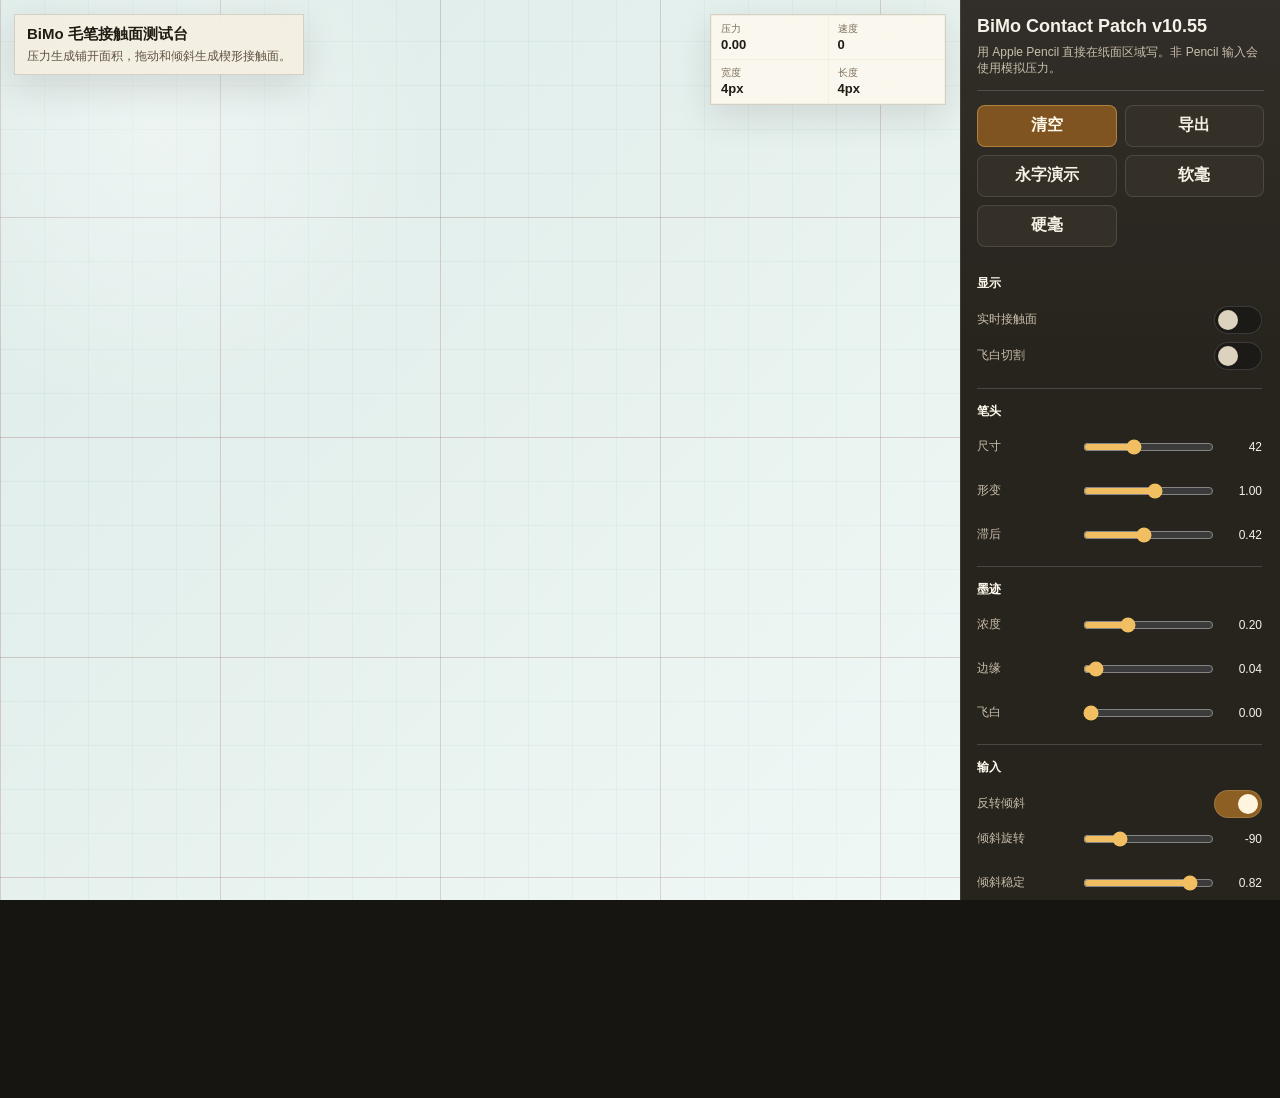
==== index.html @ 1f40b0a3 "Tune swept right nai writer" ====
<!doctype html>
<html lang="zh-CN">
  <head>
    <meta charset="utf-8" />
    <meta
      name="viewport"
      content="width=device-width, initial-scale=1, maximum-scale=1, user-scalable=no, viewport-fit=cover"
    />
    <meta name="apple-mobile-web-app-capable" content="yes" />
    <meta name="mobile-web-app-capable" content="yes" />
    <meta name="apple-mobile-web-app-title" content="BiMo" />
    <title>BiMo - 毛笔接触面测试台</title>
    <style>
      :root {
        color-scheme: light;
        --ink: #151715;
        --paper: #edf7f4;
        --paper-deep: #d8e7e0;
        --panel: #27231d;
        --panel-2: #343027;
        --line: rgba(255, 255, 255, 0.16);
        --text: #f7f2e8;
        --muted: #c9bfab;
        --accent: #d7963c;
        --accent-2: #f1bf62;
      }

      * {
        box-sizing: border-box;
      }

      html,
      body {
        width: 100%;
        height: 100%;
        margin: 0;
        overflow: hidden;
        overscroll-behavior: none;
        -webkit-user-select: none;
        user-select: none;
        touch-action: none;
        background: #171511;
        font-family:
          ui-sans-serif,
          -apple-system,
          BlinkMacSystemFont,
          "Segoe UI",
          sans-serif;
      }

      button,
      input {
        font: inherit;
      }

      .app {
        display: grid;
        grid-template-columns: minmax(0, 1fr) 320px;
        height: 100dvh;
        min-height: 100vh;
        background: #171511;
      }

      .stage {
        position: relative;
        min-width: 0;
        overflow: hidden;
        background:
          radial-gradient(circle at 16% 12%, rgba(255, 255, 255, 0.42), transparent 23%),
          linear-gradient(135deg, rgba(40, 98, 92, 0.08), rgba(255, 255, 255, 0.24)),
          repeating-linear-gradient(0deg, rgba(160, 56, 58, 0.22) 0 1.4px, transparent 1.4px 220px),
          repeating-linear-gradient(90deg, rgba(160, 56, 58, 0.2) 0 1.4px, transparent 1.4px 220px),
          repeating-linear-gradient(0deg, rgba(55, 112, 105, 0.06) 0 1px, transparent 1px 44px),
          repeating-linear-gradient(90deg, rgba(55, 112, 105, 0.05) 0 1px, transparent 1px 44px),
          var(--paper);
      }

      canvas {
        position: absolute;
        inset: 0;
        display: block;
        width: 100%;
        height: 100%;
        touch-action: none;
      }

      #overlay {
        cursor: crosshair;
      }

      .topbar {
        position: absolute;
        top: max(14px, env(safe-area-inset-top));
        left: max(14px, env(safe-area-inset-left));
        right: 14px;
        z-index: 4;
        display: flex;
        align-items: flex-start;
        justify-content: space-between;
        gap: 12px;
        pointer-events: none;
      }

      .brand,
      .readout {
        border: 1px solid rgba(60, 47, 28, 0.16);
        background: rgba(246, 239, 223, 0.78);
        box-shadow: 0 12px 36px rgba(37, 28, 15, 0.12);
        -webkit-backdrop-filter: blur(18px);
        backdrop-filter: blur(18px);
        color: #211b14;
      }

      .brand {
        padding: 10px 12px;
        max-width: 380px;
      }

      .brand h1 {
        margin: 0;
        font-size: 15px;
        line-height: 1.25;
        font-weight: 720;
        letter-spacing: 0;
      }

      .brand p {
        margin: 4px 0 0;
        color: #5f5140;
        font-size: 12px;
        line-height: 1.35;
      }

      .readout {
        display: grid;
        grid-template-columns: repeat(2, minmax(78px, 1fr));
        gap: 1px;
        overflow: hidden;
        min-width: 236px;
        padding: 1px;
      }

      .metric {
        padding: 8px 9px;
        background: rgba(255, 252, 244, 0.58);
      }

      .metric span {
        display: block;
        color: #7c6d59;
        font-size: 10px;
        line-height: 1;
      }

      .metric strong {
        display: block;
        margin-top: 4px;
        font-variant-numeric: tabular-nums;
        font-size: 13px;
        line-height: 1;
      }

      .panel {
        position: relative;
        z-index: 5;
        display: flex;
        flex-direction: column;
        min-width: 0;
        height: 100%;
        padding: max(16px, env(safe-area-inset-top)) 16px max(16px, env(safe-area-inset-bottom));
        border-left: 1px solid rgba(255, 255, 255, 0.1);
        background:
          linear-gradient(180deg, rgba(255, 255, 255, 0.05), transparent 32%),
          var(--panel);
        color: var(--text);
      }

      .panel header {
        padding-bottom: 14px;
        border-bottom: 1px solid var(--line);
      }

      .panel h2 {
        margin: 0;
        font-size: 18px;
        line-height: 1.2;
        font-weight: 740;
        letter-spacing: 0;
      }

      .panel .sub {
        margin: 6px 0 0;
        color: var(--muted);
        font-size: 12px;
        line-height: 1.35;
      }

      .actions {
        display: grid;
        grid-template-columns: repeat(2, minmax(0, 1fr));
        gap: 8px;
        padding: 14px 0;
      }

      .button {
        min-height: 42px;
        border: 1px solid rgba(255, 255, 255, 0.12);
        border-radius: 8px;
        background: var(--panel-2);
        color: var(--text);
        font-weight: 680;
        letter-spacing: 0;
      }

      .button.primary {
        border-color: rgba(241, 191, 98, 0.42);
        background: #7f5420;
        color: #fff8eb;
      }

      .button:active {
        transform: translateY(1px);
        filter: brightness(1.08);
      }

      .sections {
        overflow: auto;
        min-height: 0;
        padding-right: 2px;
        -webkit-overflow-scrolling: touch;
      }

      .section {
        padding: 14px 0;
        border-top: 1px solid var(--line);
      }

      .section:first-child {
        border-top: 0;
      }

      .section-title {
        display: flex;
        align-items: center;
        justify-content: space-between;
        gap: 8px;
        margin-bottom: 10px;
        color: #fff9ed;
        font-size: 12px;
        font-weight: 760;
        text-transform: uppercase;
        letter-spacing: 0.04em;
      }

      .control {
        display: grid;
        grid-template-columns: 94px minmax(0, 1fr) 40px;
        align-items: center;
        gap: 10px;
        min-height: 34px;
        color: var(--muted);
        font-size: 12px;
      }

      .control + .control {
        margin-top: 10px;
      }

      .control output {
        color: var(--text);
        font-variant-numeric: tabular-nums;
        text-align: right;
      }

      input[type="range"] {
        width: 100%;
        accent-color: var(--accent-2);
      }

      .toggle-row {
        display: flex;
        align-items: center;
        justify-content: space-between;
        gap: 10px;
        min-height: 36px;
        color: var(--muted);
        font-size: 12px;
      }

      .switch {
        position: relative;
        display: inline-block;
        width: 48px;
        height: 28px;
      }

      .switch input {
        position: absolute;
        opacity: 0;
        inset: 0;
      }

      .slider {
        position: absolute;
        inset: 0;
        border: 1px solid rgba(255, 255, 255, 0.14);
        border-radius: 999px;
        background: #1c1a16;
      }

      .slider::after {
        content: "";
        position: absolute;
        top: 3px;
        left: 3px;
        width: 20px;
        height: 20px;
        border-radius: 50%;
        background: #ddd2be;
        transition: transform 140ms ease;
      }

      .switch input:checked + .slider {
        background: #8e5f22;
      }

      .switch input:checked + .slider::after {
        transform: translateX(20px);
        background: #fff5df;
      }

      .mini-log {
        display: grid;
        gap: 8px;
        color: var(--muted);
        font-size: 12px;
      }

      .log-row {
        display: flex;
        justify-content: space-between;
        gap: 12px;
        min-width: 0;
      }

      .log-row strong {
        color: var(--text);
        font-variant-numeric: tabular-nums;
        font-weight: 650;
      }

      @media (max-width: 980px) {
        .app {
          grid-template-columns: 1fr;
          grid-template-rows: minmax(0, 1fr) 248px;
        }

        .panel {
          border-left: 0;
          border-top: 1px solid rgba(255, 255, 255, 0.12);
          padding: 12px max(14px, env(safe-area-inset-right)) max(12px, env(safe-area-inset-bottom))
            max(14px, env(safe-area-inset-left));
        }

        .panel header,
        .panel .sub,
        .readout {
          display: none;
        }

        .actions {
          grid-template-columns: repeat(4, minmax(0, 1fr));
          padding: 0 0 10px;
        }

        .sections {
          display: grid;
          grid-template-columns: repeat(2, minmax(0, 1fr));
          gap: 0 16px;
        }

        .section {
          padding: 8px 0;
        }

        .brand {
          max-width: 320px;
        }
      }

      @media (max-width: 560px) {
        .app {
          grid-template-rows: minmax(0, 1fr) 310px;
        }

        .sections {
          grid-template-columns: 1fr;
        }

        .actions {
          grid-template-columns: repeat(2, minmax(0, 1fr));
        }

        .brand p {
          display: none;
        }
      }
    </style>
  </head>
  <body>
    <div class="app">
      <main class="stage" id="stage">
        <canvas id="inkCanvas" aria-label="ink canvas"></canvas>
        <canvas id="overlayCanvas" aria-label="brush contact overlay"></canvas>
        <div class="topbar">
          <section class="brand">
            <h1>BiMo 毛笔接触面测试台</h1>
            <p>压力生成铺开面积，拖动和倾斜生成楔形接触面。</p>
          </section>
          <section class="readout" aria-live="polite">
            <div class="metric"><span>压力</span><strong id="hudPressure">0.00</strong></div>
            <div class="metric"><span>速度</span><strong id="hudSpeed">0</strong></div>
            <div class="metric"><span>宽度</span><strong id="hudWidth">0</strong></div>
            <div class="metric"><span>长度</span><strong id="hudLength">0</strong></div>
          </section>
        </div>
      </main>

      <aside class="panel">
        <header>
          <h2>BiMo Contact Patch v10.55</h2>
          <p class="sub">用 Apple Pencil 直接在纸面区域写。非 Pencil 输入会使用模拟压力。</p>
        </header>

        <div class="actions">
          <button class="button primary" id="clearButton" type="button">清空</button>
          <button class="button" id="saveButton" type="button">导出</button>
          <button class="button" id="demoButton" type="button">永字演示</button>
          <button class="button" id="softPreset" type="button">软毫</button>
          <button class="button" id="firmPreset" type="button">硬毫</button>
        </div>

        <div class="sections">
          <section class="section">
            <div class="section-title">显示</div>
            <label class="toggle-row">
              <span>实时接触面</span>
              <span class="switch">
                <input id="showPatch" type="checkbox" />
                <span class="slider"></span>
              </span>
            </label>
            <label class="toggle-row">
              <span>飞白切割</span>
              <span class="switch">
                <input id="dryCut" type="checkbox" />
                <span class="slider"></span>
              </span>
            </label>
          </section>

          <section class="section">
            <div class="section-title">笔头</div>
            <label class="control">
              <span>尺寸</span>
              <input id="size" type="range" min="18" max="82" step="1" value="42" />
              <output id="sizeOut">42</output>
            </label>
            <label class="control">
              <span>形变</span>
              <input id="deform" type="range" min="0" max="1.8" step="0.01" value="1.00" />
              <output id="deformOut">1.00</output>
            </label>
            <label class="control">
              <span>滞后</span>
              <input id="lag" type="range" min="0" max="0.92" step="0.01" value="0.42" />
              <output id="lagOut">0.42</output>
            </label>
          </section>

          <section class="section">
            <div class="section-title">墨迹</div>
            <label class="control">
              <span>浓度</span>
              <input id="density" type="range" min="0.06" max="0.5" step="0.01" value="0.20" />
              <output id="densityOut">0.20</output>
            </label>
            <label class="control">
              <span>边缘</span>
              <input id="roughness" type="range" min="0" max="0.9" step="0.01" value="0.04" />
              <output id="roughnessOut">0.04</output>
            </label>
            <label class="control">
              <span>飞白</span>
              <input id="dryness" type="range" min="0" max="0.85" step="0.01" value="0" />
              <output id="drynessOut">0</output>
            </label>
          </section>

          <section class="section">
            <div class="section-title">输入</div>
            <label class="toggle-row">
              <span>反转倾斜</span>
              <span class="switch">
                <input id="invertTilt" type="checkbox" checked />
                <span class="slider"></span>
              </span>
            </label>
            <label class="control">
              <span>倾斜旋转</span>
              <input id="tiltRotation" type="range" min="-180" max="180" step="90" value="-90" />
              <output id="tiltRotationOut">-90</output>
            </label>
            <label class="control">
              <span>倾斜稳定</span>
              <input id="tiltStability" type="range" min="0" max="0.95" step="0.01" value="0.82" />
              <output id="tiltStabilityOut">0.82</output>
            </label>
            <label class="control">
              <span>倾斜影响</span>
              <input id="tiltInfluence" type="range" min="0" max="1" step="0.01" value="0.42" />
              <output id="tiltInfluenceOut">0.42</output>
            </label>
            <label class="control">
              <span>鼠标压力</span>
              <input id="mousePressure" type="range" min="0.04" max="1" step="0.01" value="0.48" />
              <output id="mousePressureOut">0.48</output>
            </label>
            <div class="mini-log">
              <div class="log-row"><span>Pointer</span><strong id="logPointer">-</strong></div>
              <div class="log-row"><span>Tilt</span><strong id="logTilt">0 / 0</strong></div>
              <div class="log-row"><span>Twist</span><strong id="logTwist">0</strong></div>
              <div class="log-row"><span>Samples</span><strong id="logSamples">0</strong></div>
            </div>
          </section>
        </div>
      </aside>
    </div>

    <script>
      const stage = document.getElementById("stage");
      const inkCanvas = document.getElementById("inkCanvas");
      const overlayCanvas = document.getElementById("overlayCanvas");
      const ink = inkCanvas.getContext("2d", { alpha: true });
      const overlay = overlayCanvas.getContext("2d", { alpha: true });

      const controls = {
        showPatch: document.getElementById("showPatch"),
        dryCut: document.getElementById("dryCut"),
        invertTilt: document.getElementById("invertTilt"),
        tiltRotation: document.getElementById("tiltRotation"),
        tiltStability: document.getElementById("tiltStability"),
        tiltInfluence: document.getElementById("tiltInfluence"),
        size: document.getElementById("size"),
        deform: document.getElementById("deform"),
        lag: document.getElementById("lag"),
        density: document.getElementById("density"),
        roughness: document.getElementById("roughness"),
        dryness: document.getElementById("dryness"),
        mousePressure: document.getElementById("mousePressure"),
      };

      const outputs = {
        size: document.getElementById("sizeOut"),
        deform: document.getElementById("deformOut"),
        lag: document.getElementById("lagOut"),
        density: document.getElementById("densityOut"),
        roughness: document.getElementById("roughnessOut"),
        dryness: document.getElementById("drynessOut"),
        tiltRotation: document.getElementById("tiltRotationOut"),
        tiltStability: document.getElementById("tiltStabilityOut"),
        tiltInfluence: document.getElementById("tiltInfluenceOut"),
        mousePressure: document.getElementById("mousePressureOut"),
        hudPressure: document.getElementById("hudPressure"),
        hudSpeed: document.getElementById("hudSpeed"),
        hudWidth: document.getElementById("hudWidth"),
        hudLength: document.getElementById("hudLength"),
        logPointer: document.getElementById("logPointer"),
        logTilt: document.getElementById("logTilt"),
        logTwist: document.getElementById("logTwist"),
        logSamples: document.getElementById("logSamples"),
      };

      const settings = {
        showPatch: false,
        dryCut: false,
        invertTilt: true,
        tiltRotation: -90,
        tiltStability: 0.82,
        tiltInfluence: 0.42,
        size: 42,
        deform: 1,
        lag: 0.42,
        density: 0.2,
        roughness: 0.04,
        dryness: 0,
        mousePressure: 0.48,
      };

      const brush = {
        drawing: false,
        pointerId: null,
        last: null,
        filteredSample: null,
        inkPoint: null,
        sampleCount: 0,
        dirX: 0,
        dirY: -1,
        width: 4,
        length: 4,
        wedge: 0,
        pointed: 0,
        pressure: 0,
        speed: 0,
        tiltX: 0,
        tiltY: 0,
        stableTiltX: 0,
        stableTiltY: -1,
        stableTiltMag: 0,
        stableTiltReady: false,
        obliqueHold: 0,
        turnHold: 0,
        shapeIntent: 0,
        stampTravel: 0,
        stampBias: 0,
        inkScale: 1,
        belly: 0,
        fan: 0,
        heelOffset: 0,
        bendX: 0,
        bendY: 0,
        bendAmount: 0,
        rootLoad: 0,
        slip: 0,
        capBias: 0,
        cornerBias: 0,
        twist: 0,
        pointerType: "-",
      };

      let demoInkMode = false;
      let singleFaceInkMode = false;

      const finite = (value, fallback = 0) => (Number.isFinite(value) ? value : fallback);
      const clamp = (value, min, max) => Math.min(max, Math.max(min, finite(value, min)));
      const lerp = (a, b, t) => a + (b - a) * t;
      const hypot = Math.hypot;

      function normalize(x, y, fallbackX = 0, fallbackY = -1) {
        x = finite(x, fallbackX);
        y = finite(y, fallbackY);
        const length = hypot(x, y);
        if (!Number.isFinite(length) || length < 0.0001) return { x: fallbackX, y: fallbackY };
        return { x: x / length, y: y / length };
      }

      function smoothstep(edge0, edge1, value) {
        const t = clamp((value - edge0) / (edge1 - edge0), 0, 1);
        return t * t * (3 - 2 * t);
      }

      function liveCleanInkMode(modelOrSample = null) {
        const isPen = modelOrSample?.pointerType === "pen" || brush.pointerType === "pen";
        return !demoInkMode && !singleFaceInkMode && !settings.dryCut && (isPen || settings.roughness < 0.2);
      }

      function livePenInkMode(modelOrSample = null) {
        return liveCleanInkMode(modelOrSample) && (modelOrSample?.pointerType === "pen" || brush.pointerType === "pen");
      }

      function syncSettings() {
        settings.showPatch = controls.showPatch.checked;
        settings.dryCut = controls.dryCut.checked;
        settings.invertTilt = controls.invertTilt.checked;
        for (const key of [
          "size",
          "deform",
          "lag",
          "density",
          "roughness",
          "dryness",
          "tiltRotation",
          "tiltStability",
          "tiltInfluence",
          "mousePressure",
        ]) {
          const parsed = Number(controls[key].value);
          settings[key] = Number.isFinite(parsed) ? parsed : settings[key];
          if (!Number.isFinite(parsed)) controls[key].value = String(settings[key]);
          const decimals = key === "size" || key === "tiltRotation" ? 0 : 2;
          outputs[key].textContent = settings[key].toFixed(decimals);
        }
      }

      function applyPreset(kind) {
        const preset =
          kind === "soft"
            ? { size: 52, deform: 1.42, lag: 0.56, density: 0.17, roughness: 0.3, dryness: 0.36 }
            : { size: 34, deform: 0.58, lag: 0.24, density: 0.23, roughness: 0.16, dryness: 0.16 };
        for (const [key, value] of Object.entries(preset)) controls[key].value = String(value);
        syncSettings();
      }

      function resizeCanvases() {
        const rect = stage.getBoundingClientRect();
        const dpr = Math.max(1, Math.min(3, window.devicePixelRatio || 1));
        for (const canvas of [inkCanvas, overlayCanvas]) {
          const oldWidth = canvas.width;
          const oldHeight = canvas.height;
          const old = oldWidth && oldHeight ? document.createElement("canvas") : null;
          if (old) {
            old.width = oldWidth;
            old.height = oldHeight;
            old.getContext("2d").drawImage(canvas, 0, 0);
          }
          canvas.width = Math.max(1, Math.round(rect.width * dpr));
          canvas.height = Math.max(1, Math.round(rect.height * dpr));
          const ctx = canvas.getContext("2d");
          ctx.setTransform(dpr, 0, 0, dpr, 0, 0);
          if (old && canvas === inkCanvas) {
            ctx.drawImage(old, 0, 0, oldWidth / dpr, oldHeight / dpr, 0, 0, rect.width, rect.height);
          }
        }
        drawOverlay();
      }

      function clearInk() {
        const rect = stage.getBoundingClientRect();
        ink.clearRect(0, 0, rect.width, rect.height);
        overlay.clearRect(0, 0, rect.width, rect.height);
      }

      function cubicPoint(a, b, c, d, t) {
        const mt = 1 - t;
        return mt * mt * mt * a + 3 * mt * mt * t * b + 3 * mt * t * t * c + t * t * t * d;
      }

      function pressureCurve(t, start, middle, end) {
        return t < 0.5 ? lerp(start, middle, smoothstep(0, 0.5, t)) : lerp(middle, end, smoothstep(0.5, 1, t));
      }

      function valueFromStops(t, stops) {
        if (!stops || !stops.length) return null;
        if (t <= stops[0][0]) return stops[0][1];
        for (let i = 1; i < stops.length; i += 1) {
          const [at, value] = stops[i];
          if (t <= at) {
            const [prevAt, prevValue] = stops[i - 1];
            return lerp(prevValue, value, smoothstep(prevAt, at, t));
          }
        }
        return stops[stops.length - 1][1];
      }

      function makeDemoStroke(points, options = {}) {
        const samples = [];
        const steps = options.steps || Math.max(18, Math.ceil(hypot(points[3].x - points[0].x, points[3].y - points[0].y) / 3.4));
        for (let i = 0; i <= steps; i += 1) {
          const t = i / steps;
          const stoppedPressure = valueFromStops(t, options.pressureStops);
          const pressure =
            stoppedPressure ??
            (options.pressure
              ? options.pressure(t)
              : pressureCurve(t, options.startPressure ?? 0.18, options.midPressure ?? 0.68, options.endPressure ?? 0.18));
          const stoppedPointed = valueFromStops(t, options.pointedStops);
          const stoppedInk = valueFromStops(t, options.inkStops);
          const stoppedCap = valueFromStops(t, options.capStops);
          const stoppedCorner = valueFromStops(t, options.cornerStops);
          const stoppedBelly = valueFromStops(t, options.bellyStops);
          const stoppedFan = valueFromStops(t, options.fanStops);
          const stoppedShape = valueFromStops(t, options.shapeStops);
          const stoppedStamp = valueFromStops(t, options.stampStops);
          const stoppedRoot = valueFromStops(t, options.rootStops);
          const stoppedSlip = valueFromStops(t, options.slipStops);
          samples.push({
            x: cubicPoint(points[0].x, points[1].x, points[2].x, points[3].x, t),
            y: cubicPoint(points[0].y, points[1].y, points[2].y, points[3].y, t),
            t: i * 15,
            pressure: clamp(pressure, 0.02, 1),
            pointedBias: clamp(stoppedPointed ?? (options.pointedBias || 0), 0, 1),
            inkScale: clamp(stoppedInk ?? options.inkScale ?? 1, 0, 1),
            bellyBias: clamp(stoppedBelly ?? options.bellyBias ?? 0, 0, 1),
            fanBias: clamp(stoppedFan ?? options.fanBias ?? 0, 0, 1),
            shapeBias: clamp(stoppedShape ?? options.shapeBias ?? 0, 0, 1),
            stampBias: clamp(stoppedStamp ?? options.stampBias ?? 0, 0, 1),
            rootBias: clamp(stoppedRoot ?? options.rootBias ?? 0, 0, 1),
            slipBias: clamp(stoppedSlip ?? options.slipBias ?? 0, 0, 1),
            capBias: clamp(stoppedCap ?? options.capBias ?? 0, 0, 1),
            cornerBias: clamp(stoppedCorner ?? options.cornerBias ?? 0, 0, 1),
            tiltX: options.tiltX ?? 0,
            tiltY: options.tiltY ?? 0,
            axisX: options.axisX ?? null,
            axisY: options.axisY ?? null,
            axisBias: clamp(options.axisBias ?? 0, 0, 1),
            continuousEnvelope: Boolean(options.continuousEnvelope),
            twist: 0,
            pointerType: "demo",
          });
        }
        return samples;
      }

      function makeDemoHold(point, options = {}) {
        const samples = [];
        const steps = options.steps || 8;
        for (let i = 0; i <= steps; i += 1) {
          const t = i / steps;
          const pressure = valueFromStops(t, options.pressureStops) ?? lerp(options.startPressure ?? 0.04, options.endPressure ?? 0.64, t);
          const pointed = valueFromStops(t, options.pointedStops) ?? options.pointedBias ?? 0;
          const inkScale = valueFromStops(t, options.inkStops) ?? options.inkScale ?? 1;
          const belly = valueFromStops(t, options.bellyStops) ?? options.bellyBias ?? 0;
          const fan = valueFromStops(t, options.fanStops) ?? options.fanBias ?? 0;
          const shapeBias = valueFromStops(t, options.shapeStops) ?? options.shapeBias ?? 0;
          const stampBias = valueFromStops(t, options.stampStops) ?? options.stampBias ?? 0;
          const rootBias = valueFromStops(t, options.rootStops) ?? options.rootBias ?? 0;
          const slipBias = valueFromStops(t, options.slipStops) ?? options.slipBias ?? 0;
          const capBias = valueFromStops(t, options.capStops) ?? options.capBias ?? 0;
          const cornerBias = valueFromStops(t, options.cornerStops) ?? options.cornerBias ?? 0;
          samples.push({
            x: point.x,
            y: point.y,
            t: i * 18,
            pressure: clamp(pressure, 0.02, 1),
            pointedBias: clamp(pointed, 0, 1),
            inkScale: clamp(inkScale, 0, 1),
            bellyBias: clamp(belly, 0, 1),
            fanBias: clamp(fan, 0, 1),
            shapeBias: clamp(shapeBias, 0, 1),
            stampBias: clamp(stampBias, 0, 1),
            rootBias: clamp(rootBias, 0, 1),
            slipBias: clamp(slipBias, 0, 1),
            capBias: clamp(capBias, 0, 1),
            cornerBias: clamp(cornerBias, 0, 1),
            tiltX: options.tiltX ?? 0,
            tiltY: options.tiltY ?? 0,
            axisX: options.axisX ?? null,
            axisY: options.axisY ?? null,
            axisBias: clamp(options.axisBias ?? 0, 0, 1),
            continuousEnvelope: Boolean(options.continuousEnvelope),
            twist: 0,
            pointerType: "demo",
          });
        }
        return samples;
      }

      function makeDemoSideDot(points, options = {}) {
        const [start, pressA, pressB, finish] = points;
        const samples = combineDemoSegments(
          makeDemoStroke(
            [start, pressA, pressB, pressB],
            phaseOptions(
              options.hookActionPhases ?? [
                [0, { pressure: options.startPressure ?? 0.1, pointed: 0.34, belly: 0.03, fan: 0.04, shape: 0.16, corner: 0.22 }],
                [0.46, { pressure: options.pressPressure ?? 0.48, pointed: 0.04, belly: 0.36, fan: 0.34, root: 0.2, stamp: 0.08, corner: 0.52 }],
                [1, { pressure: options.holdPressure ?? 0.42, pointed: 0.06, belly: 0.3, fan: 0.28, root: 0.16, corner: 0.36 }],
              ],
              {
                steps: options.pressSteps ?? 9,
                tiltX: options.tiltX ?? 6,
                axisX: options.axisX ?? 0.78,
                axisY: options.axisY ?? 0.18,
                axisBias: options.axisBias ?? 0.58,
                continuousEnvelope: true,
              },
            ),
          ),
          makeDemoStroke(
            [pressB, options.controlA ?? pressB, options.controlB ?? finish, finish],
            phaseOptions(
              [
                [0, { pressure: options.holdPressure ?? 0.42, pointed: 0.08, belly: 0.26, fan: 0.22, root: 0.12, corner: 0.28 }],
                [0.62, { pressure: options.exitPressure ?? 0.22, pointed: 0.28, belly: 0.08, fan: 0.08, slip: 0.26, cap: 0.22 }],
                [1, { pressure: options.endPressure ?? 0.08, pointed: 0.74, belly: 0.01, fan: 0.01, slip: 0.52, cap: 0.54 }],
              ],
              {
                steps: options.exitSteps ?? 7,
                tiltX: options.tiltX ?? 6,
                axisX: options.axisX ?? 0.78,
                axisY: options.axisY ?? 0.18,
                axisBias: options.axisBias ?? 0.58,
                continuousEnvelope: true,
              },
            ),
          ),
        );
        samples.sideDot = {
          start,
          pressA,
          pressB,
          finish,
          width: options.width ?? 25,
          alpha: options.alpha ?? 0.88,
          shoulder: options.shoulder ?? 0.62,
          lower: options.lower ?? 0.74,
          upper: options.upper ?? 0.56,
          core: options.core ?? 0.64,
          tipReach: options.tipReach ?? 0.22,
          leafAlpha: options.leafAlpha ?? 0.8,
          pressPadAlpha: options.pressPadAlpha ?? 0.075,
          coreAlpha: options.coreAlpha ?? 0.18,
        };
        return samples;
      }

      function makeDemoTopDot(points, options = {}) {
        const [start, pressA, pressB, finish] = points;
        const samples = makeDemoSideDot(points, {
          ...options,
          pressPressure: options.pressPressure ?? 0.44,
          holdPressure: options.holdPressure ?? 0.36,
          exitPressure: options.exitPressure ?? 0.16,
          endPressure: options.endPressure ?? 0.06,
        });
        samples.sideDot = null;
        samples.topDot = {
          start,
          pressA,
          pressB,
          finish,
          width: options.width ?? 20,
          alpha: options.alpha ?? 0.9,
          crown: options.crown ?? 0.86,
          belly: options.belly ?? 0.78,
          hook: options.hook ?? 0.56,
          core: options.core ?? 0.58,
          bodyAlpha: options.bodyAlpha,
          bodyBellySide: options.bodyBellySide,
          bodyLowerSide: options.bodyLowerSide,
          bodyLowerBelly: options.bodyLowerBelly,
          heelAlong: options.heelAlong,
          heelSide: options.heelSide,
          padFaceAlong: options.padFaceAlong,
          padFaceSide: options.padFaceSide,
          padBellyAlong: options.padBellyAlong,
          padBellySide: options.padBellySide,
          padLowerBelly: options.padLowerBelly,
          padHeelAlong: options.padHeelAlong,
          padHeelSide: options.padHeelSide,
          axisX: options.axisX,
          axisY: options.axisY,
          pressPadAlpha: options.pressPadAlpha ?? 0.16,
          coreAlpha: options.coreAlpha ?? 0.18,
        };
        return samples;
      }

      function makeDemoHeng(points, options = {}) {
        const [start, pressA, pressB, finish] = points;
        const samples = makeDemoStroke(
          [start, pressA, pressB, finish],
          phaseOptions(
            [
              [0, { pressure: options.startPressure ?? 0.18, pointed: 0.26, belly: 0.06, fan: 0.08, shape: 0.14, corner: 0.3 }],
              [0.28, { pressure: options.pressPressure ?? 0.42, pointed: 0.04, belly: 0.28, fan: 0.28, root: 0.16, corner: 0.42 }],
              [0.78, { pressure: options.holdPressure ?? 0.38, pointed: 0.05, belly: 0.22, fan: 0.22, root: 0.12, slip: 0.12, corner: 0.18 }],
              [1, { pressure: options.endPressure ?? 0.24, pointed: 0.18, belly: 0.08, fan: 0.08, root: 0.06, slip: 0.24, cap: 0.18 }],
            ],
            {
              steps: options.steps ?? 18,
              tiltY: options.tiltY ?? 8,
              axisX: options.axisX ?? 0.96,
              axisY: options.axisY ?? 0.12,
              axisBias: options.axisBias ?? 0.5,
            },
          ),
        );
        samples.heng = {
          start,
          pressA,
          pressB,
          finish,
          width: options.width ?? 22,
          alpha: options.alpha ?? 0.88,
          upper: options.upper ?? 0.48,
          lower: options.lower ?? 0.7,
          leftTuck: options.leftTuck ?? 0.34,
          rightLift: options.rightLift ?? 0.22,
          core: options.core ?? 0.62,
          startTuckAlpha: options.startTuckAlpha ?? 0,
          startTuckReach: options.startTuckReach ?? 0.42,
          startTuckUpper: options.startTuckUpper ?? 0.52,
          startTuckLower: options.startTuckLower ?? 0.76,
          startTuckSide: options.startTuckSide ?? 0.08,
          startFaceAlpha: options.startFaceAlpha ?? 0,
          startFaceReach: options.startFaceReach ?? 0.34,
          startFaceUpper: options.startFaceUpper ?? 0.56,
          startFaceLower: options.startFaceLower ?? 0.84,
        };
        return samples;
      }

      function makeDemoTiao(points, options = {}) {
        const [start, pressA, pressB, finish] = points;
        const samples = makeDemoStroke(
          [start, pressA, pressB, finish],
          phaseOptions(
            [
              [0, { pressure: options.startPressure ?? 0.18, pointed: 0.3, belly: 0.04, fan: 0.06, shape: 0.18, corner: 0.34 }],
              [0.28, { pressure: options.pressPressure ?? 0.44, pointed: 0.06, belly: 0.22, fan: 0.24, root: 0.14, corner: 0.3 }],
              [0.68, { pressure: options.holdPressure ?? 0.34, pointed: 0.18, belly: 0.1, fan: 0.12, root: 0.06, slip: 0.28 }],
              [1, { pressure: options.endPressure ?? 0.06, pointed: 0.86, belly: 0, fan: 0, slip: 0.68, cap: 0.6 }],
            ],
            {
              steps: options.steps ?? 18,
              tiltX: options.tiltX ?? -8,
              axisX: options.axisX ?? -0.82,
              axisY: options.axisY ?? 0.48,
              axisBias: options.axisBias ?? 0.66,
            },
          ),
        );
        samples.tiao = {
          start,
          pressA,
          pressB,
          finish,
          width: options.width ?? 20,
          alpha: options.alpha ?? 0.86,
          upper: options.upper ?? 0.28,
          lower: options.lower ?? 0.5,
          belly: options.belly ?? 0.56,
          tail: options.tail ?? 0.14,
          core: options.core ?? 0.5,
        };
        return samples;
      }

      function makeDemoShuGou(points, options = {}) {
        const [top, midA, midB, bottom, hookEnd] = points;
        const samples = combineDemoSegments(
	            makeDemoStroke(
	              [top, midA, midB, bottom],
	              phaseOptions(
	              options.actionPhases ?? [
	                [0, { pressure: options.startPressure ?? 0.32, pointed: 0.04, belly: 0.22, fan: 0.14, root: 0.12, corner: 0.24 }],
	                [0.22, { pressure: options.pressPressure ?? 0.46, pointed: 0.02, belly: 0.34, fan: 0.2, root: 0.18, slip: 0.08 }],
	                [0.76, { pressure: options.holdPressure ?? 0.4, pointed: 0.04, belly: 0.26, fan: 0.14, root: 0.12, slip: 0.18 }],
	                [1, { pressure: options.bottomPressure ?? 0.34, pointed: 0.08, belly: 0.2, fan: 0.12, root: 0.1, corner: 0.48 }],
	              ],
              {
                steps: options.downSteps ?? 44,
                tiltX: options.tiltX ?? -2,
                axisX: options.axisX ?? -0.08,
                axisY: options.axisY ?? 1,
                axisBias: options.axisBias ?? 0.46,
              },
            ),
          ),
          makeDemoStroke(
            [bottom, options.hookA ?? bottom, options.hookB ?? hookEnd, hookEnd],
            phaseOptions(
              options.hookActionPhases ?? [
                [0, { pressure: options.bottomPressure ?? 0.34, pointed: 0.06, belly: 0.22, fan: 0.18, root: 0.14, corner: 0.72 }],
                [0.3, { pressure: options.hookPressure ?? 0.28, pointed: 0.22, belly: 0.12, fan: 0.1, root: 0.06, corner: 0.7 }],
                [0.58, { pressure: 0.1, pointed: 0.72, belly: 0.02, fan: 0.01, slip: 0.58, corner: 0.18 }],
                [1, { pressure: 0.024, pointed: 1, belly: 0, fan: 0, cap: 0.96, slip: 0.82 }],
              ],
              {
                steps: options.hookSteps ?? 16,
                axisX: options.hookAxisX ?? -0.84,
                axisY: options.hookAxisY ?? 0.54,
                axisBias: options.hookAxisBias ?? 0.72,
              },
            ),
          ),
        );
        samples.shuGou = {
          top,
          midA,
          midB,
          bottom,
          hookEnd,
          width: options.width ?? 25,
          alpha: options.alpha ?? 0.9,
          right: options.right ?? 0.5,
          left: options.left ?? 0.62,
          upper: options.upper ?? 0.42,
          topScale: options.topScale ?? 1,
          belly: options.belly ?? 0.74,
          hookWidth: options.hookWidth ?? 0.64,
          kneelAlpha: options.kneelAlpha ?? 0.12,
          kneelScale: options.kneelScale ?? 1,
          kneelDrag: options.kneelDrag ?? 0.26,
          kneelHookSpread: options.kneelHookSpread ?? 0.38,
          stageKneelBelly: options.stageKneelBelly ?? 0.66,
          bottomBellyScale: options.bottomBellyScale ?? 0.16,
          bottomBackScale: options.bottomBackScale ?? 0.28,
          upHookAlpha: options.upHookAlpha ?? 0,
          upHookRoot: options.upHookRoot ?? 0.62,
          upHookTip: options.upHookTip ?? 0.28,
          hookSparkAlpha: options.hookSparkAlpha ?? 0.18,
          hookBridgeAlpha: options.hookBridgeAlpha ?? 0,
          stageHookTipReach: options.stageHookTipReach ?? 0.24,
          stageHookLowerSpread: options.stageHookLowerSpread ?? 1.08,
          stageHookRootPerp: options.stageHookRootPerp ?? 0.34,
          stageHookRootDown: options.stageHookRootDown ?? 0.12,
          core: options.core ?? 0.64,
        };
        return samples;
      }

      function makeDemoHengShuGou(hengPoints, shuGouPoints, options = {}) {
        const heng = makeDemoHeng(hengPoints, options.heng ?? {});
        const shuGou = makeDemoShuGou(shuGouPoints, options.shuGou ?? {});
        const samples = combineDemoSegments([heng, shuGou], { gap: options.segmentGap ?? 0 });
        samples.hengShuGou = {
          heng: heng.heng,
          shuGou: shuGou.shuGou,
          turn: options.turn ?? hengPoints[3],
          down: shuGouPoints[0],
          width: options.width ?? ((heng.heng.width + shuGou.shuGou.width) * 0.5),
          alpha: options.alpha ?? 0.84,
          turnScale: options.turnScale ?? 0.78,
          foldScale: options.foldScale ?? 0.62,
          continuousAlpha: options.continuousAlpha ?? 0.62,
          continuousLeft: options.continuousLeft ?? 0.72,
          continuousRight: options.continuousRight ?? 0.46,
          continuousFold: options.continuousFold ?? 0.82,
          continuousBottom: options.continuousBottom ?? 0.42,
          continuousHook: options.continuousHook ?? 0.28,
          continuousBlur: options.continuousBlur ?? 0.28,
          leftHazeTrimAlpha: options.leftHazeTrimAlpha ?? 0,
          leftHazeTrimInner: options.leftHazeTrimInner ?? 0.16,
          leftHazeTrimOuter: options.leftHazeTrimOuter ?? 0.58,
          bottomKneelAlpha: options.bottomKneelAlpha ?? 0.5,
          bottomRootAlpha: options.bottomRootAlpha ?? 0,
          bottomStampAlpha: options.bottomStampAlpha ?? 0,
          bottomHookAlpha: options.bottomHookAlpha ?? 0,
          bottomHookRootSpread: options.bottomHookRootSpread ?? 1,
          bottomHookTipReach: options.bottomHookTipReach ?? 0.18,
          squareFoldAlpha: options.squareFoldAlpha ?? 0.44,
          foldShoulderAlpha: options.foldShoulderAlpha ?? 0,
          foldShoulderScale: options.foldShoulderScale ?? 1,
          foldShoulderDrag: options.foldShoulderDrag ?? 0.1,
          hengLayerAlpha: options.hengLayerAlpha ?? 0.5,
          shuGouLayerAlpha: options.shuGouLayerAlpha ?? 0.28,
          turnPadAlpha: options.turnPadAlpha ?? 0.62,
          turnCoreAlpha: options.turnCoreAlpha ?? 0.12,
        };
        return samples;
      }

      function makeDemoPie(points, options = {}) {
        const [start, press, belly, tail] = points;
        const samples = makeDemoStroke(
          [start, press, belly, tail],
          phaseOptions(
            [
              [0, { pressure: options.startPressure ?? 0.2, pointed: 0.18, belly: 0.1, fan: 0.1, root: 0.06, corner: 0.18 }],
              [0.22, { pressure: options.pressPressure ?? 0.44, pointed: 0.05, belly: 0.3, fan: 0.26, root: 0.16, slip: 0.12, corner: 0.1 }],
              [0.56, { pressure: options.bellyPressure ?? 0.4, pointed: 0.14, belly: 0.2, fan: 0.16, root: 0.1, slip: 0.24 }],
              [0.84, { pressure: options.liftPressure ?? 0.16, pointed: 0.58, belly: 0.04, fan: 0.03, slip: 0.5, shape: 0.1 }],
              [1, { pressure: options.endPressure ?? 0.04, pointed: 0.95, belly: 0, fan: 0, slip: 0.7, cap: 0.58 }],
            ],
            {
              steps: options.steps ?? 32,
              tiltX: options.tiltX ?? -8,
              axisX: options.axisX ?? -0.56,
              axisY: options.axisY ?? 0.83,
              axisBias: options.axisBias ?? 0.72,
            },
          ),
        );
        samples.pie = {
          start,
          press,
          belly,
          tail,
          width: options.width ?? 27,
          alpha: options.alpha ?? 0.9,
          upper: options.upper ?? 0.42,
          lower: options.lower ?? 0.9,
          bellyScale: options.bellyScale ?? 1,
          tailScale: options.tailScale ?? 0.18,
          curve: options.curve ?? 0,
          core: options.core ?? 0.5,
        };
        return samples;
      }

      function makeDemoNai(points, options = {}) {
        const [start, press, belly, finish] = points;
        const samples = makeDemoStroke(
          [start, press, belly, finish],
          phaseOptions(
            [
              [0, { pressure: options.startPressure ?? 0.16, pointed: 0.16, belly: 0.08, fan: 0.08, root: 0.04, slip: 0.16 }],
              [0.2, { pressure: options.pressPressure ?? 0.4, pointed: 0.04, belly: 0.24, fan: 0.26, root: 0.12, corner: 0.32 }],
              [0.64, { pressure: options.bellyPressure ?? 0.46, pointed: 0.03, belly: 0.34, fan: 0.38, root: 0.18, slip: 0.12 }],
              [0.86, { pressure: options.liftPressure ?? 0.3, pointed: 0.16, belly: 0.12, fan: 0.14, root: 0.06, slip: 0.34, cap: 0.34 }],
              [1, { pressure: options.endPressure ?? 0.08, pointed: 0.68, belly: 0.01, fan: 0, slip: 0.58, cap: 0.78 }],
            ],
            {
              steps: options.steps ?? 42,
              tiltX: options.tiltX ?? 10,
              axisX: options.axisX ?? 0.76,
              axisY: options.axisY ?? 0.64,
              axisBias: options.axisBias ?? 0.58,
            },
          ),
        );
        samples.nai = {
          start,
          press,
          belly,
          finish,
          width: options.width ?? 28,
          alpha: options.alpha ?? 0.9,
          upper: options.upper ?? 0.44,
          lower: options.lower ?? 0.84,
          bellyScale: options.bellyScale ?? 1,
          tailScale: options.tailScale ?? 0.18,
          core: options.core ?? 0.52,
        };
        return samples;
      }

      function makeDemoSweepNai(segments, options = {}) {
        const samples = combineDemoSegments(segments, { gap: options.segmentGap ?? 0 });
        samples.sweepNai = {
          wetAlpha: options.wetAlpha ?? 0.72,
          coreAlpha: options.coreAlpha ?? 0.18,
          lowerScale: options.lowerScale ?? 1.24,
          upperScale: options.upperScale ?? 0.7,
          tailLift: options.tailLift ?? 0.3,
          bellyScale: options.bellyScale ?? 1,
          liftEnd: options.liftEnd ?? options.tailLift ?? 0.22,
          alphaScale: options.alphaScale ?? 0.62,
          ...options,
        };
        return samples;
      }

      function makeDemoSweepPie(segments, options = {}) {
        const samples = combineDemoSegments(segments, { gap: options.segmentGap ?? 0 });
        samples.sweepPie = {
          wetAlpha: options.wetAlpha ?? 0.82,
          coreAlpha: options.coreAlpha ?? 0.22,
          textureAlpha: options.textureAlpha ?? 0.12,
          widthScale: options.widthScale ?? 1.28,
          coreScale: options.coreScale ?? 0.7,
          start: options.start ?? 0.56,
          end: options.end ?? 0.16,
          sideBias: options.sideBias ?? -0.08,
          bellyPeak: options.bellyPeak ?? 0.42,
          bellyScale: options.bellyScale ?? 1,
          tailLift: options.tailLift ?? 0.18,
          surfaceAlpha: options.surfaceAlpha ?? 0.32,
          ...options,
        };
        return samples;
      }

      function combineDemoSegments(...args) {
        const maybeOptions = args[args.length - 1];
        const hasOptions = maybeOptions && !Array.isArray(maybeOptions) && typeof maybeOptions === "object" && maybeOptions.gap !== undefined;
        const segments = hasOptions && Array.isArray(args[0]) && Array.isArray(args[0][0]) ? args[0] : args.slice(0, hasOptions ? -1 : undefined);
        const gap = hasOptions ? maybeOptions.gap : 30;
        const combined = [];
        let time = 0;
        for (const segment of segments) {
          for (let i = 0; i < segment.length; i += 1) {
            if (combined.length && i === 0) continue;
            combined.push({ ...segment[i], t: time });
            time += 15;
          }
          time += gap;
        }
        return combined;
      }

      function brushPhaseStops(phases, key, fallback = 0) {
        let value = fallback;
        return phases.map(([at, phase]) => {
          if (Object.prototype.hasOwnProperty.call(phase, key)) value = phase[key];
          return [at, value];
        });
      }

      function calligraphyAction(kind, options = {}) {
        const templates = {
          hiddenEntry: [
            [0, { pressure: 0.08, pointed: 0.78, belly: 0.01, fan: 0.01, shape: 0.18, slip: 0.24, corner: 0.18, ink: 0.7 }],
            [0.62, { pressure: 0.3, pointed: 0.18, belly: 0.12, fan: 0.1, root: 0.06, stamp: 0.01, corner: 0.36, ink: 0.9 }],
            [1, { pressure: 0.28, pointed: 0.14, belly: 0.12, fan: 0.1, root: 0.06, corner: 0.32, ink: 0.9 }],
          ],
          pressRun: [
            [0, { pressure: 0.36, pointed: 0.08, belly: 0.18, fan: 0.2, root: 0.1, corner: 0.36, ink: 0.94 }],
            [0.58, { pressure: 0.4, pointed: 0.05, belly: 0.28, fan: 0.26, root: 0.14, corner: 0.34, ink: 0.96 }],
            [1, { pressure: 0.54, pointed: 0.04, belly: 0.38, fan: 0.38, root: 0.22, stamp: 0.02, corner: 0.44, ink: 1 }],
          ],
          foldPieLift: [
            [0, { pressure: 0.58, pointed: 0.04, belly: 0.4, fan: 0.38, root: 0.22, stamp: 0.018, corner: 0.42, ink: 1 }],
            [0.36, { pressure: 0.54, pointed: 0.06, belly: 0.36, fan: 0.3, root: 0.18, slip: 0.12, ink: 0.98 }],
            [0.66, { pressure: 0.42, pointed: 0.18, belly: 0.24, fan: 0.16, root: 0.08, slip: 0.28, shape: 0.08, ink: 0.9 }],
            [1, { pressure: 0.08, pointed: 0.82, belly: 0.012, fan: 0, slip: 0.68, cap: 0.58, ink: 0.64 }],
          ],
          firmCenter: [
            [0, { pressure: 0.42, pointed: 0.04, belly: 0.24, fan: 0.16, root: 0.14, corner: 0.26 }],
            [0.22, { pressure: 0.5, pointed: 0.02, belly: 0.36, fan: 0.22, root: 0.2, slip: 0.06 }],
            [0.76, { pressure: 0.44, pointed: 0.04, belly: 0.28, fan: 0.16, root: 0.14, slip: 0.16 }],
            [1, { pressure: 0.48, pointed: 0.08, belly: 0.22, fan: 0.12, root: 0.1, corner: 0.48 }],
          ],
        };
        const phases = templates[kind] || templates.pressRun;
        const pressureScale = options.pressureScale ?? 1;
        const widthBias = options.widthBias ?? 0;
        const inkScale = options.inkScale ?? 1;
        return phases.map(([at, phase]) => [
          at,
          {
            ...phase,
            pressure: clamp((phase.pressure ?? 0.1) * pressureScale, 0.02, 1),
            belly: clamp((phase.belly ?? 0) + widthBias, 0, 1),
            fan: clamp((phase.fan ?? 0) + widthBias * 0.82, 0, 1),
            ink: clamp((phase.ink ?? 1) * inkScale, 0, 1),
          },
        ]);
      }

      function envelopeTaper(t, options = {}) {
        const start = options.start ?? 0.42;
        const end = options.end ?? 0.54;
        return lerp(start, 1, smoothstep(0, 0.22, t)) * lerp(1, end, smoothstep(0.78, 1, t));
      }

      function drawEnvelopePath(ctx, marks, halfScale, alpha, options = {}) {
        if (marks.length < 2 || alpha <= 0) return;
        const left = [];
        const right = [];
        for (let i = 0; i < marks.length; i += 1) {
          const mark = marks[i];
          const t = marks.length === 1 ? 1 : i / (marks.length - 1);
          const prev = marks[Math.max(0, i - 1)];
          const next = marks[Math.min(marks.length - 1, i + 1)];
          const tangent = normalize(next.x - prev.x, next.y - prev.y, mark.dirX, mark.dirY);
          const perpX = -tangent.y;
          const perpY = tangent.x;
          const taper = options.taper ? envelopeTaper(t, options) : 1;
          const terminal = options.terminalPad ? smoothstep(0.78, 1, t) : 0;
          const half = mark.half * halfScale * taper * lerp(0.88, 1.12, mark.pressure) * lerp(1, 1.24, terminal);
          const sideBias = clamp(options.sideBias || 0, -0.42, 0.42);
          const leftHalf = half * (1 + sideBias);
          const rightHalf = half * (1 - sideBias * 0.72);
          left.push({ x: mark.x + perpX * leftHalf, y: mark.y + perpY * leftHalf });
          right.push({ x: mark.x - perpX * rightHalf, y: mark.y - perpY * rightHalf });
        }
        ctx.globalAlpha = alpha;
        ctx.beginPath();
        ctx.moveTo(left[0].x, left[0].y);
        for (let i = 1; i < left.length; i += 1) ctx.lineTo(left[i].x, left[i].y);
        for (let i = right.length - 1; i >= 0; i -= 1) ctx.lineTo(right[i].x, right[i].y);
        ctx.closePath();
        ctx.fill();
      }

      function drawSweepWetSurface(ctx, marks, alpha, options = {}) {
        if (marks.length < 4 || alpha <= 0) return;
        const lower = [];
        const upper = [];
        const lowerScale = options.lowerScale ?? 1;
        const upperScale = options.upperScale ?? 1;
        const bellyScale = options.bellyScale ?? 1;
        const liftEnd = options.liftEnd ?? 0.22;
        const bristleShape = options.bristleShape ?? 0;
        const bristleStart = options.bristleStart ?? 0.56;
        const bristleSpacing = options.bristleSpacing ?? 0.18;
        const pressStart = options.pressStart ?? 0.08;
        const pressPeak = options.pressPeak ?? 0.48;
        const bellyStart = options.bellyStart ?? 0.18;
        const bellyPeak = options.bellyPeak ?? 0.58;
        for (let i = 0; i < marks.length; i += 1) {
          const mark = marks[i];
          const t = marks.length === 1 ? 1 : i / (marks.length - 1);
          if (t < 0.08 || t > 0.98) continue;
          const prev = marks[Math.max(0, i - 1)];
          const next = marks[Math.min(marks.length - 1, i + 1)];
          const tangent = normalize(next.x - prev.x, next.y - prev.y, mark.dirX, mark.dirY);
          const perpX = -tangent.y;
          const perpY = tangent.x;
          const press = smoothstep(pressStart, pressPeak, t) * lerp(1, 0.58, smoothstep(0.7, 1, t));
          const lift = lerp(1, liftEnd, smoothstep(0.72, 1, t));
          const belly = smoothstep(bellyStart, bellyPeak, t) * lerp(1, 0.62, smoothstep(0.72, 1, t)) * bellyScale;
          const base = mark.half * lerp(0.96, 1.24, mark.pressure) * lift;
          const lowerBristle = bristleShape
            ? smoothstep(bristleStart, 0.92, t) * (0.72 + 0.28 * Math.sin((t - bristleStart) * Math.PI / Math.max(0.08, 1 - bristleStart) * 3 + 0.6))
            : 0;
          const lowerHalf =
            base *
            lerp(0.62, 1.26, belly) *
            lerp(0.84, 1.06, press) *
            lowerScale *
            (1 + lowerBristle * bristleShape * bristleSpacing);
          const upperHalf = base * lerp(0.58, 0.86, press) * lerp(1, 0.58, smoothstep(0.72, 1, t)) * upperScale;
          lower.push({ x: mark.x + perpX * lowerHalf, y: mark.y + perpY * lowerHalf });
          upper.push({ x: mark.x - perpX * upperHalf, y: mark.y - perpY * upperHalf });
        }
        if (lower.length < 3 || upper.length < 3) return;
        ctx.save();
        ctx.fillStyle = "#111411";
        ctx.globalCompositeOperation = "source-over";
        ctx.globalAlpha = alpha * (options.alphaScale ?? 0.62);
        ctx.beginPath();
        ctx.moveTo(lower[0].x, lower[0].y);
        for (let i = 1; i < lower.length; i += 1) {
          const prev = lower[i - 1];
          const cur = lower[i];
          ctx.quadraticCurveTo(prev.x, prev.y, (prev.x + cur.x) * 0.5, (prev.y + cur.y) * 0.5);
        }
        ctx.lineTo(lower[lower.length - 1].x, lower[lower.length - 1].y);
        for (let i = upper.length - 1; i > 0; i -= 1) {
          const prev = upper[i];
          const cur = upper[i - 1];
          ctx.quadraticCurveTo(prev.x, prev.y, (prev.x + cur.x) * 0.5, (prev.y + cur.y) * 0.5);
        }
        ctx.lineTo(upper[0].x, upper[0].y);
        ctx.closePath();
        ctx.fill();
        const bridgeAlpha = options.pieFoldBridgeAlpha ?? 0;
        if (bridgeAlpha > 0) {
          ctx.globalAlpha = alpha * bridgeAlpha;
          ctx.beginPath();
          ctx.moveTo(
            turn.x - postPerp.x * spread * 0.24 - preTangent.x * preReach * 0.18,
            turn.y - postPerp.y * spread * 0.24 - preTangent.y * preReach * 0.18,
          );
          ctx.bezierCurveTo(
            turn.x + postTangent.x * postReach * 0.18 - postPerp.x * spread * 0.24,
            turn.y + postTangent.y * postReach * 0.18 - postPerp.y * spread * 0.24,
            turn.x + postTangent.x * postReach * 0.58 + postPerp.x * spread * 0.12,
            turn.y + postTangent.y * postReach * 0.58 + postPerp.y * spread * 0.12,
            turn.x + postTangent.x * postReach * 0.74 + postPerp.x * spread * 0.1,
            turn.y + postTangent.y * postReach * 0.74 + postPerp.y * spread * 0.1,
          );
          ctx.bezierCurveTo(
            turn.x + postTangent.x * postReach * 0.5 + postPerp.x * spread * 0.34,
            turn.y + postTangent.y * postReach * 0.5 + postPerp.y * spread * 0.34,
            turn.x + postTangent.x * postReach * 0.1 + prePerp.x * spread * 0.2,
            turn.y + postTangent.y * postReach * 0.1 + prePerp.y * spread * 0.2,
            turn.x - postPerp.x * spread * 0.24 - preTangent.x * preReach * 0.18,
            turn.y - postPerp.y * spread * 0.24 - preTangent.y * preReach * 0.18,
          );
          ctx.closePath();
          ctx.fill();
        }
        ctx.restore();
      }

      function drawNaiSweptBody(ctx, marks, alpha, options = {}) {
        if (marks.length < 4 || alpha <= 0) return;
        const lower = [];
        const upper = [];
        const lowerScale = options.naiLowerScale ?? 1;
        const upperScale = options.naiUpperScale ?? 1;
        const start = options.naiStart ?? 0.04;
        const end = options.naiEnd ?? 0.985;
        const pressStart = options.naiPressStart ?? 0.12;
        const pressPeak = options.naiPressPeak ?? 0.68;
        const releaseStart = options.naiReleaseStart ?? 0.76;
        const releaseEnd = options.naiReleaseEnd ?? 0.98;
        const waist = options.naiWaist ?? 0.55;
        for (let i = 0; i < marks.length; i += 1) {
          const mark = marks[i];
          const t = marks.length === 1 ? 1 : i / (marks.length - 1);
          if (t < start || t > end) continue;
          const prev = marks[Math.max(0, i - 1)];
          const next = marks[Math.min(marks.length - 1, i + 1)];
          const tangent = normalize(next.x - prev.x, next.y - prev.y, mark.dirX, mark.dirY);
          const perpX = -tangent.y;
          const perpY = tangent.x;
          const press = smoothstep(pressStart, pressPeak, t);
          const release = smoothstep(releaseStart, releaseEnd, t);
          const entry = smoothstep(start, Math.min(0.28, start + 0.22), t);
          const lowerBelly = Math.sin(Math.PI * clamp((t - 0.08) / 0.82, 0, 1));
          const taper = lerp(1, 0.12, release);
          const tailPinch = smoothstep(options.naiTailPinchStart ?? 1.1, options.naiTailPinchEnd ?? 1.2, t);
          const tailLowerTaper = lerp(1, options.naiTailLowerScale ?? 1, tailPinch);
          const tailUpperTaper = lerp(1, options.naiTailUpperScale ?? 1, tailPinch);
          const tailCenterPull = tailPinch * (options.naiTailCenterPull ?? 0);
          const base = mark.half * lerp(0.76, 1.18, mark.pressure);
          const lowerHalf =
            base *
            lowerScale *
            entry *
            taper *
            tailLowerTaper *
            (0.32 + press * 0.5 + lowerBelly * waist);
          const upperHalf =
            base *
            upperScale *
            entry *
            lerp(1, 0.2, release) *
            tailUpperTaper *
            (0.16 + press * 0.28);
          const spinePush = base * (options.naiSpinePush ?? 0.16) * smoothstep(0.42, 0.78, t) * (1 - release * 0.7);
          const center = { x: mark.x + tangent.x * spinePush, y: mark.y + tangent.y * spinePush };
          const lowerPoint = { x: center.x + perpX * lowerHalf, y: center.y + perpY * lowerHalf };
          lower.push({ x: lerp(lowerPoint.x, center.x, tailCenterPull), y: lerp(lowerPoint.y, center.y, tailCenterPull) });
          upper.push({ x: mark.x - tangent.x * spinePush * 0.18 - perpX * upperHalf, y: mark.y - tangent.y * spinePush * 0.18 - perpY * upperHalf });
        }
        if (lower.length < 3 || upper.length < 3) return;
        ctx.save();
        ctx.fillStyle = "#111411";
        ctx.globalCompositeOperation = "source-over";
        ctx.globalAlpha = alpha * (options.naiAlphaScale ?? 0.74);
        ctx.beginPath();
        ctx.moveTo(upper[0].x, upper[0].y);
        for (let i = 1; i < upper.length; i += 1) {
          const prev = upper[i - 1];
          const cur = upper[i];
          ctx.quadraticCurveTo(prev.x, prev.y, (prev.x + cur.x) * 0.5, (prev.y + cur.y) * 0.5);
        }
        ctx.lineTo(upper[upper.length - 1].x, upper[upper.length - 1].y);
        for (let i = lower.length - 1; i > 0; i -= 1) {
          const prev = lower[i];
          const cur = lower[i - 1];
          ctx.quadraticCurveTo(prev.x, prev.y, (prev.x + cur.x) * 0.5, (prev.y + cur.y) * 0.5);
        }
        ctx.lineTo(lower[0].x, lower[0].y);
        ctx.closePath();
        ctx.fill();
        ctx.globalAlpha = alpha * (options.naiSpineAlpha ?? 0.2);
        ctx.lineCap = "round";
        ctx.lineJoin = "round";
        ctx.strokeStyle = "#111411";
        ctx.lineWidth = Math.max(0.8, marks[Math.floor(marks.length * 0.55)].half * (options.naiSpineWidth ?? 0.55));
        ctx.beginPath();
        const first = marks[Math.floor(marks.length * 0.08)];
        if (first) ctx.moveTo(first.x, first.y);
        for (let i = Math.floor(marks.length * 0.1); i < Math.floor(marks.length * 0.9); i += 1) {
          const mark = marks[i];
          ctx.lineTo(mark.x, mark.y);
        }
        ctx.stroke();
        ctx.restore();
      }

      function drawNaiLowerPad(ctx, marks, alpha, options = {}) {
        if (marks.length < 5 || alpha <= 0) return;
        const start = options.naiLowerPadStart ?? 0.28;
        const peak = options.naiLowerPadPeak ?? 0.66;
        const release = options.naiLowerPadRelease ?? 0.9;
        const end = options.naiLowerPadEnd ?? 0.985;
        const scale = options.naiLowerPadScale ?? 1.15;
        const upper = options.naiLowerPadUpper ?? 0.28;
        const drag = options.naiLowerPadDrag ?? 0.18;
        const lower = [];
        const inner = [];
        for (let i = 0; i < marks.length; i += 1) {
          const mark = marks[i];
          const t = marks.length === 1 ? 1 : i / (marks.length - 1);
          if (t < start || t > end) continue;
          const prev = marks[Math.max(0, i - 1)];
          const next = marks[Math.min(marks.length - 1, i + 1)];
          const tangent = normalize(next.x - prev.x, next.y - prev.y, mark.dirX, mark.dirY);
          const perpX = -tangent.y;
          const perpY = tangent.x;
          const pressIn = smoothstep(start, peak, t);
          const lift = smoothstep(release, end, t);
          const belly = Math.sin(Math.PI * clamp((t - start) / Math.max(0.001, end - start), 0, 1));
          const contact = pressIn * lerp(1, 0.18, lift);
          const rearFoot = smoothstep(0.48, 0.74, t) * (1 - smoothstep(0.82, end, t));
          const rootSpread = lerp(0.72, 1.18, mark.pressure) * (0.58 + belly * 0.42 + rearFoot * 0.62);
          const lowerRadius = mark.half * scale * contact * rootSpread;
          const upperRadius = mark.half * upper * contact * lerp(0.9, 0.35, lift);
          const forward = mark.half * drag * smoothstep(0.45, 0.82, t) * (1 - lift * 0.45);
          const heel = mark.half * (options.naiLowerPadHeel ?? 0.26) * rearFoot;
          lower.push({
            x: mark.x + tangent.x * (forward - heel) + perpX * lowerRadius,
            y: mark.y + tangent.y * (forward - heel) + perpY * lowerRadius,
          });
          inner.push({
            x: mark.x - tangent.x * forward * 0.08 - perpX * upperRadius,
            y: mark.y - tangent.y * forward * 0.08 - perpY * upperRadius,
          });
        }
        if (lower.length < 3 || inner.length < 3) return;
        ctx.save();
        ctx.fillStyle = "#111411";
        ctx.globalCompositeOperation = "source-over";
        ctx.globalAlpha = alpha * (options.naiLowerPadAlpha ?? 0.2);
        ctx.beginPath();
        ctx.moveTo(inner[0].x, inner[0].y);
        for (let i = 1; i < inner.length; i += 1) {
          const prev = inner[i - 1];
          const cur = inner[i];
          ctx.quadraticCurveTo(prev.x, prev.y, (prev.x + cur.x) * 0.5, (prev.y + cur.y) * 0.5);
        }
        ctx.lineTo(inner[inner.length - 1].x, inner[inner.length - 1].y);
        for (let i = lower.length - 1; i > 0; i -= 1) {
          const prev = lower[i];
          const cur = lower[i - 1];
          ctx.quadraticCurveTo(prev.x, prev.y, (prev.x + cur.x) * 0.5, (prev.y + cur.y) * 0.5);
        }
        ctx.lineTo(lower[0].x, lower[0].y);
        ctx.closePath();
        ctx.fill();
        ctx.globalAlpha = alpha * (options.naiLowerPadEdgeAlpha ?? 0.12);
        drawDemoEdgeFibers(ctx, lower, {
          count: options.naiLowerPadFiberCount ?? 10,
          length: marks[Math.floor(marks.length * 0.62)].half * (options.naiLowerPadFiberLength ?? 0.32),
          spread: marks[Math.floor(marks.length * 0.62)].half * (options.naiLowerPadFiberSpread ?? 0.2),
          alpha: alpha * (options.naiLowerPadEdgeAlpha ?? 0.12),
          side: 1,
          width: options.naiLowerPadFiberWidth ?? 0.7,
          profile: (t) => Math.sin(Math.PI * t) * 0.85,
        });
        ctx.restore();
      }

      function drawNaiPressBelly(ctx, marks, alpha, options = {}) {
        if (marks.length < 8 || alpha <= 0) return;
        const markAt = (t) => marks[Math.max(0, Math.min(marks.length - 1, Math.round(t * (marks.length - 1))))];
        const tangentAt = (mark) => {
          const index = marks.indexOf(mark);
          const prev = marks[Math.max(0, index - 2)];
          const next = marks[Math.min(marks.length - 1, index + 2)];
          return normalize(next.x - prev.x, next.y - prev.y, mark.dirX, mark.dirY);
        };
        const local = (mark, along, side) => {
          const tangent = tangentAt(mark);
          const perpX = -tangent.y;
          const perpY = tangent.x;
          return {
            x: mark.x + tangent.x * mark.half * along + perpX * mark.half * side,
            y: mark.y + tangent.y * mark.half * along + perpY * mark.half * side,
          };
        };
        const entry = markAt(options.naiBodyEntry ?? 0.08);
        const press = markAt(options.naiBodyPress ?? 0.3);
        const belly = markAt(options.naiBodyBelly ?? 0.54);
        const release = markAt(options.naiBodyRelease ?? 0.78);
        const end = markAt(options.naiBodyEnd ?? 0.98);
        const lowerScale = options.naiBodyLower ?? 1.78;
        const upperScale = options.naiBodyUpper ?? 0.46;
        const tailScale = options.naiBodyTail ?? 0.42;
        const startTip = local(entry, -0.34, -0.04);
        const shoulderTop = local(press, -0.28, -upperScale * 0.74);
        const bellyTop = local(belly, -0.02, -upperScale * 0.54);
        const tailTip = local(end, 0.92, -tailScale * 0.1);
        const tailLower = local(release, 0.16, lowerScale * 0.28);
        const bellyLower = local(belly, -0.12, lowerScale);
        const pressLower = local(press, -0.22, lowerScale * 0.72);
        const startHeel = local(entry, 0.08, lowerScale * 0.16);

        const body = new Path2D();
        body.moveTo(startTip.x, startTip.y);
        body.bezierCurveTo(
          local(entry, 0.16, -upperScale * 0.18).x,
          local(entry, 0.16, -upperScale * 0.18).y,
          local(press, -0.42, -upperScale * 0.8).x,
          local(press, -0.42, -upperScale * 0.8).y,
          shoulderTop.x,
          shoulderTop.y,
        );
        body.bezierCurveTo(
          local(press, 0.36, -upperScale * 0.48).x,
          local(press, 0.36, -upperScale * 0.48).y,
          local(belly, 0.3, -upperScale * 0.36).x,
          local(belly, 0.3, -upperScale * 0.36).y,
          bellyTop.x,
          bellyTop.y,
        );
        body.bezierCurveTo(
          local(release, -0.12, -tailScale * 0.25).x,
          local(release, -0.12, -tailScale * 0.25).y,
          local(end, 0.28, -tailScale * 0.16).x,
          local(end, 0.28, -tailScale * 0.16).y,
          tailTip.x,
          tailTip.y,
        );
        body.bezierCurveTo(
          local(end, 0.16, tailScale * 0.26).x,
          local(end, 0.16, tailScale * 0.26).y,
          local(release, 0.34, lowerScale * 0.46).x,
          local(release, 0.34, lowerScale * 0.46).y,
          tailLower.x,
          tailLower.y,
        );
        body.bezierCurveTo(
          local(belly, 0.36, lowerScale * 1.12).x,
          local(belly, 0.36, lowerScale * 1.12).y,
          bellyLower.x,
          bellyLower.y,
          bellyLower.x,
          bellyLower.y,
        );
        body.bezierCurveTo(
          local(press, 0.02, lowerScale * 0.9).x,
          local(press, 0.02, lowerScale * 0.9).y,
          pressLower.x,
          pressLower.y,
          pressLower.x,
          pressLower.y,
        );
        body.bezierCurveTo(
          startHeel.x,
          startHeel.y,
          local(entry, -0.18, lowerScale * 0.08).x,
          local(entry, -0.18, lowerScale * 0.08).y,
          startTip.x,
          startTip.y,
        );
        body.closePath();

        ctx.save();
        ctx.fillStyle = "#111411";
        ctx.globalCompositeOperation = "source-over";
        ctx.globalAlpha = alpha * (options.naiBodyAlpha ?? 0.72);
        ctx.fill(body);
        ctx.restore();
      }

      function drawNaiPlanarPressFace(ctx, marks, alpha, options = {}) {
        const bodyAlpha = options.naiPlanarAlpha ?? 0;
        if (marks.length < 8 || alpha <= 0 || bodyAlpha <= 0) return;
        const markAt = (t) => marks[Math.max(0, Math.min(marks.length - 1, Math.round(t * (marks.length - 1))))];
        const entry = markAt(options.naiPlanarEntry ?? 0.04);
        const press = markAt(options.naiPlanarPress ?? 0.26);
        const belly = markAt(options.naiPlanarBelly ?? 0.54);
        const release = markAt(options.naiPlanarRelease ?? 0.78);
        const end = markAt(options.naiPlanarEnd ?? 0.97);
        const axis = normalize(end.x - entry.x, end.y - entry.y, 1, 0.42);
        const perpX = -axis.y;
        const perpY = axis.x;
        const half = Math.max(1, belly.half * (options.naiPlanarScale ?? 1));
        const upper = options.naiPlanarUpper ?? 0.34;
        const lower = options.naiPlanarLower ?? 1.22;
        const tail = options.naiPlanarTail ?? 0.34;
        const startReach = options.naiPlanarStartReach ?? 0.72;
        const at = (mark, along, side) => ({
          x: mark.x + axis.x * half * along + perpX * half * side,
          y: mark.y + axis.y * half * along + perpY * half * side,
        });

        const startTip = at(entry, -startReach, -0.03);
        const shoulderTop = at(press, -0.18, -upper * 0.88);
        const bellyTop = at(belly, 0.08, -upper * 0.54);
        const tailTip = at(end, 0.78, -tail * 0.08);
        const tailLower = at(release, 0.32, lower * 0.24);
        const bellyLower = at(belly, -0.06, lower);
        const pressLower = at(press, -0.24, lower * 0.72);
        const startHeel = at(entry, 0.06, lower * 0.1);

        const face = new Path2D();
        face.moveTo(startTip.x, startTip.y);
        face.bezierCurveTo(
          at(entry, 0.02, -upper * 0.12).x,
          at(entry, 0.02, -upper * 0.12).y,
          at(press, -0.42, -upper).x,
          at(press, -0.42, -upper).y,
          shoulderTop.x,
          shoulderTop.y,
        );
        face.bezierCurveTo(
          at(press, 0.38, -upper * 0.62).x,
          at(press, 0.38, -upper * 0.62).y,
          at(release, -0.18, -upper * 0.28).x,
          at(release, -0.18, -upper * 0.28).y,
          bellyTop.x,
          bellyTop.y,
        );
        face.bezierCurveTo(
          at(release, 0.22, -tail * 0.16).x,
          at(release, 0.22, -tail * 0.16).y,
          at(end, 0.44, -tail * 0.1).x,
          at(end, 0.44, -tail * 0.1).y,
          tailTip.x,
          tailTip.y,
        );
        face.bezierCurveTo(
          at(end, 0.26, tail * 0.08).x,
          at(end, 0.26, tail * 0.08).y,
          at(release, 0.34, lower * 0.26).x,
          at(release, 0.34, lower * 0.26).y,
          tailLower.x,
          tailLower.y,
        );
        face.bezierCurveTo(
          at(belly, 0.3, lower * 1.06).x,
          at(belly, 0.3, lower * 1.06).y,
          bellyLower.x,
          bellyLower.y,
          bellyLower.x,
          bellyLower.y,
        );
        face.bezierCurveTo(
          at(press, 0.08, lower * 0.82).x,
          at(press, 0.08, lower * 0.82).y,
          pressLower.x,
          pressLower.y,
          pressLower.x,
          pressLower.y,
        );
        face.bezierCurveTo(
          startHeel.x,
          startHeel.y,
          at(entry, -0.22, lower * 0.04).x,
          at(entry, -0.22, lower * 0.04).y,
          startTip.x,
          startTip.y,
        );
        face.closePath();

        ctx.save();
        ctx.fillStyle = "#111411";
        ctx.globalCompositeOperation = "source-over";
        ctx.globalAlpha = alpha * bodyAlpha;
        ctx.fill(face);
        ctx.restore();
      }

      function drawDropletFootprintFace(ctx, marks, alpha, options = {}) {
        const bodyAlpha = options.dropletAlpha ?? 0;
        if (marks.length < 8 || alpha <= 0 || bodyAlpha <= 0) return;
        const markAt = (t) => marks[Math.max(0, Math.min(marks.length - 1, Math.round(t * (marks.length - 1))))];
        const entry = markAt(options.dropletEntry ?? 0.04);
        const press = markAt(options.dropletPress ?? 0.24);
        const belly = markAt(options.dropletBelly ?? 0.58);
        const release = markAt(options.dropletRelease ?? 0.82);
        const end = markAt(options.dropletEnd ?? 0.98);
        const axis = normalize(end.x - entry.x, end.y - entry.y, options.dropletAxisX ?? 1, options.dropletAxisY ?? 0.35);
        const perpX = -axis.y;
        const perpY = axis.x;
        const half = Math.max(1, belly.half * (options.dropletScale ?? 1));
        const upper = options.dropletUpper ?? 0.34;
        const lower = options.dropletLower ?? 1.1;
        const bellyAlong = options.dropletBellyAlong ?? 0.2;
        const tailReach = options.dropletTailReach ?? 0.62;
        const tailLower = options.dropletTailLower ?? 0.22;
        const startReach = options.dropletStartReach ?? 0.46;
        const at = (mark, along, side) => ({
          x: mark.x + axis.x * half * along + perpX * half * side,
          y: mark.y + axis.y * half * along + perpY * half * side,
        });

        const startTip = at(entry, -startReach, -upper * 0.08);
        const upperPress = at(press, -0.34, -upper);
        const upperBelly = at(belly, bellyAlong, -upper * 0.58);
        const upperRelease = at(release, 0.14, -upper * 0.24);
        const tailTip = at(end, tailReach, -upper * 0.04);
        const lowerTail = at(release, 0.28, lower * tailLower);
        const lowerBelly = at(belly, -0.06, lower);
        const lowerPress = at(press, -0.18, lower * 0.74);
        const startHeel = at(entry, 0.08, lower * 0.16);

        const face = new Path2D();
        face.moveTo(startTip.x, startTip.y);
        face.bezierCurveTo(
          at(entry, 0.0, -upper * 0.14).x,
          at(entry, 0.0, -upper * 0.14).y,
          at(press, -0.55, -upper * 0.84).x,
          at(press, -0.55, -upper * 0.84).y,
          upperPress.x,
          upperPress.y,
        );
        face.bezierCurveTo(
          at(press, 0.36, -upper * 0.8).x,
          at(press, 0.36, -upper * 0.8).y,
          at(belly, -0.12, -upper * 0.56).x,
          at(belly, -0.12, -upper * 0.56).y,
          upperBelly.x,
          upperBelly.y,
        );
        face.bezierCurveTo(
          at(release, -0.16, -upper * 0.3).x,
          at(release, -0.16, -upper * 0.3).y,
          upperRelease.x,
          upperRelease.y,
          tailTip.x,
          tailTip.y,
        );
        face.bezierCurveTo(
          at(end, 0.22, lower * 0.06).x,
          at(end, 0.22, lower * 0.06).y,
          lowerTail.x,
          lowerTail.y,
          lowerTail.x,
          lowerTail.y,
        );
        face.bezierCurveTo(
          at(belly, 0.34, lower * 1.08).x,
          at(belly, 0.34, lower * 1.08).y,
          lowerBelly.x,
          lowerBelly.y,
          lowerBelly.x,
          lowerBelly.y,
        );
        face.bezierCurveTo(
          at(press, 0.02, lower * 0.86).x,
          at(press, 0.02, lower * 0.86).y,
          lowerPress.x,
          lowerPress.y,
          lowerPress.x,
          lowerPress.y,
        );
        face.bezierCurveTo(
          startHeel.x,
          startHeel.y,
          at(entry, -0.24, lower * 0.08).x,
          at(entry, -0.24, lower * 0.08).y,
          startTip.x,
          startTip.y,
        );
        face.closePath();

        ctx.save();
        ctx.fillStyle = "#111411";
        ctx.globalCompositeOperation = "source-over";
        ctx.globalAlpha = alpha * bodyAlpha;
        ctx.fill(face);
        ctx.restore();
      }

      function drawPiePressBelly(ctx, marks, alpha, options = {}) {
        if (marks.length < 8 || alpha <= 0) return;
        const markAt = (t) => marks[Math.max(0, Math.min(marks.length - 1, Math.round(t * (marks.length - 1))))];
        const tangentAt = (mark) => {
          const index = marks.indexOf(mark);
          const prev = marks[Math.max(0, index - 2)];
          const next = marks[Math.min(marks.length - 1, index + 2)];
          return normalize(next.x - prev.x, next.y - prev.y, mark.dirX, mark.dirY);
        };
        const local = (mark, along, side) => {
          const tangent = tangentAt(mark);
          const perpX = -tangent.y;
          const perpY = tangent.x;
          return {
            x: mark.x + tangent.x * mark.half * along + perpX * mark.half * side,
            y: mark.y + tangent.y * mark.half * along + perpY * mark.half * side,
          };
        };
        const entry = markAt(options.pieBodyEntry ?? 0.03);
        const press = markAt(options.pieBodyPress ?? 0.22);
        const belly = markAt(options.pieBodyBelly ?? 0.48);
        const lift = markAt(options.pieBodyLift ?? 0.78);
        const tail = markAt(options.pieBodyTail ?? 0.99);
        const outer = options.pieBodyOuter ?? 0.96;
        const inner = options.pieBodyInner ?? 0.58;
        const tailScale = options.pieBodyTailScale ?? 0.2;

        const startTip = local(entry, -0.04, -0.24);
        const pressOuter = local(press, -0.18, -outer);
        const bellyOuter = local(belly, 0.04, -outer * 0.58);
        const tailTip = local(tail, 0.42, -tailScale * 0.04);
        const tailInner = local(lift, 0.16, inner * 0.18);
        const bellyInner = local(belly, 0.1, inner * 0.88);
        const pressInner = local(press, -0.14, inner * 0.72);
        const heel = local(entry, 0.2, inner * 0.4);

        const body = new Path2D();
        body.moveTo(startTip.x, startTip.y);
        body.bezierCurveTo(
          local(entry, 0.02, -outer * 0.26).x,
          local(entry, 0.02, -outer * 0.26).y,
          local(press, -0.42, -outer * 1.05).x,
          local(press, -0.42, -outer * 1.05).y,
          pressOuter.x,
          pressOuter.y,
        );
        body.bezierCurveTo(
          local(press, 0.34, -outer * 0.78).x,
          local(press, 0.34, -outer * 0.78).y,
          local(belly, 0.24, -outer * 0.5).x,
          local(belly, 0.24, -outer * 0.5).y,
          bellyOuter.x,
          bellyOuter.y,
        );
        body.bezierCurveTo(
          local(lift, -0.08, -tailScale * 0.5).x,
          local(lift, -0.08, -tailScale * 0.5).y,
          local(tail, 0.1, -tailScale * 0.12).x,
          local(tail, 0.1, -tailScale * 0.12).y,
          tailTip.x,
          tailTip.y,
        );
        body.bezierCurveTo(
          local(tail, -0.14, tailScale * 0.22).x,
          local(tail, -0.14, tailScale * 0.22).y,
          tailInner.x,
          tailInner.y,
          tailInner.x,
          tailInner.y,
        );
        body.bezierCurveTo(
          local(belly, 0.26, inner * 0.92).x,
          local(belly, 0.26, inner * 0.92).y,
          bellyInner.x,
          bellyInner.y,
          bellyInner.x,
          bellyInner.y,
        );
        body.bezierCurveTo(
          local(press, 0.08, inner * 0.78).x,
          local(press, 0.08, inner * 0.78).y,
          pressInner.x,
          pressInner.y,
          pressInner.x,
          pressInner.y,
        );
        body.bezierCurveTo(
          heel.x,
          heel.y,
          local(entry, -0.1, inner * 0.08).x,
          local(entry, -0.1, inner * 0.08).y,
          startTip.x,
          startTip.y,
        );
        body.closePath();

        ctx.save();
        ctx.fillStyle = "#111411";
        ctx.globalCompositeOperation = "source-over";
        ctx.globalAlpha = alpha * (options.pieBodyAlpha ?? 0.68);
        ctx.fill(body);
        const shoulderAlpha = options.pieShoulderAlpha ?? 0;
        if (shoulderAlpha > 0) {
          const tangent = tangentAt(press);
          const angle = Math.atan2(tangent.y, tangent.x);
          ctx.save();
          ctx.translate(press.x, press.y);
          ctx.rotate(angle);
          ctx.globalAlpha = alpha * shoulderAlpha;
          ctx.beginPath();
          ctx.ellipse(
            -press.half * 0.12,
            0,
            press.half * (options.pieShoulderAlong ?? 0.82),
            press.half * (options.pieShoulderSide ?? 0.62),
            0,
            0,
            Math.PI * 2,
          );
          ctx.fill();
          ctx.restore();
        }
        const turnAlpha = options.pieTurnPadAlpha ?? 0;
        if (turnAlpha > 0) {
          const turn = markAt(options.pieTurnPadT ?? 0.4);
          const tangent = tangentAt(turn);
          const angle = Math.atan2(tangent.y, tangent.x);
          ctx.save();
          ctx.translate(turn.x, turn.y);
          ctx.rotate(angle);
          ctx.globalAlpha = alpha * turnAlpha;
          ctx.beginPath();
          ctx.ellipse(
            0,
            0,
            turn.half * (options.pieTurnAlong ?? 0.64),
            turn.half * (options.pieTurnSide ?? 0.78),
            0,
            0,
            Math.PI * 2,
          );
          ctx.fill();
          ctx.restore();
        }
        ctx.restore();
      }

      function drawPieAfterTurnBody(ctx, marks, alpha, options = {}) {
        const bodyAlpha = options.pieAfterTurnAlpha ?? 0;
        if (marks.length < 8 || bodyAlpha <= 0 || alpha <= 0) return;
        const startT = options.pieAfterTurnStart ?? 0.42;
        const endT = options.pieAfterTurnEnd ?? 0.98;
        const tailStart = options.pieAfterTurnTailStart ?? 0.86;
        const scale = options.pieAfterTurnScale ?? 0.74;
        const sideBias = clamp(options.pieAfterTurnSideBias ?? -0.08, -0.4, 0.4);
        const lag = clamp(options.pieAfterTurnLag ?? 0.65, 0, 1);
        const lagStart = options.pieAfterTurnLagStart ?? 0.08;
        const lagEnd = options.pieAfterTurnLagEnd ?? 0.74;
        const outerHold = clamp(options.pieAfterTurnOuterHold ?? 0, 0, 0.45);
        const innerFollow = clamp(options.pieAfterTurnInnerFollow ?? 0.78, 0, 1);
        const turnIndex = Math.max(1, Math.min(marks.length - 2, Math.round(startT * (marks.length - 1))));
        const before = marks[Math.max(0, turnIndex - 5)];
        const turn = marks[turnIndex];
        const preTurnTangent = normalize(turn.x - before.x, turn.y - before.y, turn.dirX, turn.dirY);
        const upper = [];
        const lower = [];
        for (let i = 0; i < marks.length; i += 1) {
          const mark = marks[i];
          const t = marks.length === 1 ? 1 : i / (marks.length - 1);
          if (t < startT || t > endT) continue;
          const localT = clamp((t - startT) / Math.max(0.001, endT - startT), 0, 1);
          const prev = marks[Math.max(0, i - 1)];
          const next = marks[Math.min(marks.length - 1, i + 1)];
          const currentTangent = normalize(next.x - prev.x, next.y - prev.y, mark.dirX, mark.dirY);
          const lagAmount = lag * (1 - smoothstep(lagStart, lagEnd, localT));
          const outerLag = clamp(lagAmount + outerHold * (1 - smoothstep(0.28, 0.96, localT)), 0, 1);
          const innerLag = lagAmount * (1 - innerFollow);
          const draggedTangent = normalize(
            lerp(currentTangent.x, preTurnTangent.x, outerLag),
            lerp(currentTangent.y, preTurnTangent.y, outerLag),
            currentTangent.x,
            currentTangent.y,
          );
          const innerTangent = normalize(
            lerp(currentTangent.x, preTurnTangent.x, innerLag),
            lerp(currentTangent.y, preTurnTangent.y, innerLag),
            currentTangent.x,
            currentTangent.y,
          );
          const currentPerpX = -currentTangent.y;
          const currentPerpY = currentTangent.x;
          const innerPerpX = -innerTangent.y;
          const innerPerpY = innerTangent.x;
          const draggedPerpX = -draggedTangent.y;
          const draggedPerpY = draggedTangent.x;
          const pressHold = lerp(1.08, 0.92, smoothstep(0, 0.68, localT));
          const tailLift = lerp(1, 0.12, smoothstep(tailStart, endT, t));
          const half = mark.half * scale * pressHold * tailLift;
          lower.push({
            x: mark.x + draggedPerpX * half * (1.18 - sideBias * 0.2) - draggedTangent.x * half * outerLag * 0.34,
            y: mark.y + draggedPerpY * half * (1.18 - sideBias * 0.2) - draggedTangent.y * half * outerLag * 0.34,
          });
          upper.push({
            x: mark.x - innerPerpX * half * (0.56 + sideBias),
            y: mark.y - innerPerpY * half * (0.56 + sideBias),
          });
        }
        if (upper.length < 3 || lower.length < 3) return;
        ctx.save();
        ctx.fillStyle = "#111411";
        ctx.globalCompositeOperation = "source-over";
        ctx.globalAlpha = alpha * bodyAlpha;
        ctx.beginPath();
        ctx.moveTo(upper[0].x, upper[0].y);
        for (let i = 1; i < upper.length; i += 1) {
          const prev = upper[i - 1];
          const cur = upper[i];
          ctx.quadraticCurveTo(prev.x, prev.y, (prev.x + cur.x) * 0.5, (prev.y + cur.y) * 0.5);
        }
        for (let i = lower.length - 1; i >= 0; i -= 1) {
          const prev = lower[Math.min(lower.length - 1, i + 1)];
          const cur = lower[i];
          ctx.quadraticCurveTo(prev.x, prev.y, (prev.x + cur.x) * 0.5, (prev.y + cur.y) * 0.5);
        }
        ctx.closePath();
        ctx.fill();
        if ((options.pieEntryCutAlpha ?? 0) > 0) {
          ctx.globalCompositeOperation = "destination-out";
          ctx.globalAlpha = alpha * options.pieEntryCutAlpha;
          ctx.beginPath();
          ctx.moveTo(
            entryTip.x - tangent.x * half * 0.18 - perpX * half * 0.78,
            entryTip.y - tangent.y * half * 0.18 - perpY * half * 0.78,
          );
          ctx.lineTo(
            start.x + runTangent.x * half * 0.78 - runPerpX * half * 0.52,
            start.y + runTangent.y * half * 0.78 - runPerpY * half * 0.52,
          );
          ctx.lineTo(
            start.x - runTangent.x * half * 0.12 + runPerpX * half * 0.18,
            start.y - runTangent.y * half * 0.12 + runPerpY * half * 0.18,
          );
          ctx.closePath();
          ctx.fill();
        }
        ctx.restore();
      }

      function drawPieTurnCompression(ctx, marks, alpha, options = {}) {
        const turnAlpha = options.pieTurnCompressionAlpha ?? 0;
        if (marks.length < 8 || turnAlpha <= 0 || alpha <= 0) return;
        const turnT = options.pieTurnCompressionT ?? options.pieAfterTurnStart ?? 0.42;
        const turnIndex = Math.max(2, Math.min(marks.length - 3, Math.round(turnT * (marks.length - 1))));
        const before = marks[Math.max(0, turnIndex - 5)];
        const turn = marks[turnIndex];
        const after = marks[Math.min(marks.length - 1, turnIndex + 5)];
        const preTangent = normalize(turn.x - before.x, turn.y - before.y, turn.dirX, turn.dirY);
        const postTangent = normalize(after.x - turn.x, after.y - turn.y, turn.dirX, turn.dirY);
        const prePerp = { x: -preTangent.y, y: preTangent.x };
        const postPerp = { x: -postTangent.y, y: postTangent.x };
        const half = turn.half * (options.pieTurnCompressionScale ?? 1.04);
        const preReach = half * (options.pieTurnCompressionPre ?? 0.92);
        const postReach = half * (options.pieTurnCompressionPost ?? 0.74);
        const spread = half * (options.pieTurnCompressionSpread ?? 0.82);

        const p0 = {
          x: turn.x - preTangent.x * preReach - prePerp.x * spread * 0.16,
          y: turn.y - preTangent.y * preReach - prePerp.y * spread * 0.16,
        };
        const p1 = {
          x: turn.x + prePerp.x * spread * 0.88 - preTangent.x * preReach * 0.12,
          y: turn.y + prePerp.y * spread * 0.88 - preTangent.y * preReach * 0.12,
        };
        const p2 = {
          x: turn.x + postTangent.x * postReach + postPerp.x * spread * 0.68,
          y: turn.y + postTangent.y * postReach + postPerp.y * spread * 0.68,
        };
        const p3 = {
          x: turn.x + postTangent.x * postReach * 0.76 - postPerp.x * spread * 0.54,
          y: turn.y + postTangent.y * postReach * 0.76 - postPerp.y * spread * 0.54,
        };
        const p4 = {
          x: turn.x - prePerp.x * spread * 0.64 - preTangent.x * preReach * 0.24,
          y: turn.y - prePerp.y * spread * 0.64 - preTangent.y * preReach * 0.24,
        };

        ctx.save();
        ctx.fillStyle = "#111411";
        ctx.globalCompositeOperation = "source-over";
        ctx.globalAlpha = alpha * turnAlpha;
        ctx.beginPath();
        ctx.moveTo(p0.x, p0.y);
        ctx.bezierCurveTo(
          turn.x - preTangent.x * preReach * 0.46 + prePerp.x * spread * 0.72,
          turn.y - preTangent.y * preReach * 0.46 + prePerp.y * spread * 0.72,
          p1.x,
          p1.y,
          p1.x,
          p1.y,
        );
        ctx.bezierCurveTo(
          turn.x + postTangent.x * postReach * 0.18 + postPerp.x * spread * 0.96,
          turn.y + postTangent.y * postReach * 0.18 + postPerp.y * spread * 0.96,
          p2.x,
          p2.y,
          p2.x,
          p2.y,
        );
        ctx.bezierCurveTo(
          turn.x + postTangent.x * postReach * 0.98 - postPerp.x * spread * 0.16,
          turn.y + postTangent.y * postReach * 0.98 - postPerp.y * spread * 0.16,
          p3.x,
          p3.y,
          p3.x,
          p3.y,
        );
        ctx.bezierCurveTo(
          turn.x - prePerp.x * spread * 0.78,
          turn.y - prePerp.y * spread * 0.78,
          p4.x,
          p4.y,
          p4.x,
          p4.y,
        );
        ctx.bezierCurveTo(
          turn.x - preTangent.x * preReach * 0.7 - prePerp.x * spread * 0.44,
          turn.y - preTangent.y * preReach * 0.7 - prePerp.y * spread * 0.44,
          p0.x,
          p0.y,
          p0.x,
          p0.y,
        );
        ctx.closePath();
        ctx.fill();
        ctx.restore();
      }

      function drawPieFoldPressFace(ctx, marks, alpha, options = {}) {
        const faceAlpha = options.pieFoldFaceAlpha ?? 0;
        if (marks.length < 10 || faceAlpha <= 0 || alpha <= 0) return;
        const turnT = options.pieFoldFaceT ?? options.pieTurnCompressionT ?? options.pieAfterTurnStart ?? 0.42;
        const turnIndex = Math.max(3, Math.min(marks.length - 4, Math.round(turnT * (marks.length - 1))));
        const before = marks[Math.max(0, turnIndex - 6)];
        const turn = marks[turnIndex];
        const after = marks[Math.min(marks.length - 1, turnIndex + 8)];
        const preTangent = normalize(turn.x - before.x, turn.y - before.y, turn.dirX, turn.dirY);
        const postTangent = normalize(after.x - turn.x, after.y - turn.y, turn.dirX, turn.dirY);
        const prePerp = { x: -preTangent.y, y: preTangent.x };
        const postPerp = { x: -postTangent.y, y: postTangent.x };
        const half = turn.half * (options.pieFoldFaceScale ?? 1.18);
        const preReach = half * (options.pieFoldFacePre ?? 0.88);
        const postReach = half * (options.pieFoldFacePost ?? 1.42);
        const spread = half * (options.pieFoldFaceSpread ?? 1.06);
        const root = {
          x: turn.x - preTangent.x * preReach * 0.42 - prePerp.x * spread * 0.18,
          y: turn.y - preTangent.y * preReach * 0.42 - prePerp.y * spread * 0.18,
        };
        const upperShoulder = {
          x: turn.x + prePerp.x * spread * 0.82 - preTangent.x * preReach * 0.18,
          y: turn.y + prePerp.y * spread * 0.82 - preTangent.y * preReach * 0.18,
        };
        const outerBelly = {
          x: turn.x + postTangent.x * postReach * 0.62 + postPerp.x * spread * 0.86,
          y: turn.y + postTangent.y * postReach * 0.62 + postPerp.y * spread * 0.86,
        };
        const lowerDrag = {
          x: turn.x + postTangent.x * postReach - postPerp.x * spread * 0.28,
          y: turn.y + postTangent.y * postReach - postPerp.y * spread * 0.28,
        };
        const innerFold = {
          x: turn.x - postPerp.x * spread * 0.5 - preTangent.x * preReach * 0.1,
          y: turn.y - postPerp.y * spread * 0.5 - preTangent.y * preReach * 0.1,
        };

        ctx.save();
        ctx.fillStyle = "#111411";
        ctx.globalCompositeOperation = "source-over";
        ctx.globalAlpha = alpha * faceAlpha;
        ctx.beginPath();
        ctx.moveTo(root.x, root.y);
        ctx.bezierCurveTo(
          turn.x - preTangent.x * preReach * 0.24 + prePerp.x * spread * 0.72,
          turn.y - preTangent.y * preReach * 0.24 + prePerp.y * spread * 0.72,
          upperShoulder.x,
          upperShoulder.y,
          upperShoulder.x,
          upperShoulder.y,
        );
        ctx.bezierCurveTo(
          turn.x + postTangent.x * postReach * 0.18 + postPerp.x * spread * 1.08,
          turn.y + postTangent.y * postReach * 0.18 + postPerp.y * spread * 1.08,
          outerBelly.x,
          outerBelly.y,
          outerBelly.x,
          outerBelly.y,
        );
        ctx.bezierCurveTo(
          turn.x + postTangent.x * postReach * 0.9 + postPerp.x * spread * 0.3,
          turn.y + postTangent.y * postReach * 0.9 + postPerp.y * spread * 0.3,
          lowerDrag.x,
          lowerDrag.y,
          lowerDrag.x,
          lowerDrag.y,
        );
        ctx.bezierCurveTo(
          turn.x + postTangent.x * postReach * 0.32 - postPerp.x * spread * 0.56,
          turn.y + postTangent.y * postReach * 0.32 - postPerp.y * spread * 0.56,
          innerFold.x,
          innerFold.y,
          innerFold.x,
          innerFold.y,
        );
        ctx.bezierCurveTo(
          turn.x - preTangent.x * preReach * 0.52 - prePerp.x * spread * 0.48,
          turn.y - preTangent.y * preReach * 0.52 - prePerp.y * spread * 0.48,
          root.x,
          root.y,
          root.x,
          root.y,
        );
        ctx.closePath();
        ctx.fill();
        ctx.restore();
      }

      function drawPieEntryRunFace(ctx, marks, alpha, options = {}) {
        const faceAlpha = options.pieEntryRunAlpha ?? 0;
        if (marks.length < 8 || faceAlpha <= 0 || alpha <= 0) return;
        const startIndex = Math.max(0, Math.min(marks.length - 3, Math.round((options.pieEntryRunStart ?? 0.05) * (marks.length - 1))));
        const endIndex = Math.max(startIndex + 2, Math.min(marks.length - 2, Math.round((options.pieEntryRunEnd ?? 0.36) * (marks.length - 1))));
        const start = marks[startIndex];
        const mid = marks[Math.round((startIndex + endIndex) * 0.5)];
        const end = marks[endIndex];
        const runTangent = normalize(end.x - start.x, end.y - start.y, start.dirX, start.dirY);
        const entryTangent = normalize(options.pieEntryAxisX ?? runTangent.x, options.pieEntryAxisY ?? runTangent.y, runTangent.x, runTangent.y);
        const tangent = normalize(
          lerp(runTangent.x, entryTangent.x, options.pieEntryRunAxisBlend ?? 0.72),
          lerp(runTangent.y, entryTangent.y, options.pieEntryRunAxisBlend ?? 0.72),
          runTangent.x,
          runTangent.y,
        );
        const perpX = -tangent.y;
        const perpY = tangent.x;
        const half = Math.max(start.half, options.pieEntryRunMinHalf ?? 0) * (options.pieEntryRunScale ?? 1);
        const entryTip = {
          x: start.x - tangent.x * half * 1.02 + perpX * half * 0.04,
          y: start.y - tangent.y * half * 1.02 + perpY * half * 0.04,
        };
        const upperStart = {
          x: start.x - tangent.x * half * 0.16 - perpX * half * 0.52,
          y: start.y - tangent.y * half * 0.16 - perpY * half * 0.52,
        };
        const runPerpX = -runTangent.y;
        const runPerpY = runTangent.x;
        const upperMid = {
          x: mid.x - runPerpX * half * (options.pieEntryRunUpper ?? 0.7),
          y: mid.y - runPerpY * half * (options.pieEntryRunUpper ?? 0.7),
        };
        const upperEnd = {
          x: end.x + runTangent.x * half * 0.22 - runPerpX * half * 0.46,
          y: end.y + runTangent.y * half * 0.22 - runPerpY * half * 0.46,
        };
        const lowerEnd = {
          x: end.x + runTangent.x * half * 0.18 + runPerpX * half * (options.pieEntryRunLower ?? 0.86),
          y: end.y + runTangent.y * half * 0.18 + runPerpY * half * (options.pieEntryRunLower ?? 0.86),
        };
        const lowerMid = {
          x: mid.x + runPerpX * half * 0.58,
          y: mid.y + runPerpY * half * 0.58,
        };
        const lowerStart = {
          x: start.x + tangent.x * half * 0.22 + perpX * half * 0.32,
          y: start.y + tangent.y * half * 0.22 + perpY * half * 0.32,
        };
        ctx.save();
        ctx.fillStyle = "#111411";
        ctx.globalCompositeOperation = "source-over";
        ctx.globalAlpha = alpha * faceAlpha;
        ctx.beginPath();
        ctx.moveTo(entryTip.x, entryTip.y);
        ctx.bezierCurveTo(
          start.x - tangent.x * half * 0.72 - perpX * half * 0.24,
          start.y - tangent.y * half * 0.72 - perpY * half * 0.24,
          upperStart.x,
          upperStart.y,
          upperStart.x,
          upperStart.y,
        );
        ctx.bezierCurveTo(
          start.x - perpX * half * 0.62,
          start.y - perpY * half * 0.62,
          upperMid.x,
          upperMid.y,
          upperEnd.x,
          upperEnd.y,
        );
        ctx.bezierCurveTo(
          end.x + tangent.x * half * 0.42 + perpX * half * 0.18,
          end.y + tangent.y * half * 0.42 + perpY * half * 0.18,
          lowerEnd.x,
          lowerEnd.y,
          lowerEnd.x,
          lowerEnd.y,
        );
        ctx.bezierCurveTo(
          lowerMid.x,
          lowerMid.y,
          lowerStart.x,
          lowerStart.y,
          lowerStart.x,
          lowerStart.y,
        );
        ctx.bezierCurveTo(
          start.x - tangent.x * half * 0.36 + perpX * half * 0.24,
          start.y - tangent.y * half * 0.36 + perpY * half * 0.24,
          entryTip.x,
          entryTip.y,
          entryTip.x,
          entryTip.y,
        );
        ctx.closePath();
        ctx.fill();
        ctx.restore();
      }

      function drawPieUnifiedHull(ctx, marks, alpha, options = {}) {
        const hullAlpha = options.pieUnifiedAlpha ?? 0;
        if (marks.length < 12 || hullAlpha <= 0 || alpha <= 0) return;
        const markAt = (t) => marks[Math.max(0, Math.min(marks.length - 1, Math.round(t * (marks.length - 1))))];
        const entry = markAt(options.pieHullEntry ?? 0.16);
        const runMid = markAt(options.pieHullRun ?? 0.32);
        const fold = markAt(options.pieHullFold ?? 0.43);
        const body = markAt(options.pieHullBody ?? 0.62);
        const tail = markAt(options.pieHullTail ?? 0.98);
        const runTangent = normalize(fold.x - entry.x, fold.y - entry.y, entry.dirX, entry.dirY);
        const pieTangent = normalize(tail.x - fold.x, tail.y - fold.y, tail.dirX, tail.dirY);
        const runPerp = { x: -runTangent.y, y: runTangent.x };
        const piePerp = { x: -pieTangent.y, y: pieTangent.x };
        const turnPerp = normalize(
          lerp(runPerp.x, piePerp.x, options.pieHullTurnBlend ?? 0.58),
          lerp(runPerp.y, piePerp.y, options.pieHullTurnBlend ?? 0.58),
          piePerp.x,
          piePerp.y,
        );
        const turnTangent = normalize(
          lerp(runTangent.x, pieTangent.x, options.pieHullTurnBlend ?? 0.58),
          lerp(runTangent.y, pieTangent.y, options.pieHullTurnBlend ?? 0.58),
          pieTangent.x,
          pieTangent.y,
        );
        const half = Math.max(fold.half, options.pieHullMinHalf ?? 8.2) * (options.pieHullScale ?? 1);
        const entryTip = {
          x: entry.x - runTangent.x * half * 1.02 - runPerp.x * half * 0.08,
          y: entry.y - runTangent.y * half * 1.02 - runPerp.y * half * 0.08,
        };
        const upperRun = {
          x: runMid.x - runPerp.x * half * 0.58,
          y: runMid.y - runPerp.y * half * 0.58,
        };
        const foldTop = {
          x: fold.x + runTangent.x * half * 0.12 - runPerp.x * half * 0.68,
          y: fold.y + runTangent.y * half * 0.12 - runPerp.y * half * 0.68,
        };
        const turnShoulder = {
          x: fold.x + turnTangent.x * half * (options.pieHullShoulderAlong ?? 0.24) - turnPerp.x * half * (options.pieHullShoulderOuter ?? 0.92),
          y: fold.y + turnTangent.y * half * (options.pieHullShoulderAlong ?? 0.24) - turnPerp.y * half * (options.pieHullShoulderOuter ?? 0.92),
        };
        const outerPie = {
          x: body.x + piePerp.x * half * 0.78 - pieTangent.x * half * 0.08,
          y: body.y + piePerp.y * half * 0.78 - pieTangent.y * half * 0.08,
        };
        const tailTip = {
          x: tail.x + pieTangent.x * half * 0.48 + piePerp.x * half * 0.04,
          y: tail.y + pieTangent.y * half * 0.48 + piePerp.y * half * 0.04,
        };
        const innerPie = {
          x: body.x - piePerp.x * half * 0.4 + pieTangent.x * half * 0.08,
          y: body.y - piePerp.y * half * 0.4 + pieTangent.y * half * 0.08,
        };
        const foldInner = {
          x: fold.x + turnPerp.x * half * (options.pieHullInnerHold ?? 0.7) - turnTangent.x * half * 0.04,
          y: fold.y + turnPerp.y * half * (options.pieHullInnerHold ?? 0.7) - turnTangent.y * half * 0.04,
        };
        const lowerRun = {
          x: runMid.x + runPerp.x * half * 0.42 - runTangent.x * half * 0.1,
          y: runMid.y + runPerp.y * half * 0.42 - runTangent.y * half * 0.1,
        };
        ctx.save();
        ctx.fillStyle = "#111411";
        ctx.globalCompositeOperation = "source-over";
        ctx.globalAlpha = alpha * hullAlpha;
        ctx.beginPath();
        ctx.moveTo(entryTip.x, entryTip.y);
        ctx.bezierCurveTo(
          entry.x - runPerp.x * half * 0.38,
          entry.y - runPerp.y * half * 0.38,
          upperRun.x,
          upperRun.y,
          foldTop.x,
          foldTop.y,
        );
        ctx.bezierCurveTo(
          fold.x - turnPerp.x * half * 0.78 + turnTangent.x * half * 0.1,
          fold.y - turnPerp.y * half * 0.78 + turnTangent.y * half * 0.1,
          turnShoulder.x,
          turnShoulder.y,
          turnShoulder.x,
          turnShoulder.y,
        );
        ctx.bezierCurveTo(
          fold.x + piePerp.x * half * 0.82,
          fold.y + piePerp.y * half * 0.82,
          outerPie.x,
          outerPie.y,
          tailTip.x,
          tailTip.y,
        );
        ctx.bezierCurveTo(
          body.x - piePerp.x * half * 0.1,
          body.y - piePerp.y * half * 0.1,
          innerPie.x,
          innerPie.y,
          foldInner.x,
          foldInner.y,
        );
        ctx.bezierCurveTo(
          lowerRun.x,
          lowerRun.y,
          entry.x - runTangent.x * half * 0.32 + runPerp.x * half * 0.1,
          entry.y - runTangent.y * half * 0.32 + runPerp.y * half * 0.1,
          entryTip.x,
          entryTip.y,
        );
        ctx.closePath();
        ctx.fill();
        ctx.restore();
      }

      function drawNaiUnifiedHull(ctx, marks, alpha, options = {}) {
        const hullAlpha = options.naiUnifiedAlpha ?? 0;
        if (marks.length < 12 || hullAlpha <= 0 || alpha <= 0) return;
        const markAt = (t) => marks[Math.max(0, Math.min(marks.length - 1, Math.round(t * (marks.length - 1))))];
        const start = options.naiHullEntry ?? 0.08;
        const endT = options.naiHullEnd ?? 0.98;
        const span = Math.max(0.001, endT - start);
        const scale = options.naiHullScale ?? 1;
        const samples = Math.max(10, options.naiHullSamples ?? 22);
        const upper = [];
        const lower = [];
        for (let i = 0; i < samples; i += 1) {
          const localT = i / (samples - 1);
          const t = start + span * localT;
          const mark = markAt(t);
          const prev = markAt(Math.max(start, t - 0.025));
          const next = markAt(Math.min(endT, t + 0.025));
          const tangent = normalize(next.x - prev.x, next.y - prev.y, mark.dirX, mark.dirY);
          const perp = { x: -tangent.y, y: tangent.x };
          const pressure = mark.pressure ?? mark.model?.pressure ?? 0;
          const fan = mark.fan ?? mark.model?.fan ?? 0;
          const root = mark.model?.rootLoad ?? 0;
          const pointed = mark.pointed ?? mark.model?.pointed ?? 0;
          const slip = mark.model?.slip ?? 0;
          const stateSpread = clamp(
            0.16 + smoothstep(0.16, 0.66, pressure) * 0.58 + fan * 0.34 + root * 0.24 - pointed * 0.12,
            0,
            1.35,
          );
          const pathSpread = smoothstep(0.08, 0.58, localT);
          const spread = Math.max(pathSpread * 0.72, stateSpread);
          const footStart = options.footStart ?? 0.56;
          const footPeak = options.footPeak ?? 0.78;
          const foot = smoothstep(footStart, footPeak, localT) * (1 - smoothstep(0.88, 1, localT));
          const releaseStart = options.naiReleaseStart ?? 0.78;
          const releaseEnd = options.naiReleaseEnd ?? 1;
          const liftByPath = smoothstep(releaseStart, releaseEnd, localT);
          const liftByState = smoothstep(0.4, 0.96, pointed) * smoothstep(0.28, 0.9, slip);
          const lift = clamp(liftByPath * 0.72 + liftByState * 0.42, 0, 1);
          const tailMin = options.naiHullTailMinHalf ?? 2.2;
          const bodyMin = options.naiHullMinHalf ?? 8;
          const dynamicMin = lerp(bodyMin, tailMin, lift);
          const base = Math.max(mark.half * (1 - lift * 0.38), dynamicMin) * scale;
          const entryPinch = 1 - smoothstep(0, 0.16, localT);
          const upperHalf = base * (0.1 + 0.3 * spread + 0.08 * foot) * (1 - 0.76 * lift) * (1 - 0.44 * entryPinch);
          const lowerHalf = base * (0.1 + 0.68 * spread + 0.58 * foot) * (1 - 0.86 * lift) * (1 - 0.26 * entryPinch);
          const forward = base * (0.04 * spread + 0.08 * foot - 0.06 * lift);
          const centerX = mark.x + tangent.x * forward + perp.x * base * 0.04 * spread;
          const centerY = mark.y + tangent.y * forward + perp.y * base * 0.04 * spread;
          const lowerDrag = base * (options.naiFootBackDrag ?? 0.08) * foot * (1 - lift * 0.5);
          upper.push({ x: centerX - perp.x * upperHalf, y: centerY - perp.y * upperHalf });
          lower.push({ x: centerX - tangent.x * lowerDrag + perp.x * lowerHalf, y: centerY - tangent.y * lowerDrag + perp.y * lowerHalf });
        }
        const first = markAt(start);
        const second = markAt(Math.min(endT, start + 0.04));
        const last = markAt(endT);
        const beforeLast = markAt(Math.max(start, endT - 0.05));
        const entryTangent = normalize(second.x - first.x, second.y - first.y, first.dirX, first.dirY);
        const rawTailTangent = normalize(last.x - beforeLast.x, last.y - beforeLast.y, last.dirX, last.dirY);
        const preferredTail = normalize(options.naiTailDirX ?? 1, options.naiTailDirY ?? -0.08, rawTailTangent.x, rawTailTangent.y);
        const tailDirMix = clamp(options.naiTailDirMix ?? 0, 0, 1);
        const tailTangent = normalize(
          lerp(rawTailTangent.x, preferredTail.x, tailDirMix),
          lerp(rawTailTangent.y, preferredTail.y, tailDirMix),
          rawTailTangent.x,
          rawTailTangent.y,
        );
        const entryBase = Math.max(first.half, options.naiHullMinHalf ?? 8) * scale;
        const tailBase = Math.max(last.half, options.naiHullTailMinHalf ?? 3.2) * scale;
        const startTip = {
          x: first.x - entryTangent.x * entryBase * (options.naiHullStartReach ?? 0.18),
          y: first.y - entryTangent.y * entryBase * (options.naiHullStartReach ?? 0.18),
        };
        const tailTip = {
          x: last.x + tailTangent.x * tailBase * (options.naiHullTailReach ?? 0.5),
          y: last.y + tailTangent.y * tailBase * (options.naiHullTailReach ?? 0.5),
        };
        const curveThrough = (points) => {
          if (!points.length) return;
          if (points.length === 1) {
            ctx.lineTo(points[0].x, points[0].y);
            return;
          }
          ctx.lineTo(points[0].x, points[0].y);
          for (let i = 1; i < points.length - 1; i += 1) {
            const current = points[i];
            const next = points[i + 1];
            const midX = (current.x + next.x) * 0.5;
            const midY = (current.y + next.y) * 0.5;
            ctx.quadraticCurveTo(current.x, current.y, midX, midY);
          }
          const lastPoint = points[points.length - 1];
          ctx.quadraticCurveTo(lastPoint.x, lastPoint.y, lastPoint.x, lastPoint.y);
        };
        ctx.save();
        ctx.fillStyle = "#111411";
        ctx.globalCompositeOperation = "source-over";
        ctx.globalAlpha = alpha * hullAlpha;
        ctx.beginPath();
        ctx.moveTo(startTip.x, startTip.y);
        curveThrough(upper);
        ctx.lineTo(tailTip.x, tailTip.y);
        curveThrough(lower.slice().reverse());
        ctx.closePath();
        ctx.fill();
        ctx.restore();
      }

      function drawNaiLayeredContact(ctx, marks, alpha, options = {}) {
        const layerAlpha = options.naiLayeredAlpha ?? 0;
        if (marks.length < 12 || layerAlpha <= 0 || alpha <= 0) return;
        const start = options.naiLayeredStart ?? 0.02;
        const end = options.naiLayeredEnd ?? 0.995;
        const releaseStart = options.naiReleaseStart ?? 0.82;
        const releaseEnd = options.naiReleaseEnd ?? 1;
        const footStart = options.footStart ?? 0.58;
        const footPeak = options.footPeak ?? 0.8;
        const scale = options.naiLayeredScale ?? 1;
        const upper = [];
        const lower = [];
        const spine = [];
        const markAt = (t) => marks[Math.max(0, Math.min(marks.length - 1, Math.round(t * (marks.length - 1))))];
        for (let i = 0; i < marks.length; i += 1) {
          const mark = marks[i];
          const t = marks.length === 1 ? 1 : i / (marks.length - 1);
          if (t < start || t > end) continue;
          const prev = marks[Math.max(0, i - 2)];
          const next = marks[Math.min(marks.length - 1, i + 2)];
          const tangent = normalize(next.x - prev.x, next.y - prev.y, mark.dirX, mark.dirY);
          const perpX = -tangent.y;
          const perpY = tangent.x;
          const pressure = mark.pressure ?? mark.model?.pressure ?? 0;
          const fan = mark.fan ?? mark.model?.fan ?? 0;
          const root = mark.model?.rootLoad ?? 0;
          const pointed = mark.pointed ?? mark.model?.pointed ?? 0;
          const slip = mark.model?.slip ?? 0;
          const liftPath = smoothstep(releaseStart, releaseEnd, t);
          const liftState = smoothstep(0.42, 0.98, pointed) * smoothstep(0.34, 0.92, slip);
          const lift = clamp(liftPath * 0.78 + liftState * 0.38, 0, 1);
          const entry = smoothstep(start, Math.min(0.2, start + 0.18), t);
          const belly = clamp(smoothstep(0.16, 0.64, pressure) * 0.58 + fan * 0.48 + root * 0.18, 0, 1.35);
          const foot = smoothstep(footStart, footPeak, t) * (1 - smoothstep(0.86, 1, t));
          const rootDrag = clamp(root * 0.48 + foot * 0.82, 0, 1.1);
          const base = Math.max(mark.half, lerp(options.naiLayeredMinHalf ?? 5.8, options.naiLayeredTailMinHalf ?? 1.2, lift)) * scale;
          const upperHalf = base * entry * (0.08 + belly * 0.26 + foot * 0.04) * (1 - lift * 0.82);
          const tailGather = smoothstep(options.naiLayeredGatherStart ?? 0.68, options.naiLayeredGatherEnd ?? 0.96, t);
          const footLowerGain = options.naiLayeredFootLower ?? 0.9;
          const lowerHalf = base * entry * (0.1 + belly * 0.68 + foot * footLowerGain + root * 0.22) * (1 - lift * 0.78) * (1 - tailGather * 0.82);
          const bellyForward = base * (0.04 + belly * 0.05 - lift * 0.07);
          const bellyBack = base * (options.naiLayeredBackDrag ?? 0.24) * rootDrag * (1 - lift * 0.48) * (1 - tailGather * 0.72);
          const centerX = mark.x + tangent.x * bellyForward + perpX * base * (options.naiLayeredLowerBias ?? 0.04) * belly;
          const centerY = mark.y + tangent.y * bellyForward + perpY * base * (options.naiLayeredLowerBias ?? 0.04) * belly;
          upper.push({
            x: centerX - perpX * upperHalf + tangent.x * base * 0.02 * foot,
            y: centerY - perpY * upperHalf + tangent.y * base * 0.02 * foot,
          });
          lower.push({
            x: centerX - tangent.x * bellyBack + perpX * lowerHalf,
            y: centerY - tangent.y * bellyBack + perpY * lowerHalf,
          });
          spine.push({ x: centerX, y: centerY, half: base, t, tangent });
        }
        if (upper.length < 3 || lower.length < 3) return;

        const curveThrough = (points) => {
          if (!points.length) return;
          ctx.lineTo(points[0].x, points[0].y);
          for (let i = 1; i < points.length - 1; i += 1) {
            const current = points[i];
            const next = points[i + 1];
            ctx.quadraticCurveTo(current.x, current.y, (current.x + next.x) * 0.5, (current.y + next.y) * 0.5);
          }
          const lastPoint = points[points.length - 1];
          ctx.quadraticCurveTo(lastPoint.x, lastPoint.y, lastPoint.x, lastPoint.y);
        };

        const first = markAt(start);
        const second = markAt(Math.min(end, start + 0.04));
        const entryTangent = normalize(second.x - first.x, second.y - first.y, first.dirX, first.dirY);
        const entryBase = Math.max(first.half, options.naiLayeredMinHalf ?? 5.8) * scale;
        const startTip = {
          x: first.x - entryTangent.x * entryBase * (options.naiLayeredStartReach ?? 0.08),
          y: first.y - entryTangent.y * entryBase * (options.naiLayeredStartReach ?? 0.08),
        };
        const last = markAt(end);
        const beforeLast = markAt(Math.max(start, end - 0.05));
        const rawTail = normalize(last.x - beforeLast.x, last.y - beforeLast.y, last.dirX, last.dirY);
        const preferredTail = normalize(options.naiTailDirX ?? 1, options.naiTailDirY ?? -0.1, rawTail.x, rawTail.y);
        const tailMix = clamp(options.naiTailDirMix ?? 0.75, 0, 1);
        const tailDir = normalize(
          lerp(rawTail.x, preferredTail.x, tailMix),
          lerp(rawTail.y, preferredTail.y, tailMix),
          rawTail.x,
          rawTail.y,
        );
        const tailBase = Math.max(last.half, options.naiLayeredTailMinHalf ?? 1.2) * scale;
        const tailTip = {
          x: last.x + tailDir.x * tailBase * (options.naiLayeredTailReach ?? 0.82),
          y: last.y + tailDir.y * tailBase * (options.naiLayeredTailReach ?? 0.82),
        };

        ctx.save();
        ctx.fillStyle = "#111411";
        ctx.globalCompositeOperation = "source-over";
        ctx.globalAlpha = alpha * layerAlpha;
        ctx.beginPath();
        ctx.moveTo(startTip.x, startTip.y);
        curveThrough(upper);
        ctx.lineTo(tailTip.x, tailTip.y);
        curveThrough(lower.slice().reverse());
        ctx.closePath();
        ctx.fill();

        const midBridgeAlpha = options.naiMidBridgeAlpha ?? 0;
        if (midBridgeAlpha > 0) {
          const bridgeStart = options.naiMidBridgeStart ?? 0.36;
          const bridgeEnd = options.naiMidBridgeEnd ?? 0.86;
          const bridgeWidth = options.naiMidBridgeWidth ?? 0.34;
          const bridgeUpper = options.naiMidBridgeUpper ?? 0.24;
          const bridgeLower = options.naiMidBridgeLower ?? 0.62;
          const bridgeMinHalf = options.naiMidBridgeMinHalf ?? 0;
          const bridgeForward = options.naiMidBridgeForward ?? 0.08;
          const bridgeBack = options.naiMidBridgeBack ?? 0.12;
          const bridgePasses = Math.max(1, Math.round(options.naiMidBridgePasses ?? 1));
          const bridgeSpine = spine.filter((point) => point.t >= bridgeStart && point.t <= bridgeEnd);
          if (bridgeSpine.length > 3) {
            const bridgeUpperEdge = [];
            const bridgeLowerEdge = [];
            for (const point of bridgeSpine) {
              const local = clamp((point.t - bridgeStart) / Math.max(0.001, bridgeEnd - bridgeStart), 0, 1);
              const profile = Math.sin(Math.PI * local);
              const release = smoothstep(0.72, 1, point.t);
              const tangent = point.tangent;
              const perpX = -tangent.y;
              const perpY = tangent.x;
              const width = Math.max(bridgeMinHalf, point.half * bridgeWidth * (0.35 + profile * 0.9)) * (1 - release * 0.42);
              const forward = point.half * bridgeForward * profile * (1 - release * 0.5);
              const back = point.half * bridgeBack * smoothstep(0.48, 0.82, point.t) * (1 - release * 0.36);
              bridgeUpperEdge.push({
                x: point.x + tangent.x * forward - perpX * width * bridgeUpper,
                y: point.y + tangent.y * forward - perpY * width * bridgeUpper,
              });
              bridgeLowerEdge.push({
                x: point.x - tangent.x * back + perpX * width * bridgeLower,
                y: point.y - tangent.y * back + perpY * width * bridgeLower,
              });
            }
            ctx.globalAlpha = clamp(alpha * midBridgeAlpha, 0, 1);
            for (let pass = 0; pass < bridgePasses; pass += 1) {
              ctx.beginPath();
              ctx.moveTo(bridgeUpperEdge[0].x, bridgeUpperEdge[0].y);
              curveThrough(bridgeUpperEdge);
              curveThrough(bridgeLowerEdge.slice().reverse());
              ctx.closePath();
              ctx.fill();
            }
          }
        }

        const tipAlpha = options.naiLayeredTipAlpha ?? 0;
        if (tipAlpha > 0) {
          const release = markAt(options.naiLayeredTipStart ?? 0.78);
          const endMark = markAt(end);
          const spread = Math.max(release.half, tailBase) * (options.naiLayeredTipScale ?? 0.28);
          const perpX = -tailDir.y;
          const perpY = tailDir.x;
          const tip = new Path2D();
          tip.moveTo(release.x - perpX * spread * 0.42, release.y - perpY * spread * 0.42);
          tip.bezierCurveTo(
            endMark.x - perpX * spread * 0.2,
            endMark.y - perpY * spread * 0.2,
            tailTip.x - tailDir.x * spread * 0.22,
            tailTip.y - tailDir.y * spread * 0.22,
            tailTip.x,
            tailTip.y,
          );
          tip.bezierCurveTo(
            tailTip.x - tailDir.x * spread * 0.18 + perpX * spread * 0.08,
            tailTip.y - tailDir.y * spread * 0.18 + perpY * spread * 0.08,
            endMark.x + perpX * spread * 0.22,
            endMark.y + perpY * spread * 0.22,
            release.x + perpX * spread * 0.34,
            release.y + perpY * spread * 0.34,
          );
          tip.closePath();
          ctx.globalAlpha = alpha * tipAlpha;
          ctx.fill(tip);
        }
        ctx.restore();
      }

      function collectDemoMarks(samples) {
        resetModelState();
        brush.drawing = true;
        brush.pointerId = "demo";
        const marks = [];
        for (const sample of samples) {
          const target = targetShape(sample, brush.last);
          settleBrush(target);
          const center = contactCenter(sample.x, sample.y, brush);
          const pressure = clamp(brush.pressure || 0, 0, 1);
          const pointed = clamp(brush.pointed || 0, 0, 1);
          const fan = clamp(brush.fan || 0, 0, 1);
          const half = Math.max(0.4, bridgeInkWidth(brush) * 0.5 * lerp(1, 1.18, fan));
          marks.push({
            x: center.x,
            y: center.y,
            half,
            dirX: brush.dirX,
            dirY: brush.dirY,
            model: {
              dirX: brush.dirX,
              dirY: brush.dirY,
              width: brush.width,
              length: brush.length,
              wedge: brush.wedge,
              pointed: brush.pointed,
              belly: brush.belly,
              fan: brush.fan,
              rootLoad: brush.rootLoad,
              slip: brush.slip,
              heelOffset: brush.heelOffset,
              bendX: brush.bendX,
              bendY: brush.bendY,
              bendAmount: brush.bendAmount,
              pressure: brush.pressure,
              speed: brush.speed,
              capBias: brush.capBias,
              cornerBias: brush.cornerBias,
            },
            pressure,
            pointed,
            fan,
            alpha: clamp(settings.density * (2.4 + pressure * 3.1), 0.28, 1) * lerp(1, 0.72, pointed),
          });
          brush.last = sample;
          brush.sampleCount += 1;
        }
        brush.drawing = false;
        brush.pointerId = null;
        brush.last = null;
        brush.inkPoint = null;
        return marks;
      }

      function drawDemoSweepNaiStroke(samples) {
        const marks = collectDemoMarks(samples);
        if (marks.length < 4) return;
        const avgAlpha = marks.reduce((sum, mark) => sum + mark.alpha, 0) / Math.max(1, marks.length);
        const opt = samples.sweepNai || {};
        ink.save();
        ink.fillStyle = "#111411";
        ink.globalCompositeOperation = "source-over";
        if (opt.useNaiSweptBody) {
          drawNaiSweptBody(ink, marks, avgAlpha * (opt.wetAlpha ?? 0.72), opt);
          drawNaiPlanarPressFace(ink, marks, avgAlpha, opt);
          drawDropletFootprintFace(ink, marks, avgAlpha, opt);
          drawNaiPressBelly(ink, marks, avgAlpha, opt);
          drawNaiLowerPad(ink, marks, avgAlpha, opt);
        } else {
          drawSweepWetSurface(ink, marks, avgAlpha * (opt.wetAlpha ?? 0.72), opt);
        }
        drawEnvelopePath(ink, marks, 0.52, avgAlpha * (opt.coreAlpha ?? 0.18), {
          taper: true,
          start: 0.2,
          end: 0.8,
          sideBias: 0.08,
          terminalPad: opt.coreTerminalPad ?? true,
        });
        drawEnvelopeSegments(ink, marks, 0.34, opt.naiSegmentAlpha ?? 0.1, {
          taper: true,
          start: 0.44,
          end: 0.68,
          sideBias: 0.04,
          terminalPad: opt.segmentTerminalPad ?? true,
        });
        drawNaiUnifiedHull(ink, marks, avgAlpha, opt);
        drawNaiLayeredContact(ink, marks, avgAlpha, opt);
        const entryPadAlpha = opt.naiEntryPadAlpha ?? 0;
        if (entryPadAlpha > 0 && marks.length > 8) {
          const entryIndex = Math.min(marks.length - 2, Math.max(0, Math.floor(marks.length * (opt.naiEntryPadStart ?? 0.04))));
          const pressIndex = Math.min(marks.length - 1, Math.max(entryIndex + 1, Math.floor(marks.length * (opt.naiEntryPadPress ?? 0.18))));
          const entry = marks[entryIndex];
          const press = marks[pressIndex];
          const tangent = normalize(press.x - entry.x, press.y - entry.y, entry.dirX, entry.dirY);
          const perpX = -tangent.y;
          const perpY = tangent.x;
          const spread = Math.max(entry.half, press.half, opt.naiEntryPadMinHalf ?? 6) * (opt.naiEntryPadScale ?? 1);
          const upper = opt.naiEntryPadUpper ?? 0.42;
          const lower = opt.naiEntryPadLower ?? 0.82;
          const tip = {
            x: entry.x - tangent.x * spread * (opt.naiEntryPadReach ?? 0.68) - perpX * spread * 0.06,
            y: entry.y - tangent.y * spread * (opt.naiEntryPadReach ?? 0.68) - perpY * spread * 0.06,
          };
          const entryUpper = {
            x: entry.x + tangent.x * spread * 0.12 - perpX * spread * upper,
            y: entry.y + tangent.y * spread * 0.12 - perpY * spread * upper,
          };
          const pressUpper = {
            x: press.x + tangent.x * spread * 0.16 - perpX * spread * upper * 0.72,
            y: press.y + tangent.y * spread * 0.16 - perpY * spread * upper * 0.72,
          };
          const pressLower = {
            x: press.x + tangent.x * spread * 0.08 + perpX * spread * lower,
            y: press.y + tangent.y * spread * 0.08 + perpY * spread * lower,
          };
          const entryLower = {
            x: entry.x - tangent.x * spread * 0.06 + perpX * spread * lower * 0.58,
            y: entry.y - tangent.y * spread * 0.06 + perpY * spread * lower * 0.58,
          };
          const entryPad = new Path2D();
          entryPad.moveTo(tip.x, tip.y);
          entryPad.bezierCurveTo(
            entry.x - tangent.x * spread * 0.2 - perpX * spread * upper * 0.4,
            entry.y - tangent.y * spread * 0.2 - perpY * spread * upper * 0.4,
            entryUpper.x,
            entryUpper.y,
            entryUpper.x,
            entryUpper.y,
          );
          entryPad.bezierCurveTo(
            press.x - perpX * spread * upper,
            press.y - perpY * spread * upper,
            pressUpper.x,
            pressUpper.y,
            pressUpper.x,
            pressUpper.y,
          );
          entryPad.bezierCurveTo(
            press.x + tangent.x * spread * 0.22 + perpX * spread * lower * 0.52,
            press.y + tangent.y * spread * 0.22 + perpY * spread * lower * 0.52,
            pressLower.x,
            pressLower.y,
            pressLower.x,
            pressLower.y,
          );
          entryPad.bezierCurveTo(
            entry.x + perpX * spread * lower * 0.7,
            entry.y + perpY * spread * lower * 0.7,
            entryLower.x,
            entryLower.y,
            tip.x,
            tip.y,
          );
          entryPad.closePath();
          ink.globalAlpha = avgAlpha * entryPadAlpha;
          ink.fill(entryPad);
        }
        const footStart = marks[Math.floor(marks.length * (opt.footStart ?? 0.68))];
        const footPeak = marks[Math.floor(marks.length * (opt.footPeak ?? 0.86))];
        const end = marks[marks.length - 1];
        if (footStart && footPeak && end) {
          const tangent = normalize(end.x - footStart.x, end.y - footStart.y, 1, 0.28);
          const preferredTail = normalize(opt.tailDirX ?? 1, opt.tailDirY ?? -0.08, tangent.x, tangent.y);
          const tailMix = clamp(opt.tailDirMix ?? 0, 0, 1);
          const tailTangent = normalize(
            lerp(tangent.x, preferredTail.x, tailMix),
            lerp(tangent.y, preferredTail.y, tailMix),
            tangent.x,
            tangent.y,
          );
          const perpX = -tangent.y;
          const perpY = tangent.x;
          const spread = Math.max(footPeak.half, end.half) * (opt.footScale ?? 1.18);
          const footLower = opt.footLower ?? 1;
          const footUpper = opt.footUpper ?? 1;
          const tailNarrow = opt.tailNarrow ?? 0.72;
          const footTipReach = opt.footTipReach ?? 0.48;
          const footUpperReach = opt.footUpperReach ?? 0.26;
          const footLowerReach = opt.footLowerReach ?? 0.48;
          const foot = new Path2D();
          foot.moveTo(footStart.x - perpX * spread * 0.24 * footUpper, footStart.y - perpY * spread * 0.24 * footUpper);
          foot.bezierCurveTo(
            footPeak.x - perpX * spread * 0.62 * footUpper,
            footPeak.y - perpY * spread * 0.62 * footUpper,
            end.x - perpX * spread * 0.38 * footUpper + tangent.x * spread * footUpperReach,
            end.y - perpY * spread * 0.38 * footUpper + tangent.y * spread * footUpperReach,
            end.x + tangent.x * spread * footTipReach,
            end.y + tangent.y * spread * footTipReach,
          );
          foot.bezierCurveTo(
            end.x + perpX * spread * footLowerReach * footLower,
            end.y + perpY * spread * footLowerReach * footLower,
            footPeak.x + perpX * spread * 0.78 * footLower,
            footPeak.y + perpY * spread * 0.78 * footLower,
            footStart.x + perpX * spread * 0.32 * footLower,
            footStart.y + perpY * spread * 0.32 * footLower,
          );
          foot.quadraticCurveTo(
            footStart.x - tangent.x * spread * 0.18,
            footStart.y - tangent.y * spread * 0.18,
            footStart.x - perpX * spread * 0.24 * footUpper,
            footStart.y - perpY * spread * 0.24 * footUpper,
          );
          foot.closePath();
          ink.globalAlpha = avgAlpha * (opt.footAlpha ?? 0.18);
          ink.fill(foot);
          const chisel = new Path2D();
          chisel.moveTo(
            end.x + tangent.x * spread * 0.12 - perpX * spread * 0.22 * footUpper,
            end.y + tangent.y * spread * 0.12 - perpY * spread * 0.22 * footUpper,
          );
          chisel.lineTo(
            end.x + tangent.x * spread * 0.68 - perpX * spread * 0.03 * footUpper,
            end.y + tangent.y * spread * 0.68 - perpY * spread * 0.03 * footUpper,
          );
          chisel.lineTo(
            end.x + tangent.x * spread * 0.38 + perpX * spread * 0.26 * footLower,
            end.y + tangent.y * spread * 0.38 + perpY * spread * 0.26 * footLower,
          );
          chisel.lineTo(
            end.x - tangent.x * spread * 0.04 + perpX * spread * 0.28 * footLower,
            end.y - tangent.y * spread * 0.04 + perpY * spread * 0.28 * footLower,
          );
          chisel.closePath();
          ink.globalAlpha = avgAlpha * (opt.chiselAlpha ?? 0);
          ink.fill(chisel);
          const liftTail = new Path2D();
          const tailReach = opt.tailReach ?? 1.28;
          const tailSide = opt.tailSide ?? 0.18;
          const tailTip = {
            x: end.x + tailTangent.x * spread * tailReach - perpX * spread * tailSide,
            y: end.y + tailTangent.y * spread * tailReach - perpY * spread * tailSide,
          };
          liftTail.moveTo(footPeak.x - perpX * spread * 0.22, footPeak.y - perpY * spread * 0.22);
          liftTail.bezierCurveTo(
            end.x - perpX * spread * 0.18,
            end.y - perpY * spread * 0.18,
            end.x + tailTangent.x * spread * 0.58 - perpX * spread * 0.16,
            end.y + tailTangent.y * spread * 0.58 - perpY * spread * 0.16,
            tailTip.x,
            tailTip.y,
          );
          liftTail.bezierCurveTo(
            end.x + tailTangent.x * spread * 0.3 + perpX * spread * 0.04 * tailNarrow,
            end.y + tailTangent.y * spread * 0.3 + perpY * spread * 0.04 * tailNarrow,
            footPeak.x + perpX * spread * 0.28 * tailNarrow,
            footPeak.y + perpY * spread * 0.28 * tailNarrow,
            footPeak.x - perpX * spread * 0.22,
            footPeak.y - perpY * spread * 0.22,
          );
          liftTail.closePath();
          ink.globalAlpha = avgAlpha * (opt.tailAlpha ?? 0.1);
          ink.fill(liftTail);
          drawDemoBristleCluster(ink, marks, {
            startT: opt.bristleStart ?? 0.58,
            endT: opt.bristleEnd ?? 0.98,
            count: opt.bristleCount ?? 6,
            side: 1,
            alpha: avgAlpha * (opt.bristleAlpha ?? 0),
            lowerBias: opt.bristleLowerBias ?? 0.56,
            widthScale: opt.bristleWidth ?? 0.11,
          });
          drawDemoEdgeFibers(ink, [footStart, footPeak, end], {
            count: opt.edgeFiberCount ?? 14,
            length: spread * (opt.edgeFiberLength ?? 0.3),
            spread: spread * (opt.edgeFiberSpread ?? 0.34),
            alpha: avgAlpha * (opt.edgeFiberAlpha ?? 0.14),
            side: 1,
            width: opt.edgeFiberWidth ?? 0.9,
            profile: (t) => lerp(0.28, 1.25, smoothstep(0.2, 0.82, t)),
          });
        }
        if (end) {
          if ((opt.sweepTerminalPadAlpha ?? 0) > 0) drawSweepTerminalPad(ink, marks, avgAlpha * opt.sweepTerminalPadAlpha);
          const capModel = {
            ...end.model,
            width: end.model.width * (opt.endCapWidth ?? 0.42),
            length: end.model.length * (opt.endCapLength ?? 0.34),
            pointed: Math.min(end.model.pointed, opt.endCapPointed ?? 0.36),
            fan: opt.endCapFan ?? 0.04,
            capBias: opt.endCapBias ?? 0.62,
          };
          ink.globalAlpha = avgAlpha * (opt.endCapAlpha ?? 0.18);
          ink.fill(contactPath(end.x, end.y, coreModel(capModel), opt.endCapScale ?? 0.38));
        }
        ink.restore();
      }

      function drawDemoShuGouBristleStroke(samples) {
        const marks = collectDemoMarks(samples);
        if (marks.length < 5) {
          drawDemoShuGouStroke(samples.shuGou);
          return;
        }
        const avgAlpha = marks.reduce((sum, mark) => sum + mark.alpha, 0) / Math.max(1, marks.length);
        const stroke = samples.shuGou;
        drawDemoShuGouStroke({
          ...stroke,
          alpha: stroke.alpha * 0.86,
          width: stroke.width,
          hookWidth: stroke.hookWidth,
        });

        ink.save();
        ink.fillStyle = "#111411";
        ink.globalCompositeOperation = "source-over";
        drawSweepWetSurface(ink, marks, avgAlpha * 0.12, {
          lowerScale: 0.44,
          upperScale: 0.36,
          bellyScale: 0.56,
          liftEnd: 0.42,
          alphaScale: 0.36,
          bristleShape: 0.18,
          bristleStart: 0.56,
          bristleSpacing: 0.1,
        });
        drawEnvelopePath(ink, marks, 0.34, avgAlpha * 0.035, {
          taper: true,
          start: 0.36,
          end: 0.64,
          sideBias: -0.04,
          terminalPad: true,
        });
        drawEnvelopeSegments(ink, marks, 0.22, 0.022, {
          taper: true,
          start: 0.52,
          end: 0.58,
          sideBias: -0.02,
          terminalPad: true,
        });
        drawDemoBristleCluster(ink, marks, {
          startT: 0.08,
          endT: 0.92,
          count: 5,
          side: -1,
          alpha: avgAlpha * 0.008,
          lowerBias: 0.42,
          widthScale: 0.045,
        });

        const bottom = marks[Math.floor(marks.length * 0.72)];
        const hookPeak = marks[Math.floor(marks.length * 0.9)];
        const end = marks[marks.length - 1];
        if (bottom && hookPeak && end) {
          const tangent = normalize(end.x - bottom.x, end.y - bottom.y, -1, 0.3);
          const perpX = -tangent.y;
          const perpY = tangent.x;
          const spread = Math.max(bottom.half, hookPeak.half) * 0.54;
          const hookFace = new Path2D();
          hookFace.moveTo(bottom.x - perpX * spread * 0.34, bottom.y - perpY * spread * 0.34);
          hookFace.bezierCurveTo(
            hookPeak.x - perpX * spread * 0.46,
            hookPeak.y - perpY * spread * 0.46,
            end.x - perpX * spread * 0.18 + tangent.x * spread * 0.1,
            end.y - perpY * spread * 0.18 + tangent.y * spread * 0.1,
            end.x + tangent.x * spread * 0.26,
            end.y + tangent.y * spread * 0.26,
          );
          hookFace.bezierCurveTo(
            end.x + perpX * spread * 0.18,
            end.y + perpY * spread * 0.18,
            hookPeak.x + perpX * spread * 0.52,
            hookPeak.y + perpY * spread * 0.52,
            bottom.x + perpX * spread * 0.28,
            bottom.y + perpY * spread * 0.28,
          );
          hookFace.quadraticCurveTo(
            bottom.x - tangent.x * spread * 0.18,
            bottom.y - tangent.y * spread * 0.18,
            bottom.x - perpX * spread * 0.34,
            bottom.y - perpY * spread * 0.34,
          );
          hookFace.closePath();
          ink.globalAlpha = avgAlpha * 0.04;
          ink.fill(hookFace);
        }
        ink.restore();
      }

      function drawDemoSweepPieStroke(samples) {
        const marks = collectDemoMarks(samples);
        if (marks.length < 4) return;
        const avgAlpha = marks.reduce((sum, mark) => sum + mark.alpha, 0) / Math.max(1, marks.length);
        const opt = samples.sweepPie || {};
        ink.save();
        ink.fillStyle = "#111411";
        ink.globalCompositeOperation = "source-over";
        drawPiePressBelly(ink, marks, avgAlpha, opt);
        drawDropletFootprintFace(ink, marks, avgAlpha, opt);
        drawPieAfterTurnBody(ink, marks, avgAlpha, opt);
        drawPieTurnCompression(ink, marks, avgAlpha, opt);
        drawPieFoldPressFace(ink, marks, avgAlpha, opt);
        const mainStartIndex = Math.min(
          marks.length - 2,
          Math.max(0, Math.floor(marks.length * (opt.pieEnvelopeStartT ?? 0))),
        );
        const envelopeMarks = marks.slice(mainStartIndex);
        const lower = [];
        const upper = [];
        const startCut = 0.04;
        const endCut = 0.98;
        for (let i = 0; i < envelopeMarks.length; i += 1) {
          const mark = envelopeMarks[i];
          const t = envelopeMarks.length === 1 ? 1 : i / (envelopeMarks.length - 1);
          if (t < startCut || t > endCut) continue;
          const prev = envelopeMarks[Math.max(0, i - 1)];
          const next = envelopeMarks[Math.min(envelopeMarks.length - 1, i + 1)];
          const tangent = normalize(next.x - prev.x, next.y - prev.y, mark.dirX, mark.dirY);
          const perpX = -tangent.y;
          const perpY = tangent.x;
          const peak = opt.bellyPeak ?? 0.42;
          const rise = smoothstep(0.04, peak, t);
          const fall = 1 - smoothstep(peak, 1, t);
          const belly = Math.max(0, Math.min(rise, fall)) * (opt.bellyScale ?? 1);
          const tail = smoothstep(opt.tailStart ?? 0.68, 1, t);
          const leadLift = smoothstep(0.0, opt.leadLiftEnd ?? 0.16, t);
          const base = mark.half * (opt.widthScale ?? 1.28) * lerp(0.52, 1.18, belly) * lerp(1, opt.tailLift ?? 0.18, tail);
          const lowerHalf = base * lerp(0.7, 1.34, belly) * leadLift;
          const upperHalf = base * lerp(0.56, 0.86, belly) * lerp(1, 0.5, tail) * leadLift;
          lower.push({ x: mark.x + perpX * lowerHalf, y: mark.y + perpY * lowerHalf });
          upper.push({ x: mark.x - perpX * upperHalf, y: mark.y - perpY * upperHalf });
        }
        if (lower.length > 3 && upper.length > 3) {
          ink.globalAlpha = avgAlpha * (opt.surfaceAlpha ?? 0.32);
          ink.beginPath();
          ink.moveTo(upper[0].x, upper[0].y);
          for (let i = 1; i < upper.length; i += 1) {
            const prev = upper[i - 1];
            const cur = upper[i];
            ink.quadraticCurveTo(prev.x, prev.y, (prev.x + cur.x) * 0.5, (prev.y + cur.y) * 0.5);
          }
          ink.lineTo(upper[upper.length - 1].x, upper[upper.length - 1].y);
          for (let i = lower.length - 1; i > 0; i -= 1) {
            const prev = lower[i];
            const cur = lower[i - 1];
            ink.quadraticCurveTo(prev.x, prev.y, (prev.x + cur.x) * 0.5, (prev.y + cur.y) * 0.5);
          }
          ink.lineTo(lower[0].x, lower[0].y);
          ink.closePath();
          ink.fill();
        }
        drawEnvelopePath(ink, envelopeMarks, opt.widthScale ?? 1.28, avgAlpha * (opt.wetAlpha ?? 0.82), {
          taper: true,
          start: opt.start ?? 0.56,
          end: opt.end ?? 0.16,
          sideBias: opt.sideBias ?? -0.08,
        });
        drawEnvelopePath(ink, envelopeMarks, opt.coreScale ?? 0.7, avgAlpha * (opt.coreAlpha ?? 0.22), {
          taper: true,
          start: 0.66,
          end: Math.max(0.1, (opt.end ?? 0.16) * 0.9),
          sideBias: (opt.sideBias ?? -0.08) * 0.45,
        });
        drawEnvelopeSegments(ink, envelopeMarks, 0.34, opt.textureAlpha ?? 0.12, {
          taper: true,
          start: 0.72,
          end: 0.2,
          sideBias: (opt.sideBias ?? -0.08) * 0.3,
        });
        drawPieEntryRunFace(ink, marks, avgAlpha, opt);
        if ((opt.pieEntryFaceAlpha ?? 0) > 0) {
          const baseIndex = Math.min(marks.length - 2, Math.max(0, Math.floor(marks.length * (opt.pieEntryFaceT ?? 0.09))));
          const base = marks[baseIndex];
          const next = marks[Math.min(marks.length - 1, baseIndex + 8)];
          const tangent = normalize(
            opt.pieEntryAxisX ?? (next.x - base.x),
            opt.pieEntryAxisY ?? (next.y - base.y),
            base.dirX,
            base.dirY,
          );
          const perpX = -tangent.y;
          const perpY = tangent.x;
          const spread = Math.max(base.half, opt.pieEntryFaceMinHalf ?? 0) * (opt.pieEntryFaceScale ?? 1.08);
          const tip = {
            x: base.x - tangent.x * spread * (opt.pieEntryFaceReach ?? 0.68) + perpX * spread * (opt.pieEntryFaceSide ?? 0.08),
            y: base.y - tangent.y * spread * (opt.pieEntryFaceReach ?? 0.68) + perpY * spread * (opt.pieEntryFaceSide ?? 0.08),
          };
          const upper = {
            x: base.x + tangent.x * spread * 0.08 - perpX * spread * (opt.pieEntryFaceUpper ?? 0.58),
            y: base.y + tangent.y * spread * 0.08 - perpY * spread * (opt.pieEntryFaceUpper ?? 0.58),
          };
          const shoulder = {
            x: next.x + tangent.x * spread * 0.24 - perpX * spread * 0.38,
            y: next.y + tangent.y * spread * 0.24 - perpY * spread * 0.38,
          };
          const belly = {
            x: next.x + tangent.x * spread * 0.12 + perpX * spread * (opt.pieEntryFaceLower ?? 0.86),
            y: next.y + tangent.y * spread * 0.12 + perpY * spread * (opt.pieEntryFaceLower ?? 0.86),
          };
          const heel = {
            x: base.x - tangent.x * spread * 0.18 + perpX * spread * 0.48,
            y: base.y - tangent.y * spread * 0.18 + perpY * spread * 0.48,
          };
          const entryFace = new Path2D();
          entryFace.moveTo(tip.x, tip.y);
          entryFace.bezierCurveTo(
            base.x - tangent.x * spread * 0.22 - perpX * spread * 0.14,
            base.y - tangent.y * spread * 0.22 - perpY * spread * 0.14,
            upper.x,
            upper.y,
            upper.x,
            upper.y,
          );
          entryFace.bezierCurveTo(
            base.x + tangent.x * spread * 0.34 - perpX * spread * 0.48,
            base.y + tangent.y * spread * 0.34 - perpY * spread * 0.48,
            shoulder.x,
            shoulder.y,
            shoulder.x,
            shoulder.y,
          );
          entryFace.bezierCurveTo(
            next.x + perpX * spread * 0.52,
            next.y + perpY * spread * 0.52,
            belly.x,
            belly.y,
            belly.x,
            belly.y,
          );
          entryFace.bezierCurveTo(
            base.x + perpX * spread * 0.62,
            base.y + perpY * spread * 0.62,
            heel.x,
            heel.y,
            tip.x,
            tip.y,
          );
          entryFace.closePath();
          ink.globalAlpha = avgAlpha * opt.pieEntryFaceAlpha;
          ink.fill(entryFace);
        }
        if ((opt.pieEntryStampAlpha ?? 0) > 0) {
          const baseIndex = Math.min(marks.length - 2, Math.max(0, Math.floor(marks.length * (opt.pieEntryStampT ?? 0.1))));
          const base = marks[baseIndex];
          const tangent = normalize(opt.pieEntryAxisX ?? base.dirX, opt.pieEntryAxisY ?? base.dirY, base.dirX, base.dirY);
          const perpX = -tangent.y;
          const perpY = tangent.x;
          const spread = (opt.pieEntryStampHalf ?? opt.pieEntryFaceMinHalf ?? base.half) * (opt.pieEntryStampScale ?? 1);
          const stamp = new Path2D();
          stamp.moveTo(
            base.x - tangent.x * spread * 0.92 + perpX * spread * 0.12,
            base.y - tangent.y * spread * 0.92 + perpY * spread * 0.12,
          );
          stamp.bezierCurveTo(
            base.x - tangent.x * spread * 0.34 - perpX * spread * 0.36,
            base.y - tangent.y * spread * 0.34 - perpY * spread * 0.36,
            base.x + tangent.x * spread * 0.34 - perpX * spread * 0.72,
            base.y + tangent.y * spread * 0.34 - perpY * spread * 0.72,
            base.x + tangent.x * spread * 0.86 - perpX * spread * 0.34,
            base.y + tangent.y * spread * 0.86 - perpY * spread * 0.34,
          );
          stamp.bezierCurveTo(
            base.x + tangent.x * spread * 0.62 + perpX * spread * 0.64,
            base.y + tangent.y * spread * 0.62 + perpY * spread * 0.64,
            base.x - tangent.x * spread * 0.18 + perpX * spread * 0.62,
            base.y - tangent.y * spread * 0.18 + perpY * spread * 0.62,
            base.x - tangent.x * spread * 0.92 + perpX * spread * 0.12,
            base.y - tangent.y * spread * 0.92 + perpY * spread * 0.12,
          );
          stamp.closePath();
          ink.globalAlpha = opt.pieEntryStampAlpha;
          ink.fill(stamp);
        }
        if ((opt.pieStartTuckAlpha ?? 0) > 0) {
          const first = marks[0];
          const next = marks[Math.min(marks.length - 1, 7)];
          const tangent = normalize(next.x - first.x, next.y - first.y, first.dirX, first.dirY);
          const perpX = -tangent.y;
          const perpY = tangent.x;
          const spread = first.half * (opt.pieStartTuckScale ?? 1.1);
          const reverse = opt.pieStartTuckReach ?? 0.52;
          const side = opt.pieStartTuckSide ?? -0.12;
          const tip = {
            x: first.x - tangent.x * spread * reverse + perpX * spread * side,
            y: first.y - tangent.y * spread * reverse + perpY * spread * side,
          };
          const upperCorner = {
            x: first.x + tangent.x * spread * 0.54 - perpX * spread * 0.5,
            y: first.y + tangent.y * spread * 0.54 - perpY * spread * 0.5,
          };
          const lowerCorner = {
            x: first.x + tangent.x * spread * 0.62 + perpX * spread * 0.42,
            y: first.y + tangent.y * spread * 0.62 + perpY * spread * 0.42,
          };
          const tuck = new Path2D();
          tuck.moveTo(tip.x, tip.y);
          tuck.lineTo(upperCorner.x, upperCorner.y);
          tuck.bezierCurveTo(
            first.x + tangent.x * spread * 0.74 - perpX * spread * 0.18,
            first.y + tangent.y * spread * 0.74 - perpY * spread * 0.18,
            first.x + tangent.x * spread * 0.76 + perpX * spread * 0.18,
            first.y + tangent.y * spread * 0.76 + perpY * spread * 0.18,
            lowerCorner.x,
            lowerCorner.y,
          );
          tuck.lineTo(tip.x, tip.y);
          tuck.closePath();
          ink.globalAlpha = avgAlpha * opt.pieStartTuckAlpha;
          ink.fill(tuck);
        }
        drawPieUnifiedHull(ink, marks, avgAlpha, opt);
        drawDemoBristleCluster(ink, envelopeMarks, {
          startT: opt.pieBristleStart ?? 0.08,
          endT: opt.pieBristleEnd ?? 0.92,
          count: opt.pieBristleCount ?? 5,
          side: opt.pieBristleSide ?? -1,
          alpha: avgAlpha * (opt.pieBristleAlpha ?? 0),
          lowerBias: opt.pieBristleBias ?? 0.42,
          widthScale: opt.pieBristleWidth ?? 0.045,
        });
        const start = marks[Math.min(2, marks.length - 1)];
        if (start) {
          const startModel = {
            ...start.model,
            width: start.model.width * (opt.startPadWidth ?? 1.12),
            length: start.model.length * 0.62,
            pointed: Math.min(start.model.pointed, 0.18),
            fan: Math.max(start.model.fan, 0.18),
            belly: Math.max(start.model.belly, 0.2),
            capBias: 0.28,
          };
          ink.globalAlpha = avgAlpha * (opt.startPadAlpha ?? 0.18);
          ink.fill(contactPath(start.x, start.y, mantleModel(startModel), 0.72));
          ink.globalAlpha = avgAlpha * (opt.startPadAlpha ?? 0.18) * 0.72;
          ink.fill(contactPath(start.x, start.y, coreModel(startModel), 0.52));
        }
        const end = marks[marks.length - 1];
        if (end) {
          const capModel = {
            ...end.model,
            width: end.model.width * 0.34,
            length: end.model.length * 0.22,
            pointed: 0.82,
            fan: 0,
            capBias: 0.72,
          };
          ink.globalAlpha = avgAlpha * (opt.pieTailCapAlpha ?? 0.08);
          ink.fill(contactPath(end.x, end.y, coreModel(capModel), 0.28));
        }
        ink.restore();
      }

      function drawEnvelopeSegments(ctx, marks, halfScale, alphaScale, options = {}) {
        if (marks.length < 2 || alphaScale <= 0) return;
        ctx.save();
        ctx.fillStyle = "#111411";
        ctx.globalCompositeOperation = "source-over";
        for (let i = 1; i < marks.length; i += 1) {
          const from = marks[i - 1];
          const to = marks[i];
          const t0 = (i - 1) / (marks.length - 1);
          const t1 = i / (marks.length - 1);
          const tangent = normalize(to.x - from.x, to.y - from.y, to.dirX, to.dirY);
          const perpX = -tangent.y;
          const perpY = tangent.x;
          const load = lerp(from.pressure, to.pressure, 0.5);
          const midT = (t0 + t1) * 0.5;
          const spread = lerp(0.92, 1.12, load) * lerp(0.96, 1.08, smoothstep(0.32, 0.74, midT));
          const h0 = from.half * halfScale * spread * (options.taper ? envelopeTaper(t0, options) : 1);
          const h1 = to.half * halfScale * spread * (options.taper ? envelopeTaper(t1, options) : 1);
          const sideBias = clamp(options.sideBias || 0, -0.42, 0.42);
          const terminal = options.terminalPad ? smoothstep(0.78, 1, midT) : 0;
          const terminalSpread = lerp(1, 1.22, terminal);
          const h0Left = h0 * (1 + sideBias) * terminalSpread;
          const h1Left = h1 * (1 + sideBias) * terminalSpread;
          const h0Right = h0 * (1 - sideBias * 0.72) * lerp(1, 1.16, terminal);
          const h1Right = h1 * (1 - sideBias * 0.72) * lerp(1, 1.16, terminal);
          const density = lerp(from.alpha, to.alpha, 0.5) * alphaScale * lerp(0.68, 1.08, load);
          const tailLift = options.terminalPad ? lerp(1, 0.84, smoothstep(0.86, 1, midT)) : lerp(1, 0.58, smoothstep(0.84, 1, midT));
          ctx.globalAlpha = density * tailLift;
          ctx.beginPath();
          ctx.moveTo(from.x + perpX * h0Left, from.y + perpY * h0Left);
          ctx.quadraticCurveTo(
            (from.x + to.x) * 0.5 + perpX * (h0Left + h1Left) * 0.18,
            (from.y + to.y) * 0.5 + perpY * (h0Left + h1Left) * 0.18,
            to.x + perpX * h1Left,
            to.y + perpY * h1Left,
          );
          ctx.lineTo(to.x - perpX * h1Right, to.y - perpY * h1Right);
          ctx.quadraticCurveTo(
            (from.x + to.x) * 0.5 - perpX * (h0Right + h1Right) * 0.12,
            (from.y + to.y) * 0.5 - perpY * (h0Right + h1Right) * 0.12,
            from.x - perpX * h0Right,
            from.y - perpY * h0Right,
          );
          ctx.closePath();
          ctx.fill();
        }
        ctx.restore();
      }

      function drawSweepTerminalPad(ctx, marks, alpha) {
        if (marks.length < 4 || alpha <= 0) return;
        const end = marks[marks.length - 1];
        const near = marks[Math.max(0, marks.length - 5)];
        const tangent = normalize(end.x - near.x, end.y - near.y, end.dirX, end.dirY);
        const perpX = -tangent.y;
        const perpY = tangent.x;
        const load = clamp(end.pressure || 0, 0, 1);
        const half = Math.max(end.half * lerp(0.92, 1.28, load), end.model.width * 0.34);
        const lead = end.model.width * lerp(0.12, 0.28, load);
        const back = end.model.width * lerp(0.52, 0.82, load);
        const leftHalf = half * 1.08;
        const rightHalf = half * 0.82;
        const path = new Path2D();
        path.moveTo(end.x + tangent.x * lead + perpX * leftHalf, end.y + tangent.y * lead + perpY * leftHalf);
        path.quadraticCurveTo(
          end.x - tangent.x * back * 0.12 + perpX * leftHalf * 1.08,
          end.y - tangent.y * back * 0.12 + perpY * leftHalf * 1.08,
          end.x - tangent.x * back + perpX * leftHalf * 0.78,
          end.y - tangent.y * back + perpY * leftHalf * 0.78,
        );
        path.lineTo(end.x - tangent.x * back - perpX * rightHalf * 0.76, end.y - tangent.y * back - perpY * rightHalf * 0.76);
        path.quadraticCurveTo(
          end.x - tangent.x * back * 0.08 - perpX * rightHalf * 1.04,
          end.y - tangent.y * back * 0.08 - perpY * rightHalf * 1.04,
          end.x + tangent.x * lead - perpX * rightHalf,
          end.y + tangent.y * lead - perpY * rightHalf,
        );
        path.closePath();
        ctx.save();
        ctx.fillStyle = "#111411";
        ctx.globalCompositeOperation = "source-over";
        ctx.globalAlpha = alpha * 0.12;
        ctx.fill(path);
        ctx.globalAlpha = alpha * 0.18;
        ctx.fill(contactPath(end.x - tangent.x * back * 0.18, end.y - tangent.y * back * 0.18, {
          ...end.model,
          dirX: tangent.x,
          dirY: tangent.y,
          width: end.model.width * 0.58,
          length: end.model.length * 0.42,
          pointed: 0.08,
          fan: 0.18,
          belly: Math.max(0.18, end.model.belly * 0.6),
          capBias: 0.24,
        }, 0.74));
        ctx.restore();
      }

      function drawDemoEdgeFibers(ctx, points, options = {}) {
        if (!points || points.length < 2) return;
        const count = options.count ?? 8;
        const length = options.length ?? 6;
        const spread = options.spread ?? 2;
        const alpha = options.alpha ?? 0.08;
        const side = options.side ?? 1;
        ctx.save();
        ctx.strokeStyle = "#111411";
        ctx.lineCap = options.lineCap ?? "butt";
        ctx.lineWidth = options.width ?? 0.7;
        ctx.globalCompositeOperation = "source-over";
        for (let i = 0; i < count; i += 1) {
          const t = count === 1 ? 0.5 : (i + 0.5) / count;
          const scaled = t * (points.length - 1);
          const idx = Math.min(points.length - 2, Math.floor(scaled));
          const localT = scaled - idx;
          const a = points[idx];
          const b = points[idx + 1];
          const x = lerp(a.x, b.x, localT);
          const y = lerp(a.y, b.y, localT);
          const tangent = normalize(b.x - a.x, b.y - a.y, options.fallbackX ?? 1, options.fallbackY ?? 0);
          const perpX = -tangent.y * side;
          const perpY = tangent.x * side;
          const n = Math.sin((x + 13.7) * 9.123 + (y - 4.1) * 5.917 + i * 2.31) * 43758.5453;
          const noise = n - Math.floor(n);
          const profile = options.profile ? clamp(options.profile(t), 0, 1.6) : 1;
          if (profile <= 0.01) continue;
          const along = (noise - 0.5) * spread;
          const len = length * profile * (0.55 + noise * 0.75);
          const startX = x + tangent.x * along;
          const startY = y + tangent.y * along;
          ctx.globalAlpha = alpha * profile * (0.45 + noise * 0.8);
          ctx.beginPath();
          ctx.moveTo(startX, startY);
          ctx.quadraticCurveTo(
            startX + perpX * len * 0.48 + tangent.x * along * 0.16,
            startY + perpY * len * 0.48 + tangent.y * along * 0.16,
            startX + perpX * len,
            startY + perpY * len,
          );
          ctx.stroke();
        }
        ctx.restore();
      }

      function drawDemoBristleCluster(ctx, marks, options = {}) {
        if (!marks || marks.length < 4) return;
        const startT = clamp(options.startT ?? 0.58, 0, 0.98);
        const endT = clamp(options.endT ?? 0.98, startT + 0.01, 1);
        const startIndex = Math.max(0, Math.floor((marks.length - 1) * startT));
        const endIndex = Math.min(marks.length - 1, Math.ceil((marks.length - 1) * endT));
        if (endIndex - startIndex < 2) return;
        const count = options.count ?? 6;
        const side = options.side ?? 1;
        const alpha = options.alpha ?? 0.08;
        const lowerBias = options.lowerBias ?? 0.52;
        const widthScale = options.widthScale ?? 0.12;
        ctx.save();
        ctx.fillStyle = "#111411";
        ctx.globalCompositeOperation = "source-over";
        for (let b = 0; b < count; b += 1) {
          const u = count === 1 ? 0.5 : b / (count - 1);
          const band = [];
          const other = [];
          const sideOffset = lerp(0.1, lowerBias, u);
          const wobbleSeed = (b + 1) * 11.73;
          for (let i = startIndex; i <= endIndex; i += 1) {
            const mark = marks[i];
            const t = (i - startIndex) / Math.max(1, endIndex - startIndex);
            const prev = marks[Math.max(0, i - 1)];
            const next = marks[Math.min(marks.length - 1, i + 1)];
            const tangent = normalize(next.x - prev.x, next.y - prev.y, mark.dirX, mark.dirY);
            const perpX = -tangent.y * side;
            const perpY = tangent.x * side;
            const taper = smoothstep(0, 0.18, t) * (1 - smoothstep(0.86, 1, t));
            const noise = Math.sin((mark.x + wobbleSeed) * 0.071 + (mark.y - wobbleSeed) * 0.043) * 0.5 + 0.5;
            const offset = mark.half * (sideOffset + (noise - 0.5) * 0.08);
            const half = Math.max(0.5, mark.half * widthScale * lerp(0.65, 1.15, noise) * lerp(0.7, 1, taper));
            const cx = mark.x + perpX * offset + tangent.x * mark.half * (noise - 0.5) * 0.08;
            const cy = mark.y + perpY * offset + tangent.y * mark.half * (noise - 0.5) * 0.08;
            band.push({ x: cx + perpX * half, y: cy + perpY * half });
            other.push({ x: cx - perpX * half, y: cy - perpY * half });
          }
          if (band.length < 2) continue;
          ctx.globalAlpha = alpha * lerp(0.72, 1.15, u);
          ctx.beginPath();
          ctx.moveTo(band[0].x, band[0].y);
          for (let i = 1; i < band.length; i += 1) {
            const prev = band[i - 1];
            const cur = band[i];
            ctx.quadraticCurveTo(prev.x, prev.y, (prev.x + cur.x) * 0.5, (prev.y + cur.y) * 0.5);
          }
          ctx.lineTo(band[band.length - 1].x, band[band.length - 1].y);
          for (let i = other.length - 1; i > 0; i -= 1) {
            const prev = other[i];
            const cur = other[i - 1];
            ctx.quadraticCurveTo(prev.x, prev.y, (prev.x + cur.x) * 0.5, (prev.y + cur.y) * 0.5);
          }
          ctx.lineTo(other[0].x, other[0].y);
          ctx.closePath();
          ctx.fill();
        }
        ctx.restore();
      }

      function drawDemoEnvelopeStroke(samples) {
        resetModelState();
        brush.drawing = true;
        brush.pointerId = "demo";
        const marks = [];
        for (const sample of samples) {
          const target = targetShape(sample, brush.last);
          settleBrush(target);
          const center = contactCenter(sample.x, sample.y, brush);
          const pressure = clamp(brush.pressure || 0, 0, 1);
          const pointed = clamp(brush.pointed || 0, 0, 1);
          const fan = clamp(brush.fan || 0, 0, 1);
          const half = Math.max(0.4, bridgeInkWidth(brush) * 0.5 * lerp(1, 1.18, fan));
          marks.push({
            x: center.x,
            y: center.y,
            half,
            dirX: brush.dirX,
            dirY: brush.dirY,
            model: {
              dirX: brush.dirX,
              dirY: brush.dirY,
              width: brush.width,
              length: brush.length,
              wedge: brush.wedge,
              pointed: brush.pointed,
              belly: brush.belly,
              fan: brush.fan,
              rootLoad: brush.rootLoad,
              slip: brush.slip,
              heelOffset: brush.heelOffset,
              bendX: brush.bendX,
              bendY: brush.bendY,
              bendAmount: brush.bendAmount,
              pressure: brush.pressure,
              speed: brush.speed,
              capBias: brush.capBias,
              cornerBias: brush.cornerBias,
            },
            pressure,
            pointed,
            fan,
            alpha: clamp(settings.density * (2.4 + pressure * 3.1), 0.28, 1) * lerp(1, 0.72, pointed),
          });
          brush.last = sample;
          brush.sampleCount += 1;
        }

        const avgAlpha = marks.reduce((sum, mark) => sum + mark.alpha, 0) / Math.max(1, marks.length);
        ink.save();
        ink.fillStyle = "#111411";
        ink.globalCompositeOperation = "source-over";
        const strokeDx = marks[marks.length - 1].x - marks[0].x;
        const strokeDy = marks[marks.length - 1].y - marks[0].y;
        const pressSideBias = strokeDx > 0 && strokeDy > 0 ? 0.24 : 0;
        const shortEnvelope = marks.length <= 18 && !pressSideBias;
        const tailEnd = pressSideBias ? 0.92 : shortEnvelope ? 0.94 : 0.62;
        const terminalPad = pressSideBias > 0;
        const sweepWidthBoost = terminalPad ? 1.04 : 1;
        if (terminalPad) {
          drawSweepWetSurface(ink, marks, avgAlpha);
          drawEnvelopePath(ink, marks, 0.76 * sweepWidthBoost, avgAlpha * 0.34, { taper: true, start: 0.24, end: 0.94, sideBias: pressSideBias * 0.78, terminalPad });
          drawEnvelopeSegments(ink, marks, 0.46 * sweepWidthBoost, 0.12, { taper: true, start: 0.48, end: tailEnd, sideBias: pressSideBias * 0.22, terminalPad });
          drawEnvelopePath(ink, marks, 0.24 * sweepWidthBoost, avgAlpha * 0.16, { taper: true, start: 0.6, end: 0.94, sideBias: pressSideBias * 0.08, terminalPad });
	        } else {
	          drawEnvelopePath(ink, marks, 1.1 * sweepWidthBoost, avgAlpha * 0.56, { taper: true, start: 0.34, end: tailEnd * 0.9, sideBias: pressSideBias * 0.42, terminalPad });
	          drawEnvelopePath(ink, marks, 0.74 * sweepWidthBoost, avgAlpha * 0.28, { taper: true, start: 0.46, end: tailEnd, sideBias: pressSideBias * 0.28, terminalPad });
	          drawEnvelopeSegments(ink, marks, 0.66 * sweepWidthBoost, 0.16, { taper: true, start: 0.5, end: tailEnd, sideBias: pressSideBias * 0.32, terminalPad });
	          drawEnvelopeSegments(ink, marks, 0.38 * sweepWidthBoost, 0.3, { taper: true, start: 0.6, end: Math.min(0.98, tailEnd + 0.08), sideBias: pressSideBias * 0.18, terminalPad });
	        }
        const end = marks[marks.length - 1];
        if (end) {
          const sweepTail = pressSideBias > 0;
          if (sweepTail) drawSweepTerminalPad(ink, marks, avgAlpha);
          const capModel = {
            ...end.model,
            width: end.model.width * (sweepTail ? 0.7 : 0.92),
            length: end.model.length * (sweepTail ? 0.62 : 0.78),
            wedge: Math.max(end.model.wedge, 0.18),
            pointed: Math.min(end.model.pointed, sweepTail ? 0.24 : 0.32),
            fan: Math.max(end.model.fan, sweepTail ? 0.08 : 0.18),
            capBias: Math.max(end.model.capBias || 0, sweepTail ? 0.48 : 0.72),
          };
          ink.globalAlpha = avgAlpha * (sweepTail ? 0.08 : 0.22);
          ink.fill(contactPath(end.x, end.y, mantleModel(capModel), sweepTail ? 0.54 : 0.78));
          ink.globalAlpha = avgAlpha * (sweepTail ? 0.18 : 0.46);
          ink.fill(contactPath(end.x, end.y, coreModel(capModel), sweepTail ? 0.42 : 0.64));
        }
        ink.restore();

        brush.drawing = false;
        brush.pointerId = null;
        brush.last = null;
        brush.inkPoint = null;
      }

      function phaseOptions(phases, extra = {}) {
        return {
          ...extra,
          pressureStops: brushPhaseStops(phases, "pressure", 0.1),
          pointedStops: brushPhaseStops(phases, "pointed", 0),
          bellyStops: brushPhaseStops(phases, "belly", 0),
          fanStops: brushPhaseStops(phases, "fan", 0),
          shapeStops: brushPhaseStops(phases, "shape", 0),
          stampStops: brushPhaseStops(phases, "stamp", 0),
          rootStops: brushPhaseStops(phases, "root", 0),
          slipStops: brushPhaseStops(phases, "slip", 0),
          capStops: brushPhaseStops(phases, "cap", 0),
          cornerStops: brushPhaseStops(phases, "corner", 0),
          inkStops: brushPhaseStops(phases, "ink", 1),
        };
      }

      function drawDemoSideDotStroke(dot) {
        const start = dot.start;
        const press = dot.pressB;
        const finish = dot.finish;
        const tangent = normalize(dot.axisX ?? (press.x - start.x), dot.axisY ?? (press.y - start.y), 1, 0);
        const perpX = -tangent.y;
        const perpY = tangent.x;
        const width = dot.width;
        const shoulder = dot.shoulder;
        const lower = dot.lower;
        const upper = dot.upper;
        const alpha = dot.alpha;
        const back = {
          x: start.x + (press.x - start.x) * 0.32 - tangent.x * width * 0.1,
          y: start.y + (press.y - start.y) * 0.32 - tangent.y * width * 0.1,
        };
        const front = {
          x: press.x + (finish.x - press.x) * 0.3,
          y: press.y + (finish.y - press.y) * 0.3,
        };
        const tip = {
          x: finish.x + tangent.x * width * (dot.tipReach ?? 0.22),
          y: finish.y + tangent.y * width * (dot.tipReach ?? 0.22),
        };

        const leaf = new Path2D();
        leaf.moveTo(start.x - tangent.x * width * 0.16, start.y - tangent.y * width * 0.16);
        leaf.bezierCurveTo(
          back.x + perpX * width * upper * 0.5 - tangent.x * width * 0.08,
          back.y + perpY * width * upper * 0.5 - tangent.y * width * 0.08,
          press.x + perpX * width * shoulder * 0.72 - tangent.x * width * 0.06,
          press.y + perpY * width * shoulder * 0.72 - tangent.y * width * 0.06,
          front.x + perpX * width * shoulder * 0.3,
          front.y + perpY * width * shoulder * 0.3,
        );
        leaf.bezierCurveTo(
          finish.x + perpX * width * 0.08 - tangent.x * width * 0.18,
          finish.y + perpY * width * 0.08 - tangent.y * width * 0.18,
          tip.x - perpX * width * 0.04,
          tip.y - perpY * width * 0.04,
          tip.x,
          tip.y,
        );
        leaf.bezierCurveTo(
          finish.x - perpX * width * lower * 0.34 - tangent.x * width * 0.14,
          finish.y - perpY * width * lower * 0.34 - tangent.y * width * 0.14,
          press.x - perpX * width * lower * 0.68 + tangent.x * width * 0.04,
          press.y - perpY * width * lower * 0.68 + tangent.y * width * 0.04,
          back.x - perpX * width * lower * 0.26,
          back.y - perpY * width * lower * 0.26,
        );
        leaf.bezierCurveTo(
          start.x - perpX * width * 0.14 + tangent.x * width * 0.06,
          start.y - perpY * width * 0.14 + tangent.y * width * 0.06,
          start.x - tangent.x * width * 0.22,
          start.y - tangent.y * width * 0.22,
          start.x - tangent.x * width * 0.16,
          start.y - tangent.y * width * 0.16,
        );
        leaf.closePath();

        const core = new Path2D();
        core.moveTo(start.x + tangent.x * width * 0.08, start.y + tangent.y * width * 0.08);
        core.quadraticCurveTo(
          back.x + perpX * width * upper * 0.5,
          back.y + perpY * width * upper * 0.5,
          press.x + perpX * width * shoulder * dot.core,
          press.y + perpY * width * shoulder * dot.core,
        );
        core.quadraticCurveTo(
          front.x + perpX * width * 0.28,
          front.y + perpY * width * 0.28,
          finish.x - tangent.x * width * 0.05,
          finish.y - tangent.y * width * 0.05,
        );
        core.quadraticCurveTo(
          front.x - perpX * width * lower * 0.44,
          front.y - perpY * width * lower * 0.44,
          press.x - perpX * width * lower * 0.48,
          press.y - perpY * width * lower * 0.48,
        );
        core.quadraticCurveTo(
          back.x - perpX * width * 0.18,
          back.y - perpY * width * 0.18,
          start.x + tangent.x * width * 0.08,
          start.y + tangent.y * width * 0.08,
        );
        core.closePath();

        ink.save();
        ink.fillStyle = "#111411";
        ink.globalCompositeOperation = "source-over";
        ink.filter = demoInkMode ? "blur(0.28px)" : "none";
        ink.globalAlpha = alpha * (dot.leafAlpha ?? 0.8);
        ink.fill(leaf);
        const pressPad = new Path2D();
        pressPad.moveTo(
          back.x + perpX * width * upper * 0.34 - tangent.x * width * 0.02,
          back.y + perpY * width * upper * 0.34 - tangent.y * width * 0.02,
        );
        pressPad.bezierCurveTo(
          press.x + perpX * width * shoulder * 0.54,
          press.y + perpY * width * shoulder * 0.54,
          front.x + perpX * width * shoulder * 0.18,
          front.y + perpY * width * shoulder * 0.18,
          finish.x - tangent.x * width * 0.1,
          finish.y - tangent.y * width * 0.1,
        );
        pressPad.bezierCurveTo(
          front.x - perpX * width * lower * 0.28,
          front.y - perpY * width * lower * 0.28,
          press.x - perpX * width * lower * 0.44,
          press.y - perpY * width * lower * 0.44,
          back.x - perpX * width * lower * 0.18,
          back.y - perpY * width * lower * 0.18,
        );
        pressPad.quadraticCurveTo(
          start.x + tangent.x * width * 0.02,
          start.y + tangent.y * width * 0.02,
          back.x + perpX * width * upper * 0.34 - tangent.x * width * 0.02,
          back.y + perpY * width * upper * 0.34 - tangent.y * width * 0.02,
        );
        pressPad.closePath();
        ink.globalAlpha = alpha * (dot.pressPadAlpha ?? 0.075);
        ink.fill(pressPad);
        ink.filter = "none";
        ink.globalAlpha = alpha * (dot.coreAlpha ?? 0.18);
        ink.fill(core);
        ink.restore();
      }

      function drawDemoTopDotStroke(dot) {
        const start = dot.start;
        const pressA = dot.pressA;
        const press = dot.pressB;
        const finish = dot.finish;
        const tangent = normalize(dot.axisX ?? (finish.x - start.x), dot.axisY ?? (finish.y - start.y), finish.x - start.x, finish.y - start.y);
        const perpX = -tangent.y;
        const perpY = tangent.x;
        const width = dot.width;
        const alpha = dot.alpha;

        const local = (base, along, side) => ({
          x: base.x + tangent.x * width * along + perpX * width * side,
          y: base.y + tangent.y * width * along + perpY * width * side,
        });
        const entry = local(start, -0.28, -0.08);
        const crown = local(pressA, 0.04, -0.44 * dot.crown);
        const shoulder = local(press, 0.22, -0.18);
        const right = local(press, 0.36, 0.12);
        const belly = local(press, -0.02, (dot.bodyBellySide ?? 0.62) * dot.belly);
        const heel = local(finish, dot.heelAlong ?? -0.1, dot.heelSide ?? (0.08 + dot.hook * 0.12));
        const cut = local(start, -0.02, 0.18);

        const body = new Path2D();
        body.moveTo(entry.x, entry.y);
        body.bezierCurveTo(
	          local(start, -0.06, -0.28).x,
	          local(start, -0.06, -0.28).y,
          local(pressA, -0.12, -0.36).x,
          local(pressA, -0.12, -0.36).y,
          crown.x,
          crown.y,
        );
        body.bezierCurveTo(
          shoulder.x,
          shoulder.y,
	          local(press, 0.28, -0.02).x,
	          local(press, 0.28, -0.02).y,
          right.x,
          right.y,
        );
        body.bezierCurveTo(
	          local(press, 0.26, dot.bodyLowerSide ?? 0.52).x,
	          local(press, 0.26, dot.bodyLowerSide ?? 0.52).y,
          local(press, 0.22, (dot.bodyLowerBelly ?? 0.66) * dot.belly).x,
          local(press, 0.22, (dot.bodyLowerBelly ?? 0.66) * dot.belly).y,
          belly.x,
          belly.y,
        );
        body.bezierCurveTo(
          heel.x,
          heel.y,
		          cut.x,
		          cut.y,
          entry.x,
          entry.y,
        );
        body.closePath();

        const core = new Path2D();
        const coreStart = local(start, 0.08, 0.02);
        core.moveTo(coreStart.x, coreStart.y);
        core.quadraticCurveTo(local(pressA, 0.04, -0.24).x, local(pressA, 0.04, -0.24).y, local(press, 0.12, -0.02).x, local(press, 0.12, -0.02).y);
        core.quadraticCurveTo(local(press, 0.2, 0.18).x, local(press, 0.2, 0.18).y, local(press, 0.0, 0.36).x, local(press, 0.0, 0.36).y);
        core.quadraticCurveTo(local(finish, -0.08, 0.12).x, local(finish, -0.08, 0.12).y, coreStart.x, coreStart.y);
        core.closePath();

        ink.save();
        ink.fillStyle = "#111411";
        ink.globalCompositeOperation = "source-over";
        ink.filter = demoInkMode ? "blur(0.38px)" : "none";
        ink.globalAlpha = alpha * (dot.bodyAlpha ?? 0.66);
        ink.fill(body);
        const pressPad = new Path2D();
        const padEntry = local(start, -0.06, -0.18);
        const padCrown = local(pressA, 0.0, -0.44 * dot.crown);
        const padFace = local(press, dot.padFaceAlong ?? 0.3, dot.padFaceSide ?? 0.1);
        const padBelly = local(press, dot.padBellyAlong ?? 0.1, (dot.padBellySide ?? 0.96) * dot.belly);
        const padHeel = local(finish, dot.padHeelAlong ?? -0.18, dot.padHeelSide ?? (0.26 + dot.hook * 0.12));
        pressPad.moveTo(padEntry.x, padEntry.y);
        pressPad.bezierCurveTo(
          local(pressA, -0.14, -0.34).x,
          local(pressA, -0.14, -0.34).y,
          padCrown.x,
          padCrown.y,
          padCrown.x,
          padCrown.y,
        );
        pressPad.bezierCurveTo(
          local(press, 0.28, -0.16).x,
          local(press, 0.28, -0.16).y,
          padFace.x,
          padFace.y,
          padFace.x,
          padFace.y,
        );
        pressPad.bezierCurveTo(
          local(press, 0.32, (dot.padLowerBelly ?? 0.58) * dot.belly).x,
          local(press, 0.32, (dot.padLowerBelly ?? 0.58) * dot.belly).y,
          padBelly.x,
          padBelly.y,
          padBelly.x,
          padBelly.y,
        );
        pressPad.bezierCurveTo(
          padHeel.x,
          padHeel.y,
          local(start, 0.02, 0.22).x,
          local(start, 0.02, 0.22).y,
          padEntry.x,
          padEntry.y,
        );
        pressPad.closePath();
        ink.globalAlpha = alpha * (dot.pressPadAlpha ?? 0.16);
        ink.fill(pressPad);
        ink.filter = "none";
        ink.globalAlpha = alpha * (dot.coreAlpha ?? 0.16);
        ink.fill(core);
        ink.restore();
      }

      function drawDemoHengStroke(stroke) {
        const start = stroke.start;
        const pressA = stroke.pressA;
        const pressB = stroke.pressB;
        const finish = stroke.finish;
        const tangent = normalize(finish.x - start.x, finish.y - start.y, 1, 0);
        const perpX = -tangent.y;
        const perpY = tangent.x;
        const width = stroke.width;
        const alpha = stroke.alpha;
        const local = (base, along, side) => ({
          x: base.x + tangent.x * width * along + perpX * width * side,
          y: base.y + tangent.y * width * along + perpY * width * side,
        });
        const left = local(start, -0.14, -0.04);
        const upperA = local(pressA, -0.04, -stroke.upper);
        const upperB = local(pressB, 0.08, -stroke.upper * 0.74);
        const right = local(finish, 0.08, -stroke.rightLift);
        const lowerB = local(pressB, 0.02, stroke.lower);
        const lowerA = local(pressA, -0.12, stroke.lower * 0.72);
        const leftHeel = local(start, stroke.leftTuck, stroke.lower * 0.38);

        const body = new Path2D();
        body.moveTo(left.x, left.y);
        body.bezierCurveTo(
          local(start, 0.04, -0.24).x,
          local(start, 0.04, -0.24).y,
          local(pressA, -0.2, -stroke.upper * 0.96).x,
          local(pressA, -0.2, -stroke.upper * 0.96).y,
          upperA.x,
          upperA.y,
        );
        body.bezierCurveTo(
          local(pressA, 0.32, -stroke.upper * 0.72).x,
          local(pressA, 0.32, -stroke.upper * 0.72).y,
          local(pressB, 0.14, -stroke.upper * 0.76).x,
          local(pressB, 0.14, -stroke.upper * 0.76).y,
          upperB.x,
          upperB.y,
        );
        body.bezierCurveTo(
          local(finish, -0.08, -stroke.rightLift * 0.8).x,
          local(finish, -0.08, -stroke.rightLift * 0.8).y,
          local(finish, 0.16, -stroke.rightLift * 0.1).x,
          local(finish, 0.16, -stroke.rightLift * 0.1).y,
          right.x,
          right.y,
        );
        body.bezierCurveTo(
          local(finish, -0.1, stroke.lower * 0.36).x,
          local(finish, -0.1, stroke.lower * 0.36).y,
          local(pressB, 0.2, stroke.lower).x,
          local(pressB, 0.2, stroke.lower).y,
          lowerB.x,
          lowerB.y,
        );
        body.bezierCurveTo(
          local(pressA, 0.04, stroke.lower * 0.86).x,
          local(pressA, 0.04, stroke.lower * 0.86).y,
          leftHeel.x,
          leftHeel.y,
          lowerA.x,
          lowerA.y,
        );
        body.bezierCurveTo(
          local(start, 0.02, stroke.lower * 0.36).x,
          local(start, 0.02, stroke.lower * 0.36).y,
          local(start, -0.2, 0.14).x,
          local(start, -0.2, 0.14).y,
          left.x,
          left.y,
        );
        body.closePath();

        const core = new Path2D();
        const coreStart = local(start, 0.16, 0.02);
        core.moveTo(coreStart.x, coreStart.y);
        core.quadraticCurveTo(local(pressA, 0.08, -0.18).x, local(pressA, 0.08, -0.18).y, local(pressB, 0.02, -0.08).x, local(pressB, 0.02, -0.08).y);
        core.quadraticCurveTo(local(finish, -0.04, 0.1).x, local(finish, -0.04, 0.1).y, local(pressB, 0.0, 0.34).x, local(pressB, 0.0, 0.34).y);
        core.quadraticCurveTo(local(pressA, 0.0, 0.3).x, local(pressA, 0.0, 0.3).y, coreStart.x, coreStart.y);
        core.closePath();

        ink.save();
        ink.fillStyle = "#111411";
        ink.globalCompositeOperation = "source-over";
        ink.filter = demoInkMode ? "blur(0.24px)" : "none";
        if ((stroke.startFaceAlpha ?? 0) > 0) {
          const faceTip = local(start, -(stroke.startFaceReach ?? 0.34), stroke.startTuckSide ?? 0.08);
          const faceUpper = local(start, -0.02, -stroke.upper * (stroke.startFaceUpper ?? 0.56));
          const faceShoulder = local(pressA, -0.22, -stroke.upper * 0.68);
          const faceBelly = local(pressA, -0.08, stroke.lower * (stroke.startFaceLower ?? 0.84));
          const faceHeel = local(start, -0.18, stroke.lower * 0.54);
          const face = new Path2D();
          face.moveTo(faceTip.x, faceTip.y);
          face.bezierCurveTo(
            local(start, -0.22, -stroke.upper * 0.18).x,
            local(start, -0.22, -stroke.upper * 0.18).y,
            faceUpper.x,
            faceUpper.y,
            faceUpper.x,
            faceUpper.y,
          );
          face.bezierCurveTo(
            local(start, 0.08, -stroke.upper * 0.42).x,
            local(start, 0.08, -stroke.upper * 0.42).y,
            faceShoulder.x,
            faceShoulder.y,
            faceShoulder.x,
            faceShoulder.y,
          );
          face.bezierCurveTo(
            local(pressA, 0.02, stroke.lower * 0.5).x,
            local(pressA, 0.02, stroke.lower * 0.5).y,
            faceBelly.x,
            faceBelly.y,
            faceBelly.x,
            faceBelly.y,
          );
          face.bezierCurveTo(
            local(start, 0.0, stroke.lower * 0.68).x,
            local(start, 0.0, stroke.lower * 0.68).y,
            faceHeel.x,
            faceHeel.y,
            faceTip.x,
            faceTip.y,
          );
          face.closePath();
          ink.globalAlpha = alpha * stroke.startFaceAlpha;
          ink.fill(face);
        }
        if (stroke.startTuckAlpha > 0) {
          const tuckTip = local(start, -stroke.startTuckReach, stroke.startTuckSide);
          const tuckUpper = local(start, 0.04, -stroke.upper * stroke.startTuckUpper);
          const tuckPress = local(start, 0.34, stroke.lower * stroke.startTuckLower);
          const tuckLower = local(start, -0.18, stroke.lower * 0.36);
          const tuck = new Path2D();
          tuck.moveTo(tuckTip.x, tuckTip.y);
          tuck.bezierCurveTo(
            local(start, -0.18, -stroke.upper * 0.18).x,
            local(start, -0.18, -stroke.upper * 0.18).y,
            tuckUpper.x,
            tuckUpper.y,
            tuckUpper.x,
            tuckUpper.y,
          );
          tuck.bezierCurveTo(
            local(start, 0.18, -stroke.upper * 0.16).x,
            local(start, 0.18, -stroke.upper * 0.16).y,
            tuckPress.x,
            tuckPress.y,
            tuckPress.x,
            tuckPress.y,
          );
          tuck.bezierCurveTo(
            local(start, 0.08, stroke.lower * 0.52).x,
            local(start, 0.08, stroke.lower * 0.52).y,
            tuckLower.x,
            tuckLower.y,
            tuckTip.x,
            tuckTip.y,
          );
          tuck.closePath();
          ink.globalAlpha = alpha * stroke.startTuckAlpha;
          ink.fill(tuck);
        }
        ink.globalAlpha = alpha * 0.84;
        ink.fill(body);
        const turnPad = new Path2D();
        const turnUpper = local(finish, -0.14, -stroke.rightLift * 0.46);
        const turnFace = local(finish, 0.18, stroke.lower * 0.1);
        const turnBelly = local(finish, 0.08, stroke.lower * 0.68);
        const turnBack = local(pressB, 0.18, stroke.lower * 0.54);
        turnPad.moveTo(turnUpper.x, turnUpper.y);
        turnPad.bezierCurveTo(
          local(finish, 0.1, -stroke.rightLift * 0.22).x,
          local(finish, 0.1, -stroke.rightLift * 0.22).y,
          turnFace.x,
          turnFace.y,
          turnFace.x,
          turnFace.y,
        );
        turnPad.bezierCurveTo(
          local(finish, 0.16, stroke.lower * 0.44).x,
          local(finish, 0.16, stroke.lower * 0.44).y,
          turnBelly.x,
          turnBelly.y,
          turnBelly.x,
          turnBelly.y,
        );
        turnPad.quadraticCurveTo(turnBack.x, turnBack.y, turnUpper.x, turnUpper.y);
        turnPad.closePath();
        ink.globalAlpha = alpha * 0.18;
        ink.fill(turnPad);
        ink.filter = "none";
        ink.globalAlpha = alpha * 0.14;
        ink.fill(core);
        ink.restore();
      }

      function drawDemoHengShuGouStroke(stroke) {
        const heng = stroke.heng;
        const shuGou = stroke.shuGou;
        const hTangent = normalize(heng.finish.x - heng.start.x, heng.finish.y - heng.start.y, 1, 0);
        const hPerpX = -hTangent.y;
        const hPerpY = hTangent.x;
        const down = normalize(shuGou.midA.x - shuGou.top.x, shuGou.midA.y - shuGou.top.y, 0, 1);
        const dPerpX = -down.y;
        const dPerpY = down.x;
        const hookDir = normalize(shuGou.hookEnd.x - shuGou.bottom.x, shuGou.hookEnd.y - shuGou.bottom.y, -1, 0.2);
        const hookPerpX = -hookDir.y;
        const hookPerpY = hookDir.x;
        const width = stroke.width;
        const hAt = (base, along, side) => ({
          x: base.x + hTangent.x * width * along + hPerpX * width * side,
          y: base.y + hTangent.y * width * along + hPerpY * width * side,
        });
        const dAt = (base, along, side) => ({
          x: base.x + down.x * width * along + dPerpX * width * side,
          y: base.y + down.y * width * along + dPerpY * width * side,
        });
        const hookAt = (base, along, side) => ({
          x: base.x + hookDir.x * width * along + hookPerpX * width * side,
          y: base.y + hookDir.y * width * along + hookPerpY * width * side,
        });

        const cLeft = stroke.continuousLeft ?? 0.72;
        const cRight = stroke.continuousRight ?? 0.46;
        const cFold = stroke.continuousFold ?? 0.82;
        const cBottom = stroke.continuousBottom ?? 0.42;
        const cHook = stroke.continuousHook ?? 0.28;
        const hStartUpper = hAt(heng.start, -0.12, -heng.upper * 0.32);
        const hPressUpper = hAt(heng.pressA, -0.08, -heng.upper * 0.82);
        const hFinishUpper = hAt(heng.finish, -0.1, -heng.rightLift * 0.42);
        const foldRight = dAt(shuGou.top, -0.08, -shuGou.right * cFold);
        const rightA = dAt(shuGou.midA, -0.04, -shuGou.right * cRight * 0.94);
        const rightB = dAt(shuGou.midB, -0.02, -shuGou.right * cRight * 0.82);
        const bottomRight = dAt(shuGou.bottom, -0.1, -shuGou.right * 0.16);
        const rootTurn = hookAt(shuGou.bottom, 0.02, shuGou.hookWidth * (cHook + 0.16));
        const rootBase = dAt(shuGou.bottom, 0.28, shuGou.left * (cBottom + 0.34));
        const hookTip = {
          x: shuGou.hookEnd.x + hookDir.x * width * 0.12,
          y: shuGou.hookEnd.y + hookDir.y * width * 0.12,
        };
        const hookLower = hookAt(shuGou.bottom, 0.28, shuGou.hookWidth * cHook);
        const bottomBelly = dAt(shuGou.bottom, 0.12, shuGou.left * cBottom * 0.88);
        const leftB = dAt(shuGou.midB, 0.02, shuGou.left * cLeft * 0.78);
        const leftA = dAt(shuGou.midA, 0.04, shuGou.left * cLeft * 0.94);
        const foldBelly = dAt(shuGou.top, 0.18, shuGou.left * cFold * 0.58);
        const hFinishLower = hAt(heng.finish, 0.1, heng.lower * 0.72);
        const hPressLower = hAt(heng.pressB, 0.14, heng.lower * 0.78);
        const hStartLower = hAt(heng.start, heng.leftTuck * 0.78, heng.lower * 0.42);

        const continuous = new Path2D();
        continuous.moveTo(hStartUpper.x, hStartUpper.y);
        continuous.bezierCurveTo(
          hAt(heng.start, 0.02, -heng.upper * 0.2).x,
          hAt(heng.start, 0.02, -heng.upper * 0.2).y,
          hPressUpper.x,
          hPressUpper.y,
          hPressUpper.x,
          hPressUpper.y,
        );
        continuous.bezierCurveTo(
          hAt(heng.pressB, 0.08, -heng.upper * 0.68).x,
          hAt(heng.pressB, 0.08, -heng.upper * 0.68).y,
          hFinishUpper.x,
          hFinishUpper.y,
          foldRight.x,
          foldRight.y,
        );
        continuous.bezierCurveTo(rightA.x, rightA.y, rightB.x, rightB.y, bottomRight.x, bottomRight.y);
        continuous.bezierCurveTo(
          dAt(shuGou.bottom, 0.02, -shuGou.right * 0.04).x,
          dAt(shuGou.bottom, 0.02, -shuGou.right * 0.04).y,
          rootTurn.x,
          rootTurn.y,
          rootTurn.x,
          rootTurn.y,
        );
        continuous.bezierCurveTo(
          hookAt(shuGou.bottom, 0.02, shuGou.hookWidth * (cHook + 0.02)).x,
          hookAt(shuGou.bottom, 0.02, shuGou.hookWidth * (cHook + 0.02)).y,
          rootBase.x,
          rootBase.y,
          rootBase.x,
          rootBase.y,
        );
        continuous.bezierCurveTo(
          dAt(shuGou.bottom, 0.24, shuGou.left * (cBottom + 0.18)).x,
          dAt(shuGou.bottom, 0.24, shuGou.left * (cBottom + 0.18)).y,
          bottomBelly.x,
          bottomBelly.y,
          bottomBelly.x,
          bottomBelly.y,
        );
        continuous.bezierCurveTo(leftB.x, leftB.y, leftA.x, leftA.y, foldBelly.x, foldBelly.y);
        continuous.bezierCurveTo(hFinishLower.x, hFinishLower.y, hPressLower.x, hPressLower.y, hPressLower.x, hPressLower.y);
        continuous.bezierCurveTo(
          hAt(heng.pressA, 0.02, heng.lower * 0.74).x,
          hAt(heng.pressA, 0.02, heng.lower * 0.74).y,
          hStartLower.x,
          hStartLower.y,
          hStartUpper.x,
          hStartUpper.y,
        );
        continuous.closePath();

        ink.save();
        ink.fillStyle = "#111411";
        ink.globalCompositeOperation = "source-over";
        ink.filter = demoInkMode && (stroke.continuousBlur ?? 0.28) > 0 ? `blur(${stroke.continuousBlur}px)` : "none";
        ink.globalAlpha = stroke.alpha * (stroke.continuousAlpha ?? 0.62);
        ink.fill(continuous);
        const leftHazeTrimAlpha = stroke.leftHazeTrimAlpha ?? 0;
        if (leftHazeTrimAlpha > 0) {
          const inner = stroke.leftHazeTrimInner ?? 0.16;
          const outer = stroke.leftHazeTrimOuter ?? 0.58;
          const trim = new Path2D();
          const innerTop = dAt(shuGou.top, -0.02, shuGou.left * inner);
          const innerA = dAt(shuGou.midA, 0.02, shuGou.left * inner);
          const innerB = dAt(shuGou.midB, 0.02, shuGou.left * (inner * 0.86));
          const innerBottom = dAt(shuGou.bottom, 0.04, shuGou.left * (inner * 0.82));
          const outerBottom = dAt(shuGou.bottom, 0.16, shuGou.left * outer);
          const outerB = dAt(shuGou.midB, 0.04, shuGou.left * outer);
          const outerA = dAt(shuGou.midA, 0.06, shuGou.left * outer);
          const outerTop = dAt(shuGou.top, 0.12, shuGou.left * outer);
          trim.moveTo(innerTop.x, innerTop.y);
          trim.bezierCurveTo(innerA.x, innerA.y, innerB.x, innerB.y, innerBottom.x, innerBottom.y);
          trim.lineTo(outerBottom.x, outerBottom.y);
          trim.bezierCurveTo(outerB.x, outerB.y, outerA.x, outerA.y, outerTop.x, outerTop.y);
          trim.closePath();
          ink.globalCompositeOperation = "destination-out";
          ink.filter = demoInkMode ? "blur(0.08px)" : "none";
          ink.globalAlpha = stroke.alpha * leftHazeTrimAlpha;
          ink.fill(trim);
          ink.globalCompositeOperation = "source-over";
          ink.filter = "none";
        }
        if ((stroke.foldShoulderAlpha ?? 0) > 0) {
          const scale = stroke.foldShoulderScale ?? 1;
          const drag = stroke.foldShoulderDrag ?? 0.1;
          const shoulder = new Path2D();
          const shoulderTop = hAt(heng.finish, -0.18, -heng.rightLift * 0.58);
          const shoulderFace = dAt(shuGou.top, -0.1, -shuGou.right * cFold * 0.76);
          const shoulderRight = dAt(shuGou.midA, -0.12, -shuGou.right * cRight * 0.62);
          const shoulderBelly = dAt(shuGou.top, 0.2 + drag, shuGou.left * cFold * 0.72 * scale);
          const shoulderBack = hAt(heng.pressB, 0.12, heng.lower * 0.68 * scale);
          shoulder.moveTo(shoulderTop.x, shoulderTop.y);
          shoulder.bezierCurveTo(
            hAt(heng.finish, 0.02, -heng.rightLift * 0.4).x,
            hAt(heng.finish, 0.02, -heng.rightLift * 0.4).y,
            shoulderFace.x,
            shoulderFace.y,
            shoulderFace.x,
            shoulderFace.y,
          );
          shoulder.bezierCurveTo(
            dAt(shuGou.top, 0.02, -shuGou.right * cFold * 0.42).x,
            dAt(shuGou.top, 0.02, -shuGou.right * cFold * 0.42).y,
            shoulderRight.x,
            shoulderRight.y,
            shoulderRight.x,
            shoulderRight.y,
          );
          shoulder.bezierCurveTo(
            dAt(shuGou.midA, 0.02, shuGou.left * cLeft * 0.5).x,
            dAt(shuGou.midA, 0.02, shuGou.left * cLeft * 0.5).y,
            shoulderBelly.x,
            shoulderBelly.y,
            shoulderBelly.x,
            shoulderBelly.y,
          );
          shoulder.bezierCurveTo(shoulderBack.x, shoulderBack.y, hFinishLower.x, hFinishLower.y, shoulderTop.x, shoulderTop.y);
          shoulder.closePath();
          ink.globalAlpha = stroke.alpha * stroke.foldShoulderAlpha;
          ink.fill(shoulder);
        }
        if ((heng.startFaceAlpha ?? 0) > 0) {
          const entryFace = new Path2D();
          const faceTip = hAt(heng.start, -(heng.startFaceReach ?? 0.34), heng.startTuckSide ?? 0.08);
          const faceUpper = hAt(heng.start, -0.02, -heng.upper * (heng.startFaceUpper ?? 0.56));
          const faceShoulder = hAt(heng.pressA, -0.22, -heng.upper * 0.7);
          const faceBelly = hAt(heng.pressA, -0.06, heng.lower * (heng.startFaceLower ?? 0.84));
          const faceHeel = hAt(heng.start, -0.18, heng.lower * 0.56);
          entryFace.moveTo(faceTip.x, faceTip.y);
          entryFace.bezierCurveTo(
            hAt(heng.start, -0.22, -heng.upper * 0.18).x,
            hAt(heng.start, -0.22, -heng.upper * 0.18).y,
            faceUpper.x,
            faceUpper.y,
            faceUpper.x,
            faceUpper.y,
          );
          entryFace.bezierCurveTo(
            hAt(heng.start, 0.08, -heng.upper * 0.44).x,
            hAt(heng.start, 0.08, -heng.upper * 0.44).y,
            faceShoulder.x,
            faceShoulder.y,
            faceShoulder.x,
            faceShoulder.y,
          );
          entryFace.bezierCurveTo(
            hAt(heng.pressA, 0.02, heng.lower * 0.52).x,
            hAt(heng.pressA, 0.02, heng.lower * 0.52).y,
            faceBelly.x,
            faceBelly.y,
            faceBelly.x,
            faceBelly.y,
          );
          entryFace.bezierCurveTo(
            hAt(heng.start, 0.0, heng.lower * 0.7).x,
            hAt(heng.start, 0.0, heng.lower * 0.7).y,
            faceHeel.x,
            faceHeel.y,
            faceTip.x,
            faceTip.y,
          );
          entryFace.closePath();
          ink.globalAlpha = stroke.alpha * heng.startFaceAlpha;
          ink.fill(entryFace);
        }
        if ((heng.startTuckAlpha ?? 0) > 0) {
          const startTuck = new Path2D();
          const tuckTip = hAt(heng.start, -(heng.startTuckReach ?? 0.42), heng.startTuckSide ?? 0.08);
          const tuckUpper = hAt(heng.start, 0.02, -heng.upper * (heng.startTuckUpper ?? 0.52));
          const tuckShoulder = hAt(heng.pressA, -0.2, -heng.upper * 0.72);
          const tuckBelly = hAt(heng.pressA, -0.04, heng.lower * (heng.startTuckLower ?? 0.76));
          const tuckHeel = hAt(heng.start, -0.18, heng.lower * 0.42);
          startTuck.moveTo(tuckTip.x, tuckTip.y);
          startTuck.lineTo(tuckUpper.x, tuckUpper.y);
          startTuck.bezierCurveTo(
            hAt(heng.start, 0.18, -heng.upper * 0.38).x,
            hAt(heng.start, 0.18, -heng.upper * 0.38).y,
            tuckShoulder.x,
            tuckShoulder.y,
            tuckShoulder.x,
            tuckShoulder.y,
          );
          startTuck.bezierCurveTo(
            hAt(heng.pressA, 0.02, heng.lower * 0.36).x,
            hAt(heng.pressA, 0.02, heng.lower * 0.36).y,
            tuckBelly.x,
            tuckBelly.y,
            tuckBelly.x,
            tuckBelly.y,
          );
          startTuck.lineTo(tuckHeel.x, tuckHeel.y);
          startTuck.closePath();
          ink.globalAlpha = stroke.alpha * heng.startTuckAlpha;
          ink.fill(startTuck);
        }
        const bottomKneel = new Path2D();
        const kneeUpper = dAt(shuGou.bottom, -0.08, -shuGou.right * 0.22);
          const kneeFace = hookAt(shuGou.bottom, 0.1, -shuGou.hookWidth * 0.02);
        const kneeTip = {
          x: shuGou.hookEnd.x + hookDir.x * width * 0.04,
          y: shuGou.hookEnd.y + hookDir.y * width * 0.04,
        };
          const kneeLower = hookAt(shuGou.bottom, 0.22, shuGou.hookWidth * 0.34);
          const kneeBack = dAt(shuGou.bottom, 0.16, shuGou.left * 0.38);
        bottomKneel.moveTo(kneeUpper.x, kneeUpper.y);
        bottomKneel.bezierCurveTo(kneeFace.x, kneeFace.y, kneeTip.x, kneeTip.y, kneeTip.x, kneeTip.y);
        bottomKneel.bezierCurveTo(kneeLower.x, kneeLower.y, kneeBack.x, kneeBack.y, kneeBack.x, kneeBack.y);
        bottomKneel.bezierCurveTo(
          dAt(shuGou.bottom, 0.02, shuGou.left * 0.08).x,
          dAt(shuGou.bottom, 0.02, shuGou.left * 0.08).y,
          kneeUpper.x,
          kneeUpper.y,
          kneeUpper.x,
          kneeUpper.y,
        );
        bottomKneel.closePath();
        ink.globalAlpha = stroke.alpha * (stroke.bottomKneelAlpha ?? 0.5);
        ink.fill(bottomKneel);
        const bottomRootAlpha = stroke.bottomRootAlpha ?? 0;
        if (bottomRootAlpha > 0) {
          const rootPad = new Path2D();
          const rootTop = dAt(shuGou.bottom, -0.22, -shuGou.right * 0.18);
          const rootFace = dAt(shuGou.bottom, -0.02, -shuGou.right * 0.18);
          const rootOuter = hookAt(shuGou.bottom, 0.05, shuGou.hookWidth * 0.72);
          const rootHeel = dAt(shuGou.bottom, 0.3, shuGou.left * 0.68);
          const rootBack = dAt(shuGou.bottom, 0.08, shuGou.left * 0.52);
          const rootNeck = dAt(shuGou.bottom, -0.16, shuGou.left * 0.22);
          rootPad.moveTo(rootTop.x, rootTop.y);
          rootPad.bezierCurveTo(rootFace.x, rootFace.y, rootOuter.x, rootOuter.y, rootOuter.x, rootOuter.y);
          rootPad.bezierCurveTo(
            hookAt(shuGou.bottom, 0.02, shuGou.hookWidth * 0.5).x,
            hookAt(shuGou.bottom, 0.02, shuGou.hookWidth * 0.5).y,
            rootHeel.x,
            rootHeel.y,
            rootHeel.x,
            rootHeel.y,
          );
          rootPad.bezierCurveTo(rootBack.x, rootBack.y, rootNeck.x, rootNeck.y, rootTop.x, rootTop.y);
          rootPad.closePath();
          ink.globalAlpha = stroke.alpha * bottomRootAlpha;
          ink.fill(rootPad);
        }
        const bottomStampAlpha = stroke.bottomStampAlpha ?? 0;
        if (bottomStampAlpha > 0) {
          const stamp = new Path2D();
          const stampTopRight = dAt(shuGou.bottom, -0.24, -shuGou.right * 0.36);
          const stampRight = dAt(shuGou.bottom, 0.12, -shuGou.right * 0.46);
          const stampHeel = dAt(shuGou.bottom, 0.48, shuGou.left * 1.02);
          const stampBack = dAt(shuGou.bottom, 0.16, shuGou.left * 0.96);
          const stampTopLeft = dAt(shuGou.bottom, -0.12, shuGou.left * 0.56);
          stamp.moveTo(stampTopRight.x, stampTopRight.y);
          stamp.bezierCurveTo(
            dAt(shuGou.bottom, -0.08, -shuGou.right * 0.5).x,
            dAt(shuGou.bottom, -0.08, -shuGou.right * 0.5).y,
            stampRight.x,
            stampRight.y,
            stampRight.x,
            stampRight.y,
          );
          stamp.bezierCurveTo(
            dAt(shuGou.bottom, 0.42, -shuGou.right * 0.02).x,
            dAt(shuGou.bottom, 0.42, -shuGou.right * 0.02).y,
            stampHeel.x,
            stampHeel.y,
            stampHeel.x,
            stampHeel.y,
          );
          stamp.bezierCurveTo(stampBack.x, stampBack.y, stampTopLeft.x, stampTopLeft.y, stampTopLeft.x, stampTopLeft.y);
          stamp.bezierCurveTo(
            dAt(shuGou.bottom, -0.26, shuGou.left * 0.04).x,
            dAt(shuGou.bottom, -0.26, shuGou.left * 0.04).y,
            stampTopRight.x,
            stampTopRight.y,
            stampTopRight.x,
            stampTopRight.y,
          );
          stamp.closePath();
          ink.globalAlpha = stroke.alpha * bottomStampAlpha;
          ink.fill(stamp);
        }
        const bottomHookAlpha = stroke.bottomHookAlpha ?? 0;
        if (bottomHookAlpha > 0) {
          const hookRootPad = new Path2D();
          const hookRootTop = dAt(shuGou.bottom, -0.02, -shuGou.right * 0.1);
          const hookRootSpread = stroke.bottomHookRootSpread ?? 1;
          const hookTipReach = stroke.bottomHookTipReach ?? 0.18;
          const hookRootOuter = hookAt(shuGou.bottom, 0.04, shuGou.hookWidth * 0.42 * hookRootSpread);
          const hookRootLower = hookAt(shuGou.bottom, 0.2, shuGou.hookWidth * 0.32 * hookRootSpread);
          const hookRootBack = dAt(shuGou.bottom, 0.14, shuGou.left * 0.26 * hookRootSpread);
          hookRootPad.moveTo(hookRootTop.x, hookRootTop.y);
          hookRootPad.bezierCurveTo(
            dAt(shuGou.bottom, 0.04, -shuGou.right * 0.08).x,
            dAt(shuGou.bottom, 0.04, -shuGou.right * 0.08).y,
            hookRootOuter.x,
            hookRootOuter.y,
            hookRootOuter.x,
            hookRootOuter.y,
          );
          hookRootPad.bezierCurveTo(hookRootLower.x, hookRootLower.y, hookRootBack.x, hookRootBack.y, hookRootBack.x, hookRootBack.y);
          hookRootPad.bezierCurveTo(
            dAt(shuGou.bottom, 0.02, shuGou.left * 0.08).x,
            dAt(shuGou.bottom, 0.02, shuGou.left * 0.08).y,
            hookRootTop.x,
            hookRootTop.y,
            hookRootTop.x,
            hookRootTop.y,
          );
          hookRootPad.closePath();
          ink.globalAlpha = stroke.alpha * bottomHookAlpha * 0.82;
          ink.fill(hookRootPad);
          const hookTongue = new Path2D();
          const tongueRootOuter = hookAt(shuGou.bottom, 0.0, shuGou.hookWidth * 0.54 * hookRootSpread);
          const tongueShoulder = hookAt(shuGou.bottom, 0.16, shuGou.hookWidth * 0.42 * hookRootSpread);
          const tongueTip = {
            x: shuGou.hookEnd.x + hookDir.x * width * hookTipReach,
            y: shuGou.hookEnd.y + hookDir.y * width * hookTipReach,
          };
          const tongueInner = hookAt(shuGou.bottom, 0.1, -shuGou.hookWidth * 0.08);
          const tongueBack = dAt(shuGou.bottom, 0.06, shuGou.left * 0.22);
          hookTongue.moveTo(tongueRootOuter.x, tongueRootOuter.y);
          hookTongue.bezierCurveTo(tongueShoulder.x, tongueShoulder.y, tongueTip.x, tongueTip.y, tongueTip.x, tongueTip.y);
          hookTongue.bezierCurveTo(
            shuGou.hookEnd.x - hookPerpX * width * 0.04,
            shuGou.hookEnd.y - hookPerpY * width * 0.04,
            tongueInner.x,
            tongueInner.y,
            tongueInner.x,
            tongueInner.y,
          );
          hookTongue.quadraticCurveTo(tongueBack.x, tongueBack.y, tongueRootOuter.x, tongueRootOuter.y);
          hookTongue.closePath();
          ink.globalAlpha = stroke.alpha * bottomHookAlpha;
          ink.fill(hookTongue);
        }
        ink.filter = "none";
        ink.restore();

        drawDemoHengStroke({ ...stroke.heng, alpha: stroke.heng.alpha * (stroke.hengLayerAlpha ?? 0.5) });
        const upper = hAt(heng.finish, -0.1, -heng.rightLift * 0.34);
        const shoulder = hAt(heng.finish, 0.2, heng.lower * 0.24);
        const corner = {
          x: (heng.finish.x + shuGou.top.x) * 0.5 + hTangent.x * width * 0.08 + down.x * width * 0.1,
          y: (heng.finish.y + shuGou.top.y) * 0.5 + hTangent.y * width * 0.08 + down.y * width * 0.1,
        };
        const right = dAt(shuGou.top, -0.04, -shuGou.right * 0.22);
        const left = dAt(shuGou.top, 0.16, shuGou.left * 0.22);

        const pad = new Path2D();
        pad.moveTo(upper.x, upper.y);
        pad.bezierCurveTo(
          hAt(heng.finish, 0.06, -heng.rightLift * 0.12).x,
          hAt(heng.finish, 0.06, -heng.rightLift * 0.12).y,
          right.x,
          right.y,
          right.x,
          right.y,
        );
        pad.bezierCurveTo(
          dAt(shuGou.top, 0.08, -shuGou.right * 0.06).x,
          dAt(shuGou.top, 0.08, -shuGou.right * 0.06).y,
          corner.x,
          corner.y,
          left.x,
          left.y,
        );
        pad.bezierCurveTo(
          shoulder.x,
          shoulder.y,
          hAt(heng.pressB, 0.2, heng.lower * 0.5).x,
          hAt(heng.pressB, 0.2, heng.lower * 0.5).y,
          upper.x,
          upper.y,
        );
        pad.closePath();
        const squareFold = new Path2D();
        const foldTop = hAt(heng.finish, -0.18, -heng.rightLift * 0.62);
        const foldOuter = dAt(shuGou.top, -0.12, -shuGou.right * 0.42);
        const foldFace = dAt(shuGou.top, 0.18, -shuGou.right * 0.18);
        const foldBelly2 = dAt(shuGou.top, 0.28, shuGou.left * 0.42);
        const foldBack = hAt(heng.pressB, 0.16, heng.lower * 0.72);
        squareFold.moveTo(foldTop.x, foldTop.y);
        squareFold.lineTo(foldOuter.x, foldOuter.y);
        squareFold.bezierCurveTo(
          dAt(shuGou.top, 0.06, -shuGou.right * 0.46).x,
          dAt(shuGou.top, 0.06, -shuGou.right * 0.46).y,
          foldFace.x,
          foldFace.y,
          foldFace.x,
          foldFace.y,
        );
        squareFold.bezierCurveTo(
          dAt(shuGou.top, 0.18, shuGou.left * 0.22).x,
          dAt(shuGou.top, 0.18, shuGou.left * 0.22).y,
          foldBelly2.x,
          foldBelly2.y,
          foldBelly2.x,
          foldBelly2.y,
        );
        squareFold.lineTo(foldBack.x, foldBack.y);
        squareFold.closePath();

        drawDemoShuGouStroke({
          ...shuGou,
          alpha: shuGou.alpha * (stroke.shuGouLayerAlpha ?? 0.28),
          topScale: (shuGou.topScale ?? 1) * 0.58,
          kneelAlpha: 0,
          kneelPadAlpha: 0,
          stageBodyAlpha: (shuGou.stageBodyAlpha ?? 0.72) * 0.18,
          stageHookAlpha: 0,
          legacyBodyAlpha: 0,
          legacyHookAlpha: 0,
          hookBridgeAlpha: 0,
        });

        ink.save();
        ink.fillStyle = "#111411";
        ink.globalCompositeOperation = "source-over";
        ink.filter = demoInkMode ? "blur(0.2px)" : "none";
        ink.globalAlpha = stroke.alpha * (stroke.turnPadAlpha ?? 0.62);
        ink.fill(pad);
        ink.globalAlpha = stroke.alpha * (stroke.squareFoldAlpha ?? 0.44);
        ink.fill(squareFold);
        ink.filter = "none";
        const turnCoreAlpha = stroke.turnCoreAlpha ?? 0.12;
        if (turnCoreAlpha > 0) {
          ink.globalAlpha = stroke.alpha * turnCoreAlpha;
          ink.beginPath();
          ink.ellipse(corner.x, corner.y, width * stroke.turnScale * 0.42, width * stroke.foldScale * 0.38, Math.atan2(down.y, down.x), 0, Math.PI * 2);
          ink.fill();
        }
        ink.restore();
      }

      function drawDemoTiaoStroke(stroke) {
        const start = stroke.start;
        const pressA = stroke.pressA;
        const pressB = stroke.pressB;
        const finish = stroke.finish;
        const tangent = normalize(finish.x - start.x, finish.y - start.y, 1, -0.18);
        const perpX = -tangent.y;
        const perpY = tangent.x;
        const width = stroke.width;
        const alpha = stroke.alpha;
        const local = (base, along, side) => ({
          x: base.x + tangent.x * width * along + perpX * width * side,
          y: base.y + tangent.y * width * along + perpY * width * side,
        });

        const left = local(start, -0.1, -0.02);
        const upperA = local(pressA, -0.04, -stroke.upper);
        const upperB = local(pressB, 0.04, -stroke.upper * 0.42);
        const tip = local(finish, 0.18, -stroke.tail * 0.16);
        const lowerB = local(pressB, -0.02, stroke.lower * stroke.belly);
        const lowerA = local(pressA, -0.12, stroke.lower * 0.52);
        const heel = local(start, 0.18, stroke.lower * 0.2);

        const body = new Path2D();
        body.moveTo(left.x, left.y);
        body.bezierCurveTo(
          local(start, 0.02, -stroke.upper * 0.08).x,
          local(start, 0.02, -stroke.upper * 0.08).y,
          local(pressA, -0.18, -stroke.upper * 0.7).x,
          local(pressA, -0.18, -stroke.upper * 0.7).y,
          upperA.x,
          upperA.y,
        );
        body.bezierCurveTo(
          local(pressA, 0.26, -stroke.upper * 0.46).x,
          local(pressA, 0.26, -stroke.upper * 0.46).y,
          local(pressB, 0.14, -stroke.upper * 0.34).x,
          local(pressB, 0.14, -stroke.upper * 0.34).y,
          upperB.x,
          upperB.y,
        );
        body.bezierCurveTo(
          local(finish, -0.28, -stroke.tail * 0.18).x,
          local(finish, -0.28, -stroke.tail * 0.18).y,
          local(finish, -0.04, -stroke.tail * 0.04).x,
          local(finish, -0.04, -stroke.tail * 0.04).y,
          tip.x,
          tip.y,
        );
        body.bezierCurveTo(
          local(finish, -0.24, stroke.tail * 0.18).x,
          local(finish, -0.24, stroke.tail * 0.18).y,
          local(pressB, 0.12, stroke.lower * 0.44).x,
          local(pressB, 0.12, stroke.lower * 0.44).y,
          lowerB.x,
          lowerB.y,
        );
        body.bezierCurveTo(
          local(pressA, 0.04, stroke.lower * 0.48).x,
          local(pressA, 0.04, stroke.lower * 0.48).y,
          lowerA.x,
          lowerA.y,
          lowerA.x,
          lowerA.y,
        );
        body.bezierCurveTo(
          heel.x,
          heel.y,
          local(start, -0.14, stroke.lower * 0.1).x,
          local(start, -0.14, stroke.lower * 0.1).y,
          left.x,
          left.y,
        );
        body.closePath();

        const core = new Path2D();
        const coreStart = local(start, 0.1, 0.02);
        core.moveTo(coreStart.x, coreStart.y);
        core.quadraticCurveTo(local(pressA, 0.08, -0.08).x, local(pressA, 0.08, -0.08).y, local(pressB, 0.02, -0.02).x, local(pressB, 0.02, -0.02).y);
        core.quadraticCurveTo(local(finish, -0.1, 0.02).x, local(finish, -0.1, 0.02).y, tip.x, tip.y);
        core.quadraticCurveTo(lowerB.x, lowerB.y, coreStart.x, coreStart.y);
        core.closePath();

        ink.save();
        ink.fillStyle = "#111411";
        ink.globalCompositeOperation = "source-over";
        ink.filter = demoInkMode ? "blur(0.22px)" : "none";
        ink.globalAlpha = alpha * 0.84;
        ink.fill(body);
        const turnPad = new Path2D();
        const turnUpper = local(finish, -0.22, -stroke.tail * 0.06);
        const turnFace = local(finish, 0.12, stroke.lower * 0.32);
        const turnBelly = local(finish, -0.02, stroke.lower * 0.96);
        const turnBack = local(pressB, 0.18, stroke.lower * 0.62);
        turnPad.moveTo(turnUpper.x, turnUpper.y);
        turnPad.bezierCurveTo(
          local(finish, 0.02, -stroke.tail * 0.02).x,
          local(finish, 0.02, -stroke.tail * 0.02).y,
          turnFace.x,
          turnFace.y,
          turnFace.x,
          turnFace.y,
        );
        turnPad.bezierCurveTo(
          local(finish, 0.08, stroke.lower * 0.62).x,
          local(finish, 0.08, stroke.lower * 0.62).y,
          turnBelly.x,
          turnBelly.y,
          turnBelly.x,
          turnBelly.y,
        );
        turnPad.quadraticCurveTo(turnBack.x, turnBack.y, turnUpper.x, turnUpper.y);
        turnPad.closePath();
        ink.globalAlpha = alpha * 0.34;
        ink.fill(turnPad);
        ink.filter = "none";
        ink.globalAlpha = alpha * 0.12;
        ink.fill(core);
        ink.restore();
      }

      function drawShuGouPressBody(ink, stroke) {
        const top = stroke.top;
        const midA = stroke.midA;
        const midB = stroke.midB;
        const bottom = stroke.bottom;
        const hookEnd = stroke.hookEnd;
        const down = normalize(bottom.x - top.x, bottom.y - top.y, 0, 1);
        const perpX = -down.y;
        const perpY = down.x;
        const hookDir = normalize(hookEnd.x - bottom.x, hookEnd.y - bottom.y, -1, 0.22);
        const hookPerpX = -hookDir.y;
        const hookPerpY = hookDir.x;
        const width = stroke.width;
        const alpha = stroke.alpha;
        const at = (base, along, side) => ({
          x: base.x + down.x * width * along + perpX * width * side,
          y: base.y + down.y * width * along + perpY * width * side,
        });
        const hookAt = (base, along, side) => ({
          x: base.x + hookDir.x * width * along + hookPerpX * width * side,
          y: base.y + hookDir.y * width * along + hookPerpY * width * side,
        });

        const topScale = stroke.topScale ?? 1;
        const topLeft = at(top, -0.08 * topScale, stroke.left * 0.28 * topScale);
        const topRight = at(top, -0.02 * topScale, -stroke.right * 0.28 * topScale);
        const rightA = at(midA, 0.0, -stroke.right * 0.48);
        const rightB = at(midB, 0.02, -stroke.right * 0.44);
        const kneelRight = at(bottom, -0.02, -stroke.right * 0.28);
        const kneelBelly = at(bottom, stroke.stageKneelAlong ?? 0.22, stroke.left * (stroke.stageKneelBelly ?? 0.66));
        const leftB = at(midB, 0.04, stroke.left * 0.58);
        const leftA = at(midA, 0.02, stroke.left * 0.42);

        const trunk = new Path2D();
        trunk.moveTo(topLeft.x, topLeft.y);
        trunk.bezierCurveTo(
          at(top, -0.22 * topScale, stroke.left * 0.12 * topScale).x,
          at(top, -0.22 * topScale, stroke.left * 0.12 * topScale).y,
          at(top, -0.2 * topScale, -stroke.right * 0.4 * topScale).x,
          at(top, -0.2 * topScale, -stroke.right * 0.4 * topScale).y,
          topRight.x,
          topRight.y,
        );
        trunk.bezierCurveTo(rightA.x, rightA.y, rightB.x, rightB.y, kneelRight.x, kneelRight.y);
        if (stroke.stageTrunkAngularBottom) {
          const trunkCorner = at(bottom, 0.06, -stroke.right * (stroke.stageTrunkRight ?? 0.02));
          const trunkHeel = at(bottom, stroke.stageTrunkHeelAlong ?? 0.15, stroke.left * (stroke.stageTrunkHeel ?? 0.42));
          trunk.lineTo(trunkCorner.x, trunkCorner.y);
          trunk.lineTo(trunkHeel.x, trunkHeel.y);
          trunk.lineTo(kneelBelly.x, kneelBelly.y);
        } else {
          trunk.bezierCurveTo(
            at(bottom, 0.04, -stroke.right * 0.08).x,
            at(bottom, 0.04, -stroke.right * 0.08).y,
            at(bottom, 0.1, stroke.left * 0.22).x,
            at(bottom, 0.1, stroke.left * 0.22).y,
            kneelBelly.x,
            kneelBelly.y,
          );
        }
        trunk.bezierCurveTo(leftB.x, leftB.y, leftA.x, leftA.y, topLeft.x, topLeft.y);
        trunk.closePath();

        const hookUpper = hookAt(bottom, 0.04, -stroke.hookWidth * 0.1);
        const hookTip = {
          x: hookEnd.x + hookDir.x * width * (stroke.stageHookTipReach ?? 0.24),
          y: hookEnd.y + hookDir.y * width * (stroke.stageHookTipReach ?? 0.24),
        };
        const hookLower = hookAt(bottom, 0.18, stroke.hookWidth * (stroke.stageHookLowerSpread ?? 1.08));
        const hookRootInner = {
          x: bottom.x + hookPerpX * width * stroke.hookWidth * (stroke.stageHookRootPerp ?? 0.34) + down.x * width * (stroke.stageHookRootDown ?? 0.12),
          y: bottom.y + hookPerpY * width * stroke.hookWidth * (stroke.stageHookRootPerp ?? 0.34) + down.y * width * (stroke.stageHookRootDown ?? 0.12),
        };
        const hook = new Path2D();
        hook.moveTo(kneelRight.x, kneelRight.y);
        hook.bezierCurveTo(
          hookUpper.x,
          hookUpper.y,
          hookEnd.x + hookPerpX * width * 0.08,
          hookEnd.y + hookPerpY * width * 0.08,
          hookTip.x,
          hookTip.y,
        );
        hook.bezierCurveTo(
          hookEnd.x - hookPerpX * width * 0.035,
          hookEnd.y - hookPerpY * width * 0.035,
          hookLower.x,
          hookLower.y,
          hookRootInner.x,
          hookRootInner.y,
        );
        if (stroke.stageHookAngularClose) {
          const angularHeel = at(bottom, 0.18, stroke.left * (stroke.stageAngularHeel ?? 0.46));
          hook.lineTo(angularHeel.x, angularHeel.y);
          hook.lineTo(kneelRight.x, kneelRight.y);
        } else {
          hook.bezierCurveTo(
            bottom.x + hookPerpX * width * 0.3,
            bottom.y + hookPerpY * width * 0.3,
            kneelBelly.x,
            kneelBelly.y,
            kneelRight.x,
            kneelRight.y,
          );
        }
        hook.closePath();

        const bottomPlane = new Path2D();
        const planeTop = at(bottom, -0.04, -stroke.right * 0.18);
        const planeRight = at(bottom, 0.08, -stroke.right * 0.02);
        const planeHeel = at(bottom, stroke.stagePlaneHeelAlong ?? 0.18, stroke.left * (stroke.stagePlaneHeel ?? 0.34));
        const planeShoulder = hookAt(bottom, stroke.stagePlaneShoulderAlong ?? 0.13, stroke.hookWidth * (stroke.stagePlaneShoulder ?? 0.42));
        const planeNeck = hookAt(bottom, 0.02, stroke.hookWidth * 0.18);
        bottomPlane.moveTo(planeTop.x, planeTop.y);
        bottomPlane.lineTo(planeRight.x, planeRight.y);
        bottomPlane.lineTo(planeHeel.x, planeHeel.y);
        bottomPlane.lineTo(planeShoulder.x, planeShoulder.y);
        bottomPlane.lineTo(planeNeck.x, planeNeck.y);
        bottomPlane.closePath();

        ink.save();
        ink.fillStyle = "#111411";
        ink.globalCompositeOperation = "source-over";
        ink.globalAlpha = alpha * (stroke.stageBodyAlpha ?? 0.72);
        ink.fill(trunk);
        ink.globalAlpha = alpha * (stroke.stageBottomPlaneAlpha ?? 0);
        ink.fill(bottomPlane);
        ink.globalAlpha = alpha * (stroke.stageHookAlpha ?? 0.62);
        ink.fill(hook);
        ink.restore();
      }

      function drawDemoShuGouStroke(stroke) {
        const top = stroke.top;
        const midA = stroke.midA;
        const midB = stroke.midB;
        const bottom = stroke.bottom;
        const hookEnd = stroke.hookEnd;
        const down = normalize(bottom.x - top.x, bottom.y - top.y, 0, 1);
        const perpX = -down.y;
        const perpY = down.x;
        const width = stroke.width;
        const alpha = stroke.alpha;
        const at = (base, along, side) => ({
          x: base.x + down.x * width * along + perpX * width * side,
          y: base.y + down.y * width * along + perpY * width * side,
        });

        const topScale = stroke.topScale ?? 1;
        const topLeft = at(top, -0.02 * topScale, stroke.left * 0.34 * topScale);
        const topRight = at(top, 0.02 * topScale, -stroke.right * 0.3 * topScale);
        const midRight = at(midA, 0.0, -stroke.right * 0.64);
        const lowRight = at(midB, 0.0, -stroke.right * 0.66);
        const bottomRight = at(bottom, -0.06, -stroke.right * 0.3);
        const bottomBelly = at(bottom, 0.08, stroke.belly * (stroke.bottomBellyScale ?? 0.16));
        const hookTip = {
          x: hookEnd.x,
          y: hookEnd.y,
        };
        const hookDir = normalize(hookEnd.x - bottom.x, hookEnd.y - bottom.y, -1, 0.2);
        const hookPerpX = -hookDir.y;
        const hookPerpY = hookDir.x;
        const hookLower = {
          x: bottom.x + (hookEnd.x - bottom.x) * 0.46 + hookPerpX * width * stroke.hookWidth * 0.52,
          y: bottom.y + (hookEnd.y - bottom.y) * 0.46 + hookPerpY * width * stroke.hookWidth * 0.52,
        };
        const hookUpper = {
          x: bottom.x + (hookEnd.x - bottom.x) * 0.12 - hookPerpX * width * stroke.hookWidth * 0.3,
          y: bottom.y + (hookEnd.y - bottom.y) * 0.12 - hookPerpY * width * stroke.hookWidth * 0.3,
        };
        const lowLeft = at(midB, 0.02, stroke.left * 0.9);
        const midLeft = at(midA, -0.02, stroke.left * 0.58);

        const body = new Path2D();
        body.moveTo(topLeft.x, topLeft.y);
        body.bezierCurveTo(
          at(top, -0.24 * topScale, stroke.left * 0.16 * topScale).x,
          at(top, -0.24 * topScale, stroke.left * 0.16 * topScale).y,
          at(top, -0.16 * topScale, -stroke.upper * 0.46 * topScale).x,
          at(top, -0.16 * topScale, -stroke.upper * 0.46 * topScale).y,
          topRight.x,
          topRight.y,
        );
        body.bezierCurveTo(
          midRight.x,
          midRight.y,
          lowRight.x,
          lowRight.y,
          bottomRight.x,
          bottomRight.y,
        );
        body.bezierCurveTo(
          at(bottom, 0.08, -stroke.right * 0.02).x,
          at(bottom, 0.08, -stroke.right * 0.02).y,
          at(bottom, 0.12, stroke.left * 0.08).x,
          at(bottom, 0.12, stroke.left * 0.08).y,
          bottomBelly.x,
          bottomBelly.y,
        );
        body.quadraticCurveTo(
          at(bottom, 0.02, stroke.left * (stroke.bottomBackScale ?? 0.28)).x,
          at(bottom, 0.02, stroke.left * (stroke.bottomBackScale ?? 0.28)).y,
          at(bottom, -0.04, stroke.left * ((stroke.bottomBackScale ?? 0.28) * 0.66)).x,
          at(bottom, -0.04, stroke.left * ((stroke.bottomBackScale ?? 0.28) * 0.66)).y,
        );
        body.bezierCurveTo(
          midLeft.x,
          midLeft.y,
          at(top, 0.16 * topScale, stroke.left * 0.34 * topScale).x,
          at(top, 0.16 * topScale, stroke.left * 0.34 * topScale).y,
          topLeft.x,
          topLeft.y,
        );
        body.closePath();

        const core = new Path2D();
        core.moveTo(at(top, 0.08, 0.02).x, at(top, 0.08, 0.02).y);
        core.bezierCurveTo(
          at(midA, 0.0, -0.08).x,
          at(midA, 0.0, -0.08).y,
          at(midB, 0.0, -0.04).x,
          at(midB, 0.0, -0.04).y,
          at(bottom, -0.02, 0.0).x,
          at(bottom, -0.02, 0.0).y,
        );
        core.quadraticCurveTo(
          at(bottom, 0.02, 0.12).x,
          at(bottom, 0.02, 0.12).y,
          at(bottom, -0.02, 0.0).x,
          at(bottom, -0.02, 0.0).y,
        );
        core.quadraticCurveTo(lowLeft.x, lowLeft.y, at(top, 0.08, 0.02).x, at(top, 0.08, 0.02).y);
        core.closePath();

        ink.save();
        ink.fillStyle = "#111411";
        ink.globalCompositeOperation = "source-over";
        drawShuGouPressBody(ink, stroke);
        ink.filter = demoInkMode ? "blur(0.22px)" : "none";
        ink.globalAlpha = alpha * (stroke.legacyBodyAlpha ?? 0.24);
        ink.fill(body);
        const kneelPad = new Path2D();
        const kneelUpper = at(bottom, -0.06, -stroke.right * 0.22);
        const kneelFace = at(bottom, 0.04, -stroke.right * 0.02);
        const kneelLower = at(bottom, 0.07, stroke.left * 0.34);
        const kneelBack = at(bottom, -0.04, stroke.left * 0.44);
        kneelPad.moveTo(kneelUpper.x, kneelUpper.y);
        kneelPad.bezierCurveTo(
          at(bottom, 0.02, -stroke.right * 0.18).x,
          at(bottom, 0.02, -stroke.right * 0.18).y,
          kneelFace.x,
          kneelFace.y,
          kneelFace.x,
          kneelFace.y,
        );
        kneelPad.quadraticCurveTo(kneelLower.x, kneelLower.y, kneelBack.x, kneelBack.y);
        kneelPad.quadraticCurveTo(
          at(bottom, -0.04, stroke.left * 0.18).x,
          at(bottom, -0.04, stroke.left * 0.18).y,
          kneelUpper.x,
          kneelUpper.y,
        );
        kneelPad.closePath();
        ink.globalAlpha = alpha * (stroke.kneelPadAlpha ?? 0.12);
        ink.fill(kneelPad);
        const compressionAlpha = stroke.kneelAlpha ?? 0;
        if (compressionAlpha > 0) {
          const kneelScale = stroke.kneelScale ?? 1;
          const kneelDrag = stroke.kneelDrag ?? 0.26;
          const hookSpread = stroke.kneelHookSpread ?? 0.38;
          const compress = new Path2D();
          const cTopRight = at(bottom, -0.12, -stroke.right * 0.24 * kneelScale);
          const cRightFace = at(bottom, 0.08, -stroke.right * 0.06 * kneelScale);
          const cToe = {
            x: bottom.x + hookDir.x * width * kneelDrag + hookPerpX * width * hookSpread,
            y: bottom.y + hookDir.y * width * kneelDrag + hookPerpY * width * hookSpread,
          };
          const cHeel = at(bottom, 0.22, stroke.left * 0.72 * kneelScale);
          const cBack = at(bottom, -0.08, stroke.left * 0.58 * kneelScale);
          compress.moveTo(cTopRight.x, cTopRight.y);
          compress.bezierCurveTo(
            at(bottom, -0.02, -stroke.right * 0.2 * kneelScale).x,
            at(bottom, -0.02, -stroke.right * 0.2 * kneelScale).y,
            cRightFace.x,
            cRightFace.y,
            cRightFace.x,
            cRightFace.y,
          );
          compress.bezierCurveTo(
            bottom.x + hookDir.x * width * 0.14 + hookPerpX * width * hookSpread * 0.9,
            bottom.y + hookDir.y * width * 0.14 + hookPerpY * width * hookSpread * 0.9,
            cToe.x,
            cToe.y,
            cToe.x,
            cToe.y,
          );
          compress.bezierCurveTo(
            bottom.x + hookDir.x * width * 0.1 - hookPerpX * width * 0.04,
            bottom.y + hookDir.y * width * 0.1 - hookPerpY * width * 0.04,
            cHeel.x,
            cHeel.y,
            cHeel.x,
            cHeel.y,
          );
          compress.quadraticCurveTo(cBack.x, cBack.y, cTopRight.x, cTopRight.y);
          compress.closePath();
          ink.globalAlpha = alpha * compressionAlpha;
          ink.fill(compress);
        }
        const bottomFang = new Path2D();
        const fangLeft = at(bottom, 0.04, stroke.left * 0.5);
        const fangRight = at(bottom, -0.02, -stroke.right * 0.12);
        const fangTip = {
          x: bottom.x + down.x * width * 0.04 + hookDir.x * width * 0.16 + perpX * width * stroke.left * 0.08,
          y: bottom.y + down.y * width * 0.04 + hookDir.y * width * 0.16 + perpY * width * stroke.left * 0.08,
        };
        bottomFang.moveTo(fangLeft.x, fangLeft.y);
        bottomFang.bezierCurveTo(
          at(bottom, 0.12, stroke.left * 0.34).x,
          at(bottom, 0.12, stroke.left * 0.34).y,
          fangTip.x,
          fangTip.y,
          fangTip.x,
          fangTip.y,
        );
        bottomFang.bezierCurveTo(
          at(bottom, 0.16, -stroke.right * 0.06).x,
          at(bottom, 0.16, -stroke.right * 0.06).y,
          fangRight.x,
          fangRight.y,
          fangRight.x,
          fangRight.y,
        );
        bottomFang.quadraticCurveTo(
          at(bottom, -0.02, stroke.left * 0.16).x,
          at(bottom, -0.02, stroke.left * 0.16).y,
          fangLeft.x,
          fangLeft.y,
        );
        bottomFang.closePath();
        ink.globalAlpha = alpha * 0.025;
        ink.fill(bottomFang);
        const heelFace = new Path2D();
        const heelUpper = at(bottom, -0.04, -stroke.right * 0.28);
        const heelLower = at(bottom, 0.18, stroke.left * 0.46);
        const heelToe = {
          x: bottom.x + hookDir.x * width * 0.52 + hookPerpX * width * 0.1,
          y: bottom.y + hookDir.y * width * 0.52 + hookPerpY * width * 0.1,
        };
        const heelCut = {
          x: bottom.x + hookDir.x * width * 0.34 - hookPerpX * width * 0.12,
          y: bottom.y + hookDir.y * width * 0.34 - hookPerpY * width * 0.12,
        };
        heelFace.moveTo(heelUpper.x, heelUpper.y);
        heelFace.bezierCurveTo(
          bottom.x + hookDir.x * width * 0.16 - hookPerpX * width * 0.1,
          bottom.y + hookDir.y * width * 0.16 - hookPerpY * width * 0.1,
          heelCut.x,
          heelCut.y,
          heelToe.x,
          heelToe.y,
        );
        heelFace.bezierCurveTo(
          hookTip.x + hookPerpX * width * 0.06,
          hookTip.y + hookPerpY * width * 0.06,
          heelLower.x,
          heelLower.y,
          heelLower.x,
          heelLower.y,
        );
        heelFace.quadraticCurveTo(
          bottom.x - hookPerpX * width * 0.06,
          bottom.y - hookPerpY * width * 0.06,
          heelUpper.x,
          heelUpper.y,
        );
        heelFace.closePath();
        ink.globalAlpha = alpha * 0.03;
        ink.fill(heelFace);
        const bridgeAlpha = stroke.hookBridgeAlpha ?? 0;
        if (bridgeAlpha > 0) {
          const bridge = new Path2D();
          const bridgeRoot = {
            x: bottom.x + hookPerpX * width * stroke.hookWidth * 0.5 + down.x * width * 0.08,
            y: bottom.y + hookPerpY * width * stroke.hookWidth * 0.5 + down.y * width * 0.08,
          };
          const bridgeInner = {
            x: bottom.x - hookPerpX * width * stroke.hookWidth * 0.12 + down.x * width * 0.18,
            y: bottom.y - hookPerpY * width * stroke.hookWidth * 0.12 + down.y * width * 0.18,
          };
          const bridgeTip = {
            x: hookEnd.x + hookDir.x * width * 0.08,
            y: hookEnd.y + hookDir.y * width * 0.08,
          };
          bridge.moveTo(bridgeRoot.x, bridgeRoot.y);
          bridge.bezierCurveTo(
            bottom.x + hookDir.x * width * 0.12 + hookPerpX * width * stroke.hookWidth * 0.52,
            bottom.y + hookDir.y * width * 0.12 + hookPerpY * width * stroke.hookWidth * 0.52,
            hookEnd.x + hookPerpX * width * 0.08,
            hookEnd.y + hookPerpY * width * 0.08,
            bridgeTip.x,
            bridgeTip.y,
          );
          bridge.bezierCurveTo(
            hookEnd.x - hookPerpX * width * 0.04,
            hookEnd.y - hookPerpY * width * 0.04,
            bottom.x + hookDir.x * width * 0.08 - hookPerpX * width * stroke.hookWidth * 0.04,
            bottom.y + hookDir.y * width * 0.08 - hookPerpY * width * stroke.hookWidth * 0.04,
            bridgeInner.x,
            bridgeInner.y,
          );
          bridge.quadraticCurveTo(
            bottom.x + hookPerpX * width * stroke.hookWidth * 0.22,
            bottom.y + hookPerpY * width * stroke.hookWidth * 0.22,
            bridgeRoot.x,
            bridgeRoot.y,
          );
          bridge.closePath();
          ink.globalAlpha = alpha * bridgeAlpha;
          ink.fill(bridge);
        }
        const hookTongue = new Path2D();
        const hookBase = {
          x: bottom.x + (hookEnd.x - bottom.x) * 0.2,
          y: bottom.y + (hookEnd.y - bottom.y) * 0.2,
        };
        const hookNose = {
          x: hookEnd.x + hookDir.x * width * 0.2 - down.x * width * 0.09,
          y: hookEnd.y + hookDir.y * width * 0.2 - down.y * width * 0.09,
        };
        hookTongue.moveTo(
          hookBase.x + hookPerpX * width * stroke.hookWidth * 0.2,
          hookBase.y + hookPerpY * width * stroke.hookWidth * 0.2,
        );
        hookTongue.bezierCurveTo(
          bottom.x + hookDir.x * width * 0.24 + hookPerpX * width * 0.1,
          bottom.y + hookDir.y * width * 0.24 + hookPerpY * width * 0.1,
          hookEnd.x + hookPerpX * width * 0.045,
          hookEnd.y + hookPerpY * width * 0.045,
          hookNose.x,
          hookNose.y,
        );
        hookTongue.bezierCurveTo(
          hookEnd.x - hookPerpX * width * 0.055,
          hookEnd.y - hookPerpY * width * 0.055,
          hookBase.x - hookPerpX * width * stroke.hookWidth * 0.18,
          hookBase.y - hookPerpY * width * stroke.hookWidth * 0.18,
          hookBase.x - hookPerpX * width * stroke.hookWidth * 0.18,
          hookBase.y - hookPerpY * width * stroke.hookWidth * 0.18,
        );
        hookTongue.quadraticCurveTo(
          bottom.x - hookPerpX * width * 0.04,
          bottom.y - hookPerpY * width * 0.04,
          hookBase.x + hookPerpX * width * stroke.hookWidth * 0.18,
          hookBase.y + hookPerpY * width * stroke.hookWidth * 0.18,
        );
        hookTongue.closePath();
        ink.globalAlpha = alpha * (stroke.legacyHookAlpha ?? 0.24);
        ink.fill(hookTongue);
        const upHookAlpha = stroke.upHookAlpha ?? 0;
        if (upHookAlpha > 0) {
          const upHook = new Path2D();
          const root = stroke.upHookRoot ?? 0.62;
          const tipReach = stroke.upHookTip ?? 0.28;
          const upRootOuter = {
            x: bottom.x + hookPerpX * width * stroke.hookWidth * root + down.x * width * 0.02,
            y: bottom.y + hookPerpY * width * stroke.hookWidth * root + down.y * width * 0.02,
          };
          const upRootInner = {
            x: bottom.x - hookPerpX * width * stroke.hookWidth * root * 0.38 + down.x * width * 0.12,
            y: bottom.y - hookPerpY * width * stroke.hookWidth * root * 0.38 + down.y * width * 0.12,
          };
          const upTip = {
            x: hookEnd.x + hookDir.x * width * tipReach,
            y: hookEnd.y + hookDir.y * width * tipReach,
          };
          const upShoulder = {
            x: bottom.x + hookDir.x * width * 0.36 + hookPerpX * width * stroke.hookWidth * root * 0.5,
            y: bottom.y + hookDir.y * width * 0.36 + hookPerpY * width * stroke.hookWidth * root * 0.5,
          };
          upHook.moveTo(upRootOuter.x, upRootOuter.y);
          upHook.bezierCurveTo(
            upShoulder.x,
            upShoulder.y,
            hookEnd.x + hookPerpX * width * 0.08,
            hookEnd.y + hookPerpY * width * 0.08,
            upTip.x,
            upTip.y,
          );
          upHook.bezierCurveTo(
            hookEnd.x - hookPerpX * width * 0.035,
            hookEnd.y - hookPerpY * width * 0.035,
            bottom.x + hookDir.x * width * 0.16 - hookPerpX * width * stroke.hookWidth * 0.08,
            bottom.y + hookDir.y * width * 0.16 - hookPerpY * width * stroke.hookWidth * 0.08,
            upRootInner.x,
            upRootInner.y,
          );
          upHook.quadraticCurveTo(
            bottom.x + hookPerpX * width * stroke.hookWidth * 0.16,
            bottom.y + hookPerpY * width * stroke.hookWidth * 0.16,
            upRootOuter.x,
            upRootOuter.y,
          );
          upHook.closePath();
          ink.globalAlpha = alpha * upHookAlpha;
          ink.fill(upHook);
        }
        const hookSpark = new Path2D();
        hookSpark.moveTo(
          hookEnd.x + hookPerpX * width * 0.055,
          hookEnd.y + hookPerpY * width * 0.055,
        );
        hookSpark.lineTo(hookNose.x, hookNose.y);
        hookSpark.lineTo(
          hookEnd.x - hookPerpX * width * 0.035 - down.x * width * 0.02,
          hookEnd.y - hookPerpY * width * 0.035 - down.y * width * 0.02,
        );
        hookSpark.closePath();
        ink.globalAlpha = alpha * (stroke.hookSparkAlpha ?? 0.18);
        ink.fill(hookSpark);
        drawDemoEdgeFibers(ink, [topRight, midRight, lowRight, bottomRight], {
          count: 16,
          length: width * 0.14,
          spread: width * 0.1,
          alpha: alpha * 0.12,
          side: -1,
          width: 0.85,
          fallbackX: down.x,
          fallbackY: down.y,
          profile: (t) => smoothstep(0.25, 0.82, t) * lerp(0.55, 1.18, smoothstep(0.45, 1, t)),
        });
        const trunk = new Path2D();
        trunk.moveTo(at(top, 0.02, stroke.left * 0.2).x, at(top, 0.02, stroke.left * 0.2).y);
        trunk.bezierCurveTo(
          at(midA, 0.04, stroke.left * 0.26).x,
          at(midA, 0.04, stroke.left * 0.26).y,
          at(midB, 0.04, stroke.left * 0.42).x,
          at(midB, 0.04, stroke.left * 0.42).y,
          at(bottom, 0.04, stroke.left * 0.28).x,
          at(bottom, 0.04, stroke.left * 0.28).y,
        );
        trunk.bezierCurveTo(
          at(bottom, -0.04, -stroke.right * 0.26).x,
          at(bottom, -0.04, -stroke.right * 0.26).y,
          at(midB, -0.04, -stroke.right * 0.32).x,
          at(midB, -0.04, -stroke.right * 0.32).y,
          at(midA, -0.04, -stroke.right * 0.22).x,
          at(midA, -0.04, -stroke.right * 0.22).y,
        );
        trunk.bezierCurveTo(
          at(top, -0.02, -stroke.right * 0.12).x,
          at(top, -0.02, -stroke.right * 0.12).y,
          at(top, 0.02, stroke.left * 0.2).x,
          at(top, 0.02, stroke.left * 0.2).y,
          at(top, 0.02, stroke.left * 0.2).x,
          at(top, 0.02, stroke.left * 0.2).y,
        );
        trunk.closePath();
        ink.globalAlpha = alpha * 0.22;
        ink.fill(trunk);
        ink.filter = "none";
        ink.globalAlpha = alpha * 0.18;
        ink.fill(core);
        ink.restore();
      }

      function drawDemoPieStroke(stroke) {
        const start = stroke.start;
        const press = stroke.press;
        const belly = stroke.belly;
        const tail = stroke.tail;
        const tangent = normalize(tail.x - start.x, tail.y - start.y, -1, 0.6);
        const perpX = -tangent.y;
        const perpY = tangent.x;
        const width = stroke.width;
        const alpha = stroke.alpha;
        const local = (base, along, side) => ({
          x: base.x + tangent.x * width * along + perpX * width * side,
          y: base.y + tangent.y * width * along + perpY * width * side,
        });
        const curve = stroke.curve || 0;
        const curved = (base, along, side, amount = 1) => ({
          x: base.x + tangent.x * width * along + perpX * width * (side + curve * amount),
          y: base.y + tangent.y * width * along + perpY * width * (side + curve * amount),
        });

        const startTip = local(start, -0.08, -0.06);
        const pressUpper = local(press, -0.04, -stroke.upper * 1.12);
        const bellyUpper = local(belly, -0.02, -stroke.upper * 0.54);
        const tailTip = local(tail, 0.14, 0.02);
        const bellyLower = local(belly, -0.08, stroke.lower * stroke.bellyScale);
        const pressLower = local(press, -0.12, stroke.lower * 0.78);
        const startHeel = local(start, 0.26, stroke.lower * 0.38);

        const body = new Path2D();
        body.moveTo(startTip.x, startTip.y);
        body.bezierCurveTo(
          local(start, 0.02, -stroke.upper * 0.18).x,
          local(start, 0.02, -stroke.upper * 0.18).y,
          local(press, -0.24, -stroke.upper * 0.92).x,
          local(press, -0.24, -stroke.upper * 0.92).y,
          pressUpper.x,
          pressUpper.y,
        );
        body.bezierCurveTo(
          curved(press, 0.24, -stroke.upper * 0.62, -0.18).x,
          curved(press, 0.24, -stroke.upper * 0.62, -0.18).y,
          curved(belly, 0.16, -stroke.upper * 0.48, -0.32).x,
          curved(belly, 0.16, -stroke.upper * 0.48, -0.32).y,
          bellyUpper.x,
          bellyUpper.y,
        );
        body.bezierCurveTo(
          local(tail, -0.28, -stroke.tailScale).x,
          local(tail, -0.28, -stroke.tailScale).y,
          local(tail, 0.0, -stroke.tailScale * 0.2).x,
          local(tail, 0.0, -stroke.tailScale * 0.2).y,
          tailTip.x,
          tailTip.y,
        );
        body.bezierCurveTo(
          local(tail, -0.32, stroke.tailScale * 0.3).x,
          local(tail, -0.32, stroke.tailScale * 0.3).y,
          curved(belly, 0.2, stroke.lower * 0.8, 0.46).x,
          curved(belly, 0.2, stroke.lower * 0.8, 0.46).y,
          bellyLower.x,
          bellyLower.y,
        );
        body.bezierCurveTo(
          local(press, 0.06, stroke.lower * 0.64).x,
          local(press, 0.06, stroke.lower * 0.64).y,
          pressLower.x,
          pressLower.y,
          pressLower.x,
          pressLower.y,
        );
        body.bezierCurveTo(
          startHeel.x,
          startHeel.y,
          local(start, -0.12, stroke.lower * 0.12).x,
          local(start, -0.12, stroke.lower * 0.12).y,
          startTip.x,
          startTip.y,
        );
        body.closePath();

        const core = new Path2D();
        const coreStart = local(start, 0.04, 0.02);
        core.moveTo(coreStart.x, coreStart.y);
        core.bezierCurveTo(
          local(press, 0.02, -0.08).x,
          local(press, 0.02, -0.08).y,
          local(belly, 0.02, 0.08).x,
          local(belly, 0.02, 0.08).y,
          local(tail, -0.08, 0.02).x,
          local(tail, -0.08, 0.02).y,
        );
        core.quadraticCurveTo(bellyLower.x, bellyLower.y, coreStart.x, coreStart.y);
        core.closePath();

        ink.save();
        ink.fillStyle = "#111411";
        ink.globalCompositeOperation = "source-over";
        ink.filter = demoInkMode ? "blur(0.2px)" : "none";
        ink.globalAlpha = alpha * 0.84;
        ink.fill(body);
        const shoulder = new Path2D();
        const shoulderTop = local(start, -0.12, -stroke.upper * 0.38);
        const shoulderRight = local(press, -0.18, -stroke.upper * 0.5);
        const shoulderBottom = local(press, -0.1, stroke.lower * 0.66);
        const shoulderBack = local(start, 0.2, stroke.lower * 0.3);
        shoulder.moveTo(shoulderTop.x, shoulderTop.y);
        shoulder.bezierCurveTo(
          local(start, 0.06, -stroke.upper * 0.56).x,
          local(start, 0.06, -stroke.upper * 0.56).y,
          shoulderRight.x,
          shoulderRight.y,
          shoulderRight.x,
          shoulderRight.y,
        );
        shoulder.bezierCurveTo(
          local(press, 0.06, stroke.lower * 0.3).x,
          local(press, 0.06, stroke.lower * 0.3).y,
          shoulderBottom.x,
          shoulderBottom.y,
          shoulderBottom.x,
          shoulderBottom.y,
        );
        shoulder.quadraticCurveTo(shoulderBack.x, shoulderBack.y, shoulderTop.x, shoulderTop.y);
        shoulder.closePath();
        ink.globalAlpha = alpha * 0.3;
        ink.fill(shoulder);
        drawDemoEdgeFibers(ink, [startHeel, pressLower, bellyLower], {
          count: 10,
          length: width * 0.16,
          spread: width * 0.1,
          alpha: alpha * 0.12,
          side: 1,
          width: 0.85,
          profile: (t) => lerp(1.18, 0.24, smoothstep(0.18, 1, t)),
        });
        ink.filter = "none";
        ink.globalAlpha = alpha * 0.14;
        ink.fill(core);
        ink.restore();
      }

      function drawDemoNaiStroke(stroke) {
        const start = stroke.start;
        const press = stroke.press;
        const belly = stroke.belly;
        const finish = stroke.finish;
        const tangent = normalize(finish.x - start.x, finish.y - start.y, 1, 0.55);
        const perpX = -tangent.y;
        const perpY = tangent.x;
        const width = stroke.width;
        const alpha = stroke.alpha;
        const local = (base, along, side) => ({
          x: base.x + tangent.x * width * along + perpX * width * side,
          y: base.y + tangent.y * width * along + perpY * width * side,
        });

        const startTip = local(start, -0.08, -0.02);
        const pressUpper = local(press, -0.04, -stroke.upper * 0.64);
        const bellyUpper = local(belly, 0.0, -stroke.upper * 0.54);
        const finishTip = local(finish, 0.2, -stroke.tailScale * 0.12);
        const finishLower = local(finish, -0.16, stroke.tailScale);
        const bellyLower = local(belly, 0.02, stroke.lower * stroke.bellyScale);
        const pressLower = local(press, -0.1, stroke.lower * 0.5);
        const startHeel = local(start, 0.12, stroke.lower * 0.18);

        const body = new Path2D();
        body.moveTo(startTip.x, startTip.y);
        body.bezierCurveTo(
          local(start, 0.06, -stroke.upper * 0.08).x,
          local(start, 0.06, -stroke.upper * 0.08).y,
          local(press, -0.18, -stroke.upper * 0.7).x,
          local(press, -0.18, -stroke.upper * 0.7).y,
          pressUpper.x,
          pressUpper.y,
        );
        body.bezierCurveTo(
          local(press, 0.34, -stroke.upper * 0.52).x,
          local(press, 0.34, -stroke.upper * 0.52).y,
          local(belly, 0.26, -stroke.upper * 0.42).x,
          local(belly, 0.26, -stroke.upper * 0.42).y,
          bellyUpper.x,
          bellyUpper.y,
        );
        body.bezierCurveTo(
          local(finish, -0.34, -stroke.tailScale * 0.3).x,
          local(finish, -0.34, -stroke.tailScale * 0.3).y,
          local(finish, -0.02, -stroke.tailScale * 0.08).x,
          local(finish, -0.02, -stroke.tailScale * 0.08).y,
          finishTip.x,
          finishTip.y,
        );
        body.bezierCurveTo(
          local(finish, 0.02, stroke.tailScale * 0.3).x,
          local(finish, 0.02, stroke.tailScale * 0.3).y,
          finishLower.x,
          finishLower.y,
          finishLower.x,
          finishLower.y,
        );
        body.bezierCurveTo(
          local(belly, 0.28, stroke.lower * 0.82).x,
          local(belly, 0.28, stroke.lower * 0.82).y,
          bellyLower.x,
          bellyLower.y,
          bellyLower.x,
          bellyLower.y,
        );
        body.bezierCurveTo(
          local(press, 0.04, stroke.lower * 0.66).x,
          local(press, 0.04, stroke.lower * 0.66).y,
          pressLower.x,
          pressLower.y,
          pressLower.x,
          pressLower.y,
        );
        body.bezierCurveTo(
          startHeel.x,
          startHeel.y,
          local(start, -0.12, stroke.lower * 0.1).x,
          local(start, -0.12, stroke.lower * 0.1).y,
          startTip.x,
          startTip.y,
        );
        body.closePath();

        const core = new Path2D();
        const coreStart = local(start, 0.08, 0.02);
        core.moveTo(coreStart.x, coreStart.y);
        core.bezierCurveTo(
          local(press, 0.04, -0.04).x,
          local(press, 0.04, -0.04).y,
          local(belly, 0.06, 0.08).x,
          local(belly, 0.06, 0.08).y,
          local(finish, -0.08, 0.02).x,
          local(finish, -0.08, 0.02).y,
        );
        core.quadraticCurveTo(bellyLower.x, bellyLower.y, coreStart.x, coreStart.y);
        core.closePath();

        ink.save();
        ink.fillStyle = "#111411";
        ink.globalCompositeOperation = "source-over";
        ink.filter = demoInkMode ? "blur(0.24px)" : "none";
        ink.globalAlpha = alpha * 0.86;
        ink.fill(body);
        ink.filter = "none";
        ink.globalAlpha = alpha * 0.16;
        ink.fill(core);
        ink.restore();
      }

      function drawDemoStroke(samples) {
        if (samples.sweepNai) {
          drawDemoSweepNaiStroke(samples);
          return;
        }
        if (samples.writerNai) {
          drawYongWriterNaiStroke(samples.writerNai);
          return;
        }
        if (samples.sweepPie) {
          drawDemoSweepPieStroke(samples);
          return;
        }
        if (samples.hengShuGou) {
          drawDemoHengShuGouStroke(samples.hengShuGou);
          return;
        }
        if (samples.topDot) {
          drawDemoTopDotStroke(samples.topDot);
          return;
        }
        if (samples.heng) {
          drawDemoHengStroke(samples.heng);
          return;
        }
        if (samples.tiao) {
          drawDemoTiaoStroke(samples.tiao);
          return;
        }
        if (samples.shuGou) {
          drawDemoShuGouBristleStroke(samples);
          return;
        }
        if (samples.pie) {
          drawDemoPieStroke(samples.pie);
          return;
        }
        if (samples.nai) {
          drawDemoNaiStroke(samples.nai);
          return;
        }
        if (samples.sideDot) {
          drawDemoSideDotStroke(samples.sideDot);
          return;
        }
        if (samples.length > 1 && samples.every((sample) => sample.continuousEnvelope)) {
          drawDemoEnvelopeStroke(samples);
          return;
        }
        resetModelState();
        brush.drawing = true;
        brush.pointerId = "demo";
        for (const sample of samples) processSample(sample);
        brush.drawing = false;
        brush.pointerId = null;
        brush.last = null;
        brush.inkPoint = null;
      }

      function softenDemoInk() {
        const rect = stage.getBoundingClientRect();
        const dpr = Math.max(1, Math.min(3, window.devicePixelRatio || 1));
        const solid = document.createElement("canvas");
        solid.width = Math.round(rect.width * dpr);
        solid.height = Math.round(rect.height * dpr);
        const solidCtx = solid.getContext("2d");
        solidCtx.setTransform(dpr, 0, 0, dpr, 0, 0);
        solidCtx.drawImage(inkCanvas, 0, 0, rect.width, rect.height);

        const temp = document.createElement("canvas");
        temp.width = Math.round(rect.width * dpr);
        temp.height = Math.round(rect.height * dpr);
        const tempCtx = temp.getContext("2d");
        tempCtx.setTransform(dpr, 0, 0, dpr, 0, 0);
        tempCtx.filter = demoInkMode ? "blur(0.14px)" : "blur(0.26px)";
        tempCtx.drawImage(inkCanvas, 0, 0, rect.width, rect.height);
        if (!singleFaceInkMode) {
          ink.save();
          ink.globalAlpha = demoInkMode ? 0.06 : 0.38;
          ink.globalCompositeOperation = "source-atop";
          ink.drawImage(temp, 0, 0, temp.width / dpr, temp.height / dpr, 0, 0, rect.width, rect.height);
          ink.globalAlpha = demoInkMode ? 0.02 : 0.18;
          ink.globalCompositeOperation = "source-over";
          ink.drawImage(solid, 0, 0, solid.width / dpr, solid.height / dpr, 0, 0, rect.width, rect.height);
          ink.restore();
        }

        const image = ink.getImageData(0, 0, inkCanvas.width, inkCanvas.height);
        const data = image.data;
        const width = image.width;
        const height = image.height;
        const originalAlpha = demoInkMode ? new Uint8ClampedArray(width * height) : null;
        if (originalAlpha) {
          for (let i = 0, p = 0; i < data.length; i += 4, p += 1) originalAlpha[p] = data[i + 3];
        }
        const edgeNoise = (x, y) => {
          const n = Math.sin(x * 12.9898 + y * 78.233) * 43758.5453;
          return n - Math.floor(n);
        };
        const paperFiber = (x, y) => {
          const strand = Math.sin((x * 0.42 + y * 0.08) * Math.PI) * 0.5 + 0.5;
          const grain = edgeNoise(x * 0.47 + 19, y * 0.31 - 7);
          return strand * 0.45 + grain * 0.55;
        };
        const longFiber = (x, y) => {
          const a = Math.sin((x * 0.055 + y * 0.19) + Math.sin(y * 0.035) * 1.6) * 0.5 + 0.5;
          const b = Math.sin((x * 0.11 - y * 0.027) + 1.7) * 0.5 + 0.5;
          return a * 0.72 + b * 0.28;
        };
        for (let i = 0; i < data.length; i += 4) {
          const alpha = data[i + 3];
          if (demoInkMode) {
            const p = i / 4;
            const x = p % width;
            const y = Math.floor(p / width);
            if (alpha < 18) {
              if (singleFaceInkMode) continue;
              if (originalAlpha && x > 0 && y > 0 && x < width - 1 && y < height - 1) {
                const neighbor = Math.max(originalAlpha[p - 1], originalAlpha[p + 1], originalAlpha[p - width], originalAlpha[p + width]);
                if (neighbor > 88) {
                  const fiber = paperFiber(x, y);
                  const seed = edgeNoise(x - 23, y + 11);
                  const fringe = smoothstep(136, 220, neighbor) * smoothstep(0.18, 0.62, 1 - fiber) * smoothstep(0.44, 0.9, seed);
	                  if (fringe > 0.38) {
	                    data[i] = 178;
	                    data[i + 1] = 58;
	                    data[i + 2] = 36;
		                  data[i + 3] = Math.round(2 + fringe * 13);
                  }
                }
              }
              continue;
            }
            const wet = smoothstep(70, 220, alpha);
            data[i] = Math.round(214 - wet * 24);
            data[i + 1] = Math.round(82 - wet * 24);
            data[i + 2] = Math.round(51 - wet * 16);
            let mappedAlpha = alpha;
            if (alpha > 218) {
              mappedAlpha = 250;
            } else if (alpha > 82) {
              mappedAlpha = Math.min(248, Math.round(alpha * 1.18 + 20));
            }
            if (alpha > 96 && !singleFaceInkMode) {
              const fiber = longFiber(x, y);
              const grain = edgeNoise(x * 0.21 + 73, y * 0.19 - 41);
              const dryLane = smoothstep(0.68, 0.98, fiber) * smoothstep(0.35, 0.98, grain);
              const wetLane = smoothstep(0.62, 0.98, 1 - fiber) * smoothstep(0.18, 0.82, edgeNoise(x - 71, y + 29));
              const interior = smoothstep(96, 210, alpha);
              const pressureLane =
                smoothstep(0.5, 0.98, edgeNoise(x * 0.055 + 113, y * 0.043 - 29)) *
                smoothstep(0.24, 0.9, 1 - fiber);
              mappedAlpha = clamp(
		                Math.round(mappedAlpha - dryLane * 18 * interior + wetLane * 5 * interior + pressureLane * 4 * interior),
                34,
                252,
              );
		              data[i] = clamp(Math.round(data[i] + dryLane * 10.5 - wetLane * 3.2 - pressureLane * 2.2), 0, 255);
		              data[i + 1] = clamp(Math.round(data[i + 1] + dryLane * 4.8 - wetLane * 1.5 - pressureLane * 0.95), 0, 255);
		              data[i + 2] = clamp(Math.round(data[i + 2] + dryLane * 2.2 - wetLane * 0.7 - pressureLane * 0.4), 0, 255);
            }
            const edge = !singleFaceInkMode && alpha > 28 && alpha < 202;
            if (edge && x > 0 && y > 0 && x < width - 1 && y < height - 1) {
              const a0 = originalAlpha[p];
              const aL = originalAlpha[p - 1];
              const aR = originalAlpha[p + 1];
              const aU = originalAlpha[p - width];
              const aD = originalAlpha[p + width];
              const gradient = Math.max(Math.abs(a0 - aL), Math.abs(a0 - aR), Math.abs(a0 - aU), Math.abs(a0 - aD));
              const edgeStrength = smoothstep(14, 72, gradient) * smoothstep(30, 88, alpha) * (1 - smoothstep(178, 224, alpha));
              if (edgeStrength > 0.02) {
                const grain = edgeNoise(x, y) - 0.5;
                const fiber = paperFiber(x, y);
                const erosion = smoothstep(0.42, 0.92, fiber) * edgeStrength;
                const feather = smoothstep(0.18, 0.62, 1 - fiber) * edgeStrength;
                const chipped = smoothstep(0.52, 0.92, edgeNoise(x * 1.7 + 9, y * 0.73 - 17)) * edgeStrength;
                const serration =
                  smoothstep(0.58, 0.96, edgeNoise(x * 2.15 - 31, y * 1.36 + 47)) *
                  smoothstep(0.18, 0.78, fiber) *
                  edgeStrength;
	                mappedAlpha = clamp(Math.round(mappedAlpha + grain * 6 * edgeStrength - erosion * 16 - chipped * 10 - serration * 14 + feather * 4), 18, 248);
	                const warm = edgeNoise(x + 17, y + 31) * edgeStrength;
		                data[i] = clamp(Math.round(data[i] + warm * 5.5 + (erosion + serration) * 5.8), 0, 255);
		                data[i + 1] = clamp(Math.round(data[i + 1] + warm * 2.2 + (erosion + serration) * 2.3), 0, 255);
	                if (erosion + serration > 0.14 && alpha < 142) {
		                  data[i + 3] = Math.max(5, mappedAlpha - Math.round((erosion + serration) * 44));
                  continue;
                }
              }
            }
            data[i + 3] = mappedAlpha;
          } else {
            if (alpha < 18) continue;
            data[i] = 12;
            data[i + 1] = 15;
            data[i + 2] = 12;
            if (alpha > 208) {
              data[i + 3] = 255;
            } else if (alpha > 82) {
              data[i + 3] = Math.min(214, Math.round(alpha * 1.16 + 18));
            }
          }
        }
        ink.putImageData(image, 0, 0);
      }

      function drawYongWriterNaiStroke(stroke) {
        const samples = [];
        const steps = stroke.steps ?? 72;
        const [p0, p1, p2, p3] = stroke.points;
        const [w0, w1, w2, w3] = stroke.widths;
        const cubic = (a, b, c, d, t) => {
          const u = 1 - t;
          return u * u * u * a + 3 * u * u * t * b + 3 * u * t * t * c + t * t * t * d;
        };
        for (let i = 0; i < steps; i += 1) {
          const t = i / (steps - 1);
          samples.push({
            x: cubic(p0.x, p1.x, p2.x, p3.x, t),
            y: cubic(p0.y, p1.y, p2.y, p3.y, t),
            half: cubic(w0, w1, w2, w3, t),
            t,
          });
        }

        const upper = [];
        const lower = [];
        for (let i = 0; i < samples.length; i += 1) {
          const cur = samples[i];
          const prev = samples[Math.max(0, i - 1)];
          const next = samples[Math.min(samples.length - 1, i + 1)];
          const tangent = normalize(next.x - prev.x, next.y - prev.y, 1, 0);
          const perpX = -tangent.y;
          const perpY = tangent.x;
          const press = Math.sin(Math.PI * clamp(cur.t, 0, 1));
          const upperHalf = cur.half * (stroke.upperBias ?? 0.62) * (1 + press * 0.08);
          const lowerHalf = cur.half * (stroke.lowerBias ?? 1.24) * (1 + press * 0.18);
          upper.push({ x: cur.x + perpX * upperHalf, y: cur.y + perpY * upperHalf });
          lower.push({ x: cur.x - perpX * lowerHalf, y: cur.y - perpY * lowerHalf });
        }

        const path = new Path2D();
        path.moveTo(upper[0].x, upper[0].y);
        for (let i = 1; i < upper.length; i += 1) {
          const prev = upper[i - 1];
          const cur = upper[i];
          path.quadraticCurveTo(prev.x, prev.y, (prev.x + cur.x) * 0.5, (prev.y + cur.y) * 0.5);
        }
        for (let i = lower.length - 1; i >= 0; i -= 1) {
          const cur = lower[i];
          path.lineTo(cur.x, cur.y);
        }
        path.closePath();

        ink.save();
        ink.fillStyle = "#111411";
        ink.globalCompositeOperation = "source-over";
        ink.filter = demoInkMode ? "blur(0.015px)" : "none";
        ink.globalAlpha = stroke.alpha ?? 0.96;
        ink.fill(path);
        ink.filter = "none";
        ink.restore();
      }

      const WRITER_STROKE_SPECS = {
        right_side_dot_v1: {
          id: "right_side_dot",
          type: "side_dot",
          imageSize: [240, 240],
          source: "bimo_video_nai final-red-minus-initial, ROI 45,25,195,215",
          metrics: { iou: 0.7673, areaRatio: 0.9116 },
          centerline: [
            { x: 134.41, y: 114.03, width: 7.13 },
            { x: 142.08, y: 124.18, width: 7.76 },
            { x: 148.16, y: 130.5, width: 7.91 },
            { x: 157.82, y: 138.64, width: 7.34 },
            { x: 163.28, y: 140.53, width: 5.73 },
            { x: 171.36, y: 141, width: 2.16 },
          ],
        },
        right_side_dot_480_v1: {
          id: "right_side_dot",
          type: "side_dot",
          imageSize: [480, 480],
          source: "bimo_nai_video_frames final-red-minus-initial, ROI 285,165,350,235",
          metrics: { iou: 0.7076, areaRatio: 1.1457 },
          centerline: [
            { x: 287.11, y: 208.49, width: 6.86 },
            { x: 293.52, y: 202.97, width: 8.45 },
            { x: 298.55, y: 199.13, width: 9.9 },
            { x: 306.08, y: 191.06, width: 16.73 },
            { x: 310.23, y: 189.1, width: 15.33 },
            { x: 316.47, y: 189.83, width: 7.89 },
          ],
        },
        right_nai_full_v4: {
          id: "right_nai",
          type: "nai",
          imageSize: [480, 480],
          source: "bimo_nai_video_frames final-red-minus-initial, ROI 260,220,370,330",
          metrics: { iou: 0.5728, areaRatio: 1.2255 },
          centerline: [
            { x: 265, y: 222, width: 10.5 },
            { x: 270, y: 238, width: 25.2 },
            { x: 288, y: 263, width: 29.4 },
            { x: 318, y: 282, width: 18.9 },
            { x: 345, y: 284, width: 5.25 },
          ],
        },
      };

      const WRITER_SEQUENCES = {
        right_pair_v1: {
          imageSize: [480, 480],
          strokes: [
            { spec: "right_side_dot_480_v1", start: 0, end: 0.34 },
            { spec: "right_nai_full_v4", start: 0.34, end: 1 },
          ],
        },
      };

      function writerFrameForSize(imageSize) {
        const rect = stage.getBoundingClientRect();
        const targetSize = Math.min(rect.width * 0.78, rect.height * 0.78, 560);
        const maxSide = Math.max(imageSize[0], imageSize[1]);
        return {
          scale: targetSize / maxSide,
          x: rect.width * 0.5 - (imageSize[0] * targetSize) / maxSide / 2,
          y: rect.height * 0.47 - (imageSize[1] * targetSize) / maxSide / 2,
        };
      }

      function transformWriterSpecPoint(spec, point, frame) {
        return {
          x: frame.x + point.x * frame.scale,
          y: frame.y + point.y * frame.scale,
          width: point.width * frame.scale,
        };
      }

      function interpolateWriterSpecPoints(points, stepsPerSegment = 10) {
        if (points.length < 2) return points.slice();
        const samples = [];
        for (let i = 0; i < points.length - 1; i += 1) {
          const a = points[i];
          const b = points[i + 1];
          for (let j = 0; j < stepsPerSegment; j += 1) {
            const t = j / stepsPerSegment;
            samples.push({
              x: lerp(a.x, b.x, t),
              y: lerp(a.y, b.y, t),
              width: lerp(a.width, b.width, t),
            });
          }
        }
        samples.push(points[points.length - 1]);
        return samples;
      }

      function drawWriterSpecStroke(specName, options = {}) {
        const spec = WRITER_STROKE_SPECS[specName];
        if (!spec) return false;
        const visibleProgress = clamp(options.progress ?? 1, 0.02, 1);
        const frame = options.frame ?? writerFrameForSize(spec.imageSize);
        const transformed = spec.centerline.map((point) => transformWriterSpecPoint(spec, point, frame));
        const allSamples = interpolateWriterSpecPoints(transformed, 12);
        const visibleCount = Math.max(2, Math.min(allSamples.length, Math.round(1 + (allSamples.length - 1) * visibleProgress)));
        const samples = allSamples.slice(0, visibleCount);
        if (visibleProgress < 1 && visibleCount < allSamples.length) {
          const prev = allSamples[visibleCount - 1];
          const next = allSamples[visibleCount];
          const exactIndex = (allSamples.length - 1) * visibleProgress;
          const local = clamp(exactIndex - Math.floor(exactIndex), 0, 1);
          samples[samples.length - 1] = {
            x: lerp(prev.x, next.x, local),
            y: lerp(prev.y, next.y, local),
            width: lerp(prev.width, next.width, local),
          };
        }
        const upper = [];
        const lower = [];
        for (let i = 0; i < samples.length; i += 1) {
          const current = samples[i];
          const prev = samples[Math.max(0, i - 1)];
          const next = samples[Math.min(samples.length - 1, i + 1)];
          const tangent = normalize(next.x - prev.x, next.y - prev.y, 1, 0);
          const perpX = -tangent.y;
          const perpY = tangent.x;
          const progress = i / Math.max(1, samples.length - 1);
          const wholeProgress = (i / Math.max(1, samples.length - 1)) * visibleProgress;
          const lift = 1 - smoothstep(0.72, 1, wholeProgress) * 0.38;
          const liveTipLift = visibleProgress < 1 && i === samples.length - 1 ? 0.54 : 1;
          const half = Math.max(0.7, samples[i].width * 0.5 * lift);
          const upperHalf = half * liveTipLift * (spec.type === "nai" ? 0.72 : 0.82);
          const lowerHalf = half * liveTipLift * (spec.type === "nai" ? 1.18 : 1.08);
          upper.push({ x: current.x + perpX * upperHalf, y: current.y + perpY * upperHalf });
          lower.push({ x: current.x - perpX * lowerHalf, y: current.y - perpY * lowerHalf });
        }

        const strokePath = new Path2D();
        strokePath.moveTo(upper[0].x, upper[0].y);
        for (let i = 1; i < upper.length; i += 1) {
          const a = upper[i - 1];
          const b = upper[i];
          strokePath.quadraticCurveTo(a.x, a.y, (a.x + b.x) * 0.5, (a.y + b.y) * 0.5);
        }
        for (let i = lower.length - 1; i >= 0; i -= 1) {
          const a = lower[i];
          strokePath.lineTo(a.x, a.y);
        }
        strokePath.closePath();

        ink.save();
        ink.fillStyle = "#111411";
        ink.globalAlpha = 0.96;
        ink.globalCompositeOperation = "source-over";
        ink.filter = demoInkMode ? "blur(0.02px)" : "none";
        ink.fill(strokePath);
        ink.filter = "none";
        ink.globalAlpha = 0.18;
        ink.lineCap = "round";
        ink.lineJoin = "round";
        for (let i = 1; i < samples.length; i += 1) {
          const a = samples[i - 1];
          const b = samples[i];
          ink.lineWidth = Math.max(1, ((a.width + b.width) * 0.18));
          ink.beginPath();
          ink.moveTo(a.x, a.y);
          ink.lineTo(b.x, b.y);
          ink.stroke();
        }
        ink.restore();

        if (options.label !== false) {
          overlay.save();
          overlay.strokeStyle = "rgba(120, 58, 24, 0.26)";
          overlay.lineWidth = 1;
          overlay.strokeRect(frame.x, frame.y, spec.imageSize[0] * frame.scale, spec.imageSize[1] * frame.scale);
          overlay.fillStyle = "rgba(35, 28, 20, 0.72)";
          overlay.font = "12px ui-sans-serif, -apple-system, BlinkMacSystemFont, 'Segoe UI', sans-serif";
          overlay.fillText(`${specName} IoU ${spec.metrics.iou} progress ${visibleProgress.toFixed(2)}`, frame.x + 8, frame.y + 18);
          overlay.restore();
        }
        return true;
      }

      function renderWriterSpecFrame(specName, progress) {
        clearInk();
        const canvasRect = stage.getBoundingClientRect();
        overlay.clearRect(0, 0, canvasRect.width, canvasRect.height);
        demoInkMode = true;
        singleFaceInkMode = false;
        const rendered = drawWriterSpecStroke(specName, { progress });
        if (rendered) softenDemoInk();
        demoInkMode = false;
        updateHud();
        return rendered;
      }

      function animateWriterSpecStroke(specName, duration = 1800) {
        const start = performance.now();
        const frame = (now) => {
          const elapsed = now - start;
          const progress = clamp(elapsed / duration, 0.02, 1);
          if (!renderWriterSpecFrame(specName, progress)) return;
          if (progress < 1) requestAnimationFrame(frame);
        };
        requestAnimationFrame(frame);
      }

      function drawWriterSequence(sequenceName, progress) {
        const sequence = WRITER_SEQUENCES[sequenceName];
        if (!sequence) return false;
        const frame = writerFrameForSize(sequence.imageSize);
        let rendered = false;
        for (const stroke of sequence.strokes) {
          if (progress < stroke.start) continue;
          const localProgress = progress >= stroke.end ? 1 : clamp((progress - stroke.start) / (stroke.end - stroke.start), 0.02, 1);
          rendered = drawWriterSpecStroke(stroke.spec, { progress: localProgress, frame, label: false }) || rendered;
        }
        overlay.save();
        overlay.strokeStyle = "rgba(120, 58, 24, 0.26)";
        overlay.lineWidth = 1;
        overlay.strokeRect(frame.x, frame.y, sequence.imageSize[0] * frame.scale, sequence.imageSize[1] * frame.scale);
        overlay.fillStyle = "rgba(35, 28, 20, 0.72)";
        overlay.font = "12px ui-sans-serif, -apple-system, BlinkMacSystemFont, 'Segoe UI', sans-serif";
        overlay.fillText(`${sequenceName} progress ${progress.toFixed(2)}`, frame.x + 8, frame.y + 18);
        overlay.restore();
        return rendered;
      }

      function renderWriterSequenceFrame(sequenceName, progress) {
        clearInk();
        const canvasRect = stage.getBoundingClientRect();
        overlay.clearRect(0, 0, canvasRect.width, canvasRect.height);
        demoInkMode = true;
        singleFaceInkMode = false;
        const rendered = drawWriterSequence(sequenceName, progress);
        if (rendered) softenDemoInk();
        demoInkMode = false;
        updateHud();
        return rendered;
      }

      function animateWriterSequence(sequenceName, duration = 2600) {
        const start = performance.now();
        const frame = (now) => {
          const elapsed = now - start;
          const progress = clamp(elapsed / duration, 0.02, 1);
          if (!renderWriterSequenceFrame(sequenceName, progress)) return;
          if (progress < 1) requestAnimationFrame(frame);
        };
        requestAnimationFrame(frame);
      }

      const SWEPT_WRITER_STROKES = {
        right_nai_v1: {
          id: "right_nai",
          type: "nai",
          imageSize: [480, 480],
          viewBox: [245, 205, 135, 108],
          source: "human-calligraphy swept-contact MVP, optimized against right_nai_full_v4 mask",
          centerline: [
            { x: 262.8, y: 220.19 },
            { x: 269.77, y: 234.13 },
            { x: 306, y: 274.45 },
            { x: 328.46, y: 283.84 },
            { x: 356.49, y: 281.87 },
          ],
          pressureStops: [
            [0, 0.12],
            [0.14, 0.54],
            [0.46, 0.94],
            [0.7, 0.66],
            [0.88, 0.208],
            [1, 0.035],
          ],
          headingStops: [
            [0, -0.22],
            [0.36, -0.12],
            [0.72, 0.18],
            [1, 0.04],
          ],
          dragStops: [
            [0, 1.2],
            [0.45, 7.49],
            [0.78, 8.87],
            [1, 2.2],
          ],
          upperStops: [
            [0, 0.377],
            [0.48, 0.261],
            [0.78, 0.75],
            [1, 0.046],
          ],
          lowerStops: [
            [0, 0.91],
            [0.44, 0.959],
            [0.72, 1.479],
            [1, 0.05],
          ],
          baseWidth: 3.96,
          maxWidth: 24,
          lengthScale: 1.142,
          samples: 96,
        },
      };

      function catmullRomPoint(points, t) {
        if (points.length === 1) return points[0];
        const span = (points.length - 1) * clamp(t, 0, 1);
        const i = Math.min(points.length - 2, Math.floor(span));
        const local = span - i;
        const p0 = points[Math.max(0, i - 1)];
        const p1 = points[i];
        const p2 = points[i + 1];
        const p3 = points[Math.min(points.length - 1, i + 2)];
        const tt = local * local;
        const ttt = tt * local;
        return {
          x:
            0.5 *
            ((2 * p1.x) +
              (-p0.x + p2.x) * local +
              (2 * p0.x - 5 * p1.x + 4 * p2.x - p3.x) * tt +
              (-p0.x + 3 * p1.x - 3 * p2.x + p3.x) * ttt),
          y:
            0.5 *
            ((2 * p1.y) +
              (-p0.y + p2.y) * local +
              (2 * p0.y - 5 * p1.y + 4 * p2.y - p3.y) * tt +
              (-p0.y + 3 * p1.y - 3 * p2.y + p3.y) * ttt),
        };
      }

      function transformSweptStrokePoint(point, frame) {
        return {
          x: frame.x + (point.x - (frame.sourceX ?? 0)) * frame.scale,
          y: frame.y + (point.y - (frame.sourceY ?? 0)) * frame.scale,
        };
      }

      function sweptFrameForSpec(spec) {
        if (!spec.viewBox) return writerFrameForSize(spec.imageSize);
        const [sourceX, sourceY, width, height] = spec.viewBox;
        const frame = writerFrameForSize([width, height]);
        return {
          ...frame,
          sourceX,
          sourceY,
          viewWidth: width,
          viewHeight: height,
        };
      }

      function makeSweptContactPath(contact) {
        const dirX = contact.headingX;
        const dirY = contact.headingY;
        const perpX = -dirY;
        const perpY = dirX;
        const forward = contact.length * lerp(0.42, 0.72, contact.pointed);
        const back = contact.length * lerp(0.58, 0.26, contact.pointed);
        const upper = contact.half * contact.upper;
        const lower = contact.half * contact.lower;
        const tipHalf = contact.half * lerp(0.26, 0.035, contact.pointed);
        const heelRound = contact.half * lerp(0.28, 0.08, contact.pointed);
        const tip = { x: contact.x + dirX * forward, y: contact.y + dirY * forward };
        const heel = { x: contact.x - dirX * back, y: contact.y - dirY * back };
        const path = new Path2D();
        path.moveTo(tip.x + perpX * tipHalf, tip.y + perpY * tipHalf);
        path.bezierCurveTo(
          contact.x + perpX * upper,
          contact.y + perpY * upper,
          heel.x + perpX * upper,
          heel.y + perpY * upper,
          heel.x - dirX * heelRound,
          heel.y - dirY * heelRound,
        );
        path.bezierCurveTo(
          heel.x - perpX * lower,
          heel.y - perpY * lower,
          contact.x - perpX * lower,
          contact.y - perpY * lower,
          tip.x - perpX * tipHalf,
          tip.y - perpY * tipHalf,
        );
        path.quadraticCurveTo(tip.x + dirX * tipHalf * 0.35, tip.y + dirY * tipHalf * 0.35, tip.x + perpX * tipHalf, tip.y + perpY * tipHalf);
        path.closePath();
        return path;
      }

      function fillSweptBridge(ctx, a, b) {
        const path = new Path2D();
        path.moveTo(a.upperX, a.upperY);
        path.quadraticCurveTo((a.upperX + b.upperX) * 0.5, (a.upperY + b.upperY) * 0.5, b.upperX, b.upperY);
        path.lineTo(b.lowerX, b.lowerY);
        path.quadraticCurveTo((a.lowerX + b.lowerX) * 0.5, (a.lowerY + b.lowerY) * 0.5, a.lowerX, a.lowerY);
        path.closePath();
        ctx.fill(path);
      }

      function fillSweptBody(ctx, contacts) {
        if (contacts.length < 2) return;
        const path = new Path2D();
        path.moveTo(contacts[0].upperX, contacts[0].upperY);
        for (let i = 1; i < contacts.length; i += 1) {
          const prev = contacts[i - 1];
          const current = contacts[i];
          path.quadraticCurveTo(prev.upperX, prev.upperY, (prev.upperX + current.upperX) * 0.5, (prev.upperY + current.upperY) * 0.5);
        }
        const last = contacts[contacts.length - 1];
        path.lineTo(last.lowerX, last.lowerY);
        for (let i = contacts.length - 2; i >= 0; i -= 1) {
          const next = contacts[i + 1];
          const current = contacts[i];
          path.quadraticCurveTo(next.lowerX, next.lowerY, (next.lowerX + current.lowerX) * 0.5, (next.lowerY + current.lowerY) * 0.5);
        }
        path.closePath();
        ctx.fill(path);
      }

      function buildSweptWriterContacts(spec, frame, progress) {
        const transformed = spec.centerline.map((point) => transformSweptStrokePoint(point, frame));
        const sampleCount = Math.max(4, Math.round((spec.samples ?? 80) * clamp(progress, 0.02, 1)));
        const contacts = [];
        let width = null;
        let heading = null;
        for (let i = 0; i < sampleCount; i += 1) {
          const t = sampleCount === 1 ? 1 : (i / (sampleCount - 1)) * clamp(progress, 0.02, 1);
          const point = catmullRomPoint(transformed, t);
          const prev = catmullRomPoint(transformed, Math.max(0, t - 0.012));
          const next = catmullRomPoint(transformed, Math.min(1, t + 0.012));
          const tangent = normalize(next.x - prev.x, next.y - prev.y, 1, 0);
          const pressure = valueFromStops(t, spec.pressureStops) ?? 0.5;
          const targetWidth = (spec.baseWidth + spec.maxWidth * Math.pow(pressure, 0.78)) * frame.scale;
          width = width === null ? targetWidth : lerp(width, targetWidth, 0.22);
          const headingOffset = valueFromStops(t, spec.headingStops) ?? 0;
          const targetHeading = normalize(
            tangent.x * Math.cos(headingOffset) - tangent.y * Math.sin(headingOffset),
            tangent.x * Math.sin(headingOffset) + tangent.y * Math.cos(headingOffset),
            tangent.x,
            tangent.y,
          );
          heading = heading
            ? normalize(lerp(heading.x, targetHeading.x, 0.16), lerp(heading.y, targetHeading.y, 0.16), targetHeading.x, targetHeading.y)
            : targetHeading;
          const normal = { x: -tangent.y, y: tangent.x };
          const drag = (valueFromStops(t, spec.dragStops) ?? 4) * pressure * frame.scale;
          const upper = valueFromStops(t, spec.upperStops) ?? 0.6;
          const lower = valueFromStops(t, spec.lowerStops) ?? 1.0;
          const pointed = 1 - smoothstep(0.08, 0.58, pressure) + smoothstep(0.72, 1, t) * 0.78;
          const center = {
            x: point.x - tangent.x * drag + normal.x * width * (lower - upper) * 0.08,
            y: point.y - tangent.y * drag + normal.y * width * (lower - upper) * 0.08,
          };
          const half = Math.max(0.7, width * 0.5);
          contacts.push({
            x: center.x,
            y: center.y,
            pressure,
            half,
            length: Math.max(1.2, width * (spec.lengthScale ?? 1.1) * lerp(0.78, 1.18, pressure)),
            headingX: heading.x,
            headingY: heading.y,
            upper,
            lower,
            pointed: clamp(pointed, 0, 1),
            upperX: center.x + normal.x * half * upper,
            upperY: center.y + normal.y * half * upper,
            lowerX: center.x - normal.x * half * lower,
            lowerY: center.y - normal.y * half * lower,
          });
        }
        return contacts;
      }

      function drawSweptWriterStroke(strokeName, options = {}) {
        const spec = SWEPT_WRITER_STROKES[strokeName];
        if (!spec) return false;
        const progress = clamp(options.progress ?? 1, 0.02, 1);
        const frame = sweptFrameForSpec(spec);
        const rect = stage.getBoundingClientRect();
        const coverageCanvas = document.createElement("canvas");
        coverageCanvas.width = Math.max(1, Math.round(rect.width));
        coverageCanvas.height = Math.max(1, Math.round(rect.height));
        const coverage = coverageCanvas.getContext("2d");
        coverage.fillStyle = "#111411";
        coverage.globalAlpha = 1;
        coverage.globalCompositeOperation = "source-over";
        const contacts = buildSweptWriterContacts(spec, frame, progress);
        fillSweptBody(coverage, contacts);
        for (let i = 0; i < contacts.length; i += 1) {
          if (i === 0 || (i === contacts.length - 1 && progress > 0.96)) {
            coverage.fill(makeSweptContactPath(contacts[i]));
          }
        }

        ink.save();
        ink.globalCompositeOperation = "source-over";
        ink.globalAlpha = 0.96;
        ink.drawImage(coverageCanvas, 0, 0);
        ink.restore();

        overlay.save();
        overlay.strokeStyle = "rgba(120, 58, 24, 0.26)";
        overlay.lineWidth = 1;
        overlay.strokeRect(frame.x, frame.y, (frame.viewWidth ?? spec.imageSize[0]) * frame.scale, (frame.viewHeight ?? spec.imageSize[1]) * frame.scale);
        overlay.strokeStyle = "rgba(190, 86, 32, 0.38)";
        overlay.lineWidth = 1.25;
        overlay.beginPath();
        const transformed = spec.centerline.map((point) => transformSweptStrokePoint(point, frame));
        transformed.forEach((point, index) => {
          if (index === 0) overlay.moveTo(point.x, point.y);
          else overlay.lineTo(point.x, point.y);
        });
        overlay.stroke();
        overlay.fillStyle = "rgba(35, 28, 20, 0.72)";
        overlay.font = "12px ui-sans-serif, -apple-system, BlinkMacSystemFont, 'Segoe UI', sans-serif";
        overlay.fillText(`${strokeName} swept-contact progress ${progress.toFixed(2)}`, frame.x + 8, frame.y + 18);
        overlay.restore();
        if (contacts.length) {
          const last = contacts[contacts.length - 1];
          brush.width = last.half * 2;
          brush.length = last.length;
          brush.pressure = last.pressure;
          brush.speed = 0;
        }
        updateHud();
        return true;
      }

      function renderSweptWriterFrame(strokeName, progress) {
        clearInk();
        const rect = stage.getBoundingClientRect();
        overlay.clearRect(0, 0, rect.width, rect.height);
        return drawSweptWriterStroke(strokeName, { progress });
      }

      function animateSweptWriterStroke(strokeName, duration = 1900) {
        const start = performance.now();
        const frame = (now) => {
          const elapsed = now - start;
          const progress = clamp(elapsed / duration, 0.02, 1);
          if (!renderSweptWriterFrame(strokeName, progress)) return;
          if (progress < 1) requestAnimationFrame(frame);
        };
        requestAnimationFrame(frame);
      }

      function buildRightNaiStroke(p, useWriter = false) {
        if (useWriter) {
          const unit = Math.abs(p(1, 0).x - p(0, 0).x) || 1;
          return {
            writerNai: {
              points: [p(33, -8), p(57, 11), p(103, 48), p(178, 61)],
              widths: [12.4, 21.6, 33.6, 5.6].map((value) => value * unit),
              upperBias: 0.62,
              lowerBias: 1.24,
              alpha: 0.97,
              steps: 76,
            },
          };
        }
        return makeDemoSweepNai(
          [
            makeDemoStroke(
			              [p(21, 6), p(34, 19), p(58, 34), p(80, 42)],
              phaseOptions(
                [
			                  [0, { pressure: 0.54, pointed: 0.03, belly: 0.3, fan: 0.28, root: 0.2, slip: 0.02, ink: 1 }],
		                  [0.4, { pressure: 0.58, pointed: 0.02, belly: 0.38, fan: 0.38, root: 0.24, corner: 0.2, ink: 1 }],
		                  [1, { pressure: 0.6, pointed: 0.03, belly: 0.46, fan: 0.5, root: 0.24, corner: 0.2, ink: 1 }],
                ],
                { steps: 12, tiltX: 8, continuousEnvelope: true },
              ),
            ),
            makeDemoStroke(
				              [p(80, 42), p(98, 52), p(116, 53), p(128, 49)],
              phaseOptions(
                [
	                  [0, { pressure: 0.48, pointed: 0.08, belly: 0.3, fan: 0.3, root: 0.16, slip: 0.08, corner: 0.16 }],
                  [0.32, { pressure: 0.6, pointed: 0.03, belly: 0.48, fan: 0.5, root: 0.25, slip: 0.06 }],
				                  [0.66, { pressure: 0.66, pointed: 0.02, belly: 0.58, fan: 0.62, root: 0.34, stamp: 0.018, slip: 0.03 }],
	                  [0.88, { pressure: 0.54, pointed: 0.12, belly: 0.38, fan: 0.42, root: 0.2, corner: 0.06, slip: 0.22 }],
					                  [1, { pressure: 0.38, pointed: 0.34, belly: 0.16, fan: 0.16, root: 0.05, corner: 0.02, slip: 0.5 }],
                ],
                { steps: 44, tiltX: 10, continuousEnvelope: true },
              ),
            ),
            makeDemoStroke(
				              [p(128, 49), p(134, 52), p(139, 52), p(142, 50)],
              phaseOptions(
                [
							                  [0, { pressure: 0.4, pointed: 0.3, belly: 0.18, fan: 0.14, root: 0.06, corner: 0.08, slip: 0.42 }],
							                  [0.18, { pressure: 0.28, pointed: 0.5, belly: 0.1, fan: 0.08, root: 0.02, corner: 0.04, slip: 0.56 }],
				                  [0.58, { pressure: 0.52, pointed: 0.05, belly: 0.26, fan: 0.42, root: 0, slip: 0.1, cap: 0.72 }],
	                  [1, { pressure: 0.62, pointed: 0.02, belly: 0.32, fan: 0.58, root: 0, slip: 0.04, cap: 0.92 }],
                ],
                { steps: 16, continuousEnvelope: true },
              ),
            ),
          ],
														          { wetAlpha: 0, coreAlpha: 0, lowerScale: 1.08, upperScale: 0.72, bellyScale: 1.22, pressStart: 0.08, pressPeak: 0.5, bellyStart: 0.14, bellyPeak: 0.58, liftEnd: 0.16, alphaScale: 0, useNaiSweptBody: true, naiUnifiedAlpha: 0, naiHullEntry: 0.02, naiHullEnd: 0.78, naiHullScale: 1.0, naiHullSamples: 22, naiHullStartReach: 0.04, naiHullTailReach: 0.0, naiHullTailMinHalf: 3.8, naiHullMinHalf: 7.2, naiLayeredAlpha: 0, naiLayeredScale: 0.96, naiLayeredMinHalf: 5.2, naiLayeredTailMinHalf: 0.32, naiLayeredBackDrag: 0.12, naiLayeredLowerBias: 0.028, naiLayeredFootLower: 0.24, naiLayeredGatherStart: 0.54, naiLayeredGatherEnd: 0.86, naiLayeredStartReach: 0.05, naiLayeredTailReach: 0.78, naiLayeredTipAlpha: 0, naiLayeredTipStart: 0.82, naiLayeredTipScale: 0.1, naiMidBridgeAlpha: 0, naiMidBridgePasses: 2, naiMidBridgeStart: 0.24, naiMidBridgeEnd: 0.8, naiMidBridgeWidth: 0.78, naiMidBridgeMinHalf: 8.2, naiMidBridgeUpper: 0.26, naiMidBridgeLower: 0.94, naiMidBridgeForward: 0.08, naiMidBridgeBack: 0.16, naiFootBackDrag: 0.04, naiTailDirX: 1, naiTailDirY: 0.02, naiTailDirMix: 0.65, naiEntryPadAlpha: 0, naiEntryPadStart: 0.0, naiEntryPadPress: 0.18, naiEntryPadScale: 0.98, naiEntryPadMinHalf: 5.4, naiEntryPadReach: 0.03, naiEntryPadUpper: 0.14, naiEntryPadLower: 0.54, naiLowerScale: 1.18, naiUpperScale: 0.5, naiPressStart: 0, naiPressPeak: 0.5, naiReleaseStart: 0.62, naiReleaseEnd: 0.86, naiTailPinchStart: 0.66, naiTailPinchEnd: 0.82, naiTailLowerScale: 0.56, naiTailUpperScale: 0.84, naiTailCenterPull: 0.2, naiWaist: 0.58, naiSpinePush: 0.018, naiAlphaScale: 0, naiSpineAlpha: 0, naiSpineWidth: 0.12, naiSegmentAlpha: 0, naiPlanarAlpha: 0, naiPlanarEntry: 0.02, naiPlanarPress: 0.18, naiPlanarBelly: 0.5, naiPlanarRelease: 0.78, naiPlanarEnd: 0.88, naiPlanarScale: 0.9, naiPlanarUpper: 0.08, naiPlanarLower: 0.78, naiPlanarTail: 0.01, naiPlanarStartReach: 0.1, dropletAlpha: 0, dropletEntry: 0.04, dropletPress: 0.22, dropletBelly: 0.56, dropletRelease: 0.78, dropletEnd: 0.88, dropletScale: 0.58, dropletUpper: 0.04, dropletLower: 0.42, dropletTailReach: 0.02, dropletTailLower: 0.01, dropletStartReach: 0.08, dropletBellyAlong: 0.12, naiBodyAlpha: 0, naiBodyEntry: 0.02, naiBodyPress: 0.18, naiBodyBelly: 0.5, naiBodyRelease: 0.78, naiBodyEnd: 0.88, naiBodyLower: 0.72, naiBodyUpper: 0.1, naiBodyTail: 0.012, naiLowerPadStart: 0.46, naiLowerPadPeak: 0.68, naiLowerPadRelease: 0.78, naiLowerPadEnd: 0.88, naiLowerPadScale: 0.24, naiLowerPadUpper: 0.012, naiLowerPadDrag: 0.024, naiLowerPadHeel: 0.02, naiLowerPadAlpha: 0, naiLowerPadEdgeAlpha: 0, naiLowerPadFiberCount: 2, bristleShape: 0.12, bristleStart: 0.5, bristleSpacing: 0.1, footStart: 0.58, footPeak: 0.78, footScale: 0.32, footLower: 0.22, footUpper: 0.1, footAlpha: 0, footTipReach: 0.2, footUpperReach: 0.1, footLowerReach: 0.2, chiselAlpha: 0, tailAlpha: 0, tailReach: 0, tailSide: 0, tailDirX: 1, tailDirY: 0, tailDirMix: 0.72, tailNarrow: 0.78, bristleAlpha: 0, bristleCount: 3, bristleLowerBias: 0.72, bristleWidth: 0.036, edgeFiberAlpha: 0, edgeFiberCount: 3, edgeFiberLength: 0.06, edgeFiberSpread: 0.035, edgeFiberWidth: 0.1, coreTerminalPad: true, segmentTerminalPad: true, sweepTerminalPadAlpha: 0, endCapWidth: 0.52, endCapLength: 0.34, endCapPointed: 0.08, endCapFan: 0.2, endCapBias: 0.36, endCapScale: 0.46, endCapAlpha: 0 },
        );
      }

      function drawNaiStudyGuide(p) {
        const path = new Path2D();
        path.moveTo(p(37, -16).x, p(37, -16).y);
        path.bezierCurveTo(p(54, -8).x, p(54, -8).y, p(68, 7).x, p(68, 7).y, p(84, 23).x, p(84, 23).y);
        path.bezierCurveTo(p(98, 38).x, p(98, 38).y, p(116, 43).x, p(116, 43).y, p(134, 35).x, p(134, 35).y);
        path.bezierCurveTo(p(115, 55).x, p(115, 55).y, p(82, 49).x, p(82, 49).y, p(66, 28).x, p(66, 28).y);
        path.bezierCurveTo(p(55, 14).x, p(55, 14).y, p(45, 0).x, p(45, 0).y, p(37, -16).x, p(37, -16).y);
        path.closePath();
        overlay.save();
        overlay.fillStyle = "rgba(210, 82, 45, 0.14)";
        overlay.strokeStyle = "rgba(170, 54, 32, 0.42)";
        overlay.lineWidth = 2;
        overlay.fill(path);
        overlay.stroke(path);
        overlay.restore();
      }

      function drawYongClippedEdgeNicks(shape, p, nicks) {
        if (!nicks?.length) return;
        const unit = Math.abs(p(1, 0).x - p(0, 0).x) || 1;
        ink.save();
        ink.clip(shape);
        ink.globalCompositeOperation = "destination-out";
        ink.strokeStyle = "#000";
        ink.lineCap = "round";
        ink.lineJoin = "round";
        ink.filter = demoInkMode ? "blur(0.04px)" : "none";
        for (const nick of nicks) {
          const start = p(nick.start[0], nick.start[1]);
          const end = p(nick.end[0], nick.end[1]);
          ink.globalAlpha = Math.min(0.075, (nick.alpha ?? 0.032) * (nick.boost ?? 1.35));
          ink.lineWidth = unit * (nick.width ?? 0.62);
          ink.beginPath();
          ink.moveTo(start.x, start.y);
          if (nick.c1 && nick.c2) {
            const c1 = p(nick.c1[0], nick.c1[1]);
            const c2 = p(nick.c2[0], nick.c2[1]);
            ink.bezierCurveTo(c1.x, c1.y, c2.x, c2.y, end.x, end.y);
          } else {
            ink.lineTo(end.x, end.y);
          }
          ink.stroke();
        }
        ink.restore();
      }

      function drawYongReferencePieFace(p) {
        const body = drawYongOneStrokeBand(
          p,
          [
            { x: -88, y: -7, left: 2, right: 3.8, dirX: 1, dirY: -0.18 },
            { x: -76, y: -11.3, left: 3.8, right: 5.8 },
            { x: -58, y: -11.9, left: 5.8, right: 7.8 },
            { x: -36, y: -9.7, left: 7, right: 8.8 },
            { x: -11.4, y: -4.1, left: 6.4, right: 9.6 },
            { x: -0.8, y: 1.4, left: 5.2, right: 9, dirX: 0.86, dirY: 0.18 },
            { x: -12.8, y: 8.7, left: 7.6, right: 9.8, dirX: -0.42, dirY: 0.9 },
            { x: -32.4, y: 17.8, left: 5.4, right: 7.4 },
            { x: -53.33, y: 31.17, left: 3.6, right: 5.4 },
            { x: -76.67, y: 45.83, left: 2.2, right: 3.6 },
            { x: -102, y: 59, left: 0.8, right: 1.7, dirX: -1, dirY: 0.48 },
          ],
          { alpha: 0.95, blur: 0.01 },
        );
        if (!body) return;
        drawYongClippedEdgeNicks(body, p, [
          { start: [-60, 35], end: [-52, 29], alpha: 0, width: 0.26 },
          { start: [-38, 18], end: [-32, 11], alpha: 0, width: 0.22 },
          { start: [-15, -30], end: [-10, -26], alpha: 0, width: 0.2 },
        ]);
      }

      function drawYongReferenceNaiFace(p) {
        const face = new Path2D();
        face.moveTo(p(17, -12).x, p(17, -12).y);
        face.bezierCurveTo(p(39, -2).x, p(39, -2).y, p(68, 15).x, p(68, 15).y, p(98, 31).x, p(98, 31).y);
        face.bezierCurveTo(p(128, 43).x, p(128, 43).y, p(163, 45).x, p(163, 45).y, p(182, 44).x, p(182, 44).y);
        face.lineTo(p(206, 41).x, p(206, 41).y);
        face.lineTo(p(180, 59).x, p(180, 59).y);
        face.bezierCurveTo(p(142, 65).x, p(142, 65).y, p(101, 55).x, p(101, 55).y, p(69, 38).x, p(69, 38).y);
        face.bezierCurveTo(p(49, 27).x, p(49, 27).y, p(33, 8).x, p(33, 8).y, p(17, -12).x, p(17, -12).y);
        face.closePath();
        ink.save();
        ink.fillStyle = "#111411";
        ink.globalCompositeOperation = "source-over";
        ink.filter = demoInkMode ? "blur(0.01px)" : "none";
        ink.globalAlpha = 0.97;
        ink.fill(face);
        ink.filter = "none";
        ink.restore();
      }

      function trimYongNaiTailHaze(p) {
        ink.save();
        ink.globalCompositeOperation = "destination-out";
        ink.filter = demoInkMode ? "blur(0.12px)" : "none";
        ink.globalAlpha = 0;
        const trim = new Path2D();
        trim.moveTo(p(114, 55).x, p(114, 55).y);
        trim.bezierCurveTo(p(125, 59).x, p(125, 59).y, p(139, 58).x, p(139, 58).y, p(152, 52).x, p(152, 52).y);
        trim.lineTo(p(153, 60).x, p(153, 60).y);
        trim.bezierCurveTo(p(139, 62).x, p(139, 62).y, p(124, 61).x, p(124, 61).y, p(113, 57).x, p(113, 57).y);
        trim.closePath();
        ink.fill(trim);
        ink.filter = "none";
        ink.restore();
      }

      function stampYongNaiTailPress(p) {
        ink.save();
        ink.globalCompositeOperation = "source-over";
        ink.filter = demoInkMode ? "blur(0.1px)" : "none";
        const press = new Path2D();
        press.moveTo(p(111, 48).x, p(111, 48).y);
        press.bezierCurveTo(p(120, 51).x, p(120, 51).y, p(129, 52).x, p(129, 52).y, p(135, 51).x, p(135, 51).y);
        press.bezierCurveTo(p(136, 53).x, p(136, 53).y, p(133, 56).x, p(133, 56).y, p(127, 57).x, p(127, 57).y);
        press.bezierCurveTo(p(119, 57).x, p(119, 57).y, p(113, 53).x, p(113, 53).y, p(111, 48).x, p(111, 48).y);
        press.closePath();
        ink.fillStyle = "rgba(164, 48, 29, 0.72)";
        ink.fill(press);

        const core = new Path2D();
        core.moveTo(p(119, 51).x, p(119, 51).y);
        core.bezierCurveTo(p(126, 52).x, p(126, 52).y, p(132, 53).x, p(132, 53).y, p(135, 51).x, p(135, 51).y);
        core.bezierCurveTo(p(134, 54).x, p(134, 54).y, p(130, 55).x, p(130, 55).y, p(123, 55).x, p(123, 55).y);
        core.bezierCurveTo(p(120, 54).x, p(120, 54).y, p(118, 52).x, p(118, 52).y, p(119, 51).x, p(119, 51).y);
        core.closePath();
        ink.fillStyle = "rgba(121, 28, 19, 0.42)";
        ink.fill(core);
        ink.filter = "none";
        ink.restore();
      }

      function drawYongReferenceHookFace(p) {
        const root = p(23, 44);
        const foot = new Path2D();
        foot.moveTo(root.x, root.y);
        foot.bezierCurveTo(p(25, 49).x, p(25, 49).y, p(23, 55).x, p(23, 55).y, p(17, 59).x, p(17, 59).y);
        foot.lineTo(p(11, 60).x, p(11, 60).y);
        foot.lineTo(p(7, 56).x, p(7, 56).y);
        foot.lineTo(p(11, 49).x, p(11, 49).y);
        foot.bezierCurveTo(p(15, 47).x, p(15, 47).y, p(21, 48).x, p(21, 48).y, root.x, root.y);
        foot.closePath();

        const shoulder = new Path2D();
        shoulder.moveTo(p(18, 52).x, p(18, 52).y);
        shoulder.lineTo(p(-8, 48).x, p(-8, 48).y);
        shoulder.lineTo(p(7, 56).x, p(7, 56).y);
        shoulder.lineTo(p(12, 60).x, p(12, 60).y);
        shoulder.lineTo(p(16, 58).x, p(16, 58).y);
        shoulder.closePath();

        const tongue = new Path2D();
        tongue.moveTo(p(10, 50).x, p(10, 50).y);
        tongue.bezierCurveTo(p(6, 48).x, p(6, 48).y, p(2, 48).x, p(2, 48).y, p(-3, 49).x, p(-3, 49).y);
        tongue.bezierCurveTo(p(1, 50).x, p(1, 50).y, p(5, 52).x, p(5, 52).y, p(9, 52).x, p(9, 52).y);
        tongue.lineTo(p(8, 51).x, p(8, 51).y);
        tongue.bezierCurveTo(p(8, 50).x, p(8, 50).y, p(9, 50).x, p(9, 50).y, p(10, 50).x, p(10, 50).y);
        tongue.closePath();

        const hookMass = new Path2D();
        hookMass.moveTo(p(20, 48).x, p(20, 48).y);
        hookMass.bezierCurveTo(p(21, 53).x, p(21, 53).y, p(17, 58).x, p(17, 58).y, p(9, 62).x, p(9, 62).y);
        hookMass.lineTo(p(4, 57).x, p(4, 57).y);
        hookMass.bezierCurveTo(p(1, 53).x, p(1, 53).y, p(-4, 50).x, p(-4, 50).y, p(-9, 49).x, p(-9, 49).y);
        hookMass.bezierCurveTo(p(-2, 48).x, p(-2, 48).y, p(7, 49).x, p(7, 49).y, p(13, 51).x, p(13, 51).y);
        hookMass.bezierCurveTo(p(15, 49).x, p(15, 49).y, p(18, 48).x, p(18, 48).y, p(20, 48).x, p(20, 48).y);
        hookMass.closePath();

        ink.save();
        const lowerHazeCut = new Path2D();
        lowerHazeCut.moveTo(p(-10, 55).x, p(-10, 55).y);
        lowerHazeCut.bezierCurveTo(p(-5, 52).x, p(-5, 52).y, p(0, 52).x, p(0, 52).y, p(4, 55).x, p(4, 55).y);
        lowerHazeCut.bezierCurveTo(p(2, 58).x, p(2, 58).y, p(-3, 59).x, p(-3, 59).y, p(-10, 55).x, p(-10, 55).y);
        lowerHazeCut.closePath();
        ink.globalCompositeOperation = "destination-out";
        ink.globalAlpha = 0.08;
        ink.filter = demoInkMode ? "blur(0.24px)" : "none";
        ink.fill(lowerHazeCut);
        ink.globalCompositeOperation = "source-over";
        ink.fillStyle = "#111411";
        ink.globalAlpha = 0.68;
        ink.filter = demoInkMode ? "blur(0.08px)" : "none";
        ink.fill(foot);
        ink.globalAlpha = 0.38;
        ink.fill(shoulder);
        ink.globalAlpha = 0.28;
        ink.fill(tongue);
        ink.globalAlpha = 0.82;
        ink.fill(hookMass);
        const roundTrim = new Path2D();
        roundTrim.moveTo(p(17, 54).x, p(17, 54).y);
        roundTrim.bezierCurveTo(p(24, 56).x, p(24, 56).y, p(24, 62).x, p(24, 62).y, p(19, 65).x, p(19, 65).y);
        roundTrim.lineTo(p(16, 62).x, p(16, 62).y);
        roundTrim.bezierCurveTo(p(19, 60).x, p(19, 60).y, p(19, 57).x, p(19, 57).y, p(17, 54).x, p(17, 54).y);
        roundTrim.closePath();
        ink.globalCompositeOperation = "destination-out";
        ink.globalAlpha = 0.44;
        ink.filter = demoInkMode ? "blur(0.06px)" : "none";
        ink.fill(roundTrim);
        ink.filter = "none";
        ink.restore();
      }

      function drawYongOneStrokeBand(p, marks, options = {}) {
        if (!marks || marks.length < 3) return null;
        const left = [];
        const right = [];
        for (let i = 0; i < marks.length; i += 1) {
          const mark = marks[i];
          const prev = marks[Math.max(0, i - 1)];
          const next = marks[Math.min(marks.length - 1, i + 1)];
          const tangent = normalize(next.x - prev.x, next.y - prev.y, mark.dirX ?? 1, mark.dirY ?? 0);
          const perpX = -tangent.y;
          const perpY = tangent.x;
          const leftHalf = mark.left ?? mark.half ?? 5;
          const rightHalf = mark.right ?? mark.half ?? 5;
          left.push({ ...p(mark.x + perpX * leftHalf, mark.y + perpY * leftHalf), markIndex: i });
          right.push({ ...p(mark.x - perpX * rightHalf, mark.y - perpY * rightHalf), markIndex: i });
        }

        const path = new Path2D();
        const hard = new Set(options.hardIndices ?? []);
        const smooth = (points, reverse = false) => {
          const pts = reverse ? [...points].reverse() : points;
          if (!pts.length) return;
          if (!reverse) path.moveTo(pts[0].x, pts[0].y);
          for (let i = 1; i < pts.length; i += 1) {
            const prev = pts[i - 1];
            const cur = pts[i];
            if (hard.has(prev.markIndex) || hard.has(cur.markIndex)) {
              path.lineTo(prev.x, prev.y);
              path.lineTo(cur.x, cur.y);
            } else if (i < pts.length - 1) {
              path.quadraticCurveTo(prev.x, prev.y, (prev.x + cur.x) * 0.5, (prev.y + cur.y) * 0.5);
            } else {
              path.quadraticCurveTo(prev.x, prev.y, cur.x, cur.y);
            }
          }
        };
        smooth(left, false);
        smooth(right, true);
        path.closePath();

        ink.save();
        ink.fillStyle = options.fillStyle ?? "#111411";
        ink.globalCompositeOperation = "source-over";
        ink.filter = demoInkMode ? `blur(${options.blur ?? 0.02}px)` : "none";
        ink.globalAlpha = options.alpha ?? 0.96;
        ink.fill(path);
        ink.filter = "none";
        ink.restore();
        return path;
      }

      function drawYongReferenceHengShuGouOneStroke(p) {
        const body = drawYongOneStrokeBand(
          p,
          [
            { x: -30, y: -41, left: 3.456, right: 4.968, dirX: 1, dirY: -0.1 },
            { x: -14, y: -47.5, left: 5.184, right: 6.912 },
            { x: 8, y: -47.2, left: 5.616, right: 7.344 },
            { x: 33, y: -41.8, left: 4.536, right: 7.79328 },
            { x: 19.73, y: -29.5, left: 8.93883, right: 6.08799 },
            { x: 17.48, y: -6, left: 7.27558, right: 5.37691 },
            { x: 17.89, y: 21, left: 7.12077, right: 5.08627 },
            { x: 17.89, y: 51.45, left: 6.63427, right: 5.05467 },
            { x: 19, y: 78, left: 7.12157, right: 6.4 },
            { x: 10, y: 92, left: 6.7, right: 5.8 },
            { x: 0, y: 87, left: 5.4, right: 4.1, dirX: -1, dirY: -0.24 },
            { x: -8, y: 79, left: 2.2, right: 2.7, dirX: -1, dirY: -0.28 },
          ],
          { alpha: 0.98, blur: 0.01, hardIndices: [3, 4, 8] },
        );

        if (!body) return;
        drawYongClippedEdgeNicks(body, p, [
          { start: [25, -20], end: [18, -15], alpha: 0, width: 0.18 },
          { start: [24, 13], end: [18, 18], alpha: 0, width: 0.18 },
          { start: [20, 44], end: [15, 49], alpha: 0, width: 0.16 },
          { start: [-13, 57], end: [-6, 59], alpha: 0, width: 0.12 },
        ]);
      }

      function drawYongReferenceHengShuGouFace(p) {
        const face = new Path2D();
        face.moveTo(p(-33, -44).x, p(-33, -44).y);
        face.bezierCurveTo(p(-19, -51).x, p(-19, -51).y, p(7, -52.5).x, p(7, -52.5).y, p(35, -46).x, p(35, -46).y);
        face.bezierCurveTo(p(41, -44).x, p(41, -44).y, p(42, -40.5).x, p(42, -40.5).y, p(38, -36.5).x, p(38, -36.5).y);
        face.bezierCurveTo(p(34, -33.5).x, p(34, -33.5).y, p(28.5, -31.5).x, p(28.5, -31.5).y, p(23.5, -31.5).x, p(23.5, -31.5).y);
        face.bezierCurveTo(p(29, -8).x, p(29, -8).y, p(28, 24).x, p(28, 24).y, p(25, 57).x, p(25, 57).y);
        face.bezierCurveTo(p(24, 67).x, p(24, 67).y, p(18, 75).x, p(18, 75).y, p(8, 81.5).x, p(8, 81.5).y);
        face.bezierCurveTo(p(3, 84).x, p(3, 84).y, p(-1, 81).x, p(-1, 81).y, p(-4, 76).x, p(-4, 76).y);
        face.lineTo(p(-12, 61).x, p(-12, 61).y);
        face.bezierCurveTo(p(-3, 63).x, p(-3, 63).y, p(7, 66).x, p(7, 66).y, p(16, 70.5).x, p(16, 70.5).y);
        face.bezierCurveTo(p(13.5, 58).x, p(13.5, 58).y, p(9, 43).x, p(9, 43).y, p(8, 32).x, p(8, 32).y);
        face.bezierCurveTo(p(7, 7).x, p(7, 7).y, p(7, -18).x, p(7, -18).y, p(6, -40).x, p(6, -40).y);
        face.bezierCurveTo(p(-6, -40).x, p(-6, -40).y, p(-20, -41.5).x, p(-20, -41.5).y, p(-33, -44).x, p(-33, -44).y);
        face.closePath();

        ink.save();
        ink.fillStyle = "#111411";
        ink.globalCompositeOperation = "source-over";
        ink.filter = "none";
        ink.globalAlpha = 1;
        ink.fill(face);
        ink.save();
        ink.clip(face);
        ink.globalCompositeOperation = "destination-out";
        ink.strokeStyle = "#000";
        ink.lineCap = "round";
        ink.lineJoin = "round";
        const unit = Math.abs(p(1, 0).x - p(0, 0).x) || 1;
        ink.globalAlpha = 0;
        ink.lineWidth = unit * 0.72;
        ink.beginPath();
        ink.moveTo(p(-18, -48).x, p(-18, -48).y);
        ink.bezierCurveTo(p(-4, -51).x, p(-4, -51).y, p(13, -50).x, p(13, -50).y, p(29, -45).x, p(29, -45).y);
        ink.stroke();
        ink.globalAlpha = 0;
        ink.lineWidth = unit * 0.24;
        ink.beginPath();
        ink.moveTo(p(21, -29).x, p(21, -29).y);
        ink.bezierCurveTo(p(23, -3).x, p(23, -3).y, p(23, 24).x, p(23, 24).y, p(21, 49).x, p(21, 49).y);
        ink.stroke();
        ink.globalAlpha = 0;
        ink.lineWidth = unit * 0.2;
        ink.beginPath();
        ink.moveTo(p(14, -30).x, p(14, -30).y);
        ink.bezierCurveTo(p(15, -4).x, p(15, -4).y, p(15, 24).x, p(15, 24).y, p(13, 51).x, p(13, 51).y);
        ink.stroke();
        ink.restore();
        drawYongClippedEdgeNicks(face, p, [
          { start: [24, -20], end: [18, -15], alpha: 0, width: 0.18 },
          { start: [25, 12], end: [18, 17], alpha: 0, width: 0.18 },
          { start: [21, 43], end: [16, 48], alpha: 0, width: 0.16 },
          { start: [-16, 53], end: [-8, 56], alpha: 0, width: 0.14 },
        ]);
        ink.restore();
      }

      function drawYongReferenceSideDotFace(p) {
        const face = new Path2D();
        face.moveTo(p(28, 13).x, p(28, 13).y);
        face.bezierCurveTo(p(44, -5).x, p(44, -5).y, p(78, -29).x, p(78, -29).y, p(108, -42).x, p(108, -42).y);
        face.lineTo(p(122, -35).x, p(122, -35).y);
        face.bezierCurveTo(p(112, -52).x, p(112, -52).y, p(85, -61).x, p(85, -61).y, p(60, -45).x, p(60, -45).y);
        face.lineTo(p(44, -31).x, p(44, -31).y);
        face.bezierCurveTo(p(38, -14).x, p(38, -14).y, p(34, 1).x, p(34, 1).y, p(28, 13).x, p(28, 13).y);
        face.closePath();
        ink.save();
        ink.fillStyle = "#111411";
        ink.globalCompositeOperation = "source-over";
        ink.filter = demoInkMode ? "blur(0.01px)" : "none";
        ink.globalAlpha = 0.96;
        ink.fill(face);
        ink.filter = "none";
        ink.restore();
      }

      const yongVideoTracePolys = [
        [[45.6,-58.7],[29.2,-53.1],[-21.8,-47.5],[-5.4,-38.1],[6.1,-38.1],[37.4,-46.6],[45.6,-45.6],[32.5,62.7],[27.5,67.4],[22.6,67.4],[-3.7,59.0],[-5.4,59.9],[20.9,76.7],[29.2,85.1],[37.4,85.1],[62.1,66.4],[62.1,40.3],[58.8,23.5],[60.4,0.1],[80.2,17.9],[116.3,43.1],[150.9,59.9],[160.7,60.8],[180.5,55.2],[203.5,51.5],[175.5,44.9],[139.4,32.8],[86.7,4.8],[60.4,-16.7],[60.4,-24.1],[67.0,-39.1],[76.9,-43.7],[78.5,-48.4],[60.4,-55.9]],
        [[17.7,-11.1],[2.9,-17.6],[-8.7,-19.5],[-25.1,-14.8],[-64.6,-11.1],[-86.0,-11.1],[-90.9,-9.2],[-69.5,1.1],[-61.3,1.1],[-16.9,-8.3],[-13.6,-5.5],[-39.9,18.8],[-61.3,34.7],[-94.2,55.2],[-100.8,56.2],[-100.8,58.0],[-87.6,56.2],[-28.4,27.2],[-8.7,13.2],[1.2,2.0],[19.3,-6.4]],
        [[24.2,-98.8],[42.3,-84.8],[42.3,-82.0],[22.6,-69.0],[24.2,-68.0],[40.7,-73.6],[53.8,-73.6],[67.0,-70.8],[76.9,-70.8],[85.1,-73.6],[80.2,-83.9],[63.7,-92.3],[50.6,-96.0]],
        [[150.9,-38.1],[132.8,-47.5],[129.5,-45.6],[131.1,-39.1],[83.4,-10.1],[150.9,-32.5]],
      ];

      function buildYongTracePath(p, polys) {
        const path = new Path2D();
        for (const poly of polys) {
          const first = p(poly[0][0], poly[0][1]);
          path.moveTo(first.x, first.y);
          for (let i = 1; i < poly.length; i += 1) {
            const point = p(poly[i][0], poly[i][1]);
            path.lineTo(point.x, point.y);
          }
          path.closePath();
        }
        return path;
      }

      function buildYongTraceClipPath(p, poly) {
        const clip = new Path2D();
        const first = p(poly[0][0], poly[0][1]);
        clip.moveTo(first.x, first.y);
        for (let i = 1; i < poly.length; i += 1) {
          const point = p(poly[i][0], poly[i][1]);
          clip.lineTo(point.x, point.y);
        }
        clip.closePath();
        return clip;
      }

      function fillYongTracePath(path, alpha = 0.98) {
        ink.save();
        ink.fillStyle = "#111411";
        ink.strokeStyle = "#111411";
        ink.lineJoin = "round";
        ink.lineCap = "round";
        ink.globalCompositeOperation = "source-over";
        ink.filter = demoInkMode ? "blur(0.01px)" : "none";
        ink.globalAlpha = alpha;
        ink.fill(path);
        ink.globalAlpha = 0.7;
        ink.lineWidth = 2;
        ink.stroke(path);
        ink.filter = "none";
        ink.restore();
      }

      function drawYongReferenceVideoTraceFace(p) {
        fillYongTracePath(buildYongTracePath(p, yongVideoTracePolys));
      }

      function drawYongReferenceVideoTraceStroke(p, strokeIndex) {
        const mainPath = buildYongTracePath(p, [yongVideoTracePolys[0]]);
        if (strokeIndex === 0) {
          fillYongTracePath(buildYongTracePath(p, [yongVideoTracePolys[2]]), 0.98);
          return;
        }
        if (strokeIndex === 2) {
          fillYongTracePath(buildYongTracePath(p, [yongVideoTracePolys[1]]), 0.98);
          return;
        }
        if (strokeIndex === 3) {
          fillYongTracePath(buildYongTracePath(p, [yongVideoTracePolys[3]]), 0.98);
          return;
        }

        const clipPoly =
          strokeIndex === 1
            ? [[-42, -74], [82, -74], [82, 6], [65, 20], [68, 75], [44, 92], [-18, 92], [-18, 48], [36, 48], [38, -34], [-42, -34]]
            : [[54, -26], [220, 24], [220, 80], [150, 80], [94, 50], [58, 20], [50, 0]];
        ink.save();
        ink.clip(buildYongTraceClipPath(p, clipPoly));
        fillYongTracePath(mainPath, 0.98);
        ink.restore();
      }

      function drawYongReferenceTopDotFace(p) {
        const face = new Path2D();
        face.moveTo(p(33, -91).x, p(33, -91).y);
        face.bezierCurveTo(p(46, -96).x, p(46, -96).y, p(66, -94).x, p(66, -94).y, p(82, -83).x, p(82, -83).y);
        face.lineTo(p(83, -72).x, p(83, -72).y);
        face.bezierCurveTo(p(75, -65).x, p(75, -65).y, p(57, -64).x, p(57, -64).y, p(29, -58).x, p(29, -58).y);
        face.lineTo(p(42, -78).x, p(42, -78).y);
        face.bezierCurveTo(p(38, -83).x, p(38, -83).y, p(34, -87).x, p(34, -87).y, p(33, -91).x, p(33, -91).y);
        face.closePath();
        ink.save();
        ink.fillStyle = "#111411";
        ink.globalCompositeOperation = "source-over";
        ink.filter = demoInkMode ? "blur(0.01px)" : "none";
        ink.globalAlpha = 0.94;
        ink.fill(face);
        ink.filter = "none";
        ink.restore();
      }

      function runYongDemo() {
        clearInk();
        brush.sampleCount = 0;
        const demoPreset = { size: 34, deform: 0.9, lag: 0.32, density: 0.3, roughness: 0.01, dryness: 0 };
        for (const [key, value] of Object.entries(demoPreset)) controls[key].value = String(value);
        syncSettings();
        const rect = stage.getBoundingClientRect();
        const scale = clamp(Math.min(rect.width, rect.height) / 640, 0.72, 1.08);
        const sx = scale * 1.30428;
        const sy = scale * 2.08329;
        const cx = rect.width * 0.5;
        const cy = rect.height * 0.36;
        const p = (x, y) => ({ x: cx + (x + 30) * sx + 1.5, y: cy + (y + 9) * sy + 2.4 });
        const yongParams = new URLSearchParams(window.location.search);
        const sweptStrokeParam = yongParams.get("sweptStroke");
        if (sweptStrokeParam) {
          const progressParam = Number(yongParams.get("progress"));
          const writerProgress = Number.isFinite(progressParam) ? clamp(progressParam, 0.02, 1) : 1;
          if (yongParams.get("animate") === "1") {
            animateSweptWriterStroke(sweptStrokeParam, 1900);
          } else {
            renderSweptWriterFrame(sweptStrokeParam, writerProgress);
          }
          return;
        }
        const writerSequenceParam = yongParams.get("writerSequence");
        if (writerSequenceParam) {
          const progressParam = Number(yongParams.get("progress"));
          const writerProgress = Number.isFinite(progressParam) ? clamp(progressParam, 0.02, 1) : 1;
          if (yongParams.get("animate") === "1") {
            animateWriterSequence(writerSequenceParam, 2600);
          } else {
            renderWriterSequenceFrame(writerSequenceParam, writerProgress);
          }
          return;
        }
        const writerSpecParam = yongParams.get("writerSpec");
        if (writerSpecParam) {
          const progressParam = Number(yongParams.get("progress"));
          const writerProgress = Number.isFinite(progressParam) ? clamp(progressParam, 0.02, 1) : 1;
          if (yongParams.get("animate") === "1") {
            animateWriterSpecStroke(writerSpecParam, 1800);
          } else {
            renderWriterSpecFrame(writerSpecParam, writerProgress);
          }
          return;
        }
        const showConstruction = yongParams.get("construction") === "1";
        const strokeParam = yongParams.get("stroke");
        const showWriter = yongParams.get("writer") === "1" && strokeParam === "4";
        const strokes = showConstruction || showWriter ? [
          makeDemoTopDot(
	            [p(8, -73), p(18, -78), p(36, -68), p(5, -59)],
            {
              controlA: p(29, -77),
              controlB: p(38, -68),
	              pressPressure: 0.44,
	              holdPressure: 0.36,
              exitPressure: 0.16,
	              endPressure: 0.08,
	              pressSteps: 6,
	              exitSteps: 4,
              tiltX: 7,
	              axisX: 0.9,
	              axisY: 0.32,
              axisBias: 0.62,
		              width: 16,
		              crown: 0.52,
		              belly: 0.28,
		              hook: 0.18,
		              core: 0.52,
		              bodyAlpha: 0,
		              bodyBellySide: 0.28,
		              bodyLowerSide: 0.22,
		              bodyLowerBelly: 0.28,
		              heelAlong: -0.2,
		              heelSide: 0.02,
		              padFaceAlong: 0.24,
		              padFaceSide: 0.03,
		              padBellyAlong: 0.04,
		              padBellySide: 0.46,
		              padLowerBelly: 0.32,
		              padHeelAlong: -0.26,
		              padHeelSide: 0.08,
		              pressPadAlpha: 0,
		              coreAlpha: 0,
            },
          ),
          makeDemoHengShuGou(
				            [p(-34, -49), p(-12, -55), p(8, -54), p(23, -51)],
							            [p(23, -48), p(25, -17), p(23, 13), p(19, 53), p(-3, 51)],
            {
              segmentGap: 0,
              width: 30,
	              alpha: 0,
	              turnScale: 0.82,
              foldScale: 0.86,
					              continuousAlpha: 1,
			              continuousBlur: 0,
			              leftHazeTrimAlpha: 1,
			              leftHazeTrimInner: -0.02,
			              leftHazeTrimOuter: 0.96,
	              continuousLeft: 0.36,
	              continuousRight: 0.32,
	              continuousFold: 0.82,
				              continuousBottom: 0.44,
			              continuousHook: 0.18,
				              bottomKneelAlpha: 0,
						              bottomRootAlpha: 0,
				              bottomStampAlpha: 0,
							              bottomHookAlpha: 0,
					              bottomHookRootSpread: 0.5,
					              bottomHookTipReach: 0.22,
					              squareFoldAlpha: 0,
					              foldShoulderAlpha: 0,
				              foldShoulderScale: 0.82,
				              foldShoulderDrag: -0.02,
	              heng: {
	                width: 21,
	                upper: 0.38,
	                lower: 0.58,
	                leftTuck: 0.28,
		                rightLift: 0.12,
	                alpha: 0.78,
				                startFaceAlpha: 0,
			                startFaceReach: 0.42,
			                startFaceUpper: 0.7,
			                startFaceLower: 0.78,
			                startTuckAlpha: 0,
		                startTuckReach: 0.42,
	                startTuckUpper: 0.74,
	                startTuckLower: 0.86,
	                startTuckSide: 0.12,
	                startPressure: 0.3,
	                pressPressure: 0.38,
	                holdPressure: 0.31,
			              endPressure: 0.42,
				              },
			              hengLayerAlpha: 0,
			              shuGouLayerAlpha: 0,
			              turnPadAlpha: 0,
			              turnCoreAlpha: 0,
	              shuGou: {
			                hookA: p(11, 56),
			                hookB: p(-5, 52),
					              width: 40,
                alpha: 0.92,
	                right: 0.54,
					              left: 0.82,
		              upper: 0.42,
		              topScale: 0.86,
			              belly: 0.84,
				              hookWidth: 0.62,
			              kneelPadAlpha: 0,
			              kneelAlpha: 0.04,
			              kneelScale: 0.86,
			              kneelDrag: 0.12,
			              kneelHookSpread: 0.14,
			              stageKneelAlong: 0.17,
			              stageKneelBelly: 0.74,
			              stageTrunkAngularBottom: true,
			              stageTrunkHeelAlong: 0.13,
			              stageTrunkHeel: 0.56,
			              stageTrunkRight: 0.04,
			              stageBottomPlaneAlpha: 0.34,
			              stagePlaneHeelAlong: 0.21,
			              stagePlaneHeel: 0.58,
			              stagePlaneShoulderAlong: 0.16,
			              stagePlaneShoulder: 0.52,
				              bottomBellyScale: 0.24,
				              bottomBackScale: 0.26,
				              upHookAlpha: 0,
			              upHookRoot: 0.82,
		              upHookTip: 0.16,
			              hookSparkAlpha: 0,
			              hookBridgeAlpha: 0,
					              stageHookTipReach: 0.28,
			              stageHookLowerSpread: 0.4,
		              stageHookRootPerp: 0.2,
		              stageHookRootDown: 0.06,
		              stageHookAngularClose: true,
		              stageAngularHeel: 0.3,
		              stageBodyAlpha: 0.82,
					              stageHookAlpha: 0,
		              legacyBodyAlpha: 0.06,
		              legacyHookAlpha: 0,
				              actionPhases: [
				                [0, { pressure: 0.56, pointed: 0.04, belly: 0.36, fan: 0.3, root: 0.24, stamp: 0.24, corner: 0.68, ink: 1 }],
				                [0.14, { pressure: 0.48, pointed: 0.03, belly: 0.32, fan: 0.22, root: 0.18, corner: 0.42, ink: 0.98 }],
				                [0.72, { pressure: 0.4, pointed: 0.05, belly: 0.24, fan: 0.14, root: 0.12, slip: 0.14 }],
				                [1, { pressure: 0.54, pointed: 0.08, belly: 0.26, fan: 0.16, root: 0.2, stamp: 0.3, corner: 0.62 }],
				              ],
				              hookActionPhases: [
					                [0, { pressure: 0.62, pointed: 0.05, belly: 0.3, fan: 0.22, root: 0.28, stamp: 0.32, corner: 0.78 }],
						                [0.18, { pressure: 0.3, pointed: 0.36, belly: 0.1, fan: 0.06, root: 0.05, slip: 0.34 }],
						                [0.58, { pressure: 0.16, pointed: 0.58, belly: 0.04, fan: 0.02, slip: 0.5, cap: 0.62 }],
				                [1, { pressure: 0.18, pointed: 0.38, belly: 0.03, fan: 0.02, slip: 0.54, cap: 0.58 }],
				              ],
			              startPressure: 0.38,
		              pressPressure: 0.46,
		              holdPressure: 0.4,
		              bottomPressure: 0.56,
		              hookPressure: 0.14,
			              hookAxisX: -0.82,
			              hookAxisY: -0.1,
			              hookAxisBias: 0.72,
              },
            },
          ),
		          makeDemoSweepPie(
		            [
			              makeDemoStroke(
				                [p(-36, -30), p(-42, -33), p(-44, -30), p(-40, -29)],
			                phaseOptions(
				                  calligraphyAction("hiddenEntry", { pressureScale: 0.78, inkScale: 0.36 }),
		                  { steps: 6, tiltX: -7, axisX: -0.86, axisY: 0.5, axisBias: 0.64, continuousEnvelope: true },
		                ),
		              ),
			              makeDemoStroke(
												                [p(-43, -26), p(-29, -29), p(-17, -31), p(-9, -29)],
		                phaseOptions(
		                  calligraphyAction("pressRun", { widthBias: 0.08 }),
	                  { steps: 20, tiltX: -7, axisX: -0.86, axisY: 0.5, axisBias: 0.64, continuousEnvelope: true },
	                ),
	              ),
			              makeDemoStroke(
											                [p(-9, -29), p(-15, -9), p(-30, 8), p(-48, 26)],
		                phaseOptions(
		                  calligraphyAction("foldPieLift", { pressureScale: 1.1, widthBias: 0.08 }),
	                  { steps: 28, tiltX: -8, axisX: -0.68, axisY: 0.74, axisBias: 0.72, continuousEnvelope: true },
	                ),
	              ),
	            ],
	            {
							              wetAlpha: 0,
				              coreAlpha: 0,
		              textureAlpha: 0,
						              widthScale: 1.0,
				              coreScale: 0.38,
			              start: 0.58,
			              end: 0.15,
		              sideBias: -0.12,
	              bellyPeak: 0.44,
		              bellyScale: 0.96,
				              tailStart: 0.88,
				              tailLift: 0.22,
		              leadLiftEnd: 0.12,
				              surfaceAlpha: 0,
				              startPadAlpha: 0,
		              startPadWidth: 0.72,
				              pieEntryFaceAlpha: 0,
			              pieEntryFaceT: 0.08,
			              pieEntryFaceScale: 0.95,
				              pieEntryFaceMinHalf: 7.8,
			              pieEntryFaceReach: 0.82,
			              pieEntryFaceUpper: 0.52,
			              pieEntryFaceLower: 0.86,
			              pieEntryAxisX: 0.82,
			              pieEntryAxisY: -0.36,
			              pieEntryStampAlpha: 0,
			              pieEntryStampT: 0.08,
			              pieEntryStampHalf: 8.8,
			              pieEntryStampScale: 1.05,
					              pieStartTuckAlpha: 0,
			              pieStartTuckScale: 0.82,
			              pieStartTuckReach: 0.54,
		              pieStartTuckSide: 0.1,
			              pieEnvelopeStartT: 0.28,
				              pieEntryRunAlpha: 0,
				              pieEntryRunStart: 0.14,
			              pieEntryRunEnd: 0.36,
			              pieEntryRunMinHalf: 9.0,
			              pieEntryRunScale: 1.04,
				              pieEntryRunUpper: 0.68,
				              pieEntryRunLower: 0.82,
				              pieEntryRunAxisBlend: 0.88,
				              pieEntryCutAlpha: 0,
				              pieUnifiedAlpha: 0,
				              pieHullEntry: 0.15,
				              pieHullRun: 0.32,
				              pieHullFold: 0.47,
				              pieHullBody: 0.66,
					              pieHullScale: 0.78,
										              pieBodyAlpha: 0,
									              pieBodyOuter: 0.78,
							              pieBodyInner: 0.48,
	              pieBodyTailScale: 0.2,
		              dropletAlpha: 0,
			              dropletEntry: 0.32,
		              dropletPress: 0.42,
		              dropletBelly: 0.6,
		              dropletRelease: 0.82,
		              dropletEnd: 0.96,
			              dropletScale: 0.54,
		              dropletUpper: 0.18,
				              dropletLower: 0.72,
		              dropletTailReach: 0.14,
			              dropletTailLower: 0.08,
			              dropletStartReach: 0.18,
		              pieBristleAlpha: 0,
		              pieBristleCount: 6,
		              pieBristleStart: 0.12,
		              pieBristleEnd: 0.86,
		              pieBristleBias: 0.5,
		              pieBristleWidth: 0.06,
	              pieShoulderAlpha: 0,
	              pieShoulderAlong: 0.92,
	              pieShoulderSide: 0.5,
			              pieBodyEntry: 0.44,
		              pieBodyPress: 0.49,
	              pieBodyBelly: 0.64,
	              pieBodyLift: 0.82,
		              pieTurnPadAlpha: 0,
		              pieTurnPadT: 0.48,
		              pieTurnAlong: 0.68,
		              pieTurnSide: 0.78,
					              pieAfterTurnAlpha: 0,
		              pieAfterTurnStart: 0.47,
	              pieAfterTurnEnd: 0.98,
	              pieAfterTurnTailStart: 0.86,
					              pieAfterTurnScale: 0.88,
	              pieAfterTurnSideBias: -0.02,
		              pieAfterTurnLag: 0.32,
		              pieAfterTurnLagEnd: 0.66,
		              pieAfterTurnOuterHold: 0.04,
		              pieAfterTurnInnerFollow: 0.92,
					              pieTurnCompressionAlpha: 0,
		              pieTurnCompressionT: 0.47,
				              pieTurnCompressionScale: 0.82,
			              pieTurnCompressionPre: 0.98,
			              pieTurnCompressionPost: 0.82,
				              pieTurnCompressionSpread: 0.9,
					              pieFoldFaceAlpha: 0,
		              pieFoldFaceT: 0.47,
				              pieFoldFaceScale: 0.9,
			              pieFoldFacePre: 0.86,
					              pieFoldFacePost: 0.8,
			              pieFoldFaceSpread: 1.22,
				              pieFoldBridgeAlpha: 0,
				              pieTailCapAlpha: 0,
	            },
	          ),
					          makeDemoSideDot(
									            [p(30, -7), p(39, -14), p(48, -21), p(53, -23)],
            {
											              controlA: p(49, -23),
											              controlB: p(55, -24),
								              pressPressure: 0.6,
								              holdPressure: 0.48,
					              exitPressure: 0.18,
					              endPressure: 0.08,
	              pressSteps: 7,
	              exitSteps: 5,
		              tiltX: -4,
			              axisX: 0.78,
			              axisY: -0.44,
			              axisBias: 0.72,
											              width: 22,
									              upper: 0.46,
									              lower: 0.68,
										              shoulder: 0.78,
				              core: 0.54,
				              tipReach: 0.14,
				              alpha: 0,
				              leafAlpha: 0.84,
				              pressPadAlpha: 0.3,
				              coreAlpha: 0.08,
            },
          ),
          buildRightNaiStroke(p, showWriter),
        ] : [];

        const strokeIndex = strokeParam === null ? -1 : Number(strokeParam);
        const strokesToDraw = Number.isInteger(strokeIndex) && strokeIndex >= 0 && strokeIndex < strokes.length ? [strokes[strokeIndex]] : strokes;
        demoInkMode = true;
        singleFaceInkMode = !(showConstruction || showWriter);
        if (showConstruction || showWriter) {
          for (const stroke of strokesToDraw) drawDemoStroke(stroke);
        } else if (strokeIndex === -1) {
          drawYongReferenceVideoTraceFace(p);
        } else if (Number.isInteger(strokeIndex) && strokeIndex >= 0 && strokeIndex <= 4) {
          drawYongReferenceVideoTraceStroke(p, strokeIndex);
        } else {
          if (strokeIndex === -1 || strokeIndex === 0) drawYongReferenceTopDotFace(p);
          if (strokeIndex === -1 || strokeIndex === 1) drawYongReferenceHengShuGouOneStroke(p);
          if (strokeIndex === -1 || strokeIndex === 2) drawYongReferencePieFace(p);
          if (strokeIndex === -1 || strokeIndex === 3) drawYongReferenceSideDotFace(p);
          if (strokeIndex === -1 || strokeIndex === 4) {
            drawYongReferenceNaiFace(p);
            if (showConstruction) trimYongNaiTailHaze(p);
          }
        }
        softenDemoInk();
        singleFaceInkMode = false;
        demoInkMode = false;
        const canvasRect = stage.getBoundingClientRect();
        overlay.clearRect(0, 0, canvasRect.width, canvasRect.height);
        updateHud();
      }

      function runDragDemo() {
        clearInk();
        brush.sampleCount = 0;
        const dragPreset = { size: 34, deform: 0.9, lag: 0.32, density: 0.3, roughness: 0.01, dryness: 0 };
        for (const [key, value] of Object.entries(dragPreset)) controls[key].value = String(value);
        syncSettings();
        const rect = stage.getBoundingClientRect();
        const strokes = [
          {
            count: 76,
            pressure: (t) => lerp(0.24, 1, smoothstep(0, 0.16, t)),
            point: (t) => ({
              x: lerp(rect.width * 0.18, rect.width * 0.82, t),
              y: rect.height * 0.38 + Math.sin(t * Math.PI) * rect.height * 0.035,
            }),
            tiltX: 34,
            tiltY: -8,
            dt: 10,
          },
          {
            count: 68,
            pressure: (t) => lerp(0.3, 1, smoothstep(0.04, 0.42, t)) * lerp(1, 0.82, smoothstep(0.78, 1, t)),
            point: (t) => ({
              x: lerp(rect.width * 0.18, rect.width * 0.78, t),
              y: rect.height * 0.62 + Math.sin(t * Math.PI * 1.1) * rect.height * 0.07,
            }),
            tiltX: 30,
            tiltY: 18,
            dt: 18,
          },
        ];
        demoInkMode = false;
        for (const stroke of strokes) {
          resetModelState();
          brush.drawing = true;
          brush.pointerId = "drag-demo";
          for (let i = 0; i <= stroke.count; i += 1) {
            const t = i / stroke.count;
            const point = stroke.point(t);
            processSample({
              x: point.x,
              y: point.y,
              t: i * stroke.dt,
              pressure: clamp(stroke.pressure(t), 0.02, 1),
              tiltX: stroke.tiltX,
              tiltY: stroke.tiltY,
              axisX: null,
              axisY: null,
              axisBias: 0,
              twist: 0,
              pointerType: "pen",
            });
          }
          brush.drawing = false;
          brush.pointerId = null;
          brush.last = null;
          brush.inkPoint = null;
        }
        const canvasRect = stage.getBoundingClientRect();
        overlay.clearRect(0, 0, canvasRect.width, canvasRect.height);
        updateHud();
      }

      function runNaiStudyDemo() {
        clearInk();
        brush.sampleCount = 0;
        const demoPreset = { size: 34, deform: 0.9, lag: 0.32, density: 0.3, roughness: 0.01, dryness: 0 };
        for (const [key, value] of Object.entries(demoPreset)) controls[key].value = String(value);
        syncSettings();
        const rect = stage.getBoundingClientRect();
        const scale = clamp(Math.min(rect.width, rect.height) / 330, 1.25, 2.05);
        const cx = rect.width * 0.44;
        const cy = rect.height * 0.47;
        const p = (x, y) => ({ x: cx + (x - 85) * scale, y: cy + (y - 16) * scale });
        demoInkMode = true;
        drawDemoStroke(buildRightNaiStroke(p));
        softenDemoInk();
        demoInkMode = false;
        const canvasRect = stage.getBoundingClientRect();
        overlay.clearRect(0, 0, canvasRect.width, canvasRect.height);
        drawNaiStudyGuide(p);
        updateHud();
      }

      function runLiveCleanDemo() {
        clearInk();
        brush.sampleCount = 0;
        controls.size.value = "34";
        controls.deform.value = "0.9";
        controls.lag.value = "0.24";
        controls.density.value = "0.28";
        controls.roughness.value = "0.04";
        controls.dryness.value = "0";
        controls.showPatch.checked = false;
        controls.dryCut.checked = false;
        syncSettings();
        resetModelState();
        brush.drawing = true;
        brush.pointerId = "live-clean-demo";
        const rect = stage.getBoundingClientRect();
        const x = rect.width * 0.38;
        const y0 = rect.height * 0.18;
        const y1 = rect.height * 0.84;
        const start = performance.now();
        for (let i = 0; i <= 96; i += 1) {
          const t = i / 96;
          processSample({
            x: x + Math.sin(t * Math.PI * 5) * 1.4,
            y: lerp(y0, y1, t),
            t: start + i * 8,
            pressure: 0.22 + Math.sin(t * Math.PI) * 0.08,
            tiltX: -18,
            tiltY: 38,
            twist: 0,
            pointerType: "pen",
          });
        }
        brush.drawing = false;
        brush.pointerId = null;
        brush.last = null;
        const canvasRect = stage.getBoundingClientRect();
        overlay.clearRect(0, 0, canvasRect.width, canvasRect.height);
        updateHud();
      }

      function exportPng() {
        const rect = stage.getBoundingClientRect();
        const dpr = Math.max(1, Math.min(3, window.devicePixelRatio || 1));
        const exportCanvas = document.createElement("canvas");
        exportCanvas.width = Math.round(rect.width * dpr);
        exportCanvas.height = Math.round(rect.height * dpr);
        const ctx = exportCanvas.getContext("2d");
        ctx.scale(dpr, dpr);
        ctx.fillStyle = "#f4efe3";
        ctx.fillRect(0, 0, rect.width, rect.height);
        ctx.drawImage(inkCanvas, 0, 0, rect.width, rect.height);
        const link = document.createElement("a");
        link.download = `brush-contact-${new Date().toISOString().slice(0, 19).replaceAll(":", "-")}.png`;
        link.href = exportCanvas.toDataURL("image/png");
        link.click();
      }

      function getLocalPoint(event) {
        const rect = overlayCanvas.getBoundingClientRect();
        return {
          x: finite(event.clientX, rect.left) - rect.left,
          y: finite(event.clientY, rect.top) - rect.top,
        };
      }

      function extractSample(event, fallbackPointerType = null) {
        const point = getLocalPoint(event);
        let pressure = finite(event.pressure, 0);
        const pointerType = event.pointerType || fallbackPointerType || brush.pointerType || "unknown";
        const isPen = pointerType === "pen";
        if (!isPen) pressure = settings.mousePressure;
        if (brush.drawing && pressure <= 0) pressure = isPen ? 0.03 : settings.mousePressure;

        const altitude =
          typeof event.altitudeAngle === "number" && Number.isFinite(event.altitudeAngle)
            ? event.altitudeAngle
            : null;
        const azimuth =
          typeof event.azimuthAngle === "number" && Number.isFinite(event.azimuthAngle)
            ? event.azimuthAngle
            : null;
        let tiltX = finite(event.tiltX, 0);
        let tiltY = finite(event.tiltY, 0);

        if (altitude !== null && azimuth !== null) {
          const tiltAmount = clamp(1 - altitude / (Math.PI / 2), 0, 1);
          tiltX = Math.sin(azimuth) * 90 * tiltAmount;
          tiltY = -Math.cos(azimuth) * 90 * tiltAmount;
        }

        return {
          x: point.x,
          y: point.y,
          t: finite(event.timeStamp, performance.now()),
          pressure: clamp(pressure, 0, 1),
          tiltX,
          tiltY,
          twist: finite(event.twist, 0),
          pointerType,
        };
      }

      function targetShape(sample, previous) {
        const dt = previous ? Math.max(1, sample.t - previous.t) : 16;
        const dx = previous ? sample.x - previous.x : 0;
        const dy = previous ? sample.y - previous.y : -0.01;
        const distance = hypot(dx, dy);
        const speed = clamp(distance / dt, 0, 4);
        const movement = distance > 0.24 ? normalize(dx, dy, -brush.dirX, -brush.dirY) : { x: -brush.dirX, y: -brush.dirY };
        const tipDirection = { x: -movement.x, y: -movement.y };
        const rawTiltMag = clamp(hypot(sample.tiltX, sample.tiltY) / 90, 0, 1);
        const tiltSign = settings.invertTilt ? -1 : 1;
        const rotation = (settings.tiltRotation * Math.PI) / 180;
        const rawTiltX = sample.tiltX * tiltSign;
        const rawTiltY = sample.tiltY * tiltSign;
        const tiltX = rawTiltX * Math.cos(rotation) - rawTiltY * Math.sin(rotation);
        const tiltY = rawTiltX * Math.sin(rotation) + rawTiltY * Math.cos(rotation);
        const rawTilt = normalize(tiltX, tiltY, tipDirection.x, tipDirection.y);
        const tiltConfidence = smoothstep(0.18, 0.72, rawTiltMag);
        const magResponse = lerp(0.3, 0.045, settings.tiltStability);
        brush.stableTiltMag = lerp(brush.stableTiltMag, rawTiltMag, magResponse);
        const tiltMag = brush.stableTiltMag;
        const obliqueSignal = smoothstep(0.52, 0.86, rawTiltMag);
        const obliqueResponse = obliqueSignal > brush.obliqueHold ? 0.12 : 0.3;
        brush.obliqueHold = lerp(brush.obliqueHold, obliqueSignal, obliqueResponse);

        if (tiltConfidence > 0.001) {
          if (!brush.stableTiltReady) {
            brush.stableTiltX = rawTilt.x;
            brush.stableTiltY = rawTilt.y;
            brush.stableTiltReady = true;
          } else {
            const response = lerp(0.34, 0.035, settings.tiltStability) * tiltConfidence;
            const stable = normalize(
              lerp(brush.stableTiltX, rawTilt.x, response),
              lerp(brush.stableTiltY, rawTilt.y, response),
              rawTilt.x,
              rawTilt.y,
            );
            brush.stableTiltX = stable.x;
            brush.stableTiltY = stable.y;
          }
        }

        const tilt = brush.stableTiltReady ? { x: brush.stableTiltX, y: brush.stableTiltY } : rawTilt;
        const p = Math.pow(clamp(sample.pressure, 0, 1), 0.72);
        const movementIntent = smoothstep(0.18, 0.95, speed);
        const pressureIntent = smoothstep(0.12, 0.44, p);
        const pressureDrop = previous ? Math.max(0, previous.pressure - sample.pressure) : 0;
        const liftIntent = smoothstep(0.015, 0.12, pressureDrop) * movementIntent;
        const pointed = clamp((sample.pointedBias || 0) + liftIntent + (1 - pressureIntent) * movementIntent * 0.72, 0, 1);
        const bellyDrive = pressureIntent * (1 - pointed * 0.72) * lerp(0.2, 0.5, movementIntent);
        const belly = clamp((sample.bellyBias || 0) + bellyDrive, 0, 1);
        const fanBias = clamp(sample.fanBias || 0, 0, 1);
        const fanDrive = pressureIntent * movementIntent * (1 - pointed * 0.62) * lerp(0.1, 0.3, smoothstep(0.24, 1.08, speed));
        const fan = clamp(fanBias + fanDrive + belly * 0.08 + brush.turnHold * 0.1, 0, 1);
        const shapeBias = clamp(sample.shapeBias || 0, 0, 1);
        const turnSignal = clamp(1 - (tipDirection.x * brush.dirX + tipDirection.y * brush.dirY), 0, 2) * 0.5;
        const targetTurnHold = smoothstep(0.18, 0.72, turnSignal) * movementIntent * pressureIntent;
        const turnResponse = targetTurnHold > brush.turnHold ? 0.18 : 0.42;
        brush.turnHold = lerp(brush.turnHold, targetTurnHold, turnResponse);
        const dragIntent = movementIntent * pressureIntent;
        const bendIntent = smoothstep(0.42, 1.35, speed) * pressureIntent;
        const obliqueGate = smoothstep(0.18, 0.62, brush.obliqueHold);
        const obliqueAmount = tiltMag * obliqueGate;
        const obliqueIntent = smoothstep(0.46, 0.9, tiltMag) * obliqueGate * settings.tiltInfluence;
        const targetShapeIntent = clamp(
          Math.max(shapeBias, obliqueIntent, brush.turnHold * 0.72, liftIntent * 0.86, bendIntent * lerp(0.16, 0.54, pointed)),
          0,
          1,
        );
        const intentResponse = targetShapeIntent < brush.shapeIntent ? 0.34 : 0.12;
        brush.shapeIntent = lerp(brush.shapeIntent, targetShapeIntent, intentResponse);
        const shapeIntent = brush.shapeIntent;
        const motionWeight = movementIntent;
        const memoryWeight = lerp(1.35, 0.18, movementIntent);
        const dragWeight = movementIntent * lerp(0.95, 1.55, pressureIntent);
        const tiltWeight = settings.tiltInfluence * smoothstep(0.46, 0.9, tiltMag) * obliqueGate * 0.9;
        const bristleTip = normalize(
          tipDirection.x * (1 - liftIntent) + movement.x * liftIntent,
          tipDirection.y * (1 - liftIntent) + movement.y * liftIntent,
          tipDirection.x,
          tipDirection.y,
        );
        const axisBias = clamp(sample.axisBias || 0, 0, 1);
        const axis =
          Number.isFinite(sample.axisX) && Number.isFinite(sample.axisY)
            ? normalize(sample.axisX, sample.axisY, bristleTip.x, bristleTip.y)
            : bristleTip;
        const direction = normalize(
          brush.dirX * memoryWeight + bristleTip.x * dragWeight * (1 - axisBias) + axis.x * dragWeight * axisBias + tilt.x * tiltWeight,
          brush.dirY * memoryWeight + bristleTip.y * dragWeight * (1 - axisBias) + axis.y * dragWeight * axisBias + tilt.y * tiltWeight,
          brush.dirX,
          brush.dirY,
        );

        const size = settings.size;
        const cornerSpread = brush.turnHold * settings.deform;
        const spread =
          size *
          (0.045 + p * 0.96) *
          (1 + belly * 0.16 + fan * 0.22 + obliqueAmount * 0.28 * settings.deform + cornerSpread * 0.2);
        const dragStretch = clamp(speed * 0.55, 0, 1.4) * movementIntent;
        const tiltStretch = obliqueAmount * 1.35;
        const length =
          size *
          (0.07 +
            p * 0.42 +
            pointed * 0.18 +
            settings.deform *
              shapeIntent *
              (tiltStretch * 0.58 + dragStretch * 0.52 + p * obliqueAmount * 0.34 + brush.turnHold * 0.22));
        const wedge = clamp(
          settings.deform *
            shapeIntent *
            (obliqueAmount * 0.68 + bendIntent * 0.24 + brush.turnHold * 0.36 + liftIntent * 0.22 + shapeBias * 0.62),
          0,
          1,
        );
        const heelOffset = clamp((pressureIntent * movementIntent * 0.12 + belly * 0.12 + fan * 0.1) * (1 - pointed * 0.72), 0, 0.24);
        const bendDir = normalize(-movement.x, -movement.y, -direction.x, -direction.y);
        const bendAmount = clamp(
          (pressureIntent * movementIntent * 0.32 + brush.turnHold * 0.18 + fan * 0.12) * (1 - pointed * 0.82),
          0,
          0.52,
        );
        const rootBias = clamp(sample.rootBias || 0, 0, 1);
        const rootDrive =
          pressureIntent *
          (1 - pointed * 0.8) *
          (0.18 + belly * 0.42 + fan * 0.28 + brush.turnHold * 0.32) *
          lerp(1, 0.62, smoothstep(1.08, 2.4, speed));
        const rootLoad = clamp(rootBias + rootDrive, 0, 1);
        const slipBias = clamp(sample.slipBias || 0, 0, 1);
        const slip = clamp(
          slipBias + movementIntent * lerp(0.28, 0.82, smoothstep(0.22, 1.35, speed)) + liftIntent * 0.32 - rootLoad * 0.18,
          0,
          1,
        );

        return {
          dirX: direction.x,
          dirY: direction.y,
          width: clamp(spread, 1.2, size * 1.75),
          length: clamp(Math.max(length, spread * lerp(0.92, 2.15, Math.max(wedge, pointed * 0.86))), 1.4, size * 2.55),
          wedge,
          pointed,
          belly,
          fan,
          heelOffset,
          bendX: bendDir.x,
          bendY: bendDir.y,
          bendAmount,
          rootLoad,
          slip,
          pressure: sample.pressure,
          speed,
          tiltX: sample.tiltX,
          tiltY: sample.tiltY,
          twist: sample.twist,
          inkScale: sample.inkScale ?? 1,
          bellyBias: sample.bellyBias ?? 0,
          fanBias,
          shapeBias,
          rootBias,
          slipBias,
          stampBias: sample.stampBias ?? 0,
          capBias: sample.capBias ?? 0,
          cornerBias: sample.cornerBias ?? 0,
          pointerType: sample.pointerType,
        };
      }

      function settleBrush(target) {
        const response = clamp(1 - settings.lag, 0.08, 0.76);
        const shapeResponse = target.wedge < 0.08 ? Math.max(response, 0.72) : response;
        const dir = normalize(
          lerp(brush.dirX, target.dirX, response * 0.72),
          lerp(brush.dirY, target.dirY, response * 0.72),
          target.dirX,
          target.dirY,
        );
        brush.dirX = dir.x;
        brush.dirY = dir.y;
        brush.width = lerp(brush.width, target.width, response);
        brush.length = lerp(brush.length, target.length, response);
        brush.wedge = lerp(brush.wedge, target.wedge, shapeResponse);
        brush.pointed = lerp(brush.pointed || 0, target.pointed || 0, shapeResponse);
        brush.belly = lerp(brush.belly || 0, target.belly || 0, response);
        brush.fan = lerp(brush.fan || 0, target.fan || 0, response);
        brush.heelOffset = lerp(brush.heelOffset || 0, target.heelOffset || 0, response);
        brush.bendX = lerp(brush.bendX || 0, target.bendX || 0, response);
        brush.bendY = lerp(brush.bendY || 0, target.bendY || 0, response);
        brush.bendAmount = lerp(brush.bendAmount || 0, target.bendAmount || 0, response);
        brush.rootLoad = lerp(brush.rootLoad || 0, target.rootLoad || 0, response);
        brush.slip = lerp(brush.slip || 0, target.slip || 0, response);
        brush.pressure = target.pressure;
        brush.speed = target.speed;
        brush.tiltX = target.tiltX;
        brush.tiltY = target.tiltY;
        brush.twist = target.twist;
        brush.inkScale = target.inkScale ?? 1;
        brush.stampBias = target.stampBias ?? 0;
        brush.capBias = target.capBias ?? 0;
        brush.cornerBias = target.cornerBias ?? 0;
        brush.pointerType = target.pointerType;
      }

      function contactPath(x, y, model, scale = 1, offset = 0) {
        const dirX = model.dirX;
        const dirY = model.dirY;
        const perpX = -dirY;
        const perpY = dirX;
        const width = model.width * scale;
        const length = model.length * scale;
        const wedge = Math.max(model.wedge, (model.cornerBias || 0) * 0.55);
        const pointed = clamp(model.pointed || 0, 0, 1);
        const fan = clamp(model.fan || 0, 0, 1);
        const rootLoad = clamp(model.rootLoad || 0, 0, 1);
        const slip = clamp(model.slip || 0, 0, 1);
        const bendAmount = clamp(model.bendAmount || 0, 0, 1);
        const bendX = (model.bendX || 0) * width * bendAmount;
        const bendY = (model.bendY || 0) * width * bendAmount;
        const cx = x + perpX * offset;
        const cy = y + perpY * offset;

        if (wedge < 0.16) {
          if (pointed > 0.18) {
            const path = new Path2D();
            const forward = length * lerp(0.48, 0.82, pointed);
            const back = length * lerp(0.44, 0.16, pointed) * lerp(1, 1.16, rootLoad);
            const belly = width * lerp(0.5, 0.68, fan) * lerp(1, 1.1, rootLoad);
            const tipW = width * lerp(0.3, 0.02, pointed) * lerp(1.04, 0.92, fan) * lerp(1, 0.82, slip);
            const tailW = width * lerp(0.38, 0.18, pointed) * lerp(1.04, 1.18, fan) * lerp(1, 1.28, rootLoad);
            const heelRound = width * lerp(0.1, 0.32, 1 - pointed) * lerp(1, 1.2, fan);
            const tip = { x: cx + dirX * forward, y: cy + dirY * forward };
            const tail = { x: cx - dirX * back + bendX * 0.42, y: cy - dirY * back + bendY * 0.42 };
            path.moveTo(tip.x + perpX * tipW, tip.y + perpY * tipW);
            path.bezierCurveTo(
              cx + dirX * forward * 0.22 + perpX * belly + bendX * 0.22,
              cy + dirY * forward * 0.22 + perpY * belly + bendY * 0.22,
              tail.x + perpX * tailW,
              tail.y + perpY * tailW,
              tail.x - dirX * heelRound,
              tail.y - dirY * heelRound,
            );
            path.bezierCurveTo(
              tail.x - perpX * tailW,
              tail.y - perpY * tailW,
              cx + dirX * forward * 0.22 - perpX * belly + bendX * 0.22,
              cy + dirY * forward * 0.22 - perpY * belly + bendY * 0.22,
              tip.x - perpX * tipW,
              tip.y - perpY * tipW,
            );
            path.quadraticCurveTo(tip.x + dirX * tipW * 0.2, tip.y + dirY * tipW * 0.2, tip.x + perpX * tipW, tip.y + perpY * tipW);
            path.closePath();
            return path;
          }
          const path = new Path2D();
          path.ellipse(cx, cy, width * 0.5, Math.max(width * 0.44, length * 0.5), Math.atan2(dirY, dirX), 0, Math.PI * 2);
          return path;
        }

        const forward = length * lerp(0.22, 0.42, wedge) * lerp(1, 0.88, rootLoad);
        const back = length - forward;
        const tipW = width * lerp(0.42, 0.08, wedge) * lerp(1.02, 0.92, fan) * lerp(1, 0.84, slip);
        const shoulderW = width * lerp(0.46, 0.64, wedge) * lerp(1, 1.12, fan) * lerp(1, 1.18, rootLoad);
        const baseW = width * lerp(0.5, 0.58, fan) * lerp(1, 1.24, rootLoad);
        const heelRound = width * lerp(0.12, 0.34, Math.max(fan, 1 - wedge)) * lerp(1, 1.18, rootLoad);
        const tip = { x: cx + dirX * forward, y: cy + dirY * forward };
        const base = { x: cx - dirX * back + bendX * 0.42, y: cy - dirY * back + bendY * 0.42 };
        const shoulder = { x: cx - dirX * back * 0.16 + bendX * 0.22, y: cy - dirY * back * 0.16 + bendY * 0.22 };
        const leftBase = { x: base.x + perpX * baseW, y: base.y + perpY * baseW };
        const rightBase = { x: base.x - perpX * baseW, y: base.y - perpY * baseW };
        const leftTip = { x: tip.x + perpX * tipW, y: tip.y + perpY * tipW };
        const rightTip = { x: tip.x - perpX * tipW, y: tip.y - perpY * tipW };
        const leftShoulder = { x: shoulder.x + perpX * shoulderW, y: shoulder.y + perpY * shoulderW };
        const rightShoulder = { x: shoulder.x - perpX * shoulderW, y: shoulder.y - perpY * shoulderW };

        const path = new Path2D();
        path.moveTo(leftTip.x, leftTip.y);
        path.bezierCurveTo(
          cx + dirX * forward * 0.34 + perpX * width * 0.2,
          cy + dirY * forward * 0.34 + perpY * width * 0.2,
          leftShoulder.x,
          leftShoulder.y,
          leftBase.x,
          leftBase.y,
        );
        path.bezierCurveTo(
          base.x - dirX * heelRound + perpX * baseW * 0.8,
          base.y - dirY * heelRound + perpY * baseW * 0.8,
          base.x - dirX * heelRound - perpX * baseW * 0.8,
          base.y - dirY * heelRound - perpY * baseW * 0.8,
          rightBase.x,
          rightBase.y,
        );
        path.bezierCurveTo(
          rightShoulder.x,
          rightShoulder.y,
          cx + dirX * forward * 0.34 - perpX * width * 0.2,
          cy + dirY * forward * 0.34 - perpY * width * 0.2,
          rightTip.x,
          rightTip.y,
        );
        path.quadraticCurveTo(tip.x + dirX * tipW * 0.2, tip.y + dirY * tipW * 0.2, leftTip.x, leftTip.y);
        path.closePath();
        return path;
      }

      function drawDryCuts(ctx, x, y, model) {
        if (!settings.dryCut || settings.dryness <= 0.01) return;
        const pointed = clamp(model.pointed || 0, 0, 1);
        const cutStrength = settings.dryness * (1 - pointed * 0.85) * clamp(model.speed * 0.5 + model.wedge * 0.8, 0, 1);
        if (cutStrength <= 0.01) return;
        const dirX = model.dirX;
        const dirY = model.dirY;
        const perpX = -dirY;
        const perpY = dirX;
        const cuts = 1 + Math.floor(cutStrength * 5);

        ctx.save();
        ctx.globalCompositeOperation = "destination-out";
        ctx.globalAlpha = clamp(0.08 + cutStrength * 0.22, 0, 0.34);
        ctx.lineCap = "round";
        for (let i = 0; i < cuts; i += 1) {
          const lane = (Math.random() - 0.5) * model.width * 0.62;
          const wobble = (Math.random() - 0.5) * model.width * 0.15;
          const startBack = model.length * (0.24 + Math.random() * 0.38);
          const endForward = model.length * (0.12 + Math.random() * 0.24);
          ctx.lineWidth = Math.max(0.7, model.width * (0.018 + Math.random() * 0.026));
          ctx.beginPath();
          ctx.moveTo(x - dirX * startBack + perpX * lane, y - dirY * startBack + perpY * lane);
          ctx.quadraticCurveTo(
            x + perpX * (lane + wobble),
            y + perpY * (lane + wobble),
            x + dirX * endForward + perpX * (lane * 0.44),
            y + dirY * endForward + perpY * (lane * 0.44),
          );
          ctx.stroke();
        }
        ctx.restore();
      }

      function bridgeInkWidth(model) {
        const pointed = clamp(model.pointed || 0, 0, 1);
        const fan = clamp(model.fan || 0, 0, 1);
        return Math.max(0.36, model.width * lerp(0.96, 0.34, pointed) * lerp(1, 1.18, fan));
      }

      function mantleModel(model) {
        const fan = clamp(model.fan || 0, 0, 1);
        const belly = clamp(model.belly || 0, 0, 1);
        const pointed = clamp(model.pointed || 0, 0, 1);
        return {
          ...model,
          width: model.width * lerp(1.04, 1.28, fan) * lerp(1, 1.12, belly),
          length: model.length * lerp(1.02, 1.16, belly) * lerp(1, 0.92, pointed),
          wedge: model.wedge * lerp(0.9, 0.62, fan),
          pointed: pointed * lerp(0.92, 0.72, fan),
        };
      }

      function coreModel(model) {
        const layers = bristleLayers(model);
        const pointed = clamp(model.pointed || 0, 0, 1);
        return {
          ...model,
          width: model.width * layers.coreRatio,
          length: model.length * lerp(0.9, 1.02, pointed),
          fan: 0,
          belly: clamp(model.belly || 0, 0, 1) * 0.45,
        };
      }

      function fract(value) {
        return value - Math.floor(value);
      }

      function bristleNoise(seed) {
        return fract(Math.sin(seed * 12.9898 + 78.233) * 43758.5453);
      }

      function bristleLayers(model) {
        const pointed = clamp(model.pointed || 0, 0, 1);
        const pressure = clamp(model.pressure || 0, 0, 1);
        const belly = clamp(model.belly || 0, 0, 1);
        const fan = clamp(model.fan || 0, 0, 1);
        const coreRatio = clamp(0.63 + pressure * 0.22 - pointed * 0.16 - belly * 0.1 - fan * 0.06 - settings.roughness * 0.04, 0.46, 0.9);
        const mantleRatio = 1 - coreRatio;
        return { coreRatio, mantleRatio, pointed, belly, fan };
      }

      function contactCenter(x, y, model) {
        const heel = clamp(model.heelOffset || 0, 0, 0.4);
        const back = model.length * heel;
        return { x: x - model.dirX * back, y: y - model.dirY * back };
      }

      function drawBellyWash(ctx, from, to, model, alpha, dir, perpX, perpY, fromHalf, toHalf) {
        const belly = clamp(model.belly || 0, 0, 1);
        if (belly < 0.08) return;
        const pointed = clamp(model.pointed || 0, 0, 1);
        const fan = clamp(model.fan || 0, 0, 1);
        const rootLoad = clamp(model.rootLoad || 0, 0, 1);
        const spread = lerp(1.04, 1.34, belly) * lerp(1, 1.12, fan) * lerp(1, 0.78, pointed);
        const fromBellyHalf = fromHalf * spread;
        const toBellyHalf = toHalf * spread;
        const bow = model.width * belly * lerp(0.04, 0.16, clamp(model.pressure || 0, 0, 1));

        ctx.save();
        ctx.fillStyle = "#111411";
        ctx.globalCompositeOperation = "source-over";
        const broadPress = rootLoad > 0.08 && model.pressure > 0.24 && pointed < 0.58;
        const washAlpha = broadPress
          ? alpha * lerp(0.08, 0.16, belly) * lerp(1, 0.72, pointed)
          : alpha * lerp(0.62, 0.96, belly) * lerp(1, 0.72, pointed);
        ctx.globalAlpha = washAlpha;
        ctx.beginPath();
        ctx.moveTo(from.x + perpX * fromBellyHalf, from.y + perpY * fromBellyHalf);
        ctx.quadraticCurveTo(
          (from.x + to.x) * 0.5 + perpX * (fromBellyHalf + toBellyHalf) * 0.18 + perpX * bow,
          (from.y + to.y) * 0.5 + perpY * (fromBellyHalf + toBellyHalf) * 0.18 + perpY * bow,
          to.x + perpX * toBellyHalf,
          to.y + perpY * toBellyHalf,
        );
        ctx.lineTo(to.x - perpX * toBellyHalf, to.y - perpY * toBellyHalf);
        ctx.quadraticCurveTo(
          (from.x + to.x) * 0.5 - perpX * (fromBellyHalf + toBellyHalf) * 0.18 - perpX * bow,
          (from.y + to.y) * 0.5 - perpY * (fromBellyHalf + toBellyHalf) * 0.18 - perpY * bow,
          from.x - perpX * fromBellyHalf,
          from.y - perpY * fromBellyHalf,
        );
        ctx.closePath();
        ctx.fill();
        if (!broadPress) {
          ctx.strokeStyle = "#111411";
          ctx.lineCap = pointed > 0.82 || model.capBias > 0.55 ? "butt" : "round";
          ctx.lineJoin = "round";
          ctx.globalAlpha = alpha * lerp(0.42, 0.82, belly) * lerp(1, 0.26, rootLoad) * lerp(1, 0.72, pointed);
          ctx.lineWidth = Math.max(0.8, Math.max(fromBellyHalf, toBellyHalf) * lerp(1.02, 1.42, belly) * lerp(1, 0.58, rootLoad));
          ctx.beginPath();
          ctx.moveTo(from.x, from.y);
          ctx.lineTo(to.x, to.y);
          ctx.stroke();
        }
        ctx.restore();
      }

      function drawMantleFibers(ctx, from, to, model, alpha, dir, perpX, perpY, fromHalf, toHalf) {
        if (!demoInkMode && settings.roughness < 0.08) return;
        const layers = bristleLayers(model);
        const mantle = layers.mantleRatio;
        if (mantle < 0.08 || model.width < 4) return;
        const fan = clamp(model.fan || 0, 0, 1);
        const belly = clamp(model.belly || 0, 0, 1);
        const broadFiberDamping = model.rootLoad > 0.12 && model.pressure > 0.28 && layers.pointed < 0.45 ? 0.12 : 1;
        const demoFiberDamping = demoInkMode ? 0.12 : 1;
        let edgeVisibility = clamp(
          settings.roughness * 1.6 + fan * 0.1 + belly * 0.06 + (layers.pointed > 0.72 ? 0.08 : 0) + (model.capBias > 0.7 ? 0.05 : 0),
          0,
          0.22,
        ) * broadFiberDamping * demoFiberDamping;
        edgeVisibility *= smoothstep(11, 24, model.width) * lerp(1, 0.48, layers.pointed);
        if (edgeVisibility < 0.018) return;
        const pressure = clamp(model.pressure || 0, 0, 1);
        const fiberCount = Math.round(clamp(1 + fan * 2.6 + belly * 1.2 + model.width * 0.018, 1, 5));
        const seedBase = from.x * 0.17 + from.y * 0.31 + to.x * 0.13 + to.y * 0.19 + model.width;

        ctx.save();
        ctx.strokeStyle = "#111411";
        ctx.lineCap = layers.pointed > 0.82 || model.capBias > 0.7 ? "butt" : "round";
        ctx.lineJoin = "round";
        for (let side = -1; side <= 1; side += 2) {
          for (let i = 0; i < fiberCount; i += 1) {
            const laneT = fiberCount === 1 ? 0.5 : i / (fiberCount - 1);
            const noise = bristleNoise(seedBase + side * 19 + i * 7.3);
            const edgeT = clamp(laneT + (noise - 0.5) * 0.2, 0, 1);
            const mantleOffset = lerp(layers.coreRatio, 1.02, edgeT);
            const fromOffset = fromHalf * mantleOffset * side;
            const toOffset = toHalf * mantleOffset * side;
            const strandAlpha = alpha * edgeVisibility * lerp(0.018, 0.065, mantle) * lerp(0.72, 0.95, pressure) * lerp(1, 0.42, layers.pointed);
            const strandWidth = Math.max(0.14, model.width * lerp(0.003, 0.01, edgeT) * lerp(0.68, 0.98, pressure));
            const sideCurl = (noise - 0.5) * model.width * mantle * lerp(0.08, 0.22, fan);
            const startTrim = bristleNoise(seedBase + i * 11.7) * model.width * lerp(0.05, 0.12, fan);
            const endTrim = bristleNoise(seedBase + i * 5.1 + 3) * model.width * lerp(0.06, 0.18, fan);
            ctx.globalAlpha = strandAlpha;
            ctx.lineWidth = strandWidth;
            ctx.beginPath();
            ctx.moveTo(
              from.x + perpX * fromOffset + dir.x * startTrim,
              from.y + perpY * fromOffset + dir.y * startTrim,
            );
            ctx.quadraticCurveTo(
              (from.x + to.x) * 0.5 + perpX * ((fromOffset + toOffset) * 0.5 + sideCurl),
              (from.y + to.y) * 0.5 + perpY * ((fromOffset + toOffset) * 0.5 + sideCurl),
              to.x + perpX * toOffset - dir.x * endTrim,
              to.y + perpY * toOffset - dir.y * endTrim,
            );
            ctx.stroke();
          }
        }
        ctx.restore();
      }

      function drawCleanWetBridge(ctx, from, to, model, alpha, dir, perpX, perpY, fromHalf, toHalf) {
        const pointed = clamp(model.pointed || 0, 0, 1);
        const rootLoad = clamp(model.rootLoad || 0, 0, 1);
        const belly = clamp(model.belly || 0, 0, 1);
        const inkScale = clamp(model.inkScale ?? 1, 0, 1);
        const fromCleanHalf = fromHalf * lerp(1, 0.88, pointed) * lerp(1, 1.04, rootLoad);
        const toCleanHalf = toHalf * lerp(1, 0.86, pointed) * lerp(1, 1.06, rootLoad);
        const bow = Math.max(fromCleanHalf, toCleanHalf) * lerp(0.008, 0.032, belly) * lerp(1, 0.35, pointed);
        const cleanAlpha = clamp(Math.max(alpha, 0.86 * inkScale), 0, 1);

        ctx.save();
        ctx.fillStyle = "#111411";
        ctx.globalCompositeOperation = "source-over";
        if (livePenInkMode(model)) {
          ctx.globalAlpha = clamp(0.9 + model.pressure * 0.12, 0.88, 0.98) * inkScale;
          ctx.beginPath();
          ctx.moveTo(from.x + perpX * fromCleanHalf, from.y + perpY * fromCleanHalf);
          ctx.quadraticCurveTo(
            (from.x + to.x) * 0.5 + perpX * ((fromCleanHalf + toCleanHalf) * 0.5 + bow),
            (from.y + to.y) * 0.5 + perpY * ((fromCleanHalf + toCleanHalf) * 0.5 + bow),
            to.x + perpX * toCleanHalf,
            to.y + perpY * toCleanHalf,
          );
          ctx.lineTo(to.x - perpX * toCleanHalf, to.y - perpY * toCleanHalf);
          ctx.quadraticCurveTo(
            (from.x + to.x) * 0.5 - perpX * ((fromCleanHalf + toCleanHalf) * 0.5 + bow),
            (from.y + to.y) * 0.5 - perpY * ((fromCleanHalf + toCleanHalf) * 0.5 + bow),
            from.x - perpX * fromCleanHalf,
            from.y - perpY * fromCleanHalf,
          );
          ctx.closePath();
          ctx.fill();
          const seamCover = Math.min(1.4, hypot(to.x - from.x, to.y - from.y) * 0.45 + 0.4);
          ctx.globalAlpha = inkScale;
          ctx.strokeStyle = "#111411";
          ctx.lineCap = "butt";
          ctx.lineJoin = "round";
          ctx.lineWidth = Math.max(1.2, (fromCleanHalf + toCleanHalf) * lerp(1.02, 1.08, rootLoad));
          ctx.beginPath();
          ctx.moveTo(from.x - dir.x * seamCover, from.y - dir.y * seamCover);
          ctx.lineTo(to.x + dir.x * seamCover, to.y + dir.y * seamCover);
          ctx.stroke();
          ctx.restore();
          return;
        }
        ctx.globalAlpha = cleanAlpha;
        ctx.beginPath();
        ctx.moveTo(from.x + perpX * fromCleanHalf, from.y + perpY * fromCleanHalf);
        ctx.quadraticCurveTo(
          (from.x + to.x) * 0.5 + perpX * ((fromCleanHalf + toCleanHalf) * 0.5 + bow),
          (from.y + to.y) * 0.5 + perpY * ((fromCleanHalf + toCleanHalf) * 0.5 + bow),
          to.x + perpX * toCleanHalf,
          to.y + perpY * toCleanHalf,
        );
        ctx.lineTo(to.x - perpX * toCleanHalf, to.y - perpY * toCleanHalf);
        ctx.quadraticCurveTo(
          (from.x + to.x) * 0.5 - perpX * ((fromCleanHalf + toCleanHalf) * 0.5 + bow),
          (from.y + to.y) * 0.5 - perpY * ((fromCleanHalf + toCleanHalf) * 0.5 + bow),
          from.x - perpX * fromCleanHalf,
          from.y - perpY * fromCleanHalf,
        );
        ctx.closePath();
        ctx.fill();

        if (pointed < 0.72) {
          ctx.globalAlpha = cleanAlpha;
          ctx.strokeStyle = "#111411";
          ctx.lineCap = "round";
          ctx.lineJoin = "round";
          ctx.lineWidth = Math.max(0.8, Math.min(fromCleanHalf, toCleanHalf) * lerp(1.36, 1.72, rootLoad));
          ctx.beginPath();
          ctx.moveTo(from.x, from.y);
          ctx.lineTo(to.x, to.y);
          ctx.stroke();
        }
        ctx.restore();
      }

      function drawWetBridge(ctx, from, to, model) {
        if (!from) return;
        to = contactCenter(to.x, to.y, model);
        const distance = hypot(to.x - from.x, to.y - from.y);
        if (distance < 0.01) return;
        const pointed = clamp(model.pointed || 0, 0, 1);
        const capBias = clamp(model.capBias || 0, 0, 1);
        const cornerBias = clamp(model.cornerBias || 0, 0, 1);
        const rootLoad = clamp(model.rootLoad || 0, 0, 1);
        const slip = clamp(model.slip || 0, 0, 1);
        const broadPress = rootLoad > 0.08 && model.pressure > 0.24 && pointed < 0.58;
        const inkScale = clamp(model.inkScale ?? 1, 0, 1);
        if (inkScale <= 0.01) return;
        if ((from.inkScale ?? 1) <= 0.05 && inkScale > 0.05) return;
        const baseAlpha = clamp(settings.density * (2.2 + model.pressure * 3.2), 0.28, 1) * lerp(1, 0.72, pointed) * inkScale;
        const opaqueCore = smoothstep(0.22, 0.48, model.pressure) * (1 - pointed * 0.64);
        const alpha = broadPress ? lerp(lerp(baseAlpha, inkScale, opaqueCore), 0.92 * inkScale, smoothstep(0.2, 0.58, rootLoad + model.pressure * 0.42)) : lerp(baseAlpha, inkScale, opaqueCore);
        const rootDrag = rootLoad * lerp(0.08, 0.24, clamp(model.pressure || 0, 0, 1)) * lerp(1, 0.42, slip);
        to = {
          ...to,
          x: lerp(to.x, from.x, rootDrag),
          y: lerp(to.y, from.y, rootDrag),
        };
        const dir = normalize(to.x - from.x, to.y - from.y, model.dirX, model.dirY);
        const perpX = -dir.y;
        const perpY = dir.x;
        const fromHalf = Math.max(0.18, from.width * 0.5 * lerp(1, 1.08, rootLoad));
        const toHalf = Math.max(0.18, bridgeInkWidth(model) * 0.5 * lerp(1, 1.12, rootLoad));
        const layers = bristleLayers(model);
        const fromCoreHalf = fromHalf * layers.coreRatio;
        const toCoreHalf = toHalf * layers.coreRatio;
        const edgeBow =
          Math.max(fromHalf, toHalf) *
          (0.04 + clamp(model.belly || 0, 0, 1) * 0.12 + clamp(model.fan || 0, 0, 1) * 0.1 + clamp(model.cornerBias || 0, 0, 1) * 0.08) *
          lerp(1, 0.42, pointed);

        if (liveCleanInkMode(model)) {
          drawCleanWetBridge(ctx, from, to, model, alpha, dir, perpX, perpY, fromHalf, toHalf);
          return;
        }

        ctx.save();
        ctx.fillStyle = "#111411";
        ctx.globalCompositeOperation = "source-over";
        ctx.globalAlpha = alpha * (broadPress ? 0.07 : 0.11);
        const softHalfScale = broadPress ? 1.22 : 1.14;
        const softBow = edgeBow * 1.18;
        ctx.beginPath();
        ctx.moveTo(from.x + perpX * fromHalf * softHalfScale, from.y + perpY * fromHalf * softHalfScale);
        ctx.quadraticCurveTo(
          (from.x + to.x) * 0.5 + perpX * ((fromHalf + toHalf) * 0.5 * softHalfScale + softBow),
          (from.y + to.y) * 0.5 + perpY * ((fromHalf + toHalf) * 0.5 * softHalfScale + softBow),
          to.x + perpX * toHalf * softHalfScale,
          to.y + perpY * toHalf * softHalfScale,
        );
        ctx.lineTo(to.x - perpX * toHalf * softHalfScale, to.y - perpY * toHalf * softHalfScale);
        ctx.quadraticCurveTo(
          (from.x + to.x) * 0.5 - perpX * ((fromHalf + toHalf) * 0.5 * softHalfScale + softBow),
          (from.y + to.y) * 0.5 - perpY * ((fromHalf + toHalf) * 0.5 * softHalfScale + softBow),
          from.x - perpX * fromHalf * softHalfScale,
          from.y - perpY * fromHalf * softHalfScale,
        );
        ctx.closePath();
        ctx.fill();

        drawBellyWash(ctx, from, to, model, alpha, dir, perpX, perpY, fromHalf, toHalf);
        ctx.globalAlpha = alpha * (broadPress ? lerp(0.08, 0.18, clamp(model.fan || 0, 0, 1)) : lerp(0.2, 0.36, layers.mantleRatio));
        ctx.beginPath();
        ctx.moveTo(from.x + perpX * fromHalf, from.y + perpY * fromHalf);
        ctx.quadraticCurveTo(
          (from.x + to.x) * 0.5 + perpX * ((fromHalf + toHalf) * 0.5 + edgeBow),
          (from.y + to.y) * 0.5 + perpY * ((fromHalf + toHalf) * 0.5 + edgeBow),
          to.x + perpX * toHalf,
          to.y + perpY * toHalf,
        );
        ctx.lineTo(to.x - perpX * toHalf, to.y - perpY * toHalf);
        ctx.quadraticCurveTo(
          (from.x + to.x) * 0.5 - perpX * ((fromHalf + toHalf) * 0.5 + edgeBow),
          (from.y + to.y) * 0.5 - perpY * ((fromHalf + toHalf) * 0.5 + edgeBow),
          from.x - perpX * fromHalf,
          from.y - perpY * fromHalf,
        );
        ctx.closePath();
        ctx.fill();

        ctx.globalAlpha = broadPress ? Math.min(0.98, alpha) : alpha * 0.78;
        const coreBow = edgeBow * layers.coreRatio;
        ctx.beginPath();
        ctx.moveTo(from.x + perpX * fromCoreHalf, from.y + perpY * fromCoreHalf);
        ctx.quadraticCurveTo(
          (from.x + to.x) * 0.5 + perpX * ((fromCoreHalf + toCoreHalf) * 0.5 + coreBow),
          (from.y + to.y) * 0.5 + perpY * ((fromCoreHalf + toCoreHalf) * 0.5 + coreBow),
          to.x + perpX * toCoreHalf,
          to.y + perpY * toCoreHalf,
        );
        ctx.lineTo(to.x - perpX * toCoreHalf, to.y - perpY * toCoreHalf);
        ctx.quadraticCurveTo(
          (from.x + to.x) * 0.5 - perpX * ((fromCoreHalf + toCoreHalf) * 0.5 + coreBow),
          (from.y + to.y) * 0.5 - perpY * ((fromCoreHalf + toCoreHalf) * 0.5 + coreBow),
          from.x - perpX * fromCoreHalf,
          from.y - perpY * fromCoreHalf,
        );
        ctx.closePath();
        ctx.fill();

        if (broadPress) {
          ctx.globalAlpha = alpha * lerp(0.16, 0.28, rootLoad);
          ctx.strokeStyle = "#111411";
          ctx.lineCap = "round";
          ctx.lineJoin = "round";
          ctx.lineWidth = Math.max(0.8, Math.min(fromCoreHalf, toCoreHalf) * lerp(0.86, 1.18, rootLoad));
          ctx.beginPath();
          ctx.moveTo(from.x, from.y);
          ctx.lineTo(to.x, to.y);
          ctx.stroke();
        }

        const centerStrokeAlpha = alpha * lerp(1, 0.18, rootLoad) * lerp(1, 0.44, clamp(model.belly || 0, 0, 1));
        if (!broadPress && centerStrokeAlpha > 0.025) {
          ctx.globalAlpha = centerStrokeAlpha;
          ctx.lineCap = pointed > 0.82 || capBias > 0.5 ? "butt" : "round";
          ctx.lineJoin = "round";
          ctx.strokeStyle = "#111411";
          ctx.lineWidth = Math.max(
            0.5,
            lerp(
              Math.max(fromCoreHalf, toCoreHalf) * 1.86,
              Math.min(fromCoreHalf, toCoreHalf) * 1.48,
              Math.max(pointed, capBias * 0.72, cornerBias * 0.55),
            ) * lerp(1, 0.5, rootLoad),
          );
          ctx.beginPath();
          ctx.moveTo(from.x, from.y);
          ctx.lineTo(to.x, to.y);
          ctx.stroke();
        }
        drawMantleFibers(ctx, from, to, model, alpha, dir, perpX, perpY, fromHalf, toHalf);

        if (capBias > 0.2) {
          ctx.globalAlpha = alpha * capBias;
          ctx.lineCap = "butt";
          const capDepth = Math.max(0.8, toHalf * lerp(0.26, 1.05, capBias));
          const capHalf = toHalf * lerp(0.88, 1.08, capBias);
          ctx.beginPath();
          ctx.moveTo(to.x + dir.x * capDepth + perpX * capHalf, to.y + dir.y * capDepth + perpY * capHalf);
          ctx.lineTo(to.x + dir.x * capDepth - perpX * capHalf, to.y + dir.y * capDepth - perpY * capHalf);
          ctx.lineTo(to.x - dir.x * capDepth * 0.22 - perpX * capHalf * 0.9, to.y - dir.y * capDepth * 0.22 - perpY * capHalf * 0.9);
          ctx.lineTo(to.x - dir.x * capDepth * 0.22 + perpX * capHalf * 0.9, to.y - dir.y * capDepth * 0.22 + perpY * capHalf * 0.9);
          ctx.closePath();
          ctx.fill();
          ctx.lineWidth = Math.max(0.6, toHalf * lerp(0.36, 0.9, capBias));
          ctx.beginPath();
          ctx.moveTo(to.x + perpX * toHalf * 0.96, to.y + perpY * toHalf * 0.96);
          ctx.lineTo(to.x - perpX * toHalf * 0.96, to.y - perpY * toHalf * 0.96);
          ctx.stroke();
        }
        ctx.restore();
      }

      function drawFootprint(ctx, x, y, model) {
        const heavyPress = smoothstep(0.52, 0.92, model.pressure);
        const pointed = clamp(model.pointed || 0, 0, 1);
        const belly = clamp(model.belly || 0, 0, 1);
        const stampScale = lerp(1, 0.78, heavyPress) * lerp(1, 0.52, pointed) * lerp(1, 1.24, belly);
        const splitChance =
          (1 - heavyPress) *
          (1 - pointed * 0.86) *
          settings.roughness *
          clamp(0.32 + model.wedge * model.pressure * 1.8, 0, 0.48);
        const split = Math.random() < splitChance && model.width > 10;
        const movingInk = smoothstep(0.18, 0.88, model.speed) * smoothstep(0.16, 0.54, model.pressure);
        const inkScale = clamp(model.inkScale ?? 1, 0, 1);
        const stampBias = clamp(model.stampBias || 0, 0, 1);
        const capBias = clamp(model.capBias || 0, 0, 1);
        const cornerBias = clamp(model.cornerBias || 0, 0, 1);
        let alpha =
          clamp(settings.density * (0.22 + model.pressure * 0.62), 0.015, 0.36) *
          lerp(1, 1.7, belly) *
          lerp(1, 0.12, pointed) *
          lerp(1, 0.08, movingInk) *
          lerp(1, 0.18, capBias) *
          lerp(1, 0.12, cornerBias) *
          lerp(1, 2.1, stampBias) *
          inkScale;
        if (stampBias > 0.01) alpha = Math.max(alpha, lerp(0.34, 0.78, stampBias) * inkScale);
        alpha = clamp(alpha, 0, 0.96);
        const dirX = model.dirX;
        const dirY = model.dirY;
        const center = contactCenter(x, y, model);
        const perpX = -dirY;
        const perpY = dirX;

        if (liveCleanInkMode(model)) {
          const cleanModel = {
            ...model,
            wedge: Math.min(model.wedge || 0, 0.12),
            fan: Math.min(model.fan || 0, 0.08),
            belly: Math.min(model.belly || 0, 0.18),
            bendAmount: Math.min(model.bendAmount || 0, 0.18),
          };
          ctx.save();
          ctx.fillStyle = "#111411";
          ctx.globalCompositeOperation = "source-over";
          ctx.globalAlpha = livePenInkMode(model) ? 1 : clamp(Math.max(alpha, 0.82 * inkScale), 0, 1);
          ctx.fill(contactPath(center.x, center.y, cleanModel, lerp(0.96, 0.86, pointed)));
          ctx.restore();
          return;
        }

        ctx.save();
        ctx.fillStyle = "#111411";
        ctx.globalAlpha = alpha;

        if (split) {
          const gap = model.width * stampScale * clamp(0.12 + settings.roughness * 0.15, 0.08, 0.3);
          const left = { ...model, width: model.width * 0.43, length: model.length * 0.96 };
          const right = { ...model, width: model.width * 0.38, length: model.length * 0.9 };
          ctx.fill(contactPath(center.x + perpX * gap, center.y + perpY * gap, left, stampScale));
          ctx.globalAlpha = alpha * 0.84;
          ctx.fill(contactPath(center.x - perpX * gap * 1.1, center.y - perpY * gap * 1.1, right, stampScale));
        } else {
          const mantle = mantleModel(model);
          const core = coreModel(model);
          ctx.globalAlpha = alpha * lerp(0.16, 0.34, clamp(model.belly || 0, 0, 1));
          ctx.fill(contactPath(center.x, center.y, mantle, stampScale));
          ctx.globalAlpha = alpha;
          ctx.fill(contactPath(center.x, center.y, core, stampScale));
        }

        if (settings.roughness >= 0.08 && model.width > 5) {
          const flecks = Math.floor(1 + settings.roughness * 5);
          ctx.strokeStyle = "#111411";
          ctx.lineCap = pointed > 0.5 ? "butt" : "round";
          for (let i = 0; i < flecks; i += 1) {
            const along = (Math.random() - 0.6) * model.length * 0.72;
            const side = (Math.random() - 0.5) * model.width * 0.85;
            const strand = Math.max(1.4, model.width * (0.05 + Math.random() * 0.1));
            ctx.globalAlpha = alpha * settings.roughness * (0.08 + Math.random() * 0.16);
            ctx.lineWidth = Math.max(0.35, model.width * (0.012 + Math.random() * 0.02));
            ctx.beginPath();
            ctx.moveTo(
              x + dirX * along + perpX * side,
              y + dirY * along + perpY * side,
            );
            ctx.lineTo(
              x + dirX * (along + strand) + perpX * (side * lerp(0.96, 0.62, pointed)),
              y + dirY * (along + strand) + perpY * (side * lerp(0.96, 0.62, pointed)),
            );
            ctx.stroke();
          }
        }

        drawDryCuts(ctx, x, y, model);
        ctx.restore();
      }

      function drawOverlay(x = null, y = null) {
        const rect = stage.getBoundingClientRect();
        overlay.clearRect(0, 0, rect.width, rect.height);
        if (!settings.showPatch || !brush.drawing || x === null || y === null) return;

        const model = {
          dirX: brush.dirX,
          dirY: brush.dirY,
          width: brush.width,
          length: brush.length,
          wedge: brush.wedge,
          pointed: brush.pointed,
          fan: brush.fan,
          heelOffset: brush.heelOffset,
          bendX: brush.bendX,
          bendY: brush.bendY,
          bendAmount: brush.bendAmount,
          rootLoad: brush.rootLoad,
          slip: brush.slip,
        };
        const center = contactCenter(x, y, model);
        const path = contactPath(center.x, center.y, model);
        overlay.save();
        overlay.fillStyle = "rgba(215, 119, 44, 0.22)";
        overlay.strokeStyle = "rgba(126, 61, 12, 0.72)";
        overlay.lineWidth = 1.5;
        overlay.fill(path);
        overlay.stroke(path);
        overlay.strokeStyle = "rgba(40, 32, 20, 0.5)";
        overlay.lineWidth = 1;
        overlay.beginPath();
        overlay.moveTo(x - brush.dirX * brush.length * 0.66, y - brush.dirY * brush.length * 0.66);
        overlay.lineTo(x + brush.dirX * brush.length * 0.46, y + brush.dirY * brush.length * 0.46);
        overlay.stroke();
        overlay.fillStyle = "rgba(30, 24, 16, 0.62)";
        overlay.beginPath();
        overlay.arc(x, y, 2.2, 0, Math.PI * 2);
        overlay.fill();
        overlay.restore();
      }

      function updateHud() {
        outputs.hudPressure.textContent = brush.pressure.toFixed(2);
        outputs.hudSpeed.textContent = Math.round(brush.speed * 1000).toString();
        outputs.hudWidth.textContent = `${Math.round(brush.width)}px`;
        outputs.hudLength.textContent = `${Math.round(brush.length)}px`;
        outputs.logPointer.textContent = brush.pointerType;
        outputs.logTilt.textContent = `${Math.round(brush.tiltX)} / ${Math.round(brush.tiltY)}`;
        outputs.logTwist.textContent = Math.round(brush.twist).toString();
        outputs.logSamples.textContent = brush.sampleCount.toString();
      }

      function smoothLivePenSample(sample) {
        if (sample.pointerType !== "pen" || !liveCleanInkMode(sample)) return sample;
        if (!brush.filteredSample) {
          brush.filteredSample = { ...sample };
          return sample;
        }

        const prev = brush.filteredSample;
        const distance = hypot(sample.x - prev.x, sample.y - prev.y);
        const positionResponse = clamp(distance / 7.5, 0.16, 0.74);
        const pressureResponse = distance > 1.2 ? 0.32 : 0.18;
        const tiltResponse = 0.08;
        const smoothed = {
          ...sample,
          x: lerp(prev.x, sample.x, positionResponse),
          y: lerp(prev.y, sample.y, positionResponse),
          pressure: lerp(prev.pressure, sample.pressure, pressureResponse),
          tiltX: lerp(prev.tiltX, sample.tiltX, tiltResponse),
          tiltY: lerp(prev.tiltY, sample.tiltY, tiltResponse),
        };
        brush.filteredSample = smoothed;
        return smoothed;
      }

      function processSample(sample) {
        sample = smoothLivePenSample(sample);
        if (!brush.last) {
          brush.last = sample;
          const target = targetShape(sample, null);
          brush.dirX = target.dirX;
          brush.dirY = target.dirY;
          brush.width = target.width;
          brush.length = target.length;
          brush.wedge = target.wedge;
          settleBrush(target);
          drawFootprint(ink, sample.x, sample.y, brush);
          {
            const center = contactCenter(sample.x, sample.y, brush);
            brush.inkPoint = { x: center.x, y: center.y, width: bridgeInkWidth(brush), inkScale: brush.inkScale };
          }
          brush.stampTravel = 0;
          drawOverlay(sample.x, sample.y);
          updateHud();
          return;
        }

        const previous = brush.last;
        const distance = hypot(sample.x - previous.x, sample.y - previous.y);
        const livePenSample = sample.pointerType === "pen" || previous.pointerType === "pen";
        if (
          livePenSample &&
          distance < 0.45 &&
          Math.abs(sample.pressure - previous.pressure) < 0.012 &&
          Math.abs(sample.tiltX - previous.tiltX) < 0.8 &&
          Math.abs(sample.tiltY - previous.tiltY) < 0.8
        ) {
          brush.last = sample;
          return;
        }
        const stampSpacing = livePenSample ? clamp(brush.width * 0.08, 1.8, 4.0) : clamp(brush.width * 0.03, 0.75, 1.45);
        const steps = Math.max(1, Math.ceil(distance / stampSpacing));

        for (let i = 1; i <= steps; i += 1) {
          const t = i / steps;
          const point = {
            x: lerp(previous.x, sample.x, t),
            y: lerp(previous.y, sample.y, t),
            t: lerp(previous.t, sample.t, t),
            pressure: lerp(previous.pressure, sample.pressure, t),
            tiltX: lerp(previous.tiltX, sample.tiltX, t),
            tiltY: lerp(previous.tiltY, sample.tiltY, t),
            twist: lerp(previous.twist, sample.twist, t),
            axisX: sample.axisX ?? previous.axisX ?? null,
            axisY: sample.axisY ?? previous.axisY ?? null,
            axisBias: lerp(previous.axisBias || 0, sample.axisBias || 0, t),
            pointedBias: lerp(previous.pointedBias || 0, sample.pointedBias || 0, t),
            inkScale: lerp(previous.inkScale ?? 1, sample.inkScale ?? 1, t),
            bellyBias: lerp(previous.bellyBias || 0, sample.bellyBias || 0, t),
            fanBias: lerp(previous.fanBias || 0, sample.fanBias || 0, t),
            shapeBias: lerp(previous.shapeBias || 0, sample.shapeBias || 0, t),
            rootBias: lerp(previous.rootBias || 0, sample.rootBias || 0, t),
            slipBias: lerp(previous.slipBias || 0, sample.slipBias || 0, t),
            stampBias: lerp(previous.stampBias || 0, sample.stampBias || 0, t),
            capBias: lerp(previous.capBias || 0, sample.capBias || 0, t),
            cornerBias: lerp(previous.cornerBias || 0, sample.cornerBias || 0, t),
            pointerType: sample.pointerType,
          };
          const target = targetShape(point, brush.last);
          settleBrush(target);
          const stepDistance = brush.inkPoint ? hypot(point.x - brush.inkPoint.x, point.y - brush.inkPoint.y) : 0;
          const stationaryContact = brush.speed < 0.006 && stepDistance < Math.max(1.2, brush.width * 0.035);
          const pressureBloom =
            stationaryContact &&
            brush.inkScale > 0.35 &&
            (brush.last.inkScale ?? 1) > 0.35 &&
            Math.abs(point.pressure - brush.last.pressure) > 0.035;
          drawWetBridge(ink, brush.inkPoint, point, brush);
          brush.stampTravel += stepDistance;
          const footprintGap = clamp(brush.width * lerp(0.58, 0.96, brush.pointed), 12, 30);
          const stampFootprint =
            brush.stampBias > 0.18 &&
            stationaryContact &&
            brush.stampTravel >= Math.max(2.8, footprintGap * lerp(0.72, 0.32, brush.stampBias));
          const pausedForContact = stationaryContact && brush.stampTravel >= footprintGap;
          const needsFootprint =
            !liveCleanInkMode() &&
            (pressureBloom ||
              stampFootprint ||
              (pausedForContact &&
                brush.capBias < 0.55 &&
                ((settings.roughness > 0.1 && brush.turnHold > 0.78) || brush.pressure < 0.06 || brush.rootLoad > 0.46)));
          if (needsFootprint) {
            drawFootprint(ink, point.x, point.y, brush);
            brush.stampTravel = 0;
          }
          {
            const center = contactCenter(point.x, point.y, brush);
            brush.inkPoint = { x: center.x, y: center.y, width: bridgeInkWidth(brush), inkScale: brush.inkScale };
          }
          brush.last = point;
          brush.sampleCount += 1;
        }

        brush.last = sample;
        drawOverlay(sample.x, sample.y);
        updateHud();
      }

      function resetModelState() {
        brush.last = null;
        brush.filteredSample = null;
        brush.inkPoint = null;
        brush.dirX = 0;
        brush.dirY = -1;
        brush.width = 4;
        brush.length = 4;
        brush.wedge = 0;
        brush.pointed = 0;
        brush.speed = 0;
        brush.stableTiltX = 0;
        brush.stableTiltY = -1;
        brush.stableTiltMag = 0;
        brush.stableTiltReady = false;
        brush.obliqueHold = 0;
        brush.turnHold = 0;
        brush.shapeIntent = 0;
        brush.stampTravel = 0;
        brush.stampBias = 0;
        brush.inkScale = 1;
        brush.belly = 0;
        brush.fan = 0;
        brush.heelOffset = 0;
        brush.bendX = 0;
        brush.bendY = 0;
        brush.bendAmount = 0;
        brush.rootLoad = 0;
        brush.slip = 0;
        brush.capBias = 0;
        brush.cornerBias = 0;
      }

      function simulateModel(samples) {
        resetModelState();
        for (const sample of samples) {
          const target = targetShape(sample, brush.last);
          settleBrush(target);
          brush.last = sample;
        }
        return {
          dirX: brush.dirX,
          dirY: brush.dirY,
          width: brush.width,
          length: brush.length,
          wedge: brush.wedge,
          pointed: brush.pointed,
          belly: brush.belly,
          fan: brush.fan,
          heelOffset: brush.heelOffset,
          bendX: brush.bendX,
          bendY: brush.bendY,
          bendAmount: brush.bendAmount,
          rootLoad: brush.rootLoad,
          slip: brush.slip,
          pressure: brush.pressure,
          speed: brush.speed,
          stableTiltMag: brush.stableTiltMag,
          obliqueHold: brush.obliqueHold,
          turnHold: brush.turnHold,
          shapeIntent: brush.shapeIntent,
        };
      }

      function onPointerDown(event) {
        if (brush.drawing) return;
        event.preventDefault();
        overlayCanvas.setPointerCapture(event.pointerId);
        brush.drawing = true;
        brush.pointerId = event.pointerId;
        resetModelState();
        const sample = extractSample(event);
        processSample(sample);
      }

      function onPointerMove(event) {
        if (!brush.drawing || event.pointerId !== brush.pointerId) return;
        event.preventDefault();
        const events =
          typeof event.getCoalescedEvents === "function" && event.getCoalescedEvents().length
            ? event.getCoalescedEvents()
            : [event];
        for (const coalesced of events) processSample(extractSample(coalesced, event.pointerType));
      }

      function finishStroke(event) {
        if (!brush.drawing || event.pointerId !== brush.pointerId) return;
        brush.drawing = false;
        brush.pointerId = null;
        brush.last = null;
        const rect = stage.getBoundingClientRect();
        overlay.clearRect(0, 0, rect.width, rect.height);
        updateHud();
      }

      for (const input of Object.values(controls)) {
        input.addEventListener("input", syncSettings);
        input.addEventListener("change", syncSettings);
      }
      document.getElementById("clearButton").addEventListener("click", clearInk);
      document.getElementById("saveButton").addEventListener("click", exportPng);
      document.getElementById("demoButton").addEventListener("click", runYongDemo);
      document.getElementById("softPreset").addEventListener("click", () => applyPreset("soft"));
      document.getElementById("firmPreset").addEventListener("click", () => applyPreset("firm"));

      overlayCanvas.addEventListener("pointerdown", onPointerDown, { passive: false });
      overlayCanvas.addEventListener("pointermove", onPointerMove, { passive: false });
      overlayCanvas.addEventListener("pointerup", finishStroke, { passive: false });
      overlayCanvas.addEventListener("pointercancel", finishStroke, { passive: false });
      overlayCanvas.addEventListener("contextmenu", (event) => event.preventDefault());
      window.addEventListener("resize", resizeCanvases);
      window.addEventListener("orientationchange", () => window.setTimeout(resizeCanvases, 180));

      window.BiMoDebug = { simulate: simulateModel, runYongDemo, runDragDemo, runNaiStudyDemo, runLiveCleanDemo };

      syncSettings();
      resizeCanvases();
      updateHud();
      const demoParam = new URLSearchParams(window.location.search).get("demo");
      if (demoParam === "yong") {
        requestAnimationFrame(() => runYongDemo());
      } else if (demoParam === "drag") {
        requestAnimationFrame(() => runDragDemo());
      } else if (demoParam === "nai-study") {
        requestAnimationFrame(() => runNaiStudyDemo());
      } else if (demoParam === "live-clean") {
        requestAnimationFrame(() => runLiveCleanDemo());
      }
    </script>
  </body>
</html>
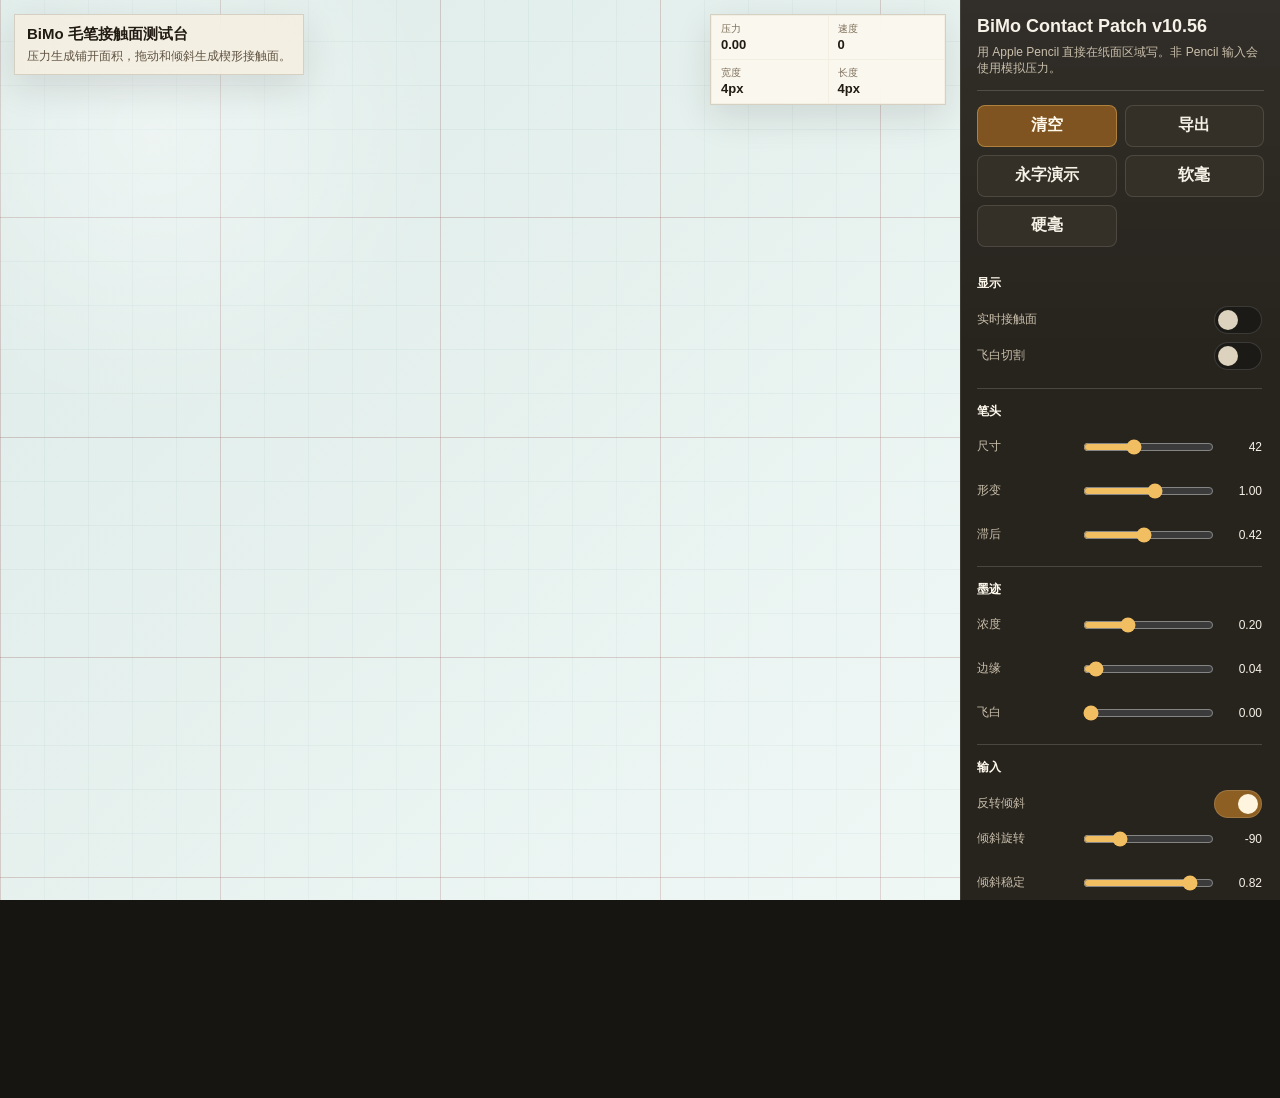
==== commit 3bdcb138: "Improve swept writer progress head" ====
--- a/index.html
+++ b/index.html
@@ -428,7 +428,7 @@
 
       <aside class="panel">
         <header>
-          <h2>BiMo Contact Patch v10.55</h2>
+          <h2>BiMo Contact Patch v10.56</h2>
           <p class="sub">用 Apple Pencil 直接在纸面区域写。非 Pencil 输入会使用模拟压力。</p>
         </header>
 
@@ -6342,7 +6342,7 @@
         ctx.fill(path);
       }
 
-      function fillSweptBody(ctx, contacts) {
+      function fillSweptBody(ctx, contacts, options = {}) {
         if (contacts.length < 2) return;
         const path = new Path2D();
         path.moveTo(contacts[0].upperX, contacts[0].upperY);
@@ -6352,7 +6352,16 @@
           path.quadraticCurveTo(prev.upperX, prev.upperY, (prev.upperX + current.upperX) * 0.5, (prev.upperY + current.upperY) * 0.5);
         }
         const last = contacts[contacts.length - 1];
-        path.lineTo(last.lowerX, last.lowerY);
+        if (options.liveHead) {
+          const headReach = Math.max(1, last.length * clamp(options.headReach ?? 0.2, 0.04, 0.45));
+          const head = {
+            x: last.x + last.headingX * headReach,
+            y: last.y + last.headingY * headReach,
+          };
+          path.quadraticCurveTo(head.x, head.y, last.lowerX, last.lowerY);
+        } else {
+          path.lineTo(last.lowerX, last.lowerY);
+        }
         for (let i = contacts.length - 2; i >= 0; i -= 1) {
           const next = contacts[i + 1];
           const current = contacts[i];
@@ -6431,7 +6440,7 @@
         coverage.globalAlpha = 1;
         coverage.globalCompositeOperation = "source-over";
         const contacts = buildSweptWriterContacts(spec, frame, progress);
-        fillSweptBody(coverage, contacts);
+        fillSweptBody(coverage, contacts, { liveHead: progress < 0.96, headReach: 0.18 });
         for (let i = 0; i < contacts.length; i += 1) {
           if (i === 0 || (i === contacts.length - 1 && progress > 0.96)) {
             coverage.fill(makeSweptContactPath(contacts[i]));
@@ -6444,23 +6453,26 @@
         ink.drawImage(coverageCanvas, 0, 0);
         ink.restore();
 
-        overlay.save();
-        overlay.strokeStyle = "rgba(120, 58, 24, 0.26)";
-        overlay.lineWidth = 1;
-        overlay.strokeRect(frame.x, frame.y, (frame.viewWidth ?? spec.imageSize[0]) * frame.scale, (frame.viewHeight ?? spec.imageSize[1]) * frame.scale);
-        overlay.strokeStyle = "rgba(190, 86, 32, 0.38)";
-        overlay.lineWidth = 1.25;
-        overlay.beginPath();
-        const transformed = spec.centerline.map((point) => transformSweptStrokePoint(point, frame));
-        transformed.forEach((point, index) => {
-          if (index === 0) overlay.moveTo(point.x, point.y);
-          else overlay.lineTo(point.x, point.y);
-        });
-        overlay.stroke();
-        overlay.fillStyle = "rgba(35, 28, 20, 0.72)";
-        overlay.font = "12px ui-sans-serif, -apple-system, BlinkMacSystemFont, 'Segoe UI', sans-serif";
-        overlay.fillText(`${strokeName} swept-contact progress ${progress.toFixed(2)}`, frame.x + 8, frame.y + 18);
-        overlay.restore();
+        const showGuide = options.guide === true || new URLSearchParams(window.location.search).get("guide") === "1";
+        if (showGuide) {
+          overlay.save();
+          overlay.strokeStyle = "rgba(120, 58, 24, 0.26)";
+          overlay.lineWidth = 1;
+          overlay.strokeRect(frame.x, frame.y, (frame.viewWidth ?? spec.imageSize[0]) * frame.scale, (frame.viewHeight ?? spec.imageSize[1]) * frame.scale);
+          overlay.strokeStyle = "rgba(190, 86, 32, 0.38)";
+          overlay.lineWidth = 1.25;
+          overlay.beginPath();
+          const transformed = spec.centerline.map((point) => transformSweptStrokePoint(point, frame));
+          transformed.forEach((point, index) => {
+            if (index === 0) overlay.moveTo(point.x, point.y);
+            else overlay.lineTo(point.x, point.y);
+          });
+          overlay.stroke();
+          overlay.fillStyle = "rgba(35, 28, 20, 0.72)";
+          overlay.font = "12px ui-sans-serif, -apple-system, BlinkMacSystemFont, 'Segoe UI', sans-serif";
+          overlay.fillText(`${strokeName} swept-contact progress ${progress.toFixed(2)}`, frame.x + 8, frame.y + 18);
+          overlay.restore();
+        }
         if (contacts.length) {
           const last = contacts[contacts.length - 1];
           brush.width = last.half * 2;
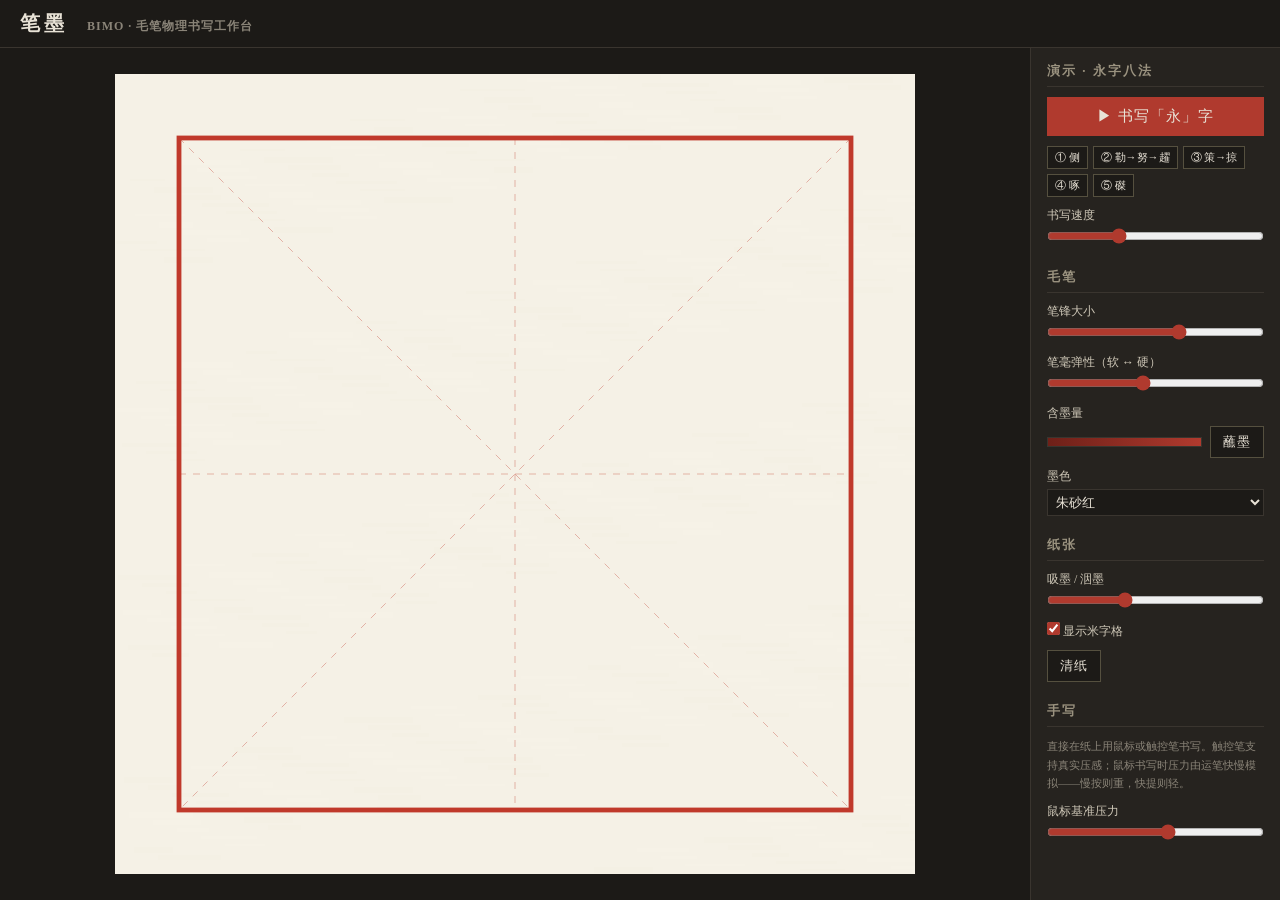
==== commit 096f726b: "永字 0.900 里程碑时的项目状态（缎带渲染器 v4.6 + 评估体系） 首次入库。包含 sample1/sample2 参考视频、ref-cell 参照与 ref-bounds 标定帧。expor" ====
--- a/index.html
+++ b/index.html
@@ -1,8754 +1,81 @@
-<!doctype html>
+<!DOCTYPE html>
 <html lang="zh-CN">
-  <head>
-    <meta charset="utf-8" />
-    <meta
-      name="viewport"
-      content="width=device-width, initial-scale=1, maximum-scale=1, user-scalable=no, viewport-fit=cover"
-    />
-    <meta name="apple-mobile-web-app-capable" content="yes" />
-    <meta name="mobile-web-app-capable" content="yes" />
-    <meta name="apple-mobile-web-app-title" content="BiMo" />
-    <title>BiMo - 毛笔接触面测试台</title>
-    <style>
-      :root {
-        color-scheme: light;
-        --ink: #151715;
-        --paper: #edf7f4;
-        --paper-deep: #d8e7e0;
-        --panel: #27231d;
-        --panel-2: #343027;
-        --line: rgba(255, 255, 255, 0.16);
-        --text: #f7f2e8;
-        --muted: #c9bfab;
-        --accent: #d7963c;
-        --accent-2: #f1bf62;
-      }
+<head>
+<meta charset="UTF-8">
+<meta name="viewport" content="width=device-width, initial-scale=1.0">
+<title>笔墨 · 毛笔书写工作台</title>
+<link rel="stylesheet" href="style.css">
+</head>
+<body>
+<div id="app">
+  <header>
+    <h1>笔墨 <span class="sub">BIMO · 毛笔物理书写工作台</span></h1>
+  </header>
 
-      * {
-        box-sizing: border-box;
-      }
-
-      html,
-      body {
-        width: 100%;
-        height: 100%;
-        margin: 0;
-        overflow: hidden;
-        overscroll-behavior: none;
-        -webkit-user-select: none;
-        user-select: none;
-        touch-action: none;
-        background: #171511;
-        font-family:
-          ui-sans-serif,
-          -apple-system,
-          BlinkMacSystemFont,
-          "Segoe UI",
-          sans-serif;
-      }
-
-      button,
-      input {
-        font: inherit;
-      }
-
-      .app {
-        display: grid;
-        grid-template-columns: minmax(0, 1fr) 320px;
-        height: 100dvh;
-        min-height: 100vh;
-        background: #171511;
-      }
-
-      .stage {
-        position: relative;
-        min-width: 0;
-        overflow: hidden;
-        background:
-          radial-gradient(circle at 16% 12%, rgba(255, 255, 255, 0.42), transparent 23%),
-          linear-gradient(135deg, rgba(40, 98, 92, 0.08), rgba(255, 255, 255, 0.24)),
-          repeating-linear-gradient(0deg, rgba(160, 56, 58, 0.22) 0 1.4px, transparent 1.4px 220px),
-          repeating-linear-gradient(90deg, rgba(160, 56, 58, 0.2) 0 1.4px, transparent 1.4px 220px),
-          repeating-linear-gradient(0deg, rgba(55, 112, 105, 0.06) 0 1px, transparent 1px 44px),
-          repeating-linear-gradient(90deg, rgba(55, 112, 105, 0.05) 0 1px, transparent 1px 44px),
-          var(--paper);
-      }
-
-      canvas {
-        position: absolute;
-        inset: 0;
-        display: block;
-        width: 100%;
-        height: 100%;
-        touch-action: none;
-      }
-
-      #overlay {
-        cursor: crosshair;
-      }
-
-      .topbar {
-        position: absolute;
-        top: max(14px, env(safe-area-inset-top));
-        left: max(14px, env(safe-area-inset-left));
-        right: 14px;
-        z-index: 4;
-        display: flex;
-        align-items: flex-start;
-        justify-content: space-between;
-        gap: 12px;
-        pointer-events: none;
-      }
-
-      .brand,
-      .readout {
-        border: 1px solid rgba(60, 47, 28, 0.16);
-        background: rgba(246, 239, 223, 0.78);
-        box-shadow: 0 12px 36px rgba(37, 28, 15, 0.12);
-        -webkit-backdrop-filter: blur(18px);
-        backdrop-filter: blur(18px);
-        color: #211b14;
-      }
-
-      .brand {
-        padding: 10px 12px;
-        max-width: 380px;
-      }
-
-      .brand h1 {
-        margin: 0;
-        font-size: 15px;
-        line-height: 1.25;
-        font-weight: 720;
-        letter-spacing: 0;
-      }
-
-      .brand p {
-        margin: 4px 0 0;
-        color: #5f5140;
-        font-size: 12px;
-        line-height: 1.35;
-      }
-
-      .readout {
-        display: grid;
-        grid-template-columns: repeat(2, minmax(78px, 1fr));
-        gap: 1px;
-        overflow: hidden;
-        min-width: 236px;
-        padding: 1px;
-      }
-
-      .metric {
-        padding: 8px 9px;
-        background: rgba(255, 252, 244, 0.58);
-      }
-
-      .metric span {
-        display: block;
-        color: #7c6d59;
-        font-size: 10px;
-        line-height: 1;
-      }
-
-      .metric strong {
-        display: block;
-        margin-top: 4px;
-        font-variant-numeric: tabular-nums;
-        font-size: 13px;
-        line-height: 1;
-      }
-
-      .panel {
-        position: relative;
-        z-index: 5;
-        display: flex;
-        flex-direction: column;
-        min-width: 0;
-        height: 100%;
-        padding: max(16px, env(safe-area-inset-top)) 16px max(16px, env(safe-area-inset-bottom));
-        border-left: 1px solid rgba(255, 255, 255, 0.1);
-        background:
-          linear-gradient(180deg, rgba(255, 255, 255, 0.05), transparent 32%),
-          var(--panel);
-        color: var(--text);
-      }
-
-      .panel header {
-        padding-bottom: 14px;
-        border-bottom: 1px solid var(--line);
-      }
-
-      .panel h2 {
-        margin: 0;
-        font-size: 18px;
-        line-height: 1.2;
-        font-weight: 740;
-        letter-spacing: 0;
-      }
-
-      .panel .sub {
-        margin: 6px 0 0;
-        color: var(--muted);
-        font-size: 12px;
-        line-height: 1.35;
-      }
-
-      .actions {
-        display: grid;
-        grid-template-columns: repeat(2, minmax(0, 1fr));
-        gap: 8px;
-        padding: 14px 0;
-      }
-
-      .button {
-        min-height: 42px;
-        border: 1px solid rgba(255, 255, 255, 0.12);
-        border-radius: 8px;
-        background: var(--panel-2);
-        color: var(--text);
-        font-weight: 680;
-        letter-spacing: 0;
-      }
-
-      .button.primary {
-        border-color: rgba(241, 191, 98, 0.42);
-        background: #7f5420;
-        color: #fff8eb;
-      }
-
-      .button:active {
-        transform: translateY(1px);
-        filter: brightness(1.08);
-      }
-
-      .sections {
-        overflow: auto;
-        min-height: 0;
-        padding-right: 2px;
-        -webkit-overflow-scrolling: touch;
-      }
-
-      .section {
-        padding: 14px 0;
-        border-top: 1px solid var(--line);
-      }
-
-      .section:first-child {
-        border-top: 0;
-      }
-
-      .section-title {
-        display: flex;
-        align-items: center;
-        justify-content: space-between;
-        gap: 8px;
-        margin-bottom: 10px;
-        color: #fff9ed;
-        font-size: 12px;
-        font-weight: 760;
-        text-transform: uppercase;
-        letter-spacing: 0.04em;
-      }
-
-      .control {
-        display: grid;
-        grid-template-columns: 94px minmax(0, 1fr) 40px;
-        align-items: center;
-        gap: 10px;
-        min-height: 34px;
-        color: var(--muted);
-        font-size: 12px;
-      }
-
-      .control + .control {
-        margin-top: 10px;
-      }
-
-      .control output {
-        color: var(--text);
-        font-variant-numeric: tabular-nums;
-        text-align: right;
-      }
-
-      input[type="range"] {
-        width: 100%;
-        accent-color: var(--accent-2);
-      }
-
-      .toggle-row {
-        display: flex;
-        align-items: center;
-        justify-content: space-between;
-        gap: 10px;
-        min-height: 36px;
-        color: var(--muted);
-        font-size: 12px;
-      }
-
-      .switch {
-        position: relative;
-        display: inline-block;
-        width: 48px;
-        height: 28px;
-      }
-
-      .switch input {
-        position: absolute;
-        opacity: 0;
-        inset: 0;
-      }
-
-      .slider {
-        position: absolute;
-        inset: 0;
-        border: 1px solid rgba(255, 255, 255, 0.14);
-        border-radius: 999px;
-        background: #1c1a16;
-      }
-
-      .slider::after {
-        content: "";
-        position: absolute;
-        top: 3px;
-        left: 3px;
-        width: 20px;
-        height: 20px;
-        border-radius: 50%;
-        background: #ddd2be;
-        transition: transform 140ms ease;
-      }
-
-      .switch input:checked + .slider {
-        background: #8e5f22;
-      }
-
-      .switch input:checked + .slider::after {
-        transform: translateX(20px);
-        background: #fff5df;
-      }
-
-      .mini-log {
-        display: grid;
-        gap: 8px;
-        color: var(--muted);
-        font-size: 12px;
-      }
-
-      .log-row {
-        display: flex;
-        justify-content: space-between;
-        gap: 12px;
-        min-width: 0;
-      }
-
-      .log-row strong {
-        color: var(--text);
-        font-variant-numeric: tabular-nums;
-        font-weight: 650;
-      }
-
-      @media (max-width: 980px) {
-        .app {
-          grid-template-columns: 1fr;
-          grid-template-rows: minmax(0, 1fr) 248px;
-        }
-
-        .panel {
-          border-left: 0;
-          border-top: 1px solid rgba(255, 255, 255, 0.12);
-          padding: 12px max(14px, env(safe-area-inset-right)) max(12px, env(safe-area-inset-bottom))
-            max(14px, env(safe-area-inset-left));
-        }
-
-        .panel header,
-        .panel .sub,
-        .readout {
-          display: none;
-        }
-
-        .actions {
-          grid-template-columns: repeat(4, minmax(0, 1fr));
-          padding: 0 0 10px;
-        }
-
-        .sections {
-          display: grid;
-          grid-template-columns: repeat(2, minmax(0, 1fr));
-          gap: 0 16px;
-        }
-
-        .section {
-          padding: 8px 0;
-        }
-
-        .brand {
-          max-width: 320px;
-        }
-      }
-
-      @media (max-width: 560px) {
-        .app {
-          grid-template-rows: minmax(0, 1fr) 310px;
-        }
-
-        .sections {
-          grid-template-columns: 1fr;
-        }
-
-        .actions {
-          grid-template-columns: repeat(2, minmax(0, 1fr));
-        }
-
-        .brand p {
-          display: none;
-        }
-      }
-    </style>
-  </head>
-  <body>
-    <div class="app">
-      <main class="stage" id="stage">
-        <canvas id="inkCanvas" aria-label="ink canvas"></canvas>
-        <canvas id="overlayCanvas" aria-label="brush contact overlay"></canvas>
-        <div class="topbar">
-          <section class="brand">
-            <h1>BiMo 毛笔接触面测试台</h1>
-            <p>压力生成铺开面积，拖动和倾斜生成楔形接触面。</p>
-          </section>
-          <section class="readout" aria-live="polite">
-            <div class="metric"><span>压力</span><strong id="hudPressure">0.00</strong></div>
-            <div class="metric"><span>速度</span><strong id="hudSpeed">0</strong></div>
-            <div class="metric"><span>宽度</span><strong id="hudWidth">0</strong></div>
-            <div class="metric"><span>长度</span><strong id="hudLength">0</strong></div>
-          </section>
-        </div>
-      </main>
-
-      <aside class="panel">
-        <header>
-          <h2>BiMo Contact Patch v10.56</h2>
-          <p class="sub">用 Apple Pencil 直接在纸面区域写。非 Pencil 输入会使用模拟压力。</p>
-        </header>
-
-        <div class="actions">
-          <button class="button primary" id="clearButton" type="button">清空</button>
-          <button class="button" id="saveButton" type="button">导出</button>
-          <button class="button" id="demoButton" type="button">永字演示</button>
-          <button class="button" id="softPreset" type="button">软毫</button>
-          <button class="button" id="firmPreset" type="button">硬毫</button>
-        </div>
-
-        <div class="sections">
-          <section class="section">
-            <div class="section-title">显示</div>
-            <label class="toggle-row">
-              <span>实时接触面</span>
-              <span class="switch">
-                <input id="showPatch" type="checkbox" />
-                <span class="slider"></span>
-              </span>
-            </label>
-            <label class="toggle-row">
-              <span>飞白切割</span>
-              <span class="switch">
-                <input id="dryCut" type="checkbox" />
-                <span class="slider"></span>
-              </span>
-            </label>
-          </section>
-
-          <section class="section">
-            <div class="section-title">笔头</div>
-            <label class="control">
-              <span>尺寸</span>
-              <input id="size" type="range" min="18" max="82" step="1" value="42" />
-              <output id="sizeOut">42</output>
-            </label>
-            <label class="control">
-              <span>形变</span>
-              <input id="deform" type="range" min="0" max="1.8" step="0.01" value="1.00" />
-              <output id="deformOut">1.00</output>
-            </label>
-            <label class="control">
-              <span>滞后</span>
-              <input id="lag" type="range" min="0" max="0.92" step="0.01" value="0.42" />
-              <output id="lagOut">0.42</output>
-            </label>
-          </section>
-
-          <section class="section">
-            <div class="section-title">墨迹</div>
-            <label class="control">
-              <span>浓度</span>
-              <input id="density" type="range" min="0.06" max="0.5" step="0.01" value="0.20" />
-              <output id="densityOut">0.20</output>
-            </label>
-            <label class="control">
-              <span>边缘</span>
-              <input id="roughness" type="range" min="0" max="0.9" step="0.01" value="0.04" />
-              <output id="roughnessOut">0.04</output>
-            </label>
-            <label class="control">
-              <span>飞白</span>
-              <input id="dryness" type="range" min="0" max="0.85" step="0.01" value="0" />
-              <output id="drynessOut">0</output>
-            </label>
-          </section>
-
-          <section class="section">
-            <div class="section-title">输入</div>
-            <label class="toggle-row">
-              <span>反转倾斜</span>
-              <span class="switch">
-                <input id="invertTilt" type="checkbox" checked />
-                <span class="slider"></span>
-              </span>
-            </label>
-            <label class="control">
-              <span>倾斜旋转</span>
-              <input id="tiltRotation" type="range" min="-180" max="180" step="90" value="-90" />
-              <output id="tiltRotationOut">-90</output>
-            </label>
-            <label class="control">
-              <span>倾斜稳定</span>
-              <input id="tiltStability" type="range" min="0" max="0.95" step="0.01" value="0.82" />
-              <output id="tiltStabilityOut">0.82</output>
-            </label>
-            <label class="control">
-              <span>倾斜影响</span>
-              <input id="tiltInfluence" type="range" min="0" max="1" step="0.01" value="0.42" />
-              <output id="tiltInfluenceOut">0.42</output>
-            </label>
-            <label class="control">
-              <span>鼠标压力</span>
-              <input id="mousePressure" type="range" min="0.04" max="1" step="0.01" value="0.48" />
-              <output id="mousePressureOut">0.48</output>
-            </label>
-            <div class="mini-log">
-              <div class="log-row"><span>Pointer</span><strong id="logPointer">-</strong></div>
-              <div class="log-row"><span>Tilt</span><strong id="logTilt">0 / 0</strong></div>
-              <div class="log-row"><span>Twist</span><strong id="logTwist">0</strong></div>
-              <div class="log-row"><span>Samples</span><strong id="logSamples">0</strong></div>
-            </div>
-          </section>
-        </div>
-      </aside>
+  <main>
+    <div id="stage">
+      <canvas id="paperCanvas"></canvas>
+      <canvas id="inkCanvas"></canvas>
+      <canvas id="overlayCanvas"></canvas>
+      <div id="strokeInfo" class="hidden">
+        <div id="strokeName"></div>
+        <div id="strokeTech"></div>
+      </div>
     </div>
 
-    <script>
-      const stage = document.getElementById("stage");
-      const inkCanvas = document.getElementById("inkCanvas");
-      const overlayCanvas = document.getElementById("overlayCanvas");
-      const ink = inkCanvas.getContext("2d", { alpha: true });
-      const overlay = overlayCanvas.getContext("2d", { alpha: true });
+    <aside id="panel">
+      <section>
+        <h2>演示 · 永字八法</h2>
+        <button id="btnDemo" class="primary">▶ 书写「永」字</button>
+        <div id="strokeChips"></div>
+        <label>书写速度
+          <input type="range" id="speed" min="0.3" max="2.5" step="0.1" value="1">
+        </label>
+      </section>
 
-      const controls = {
-        showPatch: document.getElementById("showPatch"),
-        dryCut: document.getElementById("dryCut"),
-        invertTilt: document.getElementById("invertTilt"),
-        tiltRotation: document.getElementById("tiltRotation"),
-        tiltStability: document.getElementById("tiltStability"),
-        tiltInfluence: document.getElementById("tiltInfluence"),
-        size: document.getElementById("size"),
-        deform: document.getElementById("deform"),
-        lag: document.getElementById("lag"),
-        density: document.getElementById("density"),
-        roughness: document.getElementById("roughness"),
-        dryness: document.getElementById("dryness"),
-        mousePressure: document.getElementById("mousePressure"),
-      };
+      <section>
+        <h2>毛笔</h2>
+        <label>笔锋大小
+          <input type="range" id="brushSize" min="8" max="42" step="1" value="29">
+        </label>
+        <label>笔毫弹性（软 ↔ 硬）
+          <input type="range" id="stiffness" min="0.1" max="0.9" step="0.05" value="0.45">
+        </label>
+        <label>含墨量
+          <div class="inkRow">
+            <div id="inkBar"><div id="inkFill"></div></div>
+            <button id="btnDip">蘸墨</button>
+          </div>
+        </label>
+        <label>墨色
+          <select id="inkColor">
+            <option value="red" selected>朱砂红</option>
+            <option value="black">墨黑</option>
+          </select>
+        </label>
+      </section>
 
-      const outputs = {
-        size: document.getElementById("sizeOut"),
-        deform: document.getElementById("deformOut"),
-        lag: document.getElementById("lagOut"),
-        density: document.getElementById("densityOut"),
-        roughness: document.getElementById("roughnessOut"),
-        dryness: document.getElementById("drynessOut"),
-        tiltRotation: document.getElementById("tiltRotationOut"),
-        tiltStability: document.getElementById("tiltStabilityOut"),
-        tiltInfluence: document.getElementById("tiltInfluenceOut"),
-        mousePressure: document.getElementById("mousePressureOut"),
-        hudPressure: document.getElementById("hudPressure"),
-        hudSpeed: document.getElementById("hudSpeed"),
-        hudWidth: document.getElementById("hudWidth"),
-        hudLength: document.getElementById("hudLength"),
-        logPointer: document.getElementById("logPointer"),
-        logTilt: document.getElementById("logTilt"),
-        logTwist: document.getElementById("logTwist"),
-        logSamples: document.getElementById("logSamples"),
-      };
+      <section>
+        <h2>纸张</h2>
+        <label>吸墨 / 洇墨
+          <input type="range" id="absorb" min="0" max="1" step="0.05" value="0.35">
+        </label>
+        <label class="checkRow">
+          <input type="checkbox" id="showGrid" checked> 显示米字格
+        </label>
+        <button id="btnClear">清纸</button>
+      </section>
 
-      const settings = {
-        showPatch: false,
-        dryCut: false,
-        invertTilt: true,
-        tiltRotation: -90,
-        tiltStability: 0.82,
-        tiltInfluence: 0.42,
-        size: 42,
-        deform: 1,
-        lag: 0.42,
-        density: 0.2,
-        roughness: 0.04,
-        dryness: 0,
-        mousePressure: 0.48,
-      };
-
-      const brush = {
-        drawing: false,
-        pointerId: null,
-        last: null,
-        filteredSample: null,
-        inkPoint: null,
-        sampleCount: 0,
-        dirX: 0,
-        dirY: -1,
-        width: 4,
-        length: 4,
-        wedge: 0,
-        pointed: 0,
-        pressure: 0,
-        speed: 0,
-        tiltX: 0,
-        tiltY: 0,
-        stableTiltX: 0,
-        stableTiltY: -1,
-        stableTiltMag: 0,
-        stableTiltReady: false,
-        obliqueHold: 0,
-        turnHold: 0,
-        shapeIntent: 0,
-        stampTravel: 0,
-        stampBias: 0,
-        inkScale: 1,
-        belly: 0,
-        fan: 0,
-        heelOffset: 0,
-        bendX: 0,
-        bendY: 0,
-        bendAmount: 0,
-        rootLoad: 0,
-        slip: 0,
-        capBias: 0,
-        cornerBias: 0,
-        twist: 0,
-        pointerType: "-",
-      };
-
-      let demoInkMode = false;
-      let singleFaceInkMode = false;
-
-      const finite = (value, fallback = 0) => (Number.isFinite(value) ? value : fallback);
-      const clamp = (value, min, max) => Math.min(max, Math.max(min, finite(value, min)));
-      const lerp = (a, b, t) => a + (b - a) * t;
-      const hypot = Math.hypot;
-
-      function normalize(x, y, fallbackX = 0, fallbackY = -1) {
-        x = finite(x, fallbackX);
-        y = finite(y, fallbackY);
-        const length = hypot(x, y);
-        if (!Number.isFinite(length) || length < 0.0001) return { x: fallbackX, y: fallbackY };
-        return { x: x / length, y: y / length };
-      }
-
-      function smoothstep(edge0, edge1, value) {
-        const t = clamp((value - edge0) / (edge1 - edge0), 0, 1);
-        return t * t * (3 - 2 * t);
-      }
-
-      function liveCleanInkMode(modelOrSample = null) {
-        const isPen = modelOrSample?.pointerType === "pen" || brush.pointerType === "pen";
-        return !demoInkMode && !singleFaceInkMode && !settings.dryCut && (isPen || settings.roughness < 0.2);
-      }
-
-      function livePenInkMode(modelOrSample = null) {
-        return liveCleanInkMode(modelOrSample) && (modelOrSample?.pointerType === "pen" || brush.pointerType === "pen");
-      }
-
-      function syncSettings() {
-        settings.showPatch = controls.showPatch.checked;
-        settings.dryCut = controls.dryCut.checked;
-        settings.invertTilt = controls.invertTilt.checked;
-        for (const key of [
-          "size",
-          "deform",
-          "lag",
-          "density",
-          "roughness",
-          "dryness",
-          "tiltRotation",
-          "tiltStability",
-          "tiltInfluence",
-          "mousePressure",
-        ]) {
-          const parsed = Number(controls[key].value);
-          settings[key] = Number.isFinite(parsed) ? parsed : settings[key];
-          if (!Number.isFinite(parsed)) controls[key].value = String(settings[key]);
-          const decimals = key === "size" || key === "tiltRotation" ? 0 : 2;
-          outputs[key].textContent = settings[key].toFixed(decimals);
-        }
-      }
-
-      function applyPreset(kind) {
-        const preset =
-          kind === "soft"
-            ? { size: 52, deform: 1.42, lag: 0.56, density: 0.17, roughness: 0.3, dryness: 0.36 }
-            : { size: 34, deform: 0.58, lag: 0.24, density: 0.23, roughness: 0.16, dryness: 0.16 };
-        for (const [key, value] of Object.entries(preset)) controls[key].value = String(value);
-        syncSettings();
-      }
-
-      function resizeCanvases() {
-        const rect = stage.getBoundingClientRect();
-        const dpr = Math.max(1, Math.min(3, window.devicePixelRatio || 1));
-        for (const canvas of [inkCanvas, overlayCanvas]) {
-          const oldWidth = canvas.width;
-          const oldHeight = canvas.height;
-          const old = oldWidth && oldHeight ? document.createElement("canvas") : null;
-          if (old) {
-            old.width = oldWidth;
-            old.height = oldHeight;
-            old.getContext("2d").drawImage(canvas, 0, 0);
-          }
-          canvas.width = Math.max(1, Math.round(rect.width * dpr));
-          canvas.height = Math.max(1, Math.round(rect.height * dpr));
-          const ctx = canvas.getContext("2d");
-          ctx.setTransform(dpr, 0, 0, dpr, 0, 0);
-          if (old && canvas === inkCanvas) {
-            ctx.drawImage(old, 0, 0, oldWidth / dpr, oldHeight / dpr, 0, 0, rect.width, rect.height);
-          }
-        }
-        drawOverlay();
-      }
-
-      function clearInk() {
-        const rect = stage.getBoundingClientRect();
-        ink.clearRect(0, 0, rect.width, rect.height);
-        overlay.clearRect(0, 0, rect.width, rect.height);
-      }
-
-      function cubicPoint(a, b, c, d, t) {
-        const mt = 1 - t;
-        return mt * mt * mt * a + 3 * mt * mt * t * b + 3 * mt * t * t * c + t * t * t * d;
-      }
-
-      function pressureCurve(t, start, middle, end) {
-        return t < 0.5 ? lerp(start, middle, smoothstep(0, 0.5, t)) : lerp(middle, end, smoothstep(0.5, 1, t));
-      }
-
-      function valueFromStops(t, stops) {
-        if (!stops || !stops.length) return null;
-        if (t <= stops[0][0]) return stops[0][1];
-        for (let i = 1; i < stops.length; i += 1) {
-          const [at, value] = stops[i];
-          if (t <= at) {
-            const [prevAt, prevValue] = stops[i - 1];
-            return lerp(prevValue, value, smoothstep(prevAt, at, t));
-          }
-        }
-        return stops[stops.length - 1][1];
-      }
-
-      function makeDemoStroke(points, options = {}) {
-        const samples = [];
-        const steps = options.steps || Math.max(18, Math.ceil(hypot(points[3].x - points[0].x, points[3].y - points[0].y) / 3.4));
-        for (let i = 0; i <= steps; i += 1) {
-          const t = i / steps;
-          const stoppedPressure = valueFromStops(t, options.pressureStops);
-          const pressure =
-            stoppedPressure ??
-            (options.pressure
-              ? options.pressure(t)
-              : pressureCurve(t, options.startPressure ?? 0.18, options.midPressure ?? 0.68, options.endPressure ?? 0.18));
-          const stoppedPointed = valueFromStops(t, options.pointedStops);
-          const stoppedInk = valueFromStops(t, options.inkStops);
-          const stoppedCap = valueFromStops(t, options.capStops);
-          const stoppedCorner = valueFromStops(t, options.cornerStops);
-          const stoppedBelly = valueFromStops(t, options.bellyStops);
-          const stoppedFan = valueFromStops(t, options.fanStops);
-          const stoppedShape = valueFromStops(t, options.shapeStops);
-          const stoppedStamp = valueFromStops(t, options.stampStops);
-          const stoppedRoot = valueFromStops(t, options.rootStops);
-          const stoppedSlip = valueFromStops(t, options.slipStops);
-          samples.push({
-            x: cubicPoint(points[0].x, points[1].x, points[2].x, points[3].x, t),
-            y: cubicPoint(points[0].y, points[1].y, points[2].y, points[3].y, t),
-            t: i * 15,
-            pressure: clamp(pressure, 0.02, 1),
-            pointedBias: clamp(stoppedPointed ?? (options.pointedBias || 0), 0, 1),
-            inkScale: clamp(stoppedInk ?? options.inkScale ?? 1, 0, 1),
-            bellyBias: clamp(stoppedBelly ?? options.bellyBias ?? 0, 0, 1),
-            fanBias: clamp(stoppedFan ?? options.fanBias ?? 0, 0, 1),
-            shapeBias: clamp(stoppedShape ?? options.shapeBias ?? 0, 0, 1),
-            stampBias: clamp(stoppedStamp ?? options.stampBias ?? 0, 0, 1),
-            rootBias: clamp(stoppedRoot ?? options.rootBias ?? 0, 0, 1),
-            slipBias: clamp(stoppedSlip ?? options.slipBias ?? 0, 0, 1),
-            capBias: clamp(stoppedCap ?? options.capBias ?? 0, 0, 1),
-            cornerBias: clamp(stoppedCorner ?? options.cornerBias ?? 0, 0, 1),
-            tiltX: options.tiltX ?? 0,
-            tiltY: options.tiltY ?? 0,
-            axisX: options.axisX ?? null,
-            axisY: options.axisY ?? null,
-            axisBias: clamp(options.axisBias ?? 0, 0, 1),
-            continuousEnvelope: Boolean(options.continuousEnvelope),
-            twist: 0,
-            pointerType: "demo",
-          });
-        }
-        return samples;
-      }
-
-      function makeDemoHold(point, options = {}) {
-        const samples = [];
-        const steps = options.steps || 8;
-        for (let i = 0; i <= steps; i += 1) {
-          const t = i / steps;
-          const pressure = valueFromStops(t, options.pressureStops) ?? lerp(options.startPressure ?? 0.04, options.endPressure ?? 0.64, t);
-          const pointed = valueFromStops(t, options.pointedStops) ?? options.pointedBias ?? 0;
-          const inkScale = valueFromStops(t, options.inkStops) ?? options.inkScale ?? 1;
-          const belly = valueFromStops(t, options.bellyStops) ?? options.bellyBias ?? 0;
-          const fan = valueFromStops(t, options.fanStops) ?? options.fanBias ?? 0;
-          const shapeBias = valueFromStops(t, options.shapeStops) ?? options.shapeBias ?? 0;
-          const stampBias = valueFromStops(t, options.stampStops) ?? options.stampBias ?? 0;
-          const rootBias = valueFromStops(t, options.rootStops) ?? options.rootBias ?? 0;
-          const slipBias = valueFromStops(t, options.slipStops) ?? options.slipBias ?? 0;
-          const capBias = valueFromStops(t, options.capStops) ?? options.capBias ?? 0;
-          const cornerBias = valueFromStops(t, options.cornerStops) ?? options.cornerBias ?? 0;
-          samples.push({
-            x: point.x,
-            y: point.y,
-            t: i * 18,
-            pressure: clamp(pressure, 0.02, 1),
-            pointedBias: clamp(pointed, 0, 1),
-            inkScale: clamp(inkScale, 0, 1),
-            bellyBias: clamp(belly, 0, 1),
-            fanBias: clamp(fan, 0, 1),
-            shapeBias: clamp(shapeBias, 0, 1),
-            stampBias: clamp(stampBias, 0, 1),
-            rootBias: clamp(rootBias, 0, 1),
-            slipBias: clamp(slipBias, 0, 1),
-            capBias: clamp(capBias, 0, 1),
-            cornerBias: clamp(cornerBias, 0, 1),
-            tiltX: options.tiltX ?? 0,
-            tiltY: options.tiltY ?? 0,
-            axisX: options.axisX ?? null,
-            axisY: options.axisY ?? null,
-            axisBias: clamp(options.axisBias ?? 0, 0, 1),
-            continuousEnvelope: Boolean(options.continuousEnvelope),
-            twist: 0,
-            pointerType: "demo",
-          });
-        }
-        return samples;
-      }
-
-      function makeDemoSideDot(points, options = {}) {
-        const [start, pressA, pressB, finish] = points;
-        const samples = combineDemoSegments(
-          makeDemoStroke(
-            [start, pressA, pressB, pressB],
-            phaseOptions(
-              options.hookActionPhases ?? [
-                [0, { pressure: options.startPressure ?? 0.1, pointed: 0.34, belly: 0.03, fan: 0.04, shape: 0.16, corner: 0.22 }],
-                [0.46, { pressure: options.pressPressure ?? 0.48, pointed: 0.04, belly: 0.36, fan: 0.34, root: 0.2, stamp: 0.08, corner: 0.52 }],
-                [1, { pressure: options.holdPressure ?? 0.42, pointed: 0.06, belly: 0.3, fan: 0.28, root: 0.16, corner: 0.36 }],
-              ],
-              {
-                steps: options.pressSteps ?? 9,
-                tiltX: options.tiltX ?? 6,
-                axisX: options.axisX ?? 0.78,
-                axisY: options.axisY ?? 0.18,
-                axisBias: options.axisBias ?? 0.58,
-                continuousEnvelope: true,
-              },
-            ),
-          ),
-          makeDemoStroke(
-            [pressB, options.controlA ?? pressB, options.controlB ?? finish, finish],
-            phaseOptions(
-              [
-                [0, { pressure: options.holdPressure ?? 0.42, pointed: 0.08, belly: 0.26, fan: 0.22, root: 0.12, corner: 0.28 }],
-                [0.62, { pressure: options.exitPressure ?? 0.22, pointed: 0.28, belly: 0.08, fan: 0.08, slip: 0.26, cap: 0.22 }],
-                [1, { pressure: options.endPressure ?? 0.08, pointed: 0.74, belly: 0.01, fan: 0.01, slip: 0.52, cap: 0.54 }],
-              ],
-              {
-                steps: options.exitSteps ?? 7,
-                tiltX: options.tiltX ?? 6,
-                axisX: options.axisX ?? 0.78,
-                axisY: options.axisY ?? 0.18,
-                axisBias: options.axisBias ?? 0.58,
-                continuousEnvelope: true,
-              },
-            ),
-          ),
-        );
-        samples.sideDot = {
-          start,
-          pressA,
-          pressB,
-          finish,
-          width: options.width ?? 25,
-          alpha: options.alpha ?? 0.88,
-          shoulder: options.shoulder ?? 0.62,
-          lower: options.lower ?? 0.74,
-          upper: options.upper ?? 0.56,
-          core: options.core ?? 0.64,
-          tipReach: options.tipReach ?? 0.22,
-          leafAlpha: options.leafAlpha ?? 0.8,
-          pressPadAlpha: options.pressPadAlpha ?? 0.075,
-          coreAlpha: options.coreAlpha ?? 0.18,
-        };
-        return samples;
-      }
-
-      function makeDemoTopDot(points, options = {}) {
-        const [start, pressA, pressB, finish] = points;
-        const samples = makeDemoSideDot(points, {
-          ...options,
-          pressPressure: options.pressPressure ?? 0.44,
-          holdPressure: options.holdPressure ?? 0.36,
-          exitPressure: options.exitPressure ?? 0.16,
-          endPressure: options.endPressure ?? 0.06,
-        });
-        samples.sideDot = null;
-        samples.topDot = {
-          start,
-          pressA,
-          pressB,
-          finish,
-          width: options.width ?? 20,
-          alpha: options.alpha ?? 0.9,
-          crown: options.crown ?? 0.86,
-          belly: options.belly ?? 0.78,
-          hook: options.hook ?? 0.56,
-          core: options.core ?? 0.58,
-          bodyAlpha: options.bodyAlpha,
-          bodyBellySide: options.bodyBellySide,
-          bodyLowerSide: options.bodyLowerSide,
-          bodyLowerBelly: options.bodyLowerBelly,
-          heelAlong: options.heelAlong,
-          heelSide: options.heelSide,
-          padFaceAlong: options.padFaceAlong,
-          padFaceSide: options.padFaceSide,
-          padBellyAlong: options.padBellyAlong,
-          padBellySide: options.padBellySide,
-          padLowerBelly: options.padLowerBelly,
-          padHeelAlong: options.padHeelAlong,
-          padHeelSide: options.padHeelSide,
-          axisX: options.axisX,
-          axisY: options.axisY,
-          pressPadAlpha: options.pressPadAlpha ?? 0.16,
-          coreAlpha: options.coreAlpha ?? 0.18,
-        };
-        return samples;
-      }
-
-      function makeDemoHeng(points, options = {}) {
-        const [start, pressA, pressB, finish] = points;
-        const samples = makeDemoStroke(
-          [start, pressA, pressB, finish],
-          phaseOptions(
-            [
-              [0, { pressure: options.startPressure ?? 0.18, pointed: 0.26, belly: 0.06, fan: 0.08, shape: 0.14, corner: 0.3 }],
-              [0.28, { pressure: options.pressPressure ?? 0.42, pointed: 0.04, belly: 0.28, fan: 0.28, root: 0.16, corner: 0.42 }],
-              [0.78, { pressure: options.holdPressure ?? 0.38, pointed: 0.05, belly: 0.22, fan: 0.22, root: 0.12, slip: 0.12, corner: 0.18 }],
-              [1, { pressure: options.endPressure ?? 0.24, pointed: 0.18, belly: 0.08, fan: 0.08, root: 0.06, slip: 0.24, cap: 0.18 }],
-            ],
-            {
-              steps: options.steps ?? 18,
-              tiltY: options.tiltY ?? 8,
-              axisX: options.axisX ?? 0.96,
-              axisY: options.axisY ?? 0.12,
-              axisBias: options.axisBias ?? 0.5,
-            },
-          ),
-        );
-        samples.heng = {
-          start,
-          pressA,
-          pressB,
-          finish,
-          width: options.width ?? 22,
-          alpha: options.alpha ?? 0.88,
-          upper: options.upper ?? 0.48,
-          lower: options.lower ?? 0.7,
-          leftTuck: options.leftTuck ?? 0.34,
-          rightLift: options.rightLift ?? 0.22,
-          core: options.core ?? 0.62,
-          startTuckAlpha: options.startTuckAlpha ?? 0,
-          startTuckReach: options.startTuckReach ?? 0.42,
-          startTuckUpper: options.startTuckUpper ?? 0.52,
-          startTuckLower: options.startTuckLower ?? 0.76,
-          startTuckSide: options.startTuckSide ?? 0.08,
-          startFaceAlpha: options.startFaceAlpha ?? 0,
-          startFaceReach: options.startFaceReach ?? 0.34,
-          startFaceUpper: options.startFaceUpper ?? 0.56,
-          startFaceLower: options.startFaceLower ?? 0.84,
-        };
-        return samples;
-      }
-
-      function makeDemoTiao(points, options = {}) {
-        const [start, pressA, pressB, finish] = points;
-        const samples = makeDemoStroke(
-          [start, pressA, pressB, finish],
-          phaseOptions(
-            [
-              [0, { pressure: options.startPressure ?? 0.18, pointed: 0.3, belly: 0.04, fan: 0.06, shape: 0.18, corner: 0.34 }],
-              [0.28, { pressure: options.pressPressure ?? 0.44, pointed: 0.06, belly: 0.22, fan: 0.24, root: 0.14, corner: 0.3 }],
-              [0.68, { pressure: options.holdPressure ?? 0.34, pointed: 0.18, belly: 0.1, fan: 0.12, root: 0.06, slip: 0.28 }],
-              [1, { pressure: options.endPressure ?? 0.06, pointed: 0.86, belly: 0, fan: 0, slip: 0.68, cap: 0.6 }],
-            ],
-            {
-              steps: options.steps ?? 18,
-              tiltX: options.tiltX ?? -8,
-              axisX: options.axisX ?? -0.82,
-              axisY: options.axisY ?? 0.48,
-              axisBias: options.axisBias ?? 0.66,
-            },
-          ),
-        );
-        samples.tiao = {
-          start,
-          pressA,
-          pressB,
-          finish,
-          width: options.width ?? 20,
-          alpha: options.alpha ?? 0.86,
-          upper: options.upper ?? 0.28,
-          lower: options.lower ?? 0.5,
-          belly: options.belly ?? 0.56,
-          tail: options.tail ?? 0.14,
-          core: options.core ?? 0.5,
-        };
-        return samples;
-      }
-
-      function makeDemoShuGou(points, options = {}) {
-        const [top, midA, midB, bottom, hookEnd] = points;
-        const samples = combineDemoSegments(
-	            makeDemoStroke(
-	              [top, midA, midB, bottom],
-	              phaseOptions(
-	              options.actionPhases ?? [
-	                [0, { pressure: options.startPressure ?? 0.32, pointed: 0.04, belly: 0.22, fan: 0.14, root: 0.12, corner: 0.24 }],
-	                [0.22, { pressure: options.pressPressure ?? 0.46, pointed: 0.02, belly: 0.34, fan: 0.2, root: 0.18, slip: 0.08 }],
-	                [0.76, { pressure: options.holdPressure ?? 0.4, pointed: 0.04, belly: 0.26, fan: 0.14, root: 0.12, slip: 0.18 }],
-	                [1, { pressure: options.bottomPressure ?? 0.34, pointed: 0.08, belly: 0.2, fan: 0.12, root: 0.1, corner: 0.48 }],
-	              ],
-              {
-                steps: options.downSteps ?? 44,
-                tiltX: options.tiltX ?? -2,
-                axisX: options.axisX ?? -0.08,
-                axisY: options.axisY ?? 1,
-                axisBias: options.axisBias ?? 0.46,
-              },
-            ),
-          ),
-          makeDemoStroke(
-            [bottom, options.hookA ?? bottom, options.hookB ?? hookEnd, hookEnd],
-            phaseOptions(
-              options.hookActionPhases ?? [
-                [0, { pressure: options.bottomPressure ?? 0.34, pointed: 0.06, belly: 0.22, fan: 0.18, root: 0.14, corner: 0.72 }],
-                [0.3, { pressure: options.hookPressure ?? 0.28, pointed: 0.22, belly: 0.12, fan: 0.1, root: 0.06, corner: 0.7 }],
-                [0.58, { pressure: 0.1, pointed: 0.72, belly: 0.02, fan: 0.01, slip: 0.58, corner: 0.18 }],
-                [1, { pressure: 0.024, pointed: 1, belly: 0, fan: 0, cap: 0.96, slip: 0.82 }],
-              ],
-              {
-                steps: options.hookSteps ?? 16,
-                axisX: options.hookAxisX ?? -0.84,
-                axisY: options.hookAxisY ?? 0.54,
-                axisBias: options.hookAxisBias ?? 0.72,
-              },
-            ),
-          ),
-        );
-        samples.shuGou = {
-          top,
-          midA,
-          midB,
-          bottom,
-          hookEnd,
-          width: options.width ?? 25,
-          alpha: options.alpha ?? 0.9,
-          right: options.right ?? 0.5,
-          left: options.left ?? 0.62,
-          upper: options.upper ?? 0.42,
-          topScale: options.topScale ?? 1,
-          belly: options.belly ?? 0.74,
-          hookWidth: options.hookWidth ?? 0.64,
-          kneelAlpha: options.kneelAlpha ?? 0.12,
-          kneelScale: options.kneelScale ?? 1,
-          kneelDrag: options.kneelDrag ?? 0.26,
-          kneelHookSpread: options.kneelHookSpread ?? 0.38,
-          stageKneelBelly: options.stageKneelBelly ?? 0.66,
-          bottomBellyScale: options.bottomBellyScale ?? 0.16,
-          bottomBackScale: options.bottomBackScale ?? 0.28,
-          upHookAlpha: options.upHookAlpha ?? 0,
-          upHookRoot: options.upHookRoot ?? 0.62,
-          upHookTip: options.upHookTip ?? 0.28,
-          hookSparkAlpha: options.hookSparkAlpha ?? 0.18,
-          hookBridgeAlpha: options.hookBridgeAlpha ?? 0,
-          stageHookTipReach: options.stageHookTipReach ?? 0.24,
-          stageHookLowerSpread: options.stageHookLowerSpread ?? 1.08,
-          stageHookRootPerp: options.stageHookRootPerp ?? 0.34,
-          stageHookRootDown: options.stageHookRootDown ?? 0.12,
-          core: options.core ?? 0.64,
-        };
-        return samples;
-      }
-
-      function makeDemoHengShuGou(hengPoints, shuGouPoints, options = {}) {
-        const heng = makeDemoHeng(hengPoints, options.heng ?? {});
-        const shuGou = makeDemoShuGou(shuGouPoints, options.shuGou ?? {});
-        const samples = combineDemoSegments([heng, shuGou], { gap: options.segmentGap ?? 0 });
-        samples.hengShuGou = {
-          heng: heng.heng,
-          shuGou: shuGou.shuGou,
-          turn: options.turn ?? hengPoints[3],
-          down: shuGouPoints[0],
-          width: options.width ?? ((heng.heng.width + shuGou.shuGou.width) * 0.5),
-          alpha: options.alpha ?? 0.84,
-          turnScale: options.turnScale ?? 0.78,
-          foldScale: options.foldScale ?? 0.62,
-          continuousAlpha: options.continuousAlpha ?? 0.62,
-          continuousLeft: options.continuousLeft ?? 0.72,
-          continuousRight: options.continuousRight ?? 0.46,
-          continuousFold: options.continuousFold ?? 0.82,
-          continuousBottom: options.continuousBottom ?? 0.42,
-          continuousHook: options.continuousHook ?? 0.28,
-          continuousBlur: options.continuousBlur ?? 0.28,
-          leftHazeTrimAlpha: options.leftHazeTrimAlpha ?? 0,
-          leftHazeTrimInner: options.leftHazeTrimInner ?? 0.16,
-          leftHazeTrimOuter: options.leftHazeTrimOuter ?? 0.58,
-          bottomKneelAlpha: options.bottomKneelAlpha ?? 0.5,
-          bottomRootAlpha: options.bottomRootAlpha ?? 0,
-          bottomStampAlpha: options.bottomStampAlpha ?? 0,
-          bottomHookAlpha: options.bottomHookAlpha ?? 0,
-          bottomHookRootSpread: options.bottomHookRootSpread ?? 1,
-          bottomHookTipReach: options.bottomHookTipReach ?? 0.18,
-          squareFoldAlpha: options.squareFoldAlpha ?? 0.44,
-          foldShoulderAlpha: options.foldShoulderAlpha ?? 0,
-          foldShoulderScale: options.foldShoulderScale ?? 1,
-          foldShoulderDrag: options.foldShoulderDrag ?? 0.1,
-          hengLayerAlpha: options.hengLayerAlpha ?? 0.5,
-          shuGouLayerAlpha: options.shuGouLayerAlpha ?? 0.28,
-          turnPadAlpha: options.turnPadAlpha ?? 0.62,
-          turnCoreAlpha: options.turnCoreAlpha ?? 0.12,
-        };
-        return samples;
-      }
-
-      function makeDemoPie(points, options = {}) {
-        const [start, press, belly, tail] = points;
-        const samples = makeDemoStroke(
-          [start, press, belly, tail],
-          phaseOptions(
-            [
-              [0, { pressure: options.startPressure ?? 0.2, pointed: 0.18, belly: 0.1, fan: 0.1, root: 0.06, corner: 0.18 }],
-              [0.22, { pressure: options.pressPressure ?? 0.44, pointed: 0.05, belly: 0.3, fan: 0.26, root: 0.16, slip: 0.12, corner: 0.1 }],
-              [0.56, { pressure: options.bellyPressure ?? 0.4, pointed: 0.14, belly: 0.2, fan: 0.16, root: 0.1, slip: 0.24 }],
-              [0.84, { pressure: options.liftPressure ?? 0.16, pointed: 0.58, belly: 0.04, fan: 0.03, slip: 0.5, shape: 0.1 }],
-              [1, { pressure: options.endPressure ?? 0.04, pointed: 0.95, belly: 0, fan: 0, slip: 0.7, cap: 0.58 }],
-            ],
-            {
-              steps: options.steps ?? 32,
-              tiltX: options.tiltX ?? -8,
-              axisX: options.axisX ?? -0.56,
-              axisY: options.axisY ?? 0.83,
-              axisBias: options.axisBias ?? 0.72,
-            },
-          ),
-        );
-        samples.pie = {
-          start,
-          press,
-          belly,
-          tail,
-          width: options.width ?? 27,
-          alpha: options.alpha ?? 0.9,
-          upper: options.upper ?? 0.42,
-          lower: options.lower ?? 0.9,
-          bellyScale: options.bellyScale ?? 1,
-          tailScale: options.tailScale ?? 0.18,
-          curve: options.curve ?? 0,
-          core: options.core ?? 0.5,
-        };
-        return samples;
-      }
-
-      function makeDemoNai(points, options = {}) {
-        const [start, press, belly, finish] = points;
-        const samples = makeDemoStroke(
-          [start, press, belly, finish],
-          phaseOptions(
-            [
-              [0, { pressure: options.startPressure ?? 0.16, pointed: 0.16, belly: 0.08, fan: 0.08, root: 0.04, slip: 0.16 }],
-              [0.2, { pressure: options.pressPressure ?? 0.4, pointed: 0.04, belly: 0.24, fan: 0.26, root: 0.12, corner: 0.32 }],
-              [0.64, { pressure: options.bellyPressure ?? 0.46, pointed: 0.03, belly: 0.34, fan: 0.38, root: 0.18, slip: 0.12 }],
-              [0.86, { pressure: options.liftPressure ?? 0.3, pointed: 0.16, belly: 0.12, fan: 0.14, root: 0.06, slip: 0.34, cap: 0.34 }],
-              [1, { pressure: options.endPressure ?? 0.08, pointed: 0.68, belly: 0.01, fan: 0, slip: 0.58, cap: 0.78 }],
-            ],
-            {
-              steps: options.steps ?? 42,
-              tiltX: options.tiltX ?? 10,
-              axisX: options.axisX ?? 0.76,
-              axisY: options.axisY ?? 0.64,
-              axisBias: options.axisBias ?? 0.58,
-            },
-          ),
-        );
-        samples.nai = {
-          start,
-          press,
-          belly,
-          finish,
-          width: options.width ?? 28,
-          alpha: options.alpha ?? 0.9,
-          upper: options.upper ?? 0.44,
-          lower: options.lower ?? 0.84,
-          bellyScale: options.bellyScale ?? 1,
-          tailScale: options.tailScale ?? 0.18,
-          core: options.core ?? 0.52,
-        };
-        return samples;
-      }
-
-      function makeDemoSweepNai(segments, options = {}) {
-        const samples = combineDemoSegments(segments, { gap: options.segmentGap ?? 0 });
-        samples.sweepNai = {
-          wetAlpha: options.wetAlpha ?? 0.72,
-          coreAlpha: options.coreAlpha ?? 0.18,
-          lowerScale: options.lowerScale ?? 1.24,
-          upperScale: options.upperScale ?? 0.7,
-          tailLift: options.tailLift ?? 0.3,
-          bellyScale: options.bellyScale ?? 1,
-          liftEnd: options.liftEnd ?? options.tailLift ?? 0.22,
-          alphaScale: options.alphaScale ?? 0.62,
-          ...options,
-        };
-        return samples;
-      }
-
-      function makeDemoSweepPie(segments, options = {}) {
-        const samples = combineDemoSegments(segments, { gap: options.segmentGap ?? 0 });
-        samples.sweepPie = {
-          wetAlpha: options.wetAlpha ?? 0.82,
-          coreAlpha: options.coreAlpha ?? 0.22,
-          textureAlpha: options.textureAlpha ?? 0.12,
-          widthScale: options.widthScale ?? 1.28,
-          coreScale: options.coreScale ?? 0.7,
-          start: options.start ?? 0.56,
-          end: options.end ?? 0.16,
-          sideBias: options.sideBias ?? -0.08,
-          bellyPeak: options.bellyPeak ?? 0.42,
-          bellyScale: options.bellyScale ?? 1,
-          tailLift: options.tailLift ?? 0.18,
-          surfaceAlpha: options.surfaceAlpha ?? 0.32,
-          ...options,
-        };
-        return samples;
-      }
-
-      function combineDemoSegments(...args) {
-        const maybeOptions = args[args.length - 1];
-        const hasOptions = maybeOptions && !Array.isArray(maybeOptions) && typeof maybeOptions === "object" && maybeOptions.gap !== undefined;
-        const segments = hasOptions && Array.isArray(args[0]) && Array.isArray(args[0][0]) ? args[0] : args.slice(0, hasOptions ? -1 : undefined);
-        const gap = hasOptions ? maybeOptions.gap : 30;
-        const combined = [];
-        let time = 0;
-        for (const segment of segments) {
-          for (let i = 0; i < segment.length; i += 1) {
-            if (combined.length && i === 0) continue;
-            combined.push({ ...segment[i], t: time });
-            time += 15;
-          }
-          time += gap;
-        }
-        return combined;
-      }
-
-      function brushPhaseStops(phases, key, fallback = 0) {
-        let value = fallback;
-        return phases.map(([at, phase]) => {
-          if (Object.prototype.hasOwnProperty.call(phase, key)) value = phase[key];
-          return [at, value];
-        });
-      }
-
-      function calligraphyAction(kind, options = {}) {
-        const templates = {
-          hiddenEntry: [
-            [0, { pressure: 0.08, pointed: 0.78, belly: 0.01, fan: 0.01, shape: 0.18, slip: 0.24, corner: 0.18, ink: 0.7 }],
-            [0.62, { pressure: 0.3, pointed: 0.18, belly: 0.12, fan: 0.1, root: 0.06, stamp: 0.01, corner: 0.36, ink: 0.9 }],
-            [1, { pressure: 0.28, pointed: 0.14, belly: 0.12, fan: 0.1, root: 0.06, corner: 0.32, ink: 0.9 }],
-          ],
-          pressRun: [
-            [0, { pressure: 0.36, pointed: 0.08, belly: 0.18, fan: 0.2, root: 0.1, corner: 0.36, ink: 0.94 }],
-            [0.58, { pressure: 0.4, pointed: 0.05, belly: 0.28, fan: 0.26, root: 0.14, corner: 0.34, ink: 0.96 }],
-            [1, { pressure: 0.54, pointed: 0.04, belly: 0.38, fan: 0.38, root: 0.22, stamp: 0.02, corner: 0.44, ink: 1 }],
-          ],
-          foldPieLift: [
-            [0, { pressure: 0.58, pointed: 0.04, belly: 0.4, fan: 0.38, root: 0.22, stamp: 0.018, corner: 0.42, ink: 1 }],
-            [0.36, { pressure: 0.54, pointed: 0.06, belly: 0.36, fan: 0.3, root: 0.18, slip: 0.12, ink: 0.98 }],
-            [0.66, { pressure: 0.42, pointed: 0.18, belly: 0.24, fan: 0.16, root: 0.08, slip: 0.28, shape: 0.08, ink: 0.9 }],
-            [1, { pressure: 0.08, pointed: 0.82, belly: 0.012, fan: 0, slip: 0.68, cap: 0.58, ink: 0.64 }],
-          ],
-          firmCenter: [
-            [0, { pressure: 0.42, pointed: 0.04, belly: 0.24, fan: 0.16, root: 0.14, corner: 0.26 }],
-            [0.22, { pressure: 0.5, pointed: 0.02, belly: 0.36, fan: 0.22, root: 0.2, slip: 0.06 }],
-            [0.76, { pressure: 0.44, pointed: 0.04, belly: 0.28, fan: 0.16, root: 0.14, slip: 0.16 }],
-            [1, { pressure: 0.48, pointed: 0.08, belly: 0.22, fan: 0.12, root: 0.1, corner: 0.48 }],
-          ],
-        };
-        const phases = templates[kind] || templates.pressRun;
-        const pressureScale = options.pressureScale ?? 1;
-        const widthBias = options.widthBias ?? 0;
-        const inkScale = options.inkScale ?? 1;
-        return phases.map(([at, phase]) => [
-          at,
-          {
-            ...phase,
-            pressure: clamp((phase.pressure ?? 0.1) * pressureScale, 0.02, 1),
-            belly: clamp((phase.belly ?? 0) + widthBias, 0, 1),
-            fan: clamp((phase.fan ?? 0) + widthBias * 0.82, 0, 1),
-            ink: clamp((phase.ink ?? 1) * inkScale, 0, 1),
-          },
-        ]);
-      }
-
-      function envelopeTaper(t, options = {}) {
-        const start = options.start ?? 0.42;
-        const end = options.end ?? 0.54;
-        return lerp(start, 1, smoothstep(0, 0.22, t)) * lerp(1, end, smoothstep(0.78, 1, t));
-      }
-
-      function drawEnvelopePath(ctx, marks, halfScale, alpha, options = {}) {
-        if (marks.length < 2 || alpha <= 0) return;
-        const left = [];
-        const right = [];
-        for (let i = 0; i < marks.length; i += 1) {
-          const mark = marks[i];
-          const t = marks.length === 1 ? 1 : i / (marks.length - 1);
-          const prev = marks[Math.max(0, i - 1)];
-          const next = marks[Math.min(marks.length - 1, i + 1)];
-          const tangent = normalize(next.x - prev.x, next.y - prev.y, mark.dirX, mark.dirY);
-          const perpX = -tangent.y;
-          const perpY = tangent.x;
-          const taper = options.taper ? envelopeTaper(t, options) : 1;
-          const terminal = options.terminalPad ? smoothstep(0.78, 1, t) : 0;
-          const half = mark.half * halfScale * taper * lerp(0.88, 1.12, mark.pressure) * lerp(1, 1.24, terminal);
-          const sideBias = clamp(options.sideBias || 0, -0.42, 0.42);
-          const leftHalf = half * (1 + sideBias);
-          const rightHalf = half * (1 - sideBias * 0.72);
-          left.push({ x: mark.x + perpX * leftHalf, y: mark.y + perpY * leftHalf });
-          right.push({ x: mark.x - perpX * rightHalf, y: mark.y - perpY * rightHalf });
-        }
-        ctx.globalAlpha = alpha;
-        ctx.beginPath();
-        ctx.moveTo(left[0].x, left[0].y);
-        for (let i = 1; i < left.length; i += 1) ctx.lineTo(left[i].x, left[i].y);
-        for (let i = right.length - 1; i >= 0; i -= 1) ctx.lineTo(right[i].x, right[i].y);
-        ctx.closePath();
-        ctx.fill();
-      }
-
-      function drawSweepWetSurface(ctx, marks, alpha, options = {}) {
-        if (marks.length < 4 || alpha <= 0) return;
-        const lower = [];
-        const upper = [];
-        const lowerScale = options.lowerScale ?? 1;
-        const upperScale = options.upperScale ?? 1;
-        const bellyScale = options.bellyScale ?? 1;
-        const liftEnd = options.liftEnd ?? 0.22;
-        const bristleShape = options.bristleShape ?? 0;
-        const bristleStart = options.bristleStart ?? 0.56;
-        const bristleSpacing = options.bristleSpacing ?? 0.18;
-        const pressStart = options.pressStart ?? 0.08;
-        const pressPeak = options.pressPeak ?? 0.48;
-        const bellyStart = options.bellyStart ?? 0.18;
-        const bellyPeak = options.bellyPeak ?? 0.58;
-        for (let i = 0; i < marks.length; i += 1) {
-          const mark = marks[i];
-          const t = marks.length === 1 ? 1 : i / (marks.length - 1);
-          if (t < 0.08 || t > 0.98) continue;
-          const prev = marks[Math.max(0, i - 1)];
-          const next = marks[Math.min(marks.length - 1, i + 1)];
-          const tangent = normalize(next.x - prev.x, next.y - prev.y, mark.dirX, mark.dirY);
-          const perpX = -tangent.y;
-          const perpY = tangent.x;
-          const press = smoothstep(pressStart, pressPeak, t) * lerp(1, 0.58, smoothstep(0.7, 1, t));
-          const lift = lerp(1, liftEnd, smoothstep(0.72, 1, t));
-          const belly = smoothstep(bellyStart, bellyPeak, t) * lerp(1, 0.62, smoothstep(0.72, 1, t)) * bellyScale;
-          const base = mark.half * lerp(0.96, 1.24, mark.pressure) * lift;
-          const lowerBristle = bristleShape
-            ? smoothstep(bristleStart, 0.92, t) * (0.72 + 0.28 * Math.sin((t - bristleStart) * Math.PI / Math.max(0.08, 1 - bristleStart) * 3 + 0.6))
-            : 0;
-          const lowerHalf =
-            base *
-            lerp(0.62, 1.26, belly) *
-            lerp(0.84, 1.06, press) *
-            lowerScale *
-            (1 + lowerBristle * bristleShape * bristleSpacing);
-          const upperHalf = base * lerp(0.58, 0.86, press) * lerp(1, 0.58, smoothstep(0.72, 1, t)) * upperScale;
-          lower.push({ x: mark.x + perpX * lowerHalf, y: mark.y + perpY * lowerHalf });
-          upper.push({ x: mark.x - perpX * upperHalf, y: mark.y - perpY * upperHalf });
-        }
-        if (lower.length < 3 || upper.length < 3) return;
-        ctx.save();
-        ctx.fillStyle = "#111411";
-        ctx.globalCompositeOperation = "source-over";
-        ctx.globalAlpha = alpha * (options.alphaScale ?? 0.62);
-        ctx.beginPath();
-        ctx.moveTo(lower[0].x, lower[0].y);
-        for (let i = 1; i < lower.length; i += 1) {
-          const prev = lower[i - 1];
-          const cur = lower[i];
-          ctx.quadraticCurveTo(prev.x, prev.y, (prev.x + cur.x) * 0.5, (prev.y + cur.y) * 0.5);
-        }
-        ctx.lineTo(lower[lower.length - 1].x, lower[lower.length - 1].y);
-        for (let i = upper.length - 1; i > 0; i -= 1) {
-          const prev = upper[i];
-          const cur = upper[i - 1];
-          ctx.quadraticCurveTo(prev.x, prev.y, (prev.x + cur.x) * 0.5, (prev.y + cur.y) * 0.5);
-        }
-        ctx.lineTo(upper[0].x, upper[0].y);
-        ctx.closePath();
-        ctx.fill();
-        const bridgeAlpha = options.pieFoldBridgeAlpha ?? 0;
-        if (bridgeAlpha > 0) {
-          ctx.globalAlpha = alpha * bridgeAlpha;
-          ctx.beginPath();
-          ctx.moveTo(
-            turn.x - postPerp.x * spread * 0.24 - preTangent.x * preReach * 0.18,
-            turn.y - postPerp.y * spread * 0.24 - preTangent.y * preReach * 0.18,
-          );
-          ctx.bezierCurveTo(
-            turn.x + postTangent.x * postReach * 0.18 - postPerp.x * spread * 0.24,
-            turn.y + postTangent.y * postReach * 0.18 - postPerp.y * spread * 0.24,
-            turn.x + postTangent.x * postReach * 0.58 + postPerp.x * spread * 0.12,
-            turn.y + postTangent.y * postReach * 0.58 + postPerp.y * spread * 0.12,
-            turn.x + postTangent.x * postReach * 0.74 + postPerp.x * spread * 0.1,
-            turn.y + postTangent.y * postReach * 0.74 + postPerp.y * spread * 0.1,
-          );
-          ctx.bezierCurveTo(
-            turn.x + postTangent.x * postReach * 0.5 + postPerp.x * spread * 0.34,
-            turn.y + postTangent.y * postReach * 0.5 + postPerp.y * spread * 0.34,
-            turn.x + postTangent.x * postReach * 0.1 + prePerp.x * spread * 0.2,
-            turn.y + postTangent.y * postReach * 0.1 + prePerp.y * spread * 0.2,
-            turn.x - postPerp.x * spread * 0.24 - preTangent.x * preReach * 0.18,
-            turn.y - postPerp.y * spread * 0.24 - preTangent.y * preReach * 0.18,
-          );
-          ctx.closePath();
-          ctx.fill();
-        }
-        ctx.restore();
-      }
-
-      function drawNaiSweptBody(ctx, marks, alpha, options = {}) {
-        if (marks.length < 4 || alpha <= 0) return;
-        const lower = [];
-        const upper = [];
-        const lowerScale = options.naiLowerScale ?? 1;
-        const upperScale = options.naiUpperScale ?? 1;
-        const start = options.naiStart ?? 0.04;
-        const end = options.naiEnd ?? 0.985;
-        const pressStart = options.naiPressStart ?? 0.12;
-        const pressPeak = options.naiPressPeak ?? 0.68;
-        const releaseStart = options.naiReleaseStart ?? 0.76;
-        const releaseEnd = options.naiReleaseEnd ?? 0.98;
-        const waist = options.naiWaist ?? 0.55;
-        for (let i = 0; i < marks.length; i += 1) {
-          const mark = marks[i];
-          const t = marks.length === 1 ? 1 : i / (marks.length - 1);
-          if (t < start || t > end) continue;
-          const prev = marks[Math.max(0, i - 1)];
-          const next = marks[Math.min(marks.length - 1, i + 1)];
-          const tangent = normalize(next.x - prev.x, next.y - prev.y, mark.dirX, mark.dirY);
-          const perpX = -tangent.y;
-          const perpY = tangent.x;
-          const press = smoothstep(pressStart, pressPeak, t);
-          const release = smoothstep(releaseStart, releaseEnd, t);
-          const entry = smoothstep(start, Math.min(0.28, start + 0.22), t);
-          const lowerBelly = Math.sin(Math.PI * clamp((t - 0.08) / 0.82, 0, 1));
-          const taper = lerp(1, 0.12, release);
-          const tailPinch = smoothstep(options.naiTailPinchStart ?? 1.1, options.naiTailPinchEnd ?? 1.2, t);
-          const tailLowerTaper = lerp(1, options.naiTailLowerScale ?? 1, tailPinch);
-          const tailUpperTaper = lerp(1, options.naiTailUpperScale ?? 1, tailPinch);
-          const tailCenterPull = tailPinch * (options.naiTailCenterPull ?? 0);
-          const base = mark.half * lerp(0.76, 1.18, mark.pressure);
-          const lowerHalf =
-            base *
-            lowerScale *
-            entry *
-            taper *
-            tailLowerTaper *
-            (0.32 + press * 0.5 + lowerBelly * waist);
-          const upperHalf =
-            base *
-            upperScale *
-            entry *
-            lerp(1, 0.2, release) *
-            tailUpperTaper *
-            (0.16 + press * 0.28);
-          const spinePush = base * (options.naiSpinePush ?? 0.16) * smoothstep(0.42, 0.78, t) * (1 - release * 0.7);
-          const center = { x: mark.x + tangent.x * spinePush, y: mark.y + tangent.y * spinePush };
-          const lowerPoint = { x: center.x + perpX * lowerHalf, y: center.y + perpY * lowerHalf };
-          lower.push({ x: lerp(lowerPoint.x, center.x, tailCenterPull), y: lerp(lowerPoint.y, center.y, tailCenterPull) });
-          upper.push({ x: mark.x - tangent.x * spinePush * 0.18 - perpX * upperHalf, y: mark.y - tangent.y * spinePush * 0.18 - perpY * upperHalf });
-        }
-        if (lower.length < 3 || upper.length < 3) return;
-        ctx.save();
-        ctx.fillStyle = "#111411";
-        ctx.globalCompositeOperation = "source-over";
-        ctx.globalAlpha = alpha * (options.naiAlphaScale ?? 0.74);
-        ctx.beginPath();
-        ctx.moveTo(upper[0].x, upper[0].y);
-        for (let i = 1; i < upper.length; i += 1) {
-          const prev = upper[i - 1];
-          const cur = upper[i];
-          ctx.quadraticCurveTo(prev.x, prev.y, (prev.x + cur.x) * 0.5, (prev.y + cur.y) * 0.5);
-        }
-        ctx.lineTo(upper[upper.length - 1].x, upper[upper.length - 1].y);
-        for (let i = lower.length - 1; i > 0; i -= 1) {
-          const prev = lower[i];
-          const cur = lower[i - 1];
-          ctx.quadraticCurveTo(prev.x, prev.y, (prev.x + cur.x) * 0.5, (prev.y + cur.y) * 0.5);
-        }
-        ctx.lineTo(lower[0].x, lower[0].y);
-        ctx.closePath();
-        ctx.fill();
-        ctx.globalAlpha = alpha * (options.naiSpineAlpha ?? 0.2);
-        ctx.lineCap = "round";
-        ctx.lineJoin = "round";
-        ctx.strokeStyle = "#111411";
-        ctx.lineWidth = Math.max(0.8, marks[Math.floor(marks.length * 0.55)].half * (options.naiSpineWidth ?? 0.55));
-        ctx.beginPath();
-        const first = marks[Math.floor(marks.length * 0.08)];
-        if (first) ctx.moveTo(first.x, first.y);
-        for (let i = Math.floor(marks.length * 0.1); i < Math.floor(marks.length * 0.9); i += 1) {
-          const mark = marks[i];
-          ctx.lineTo(mark.x, mark.y);
-        }
-        ctx.stroke();
-        ctx.restore();
-      }
-
-      function drawNaiLowerPad(ctx, marks, alpha, options = {}) {
-        if (marks.length < 5 || alpha <= 0) return;
-        const start = options.naiLowerPadStart ?? 0.28;
-        const peak = options.naiLowerPadPeak ?? 0.66;
-        const release = options.naiLowerPadRelease ?? 0.9;
-        const end = options.naiLowerPadEnd ?? 0.985;
-        const scale = options.naiLowerPadScale ?? 1.15;
-        const upper = options.naiLowerPadUpper ?? 0.28;
-        const drag = options.naiLowerPadDrag ?? 0.18;
-        const lower = [];
-        const inner = [];
-        for (let i = 0; i < marks.length; i += 1) {
-          const mark = marks[i];
-          const t = marks.length === 1 ? 1 : i / (marks.length - 1);
-          if (t < start || t > end) continue;
-          const prev = marks[Math.max(0, i - 1)];
-          const next = marks[Math.min(marks.length - 1, i + 1)];
-          const tangent = normalize(next.x - prev.x, next.y - prev.y, mark.dirX, mark.dirY);
-          const perpX = -tangent.y;
-          const perpY = tangent.x;
-          const pressIn = smoothstep(start, peak, t);
-          const lift = smoothstep(release, end, t);
-          const belly = Math.sin(Math.PI * clamp((t - start) / Math.max(0.001, end - start), 0, 1));
-          const contact = pressIn * lerp(1, 0.18, lift);
-          const rearFoot = smoothstep(0.48, 0.74, t) * (1 - smoothstep(0.82, end, t));
-          const rootSpread = lerp(0.72, 1.18, mark.pressure) * (0.58 + belly * 0.42 + rearFoot * 0.62);
-          const lowerRadius = mark.half * scale * contact * rootSpread;
-          const upperRadius = mark.half * upper * contact * lerp(0.9, 0.35, lift);
-          const forward = mark.half * drag * smoothstep(0.45, 0.82, t) * (1 - lift * 0.45);
-          const heel = mark.half * (options.naiLowerPadHeel ?? 0.26) * rearFoot;
-          lower.push({
-            x: mark.x + tangent.x * (forward - heel) + perpX * lowerRadius,
-            y: mark.y + tangent.y * (forward - heel) + perpY * lowerRadius,
-          });
-          inner.push({
-            x: mark.x - tangent.x * forward * 0.08 - perpX * upperRadius,
-            y: mark.y - tangent.y * forward * 0.08 - perpY * upperRadius,
-          });
-        }
-        if (lower.length < 3 || inner.length < 3) return;
-        ctx.save();
-        ctx.fillStyle = "#111411";
-        ctx.globalCompositeOperation = "source-over";
-        ctx.globalAlpha = alpha * (options.naiLowerPadAlpha ?? 0.2);
-        ctx.beginPath();
-        ctx.moveTo(inner[0].x, inner[0].y);
-        for (let i = 1; i < inner.length; i += 1) {
-          const prev = inner[i - 1];
-          const cur = inner[i];
-          ctx.quadraticCurveTo(prev.x, prev.y, (prev.x + cur.x) * 0.5, (prev.y + cur.y) * 0.5);
-        }
-        ctx.lineTo(inner[inner.length - 1].x, inner[inner.length - 1].y);
-        for (let i = lower.length - 1; i > 0; i -= 1) {
-          const prev = lower[i];
-          const cur = lower[i - 1];
-          ctx.quadraticCurveTo(prev.x, prev.y, (prev.x + cur.x) * 0.5, (prev.y + cur.y) * 0.5);
-        }
-        ctx.lineTo(lower[0].x, lower[0].y);
-        ctx.closePath();
-        ctx.fill();
-        ctx.globalAlpha = alpha * (options.naiLowerPadEdgeAlpha ?? 0.12);
-        drawDemoEdgeFibers(ctx, lower, {
-          count: options.naiLowerPadFiberCount ?? 10,
-          length: marks[Math.floor(marks.length * 0.62)].half * (options.naiLowerPadFiberLength ?? 0.32),
-          spread: marks[Math.floor(marks.length * 0.62)].half * (options.naiLowerPadFiberSpread ?? 0.2),
-          alpha: alpha * (options.naiLowerPadEdgeAlpha ?? 0.12),
-          side: 1,
-          width: options.naiLowerPadFiberWidth ?? 0.7,
-          profile: (t) => Math.sin(Math.PI * t) * 0.85,
-        });
-        ctx.restore();
-      }
-
-      function drawNaiPressBelly(ctx, marks, alpha, options = {}) {
-        if (marks.length < 8 || alpha <= 0) return;
-        const markAt = (t) => marks[Math.max(0, Math.min(marks.length - 1, Math.round(t * (marks.length - 1))))];
-        const tangentAt = (mark) => {
-          const index = marks.indexOf(mark);
-          const prev = marks[Math.max(0, index - 2)];
-          const next = marks[Math.min(marks.length - 1, index + 2)];
-          return normalize(next.x - prev.x, next.y - prev.y, mark.dirX, mark.dirY);
-        };
-        const local = (mark, along, side) => {
-          const tangent = tangentAt(mark);
-          const perpX = -tangent.y;
-          const perpY = tangent.x;
-          return {
-            x: mark.x + tangent.x * mark.half * along + perpX * mark.half * side,
-            y: mark.y + tangent.y * mark.half * along + perpY * mark.half * side,
-          };
-        };
-        const entry = markAt(options.naiBodyEntry ?? 0.08);
-        const press = markAt(options.naiBodyPress ?? 0.3);
-        const belly = markAt(options.naiBodyBelly ?? 0.54);
-        const release = markAt(options.naiBodyRelease ?? 0.78);
-        const end = markAt(options.naiBodyEnd ?? 0.98);
-        const lowerScale = options.naiBodyLower ?? 1.78;
-        const upperScale = options.naiBodyUpper ?? 0.46;
-        const tailScale = options.naiBodyTail ?? 0.42;
-        const startTip = local(entry, -0.34, -0.04);
-        const shoulderTop = local(press, -0.28, -upperScale * 0.74);
-        const bellyTop = local(belly, -0.02, -upperScale * 0.54);
-        const tailTip = local(end, 0.92, -tailScale * 0.1);
-        const tailLower = local(release, 0.16, lowerScale * 0.28);
-        const bellyLower = local(belly, -0.12, lowerScale);
-        const pressLower = local(press, -0.22, lowerScale * 0.72);
-        const startHeel = local(entry, 0.08, lowerScale * 0.16);
-
-        const body = new Path2D();
-        body.moveTo(startTip.x, startTip.y);
-        body.bezierCurveTo(
-          local(entry, 0.16, -upperScale * 0.18).x,
-          local(entry, 0.16, -upperScale * 0.18).y,
-          local(press, -0.42, -upperScale * 0.8).x,
-          local(press, -0.42, -upperScale * 0.8).y,
-          shoulderTop.x,
-          shoulderTop.y,
-        );
-        body.bezierCurveTo(
-          local(press, 0.36, -upperScale * 0.48).x,
-          local(press, 0.36, -upperScale * 0.48).y,
-          local(belly, 0.3, -upperScale * 0.36).x,
-          local(belly, 0.3, -upperScale * 0.36).y,
-          bellyTop.x,
-          bellyTop.y,
-        );
-        body.bezierCurveTo(
-          local(release, -0.12, -tailScale * 0.25).x,
-          local(release, -0.12, -tailScale * 0.25).y,
-          local(end, 0.28, -tailScale * 0.16).x,
-          local(end, 0.28, -tailScale * 0.16).y,
-          tailTip.x,
-          tailTip.y,
-        );
-        body.bezierCurveTo(
-          local(end, 0.16, tailScale * 0.26).x,
-          local(end, 0.16, tailScale * 0.26).y,
-          local(release, 0.34, lowerScale * 0.46).x,
-          local(release, 0.34, lowerScale * 0.46).y,
-          tailLower.x,
-          tailLower.y,
-        );
-        body.bezierCurveTo(
-          local(belly, 0.36, lowerScale * 1.12).x,
-          local(belly, 0.36, lowerScale * 1.12).y,
-          bellyLower.x,
-          bellyLower.y,
-          bellyLower.x,
-          bellyLower.y,
-        );
-        body.bezierCurveTo(
-          local(press, 0.02, lowerScale * 0.9).x,
-          local(press, 0.02, lowerScale * 0.9).y,
-          pressLower.x,
-          pressLower.y,
-          pressLower.x,
-          pressLower.y,
-        );
-        body.bezierCurveTo(
-          startHeel.x,
-          startHeel.y,
-          local(entry, -0.18, lowerScale * 0.08).x,
-          local(entry, -0.18, lowerScale * 0.08).y,
-          startTip.x,
-          startTip.y,
-        );
-        body.closePath();
-
-        ctx.save();
-        ctx.fillStyle = "#111411";
-        ctx.globalCompositeOperation = "source-over";
-        ctx.globalAlpha = alpha * (options.naiBodyAlpha ?? 0.72);
-        ctx.fill(body);
-        ctx.restore();
-      }
-
-      function drawNaiPlanarPressFace(ctx, marks, alpha, options = {}) {
-        const bodyAlpha = options.naiPlanarAlpha ?? 0;
-        if (marks.length < 8 || alpha <= 0 || bodyAlpha <= 0) return;
-        const markAt = (t) => marks[Math.max(0, Math.min(marks.length - 1, Math.round(t * (marks.length - 1))))];
-        const entry = markAt(options.naiPlanarEntry ?? 0.04);
-        const press = markAt(options.naiPlanarPress ?? 0.26);
-        const belly = markAt(options.naiPlanarBelly ?? 0.54);
-        const release = markAt(options.naiPlanarRelease ?? 0.78);
-        const end = markAt(options.naiPlanarEnd ?? 0.97);
-        const axis = normalize(end.x - entry.x, end.y - entry.y, 1, 0.42);
-        const perpX = -axis.y;
-        const perpY = axis.x;
-        const half = Math.max(1, belly.half * (options.naiPlanarScale ?? 1));
-        const upper = options.naiPlanarUpper ?? 0.34;
-        const lower = options.naiPlanarLower ?? 1.22;
-        const tail = options.naiPlanarTail ?? 0.34;
-        const startReach = options.naiPlanarStartReach ?? 0.72;
-        const at = (mark, along, side) => ({
-          x: mark.x + axis.x * half * along + perpX * half * side,
-          y: mark.y + axis.y * half * along + perpY * half * side,
-        });
-
-        const startTip = at(entry, -startReach, -0.03);
-        const shoulderTop = at(press, -0.18, -upper * 0.88);
-        const bellyTop = at(belly, 0.08, -upper * 0.54);
-        const tailTip = at(end, 0.78, -tail * 0.08);
-        const tailLower = at(release, 0.32, lower * 0.24);
-        const bellyLower = at(belly, -0.06, lower);
-        const pressLower = at(press, -0.24, lower * 0.72);
-        const startHeel = at(entry, 0.06, lower * 0.1);
-
-        const face = new Path2D();
-        face.moveTo(startTip.x, startTip.y);
-        face.bezierCurveTo(
-          at(entry, 0.02, -upper * 0.12).x,
-          at(entry, 0.02, -upper * 0.12).y,
-          at(press, -0.42, -upper).x,
-          at(press, -0.42, -upper).y,
-          shoulderTop.x,
-          shoulderTop.y,
-        );
-        face.bezierCurveTo(
-          at(press, 0.38, -upper * 0.62).x,
-          at(press, 0.38, -upper * 0.62).y,
-          at(release, -0.18, -upper * 0.28).x,
-          at(release, -0.18, -upper * 0.28).y,
-          bellyTop.x,
-          bellyTop.y,
-        );
-        face.bezierCurveTo(
-          at(release, 0.22, -tail * 0.16).x,
-          at(release, 0.22, -tail * 0.16).y,
-          at(end, 0.44, -tail * 0.1).x,
-          at(end, 0.44, -tail * 0.1).y,
-          tailTip.x,
-          tailTip.y,
-        );
-        face.bezierCurveTo(
-          at(end, 0.26, tail * 0.08).x,
-          at(end, 0.26, tail * 0.08).y,
-          at(release, 0.34, lower * 0.26).x,
-          at(release, 0.34, lower * 0.26).y,
-          tailLower.x,
-          tailLower.y,
-        );
-        face.bezierCurveTo(
-          at(belly, 0.3, lower * 1.06).x,
-          at(belly, 0.3, lower * 1.06).y,
-          bellyLower.x,
-          bellyLower.y,
-          bellyLower.x,
-          bellyLower.y,
-        );
-        face.bezierCurveTo(
-          at(press, 0.08, lower * 0.82).x,
-          at(press, 0.08, lower * 0.82).y,
-          pressLower.x,
-          pressLower.y,
-          pressLower.x,
-          pressLower.y,
-        );
-        face.bezierCurveTo(
-          startHeel.x,
-          startHeel.y,
-          at(entry, -0.22, lower * 0.04).x,
-          at(entry, -0.22, lower * 0.04).y,
-          startTip.x,
-          startTip.y,
-        );
-        face.closePath();
-
-        ctx.save();
-        ctx.fillStyle = "#111411";
-        ctx.globalCompositeOperation = "source-over";
-        ctx.globalAlpha = alpha * bodyAlpha;
-        ctx.fill(face);
-        ctx.restore();
-      }
-
-      function drawDropletFootprintFace(ctx, marks, alpha, options = {}) {
-        const bodyAlpha = options.dropletAlpha ?? 0;
-        if (marks.length < 8 || alpha <= 0 || bodyAlpha <= 0) return;
-        const markAt = (t) => marks[Math.max(0, Math.min(marks.length - 1, Math.round(t * (marks.length - 1))))];
-        const entry = markAt(options.dropletEntry ?? 0.04);
-        const press = markAt(options.dropletPress ?? 0.24);
-        const belly = markAt(options.dropletBelly ?? 0.58);
-        const release = markAt(options.dropletRelease ?? 0.82);
-        const end = markAt(options.dropletEnd ?? 0.98);
-        const axis = normalize(end.x - entry.x, end.y - entry.y, options.dropletAxisX ?? 1, options.dropletAxisY ?? 0.35);
-        const perpX = -axis.y;
-        const perpY = axis.x;
-        const half = Math.max(1, belly.half * (options.dropletScale ?? 1));
-        const upper = options.dropletUpper ?? 0.34;
-        const lower = options.dropletLower ?? 1.1;
-        const bellyAlong = options.dropletBellyAlong ?? 0.2;
-        const tailReach = options.dropletTailReach ?? 0.62;
-        const tailLower = options.dropletTailLower ?? 0.22;
-        const startReach = options.dropletStartReach ?? 0.46;
-        const at = (mark, along, side) => ({
-          x: mark.x + axis.x * half * along + perpX * half * side,
-          y: mark.y + axis.y * half * along + perpY * half * side,
-        });
-
-        const startTip = at(entry, -startReach, -upper * 0.08);
-        const upperPress = at(press, -0.34, -upper);
-        const upperBelly = at(belly, bellyAlong, -upper * 0.58);
-        const upperRelease = at(release, 0.14, -upper * 0.24);
-        const tailTip = at(end, tailReach, -upper * 0.04);
-        const lowerTail = at(release, 0.28, lower * tailLower);
-        const lowerBelly = at(belly, -0.06, lower);
-        const lowerPress = at(press, -0.18, lower * 0.74);
-        const startHeel = at(entry, 0.08, lower * 0.16);
-
-        const face = new Path2D();
-        face.moveTo(startTip.x, startTip.y);
-        face.bezierCurveTo(
-          at(entry, 0.0, -upper * 0.14).x,
-          at(entry, 0.0, -upper * 0.14).y,
-          at(press, -0.55, -upper * 0.84).x,
-          at(press, -0.55, -upper * 0.84).y,
-          upperPress.x,
-          upperPress.y,
-        );
-        face.bezierCurveTo(
-          at(press, 0.36, -upper * 0.8).x,
-          at(press, 0.36, -upper * 0.8).y,
-          at(belly, -0.12, -upper * 0.56).x,
-          at(belly, -0.12, -upper * 0.56).y,
-          upperBelly.x,
-          upperBelly.y,
-        );
-        face.bezierCurveTo(
-          at(release, -0.16, -upper * 0.3).x,
-          at(release, -0.16, -upper * 0.3).y,
-          upperRelease.x,
-          upperRelease.y,
-          tailTip.x,
-          tailTip.y,
-        );
-        face.bezierCurveTo(
-          at(end, 0.22, lower * 0.06).x,
-          at(end, 0.22, lower * 0.06).y,
-          lowerTail.x,
-          lowerTail.y,
-          lowerTail.x,
-          lowerTail.y,
-        );
-        face.bezierCurveTo(
-          at(belly, 0.34, lower * 1.08).x,
-          at(belly, 0.34, lower * 1.08).y,
-          lowerBelly.x,
-          lowerBelly.y,
-          lowerBelly.x,
-          lowerBelly.y,
-        );
-        face.bezierCurveTo(
-          at(press, 0.02, lower * 0.86).x,
-          at(press, 0.02, lower * 0.86).y,
-          lowerPress.x,
-          lowerPress.y,
-          lowerPress.x,
-          lowerPress.y,
-        );
-        face.bezierCurveTo(
-          startHeel.x,
-          startHeel.y,
-          at(entry, -0.24, lower * 0.08).x,
-          at(entry, -0.24, lower * 0.08).y,
-          startTip.x,
-          startTip.y,
-        );
-        face.closePath();
-
-        ctx.save();
-        ctx.fillStyle = "#111411";
-        ctx.globalCompositeOperation = "source-over";
-        ctx.globalAlpha = alpha * bodyAlpha;
-        ctx.fill(face);
-        ctx.restore();
-      }
-
-      function drawPiePressBelly(ctx, marks, alpha, options = {}) {
-        if (marks.length < 8 || alpha <= 0) return;
-        const markAt = (t) => marks[Math.max(0, Math.min(marks.length - 1, Math.round(t * (marks.length - 1))))];
-        const tangentAt = (mark) => {
-          const index = marks.indexOf(mark);
-          const prev = marks[Math.max(0, index - 2)];
-          const next = marks[Math.min(marks.length - 1, index + 2)];
-          return normalize(next.x - prev.x, next.y - prev.y, mark.dirX, mark.dirY);
-        };
-        const local = (mark, along, side) => {
-          const tangent = tangentAt(mark);
-          const perpX = -tangent.y;
-          const perpY = tangent.x;
-          return {
-            x: mark.x + tangent.x * mark.half * along + perpX * mark.half * side,
-            y: mark.y + tangent.y * mark.half * along + perpY * mark.half * side,
-          };
-        };
-        const entry = markAt(options.pieBodyEntry ?? 0.03);
-        const press = markAt(options.pieBodyPress ?? 0.22);
-        const belly = markAt(options.pieBodyBelly ?? 0.48);
-        const lift = markAt(options.pieBodyLift ?? 0.78);
-        const tail = markAt(options.pieBodyTail ?? 0.99);
-        const outer = options.pieBodyOuter ?? 0.96;
-        const inner = options.pieBodyInner ?? 0.58;
-        const tailScale = options.pieBodyTailScale ?? 0.2;
-
-        const startTip = local(entry, -0.04, -0.24);
-        const pressOuter = local(press, -0.18, -outer);
-        const bellyOuter = local(belly, 0.04, -outer * 0.58);
-        const tailTip = local(tail, 0.42, -tailScale * 0.04);
-        const tailInner = local(lift, 0.16, inner * 0.18);
-        const bellyInner = local(belly, 0.1, inner * 0.88);
-        const pressInner = local(press, -0.14, inner * 0.72);
-        const heel = local(entry, 0.2, inner * 0.4);
-
-        const body = new Path2D();
-        body.moveTo(startTip.x, startTip.y);
-        body.bezierCurveTo(
-          local(entry, 0.02, -outer * 0.26).x,
-          local(entry, 0.02, -outer * 0.26).y,
-          local(press, -0.42, -outer * 1.05).x,
-          local(press, -0.42, -outer * 1.05).y,
-          pressOuter.x,
-          pressOuter.y,
-        );
-        body.bezierCurveTo(
-          local(press, 0.34, -outer * 0.78).x,
-          local(press, 0.34, -outer * 0.78).y,
-          local(belly, 0.24, -outer * 0.5).x,
-          local(belly, 0.24, -outer * 0.5).y,
-          bellyOuter.x,
-          bellyOuter.y,
-        );
-        body.bezierCurveTo(
-          local(lift, -0.08, -tailScale * 0.5).x,
-          local(lift, -0.08, -tailScale * 0.5).y,
-          local(tail, 0.1, -tailScale * 0.12).x,
-          local(tail, 0.1, -tailScale * 0.12).y,
-          tailTip.x,
-          tailTip.y,
-        );
-        body.bezierCurveTo(
-          local(tail, -0.14, tailScale * 0.22).x,
-          local(tail, -0.14, tailScale * 0.22).y,
-          tailInner.x,
-          tailInner.y,
-          tailInner.x,
-          tailInner.y,
-        );
-        body.bezierCurveTo(
-          local(belly, 0.26, inner * 0.92).x,
-          local(belly, 0.26, inner * 0.92).y,
-          bellyInner.x,
-          bellyInner.y,
-          bellyInner.x,
-          bellyInner.y,
-        );
-        body.bezierCurveTo(
-          local(press, 0.08, inner * 0.78).x,
-          local(press, 0.08, inner * 0.78).y,
-          pressInner.x,
-          pressInner.y,
-          pressInner.x,
-          pressInner.y,
-        );
-        body.bezierCurveTo(
-          heel.x,
-          heel.y,
-          local(entry, -0.1, inner * 0.08).x,
-          local(entry, -0.1, inner * 0.08).y,
-          startTip.x,
-          startTip.y,
-        );
-        body.closePath();
-
-        ctx.save();
-        ctx.fillStyle = "#111411";
-        ctx.globalCompositeOperation = "source-over";
-        ctx.globalAlpha = alpha * (options.pieBodyAlpha ?? 0.68);
-        ctx.fill(body);
-        const shoulderAlpha = options.pieShoulderAlpha ?? 0;
-        if (shoulderAlpha > 0) {
-          const tangent = tangentAt(press);
-          const angle = Math.atan2(tangent.y, tangent.x);
-          ctx.save();
-          ctx.translate(press.x, press.y);
-          ctx.rotate(angle);
-          ctx.globalAlpha = alpha * shoulderAlpha;
-          ctx.beginPath();
-          ctx.ellipse(
-            -press.half * 0.12,
-            0,
-            press.half * (options.pieShoulderAlong ?? 0.82),
-            press.half * (options.pieShoulderSide ?? 0.62),
-            0,
-            0,
-            Math.PI * 2,
-          );
-          ctx.fill();
-          ctx.restore();
-        }
-        const turnAlpha = options.pieTurnPadAlpha ?? 0;
-        if (turnAlpha > 0) {
-          const turn = markAt(options.pieTurnPadT ?? 0.4);
-          const tangent = tangentAt(turn);
-          const angle = Math.atan2(tangent.y, tangent.x);
-          ctx.save();
-          ctx.translate(turn.x, turn.y);
-          ctx.rotate(angle);
-          ctx.globalAlpha = alpha * turnAlpha;
-          ctx.beginPath();
-          ctx.ellipse(
-            0,
-            0,
-            turn.half * (options.pieTurnAlong ?? 0.64),
-            turn.half * (options.pieTurnSide ?? 0.78),
-            0,
-            0,
-            Math.PI * 2,
-          );
-          ctx.fill();
-          ctx.restore();
-        }
-        ctx.restore();
-      }
-
-      function drawPieAfterTurnBody(ctx, marks, alpha, options = {}) {
-        const bodyAlpha = options.pieAfterTurnAlpha ?? 0;
-        if (marks.length < 8 || bodyAlpha <= 0 || alpha <= 0) return;
-        const startT = options.pieAfterTurnStart ?? 0.42;
-        const endT = options.pieAfterTurnEnd ?? 0.98;
-        const tailStart = options.pieAfterTurnTailStart ?? 0.86;
-        const scale = options.pieAfterTurnScale ?? 0.74;
-        const sideBias = clamp(options.pieAfterTurnSideBias ?? -0.08, -0.4, 0.4);
-        const lag = clamp(options.pieAfterTurnLag ?? 0.65, 0, 1);
-        const lagStart = options.pieAfterTurnLagStart ?? 0.08;
-        const lagEnd = options.pieAfterTurnLagEnd ?? 0.74;
-        const outerHold = clamp(options.pieAfterTurnOuterHold ?? 0, 0, 0.45);
-        const innerFollow = clamp(options.pieAfterTurnInnerFollow ?? 0.78, 0, 1);
-        const turnIndex = Math.max(1, Math.min(marks.length - 2, Math.round(startT * (marks.length - 1))));
-        const before = marks[Math.max(0, turnIndex - 5)];
-        const turn = marks[turnIndex];
-        const preTurnTangent = normalize(turn.x - before.x, turn.y - before.y, turn.dirX, turn.dirY);
-        const upper = [];
-        const lower = [];
-        for (let i = 0; i < marks.length; i += 1) {
-          const mark = marks[i];
-          const t = marks.length === 1 ? 1 : i / (marks.length - 1);
-          if (t < startT || t > endT) continue;
-          const localT = clamp((t - startT) / Math.max(0.001, endT - startT), 0, 1);
-          const prev = marks[Math.max(0, i - 1)];
-          const next = marks[Math.min(marks.length - 1, i + 1)];
-          const currentTangent = normalize(next.x - prev.x, next.y - prev.y, mark.dirX, mark.dirY);
-          const lagAmount = lag * (1 - smoothstep(lagStart, lagEnd, localT));
-          const outerLag = clamp(lagAmount + outerHold * (1 - smoothstep(0.28, 0.96, localT)), 0, 1);
-          const innerLag = lagAmount * (1 - innerFollow);
-          const draggedTangent = normalize(
-            lerp(currentTangent.x, preTurnTangent.x, outerLag),
-            lerp(currentTangent.y, preTurnTangent.y, outerLag),
-            currentTangent.x,
-            currentTangent.y,
-          );
-          const innerTangent = normalize(
-            lerp(currentTangent.x, preTurnTangent.x, innerLag),
-            lerp(currentTangent.y, preTurnTangent.y, innerLag),
-            currentTangent.x,
-            currentTangent.y,
-          );
-          const currentPerpX = -currentTangent.y;
-          const currentPerpY = currentTangent.x;
-          const innerPerpX = -innerTangent.y;
-          const innerPerpY = innerTangent.x;
-          const draggedPerpX = -draggedTangent.y;
-          const draggedPerpY = draggedTangent.x;
-          const pressHold = lerp(1.08, 0.92, smoothstep(0, 0.68, localT));
-          const tailLift = lerp(1, 0.12, smoothstep(tailStart, endT, t));
-          const half = mark.half * scale * pressHold * tailLift;
-          lower.push({
-            x: mark.x + draggedPerpX * half * (1.18 - sideBias * 0.2) - draggedTangent.x * half * outerLag * 0.34,
-            y: mark.y + draggedPerpY * half * (1.18 - sideBias * 0.2) - draggedTangent.y * half * outerLag * 0.34,
-          });
-          upper.push({
-            x: mark.x - innerPerpX * half * (0.56 + sideBias),
-            y: mark.y - innerPerpY * half * (0.56 + sideBias),
-          });
-        }
-        if (upper.length < 3 || lower.length < 3) return;
-        ctx.save();
-        ctx.fillStyle = "#111411";
-        ctx.globalCompositeOperation = "source-over";
-        ctx.globalAlpha = alpha * bodyAlpha;
-        ctx.beginPath();
-        ctx.moveTo(upper[0].x, upper[0].y);
-        for (let i = 1; i < upper.length; i += 1) {
-          const prev = upper[i - 1];
-          const cur = upper[i];
-          ctx.quadraticCurveTo(prev.x, prev.y, (prev.x + cur.x) * 0.5, (prev.y + cur.y) * 0.5);
-        }
-        for (let i = lower.length - 1; i >= 0; i -= 1) {
-          const prev = lower[Math.min(lower.length - 1, i + 1)];
-          const cur = lower[i];
-          ctx.quadraticCurveTo(prev.x, prev.y, (prev.x + cur.x) * 0.5, (prev.y + cur.y) * 0.5);
-        }
-        ctx.closePath();
-        ctx.fill();
-        if ((options.pieEntryCutAlpha ?? 0) > 0) {
-          ctx.globalCompositeOperation = "destination-out";
-          ctx.globalAlpha = alpha * options.pieEntryCutAlpha;
-          ctx.beginPath();
-          ctx.moveTo(
-            entryTip.x - tangent.x * half * 0.18 - perpX * half * 0.78,
-            entryTip.y - tangent.y * half * 0.18 - perpY * half * 0.78,
-          );
-          ctx.lineTo(
-            start.x + runTangent.x * half * 0.78 - runPerpX * half * 0.52,
-            start.y + runTangent.y * half * 0.78 - runPerpY * half * 0.52,
-          );
-          ctx.lineTo(
-            start.x - runTangent.x * half * 0.12 + runPerpX * half * 0.18,
-            start.y - runTangent.y * half * 0.12 + runPerpY * half * 0.18,
-          );
-          ctx.closePath();
-          ctx.fill();
-        }
-        ctx.restore();
-      }
-
-      function drawPieTurnCompression(ctx, marks, alpha, options = {}) {
-        const turnAlpha = options.pieTurnCompressionAlpha ?? 0;
-        if (marks.length < 8 || turnAlpha <= 0 || alpha <= 0) return;
-        const turnT = options.pieTurnCompressionT ?? options.pieAfterTurnStart ?? 0.42;
-        const turnIndex = Math.max(2, Math.min(marks.length - 3, Math.round(turnT * (marks.length - 1))));
-        const before = marks[Math.max(0, turnIndex - 5)];
-        const turn = marks[turnIndex];
-        const after = marks[Math.min(marks.length - 1, turnIndex + 5)];
-        const preTangent = normalize(turn.x - before.x, turn.y - before.y, turn.dirX, turn.dirY);
-        const postTangent = normalize(after.x - turn.x, after.y - turn.y, turn.dirX, turn.dirY);
-        const prePerp = { x: -preTangent.y, y: preTangent.x };
-        const postPerp = { x: -postTangent.y, y: postTangent.x };
-        const half = turn.half * (options.pieTurnCompressionScale ?? 1.04);
-        const preReach = half * (options.pieTurnCompressionPre ?? 0.92);
-        const postReach = half * (options.pieTurnCompressionPost ?? 0.74);
-        const spread = half * (options.pieTurnCompressionSpread ?? 0.82);
-
-        const p0 = {
-          x: turn.x - preTangent.x * preReach - prePerp.x * spread * 0.16,
-          y: turn.y - preTangent.y * preReach - prePerp.y * spread * 0.16,
-        };
-        const p1 = {
-          x: turn.x + prePerp.x * spread * 0.88 - preTangent.x * preReach * 0.12,
-          y: turn.y + prePerp.y * spread * 0.88 - preTangent.y * preReach * 0.12,
-        };
-        const p2 = {
-          x: turn.x + postTangent.x * postReach + postPerp.x * spread * 0.68,
-          y: turn.y + postTangent.y * postReach + postPerp.y * spread * 0.68,
-        };
-        const p3 = {
-          x: turn.x + postTangent.x * postReach * 0.76 - postPerp.x * spread * 0.54,
-          y: turn.y + postTangent.y * postReach * 0.76 - postPerp.y * spread * 0.54,
-        };
-        const p4 = {
-          x: turn.x - prePerp.x * spread * 0.64 - preTangent.x * preReach * 0.24,
-          y: turn.y - prePerp.y * spread * 0.64 - preTangent.y * preReach * 0.24,
-        };
-
-        ctx.save();
-        ctx.fillStyle = "#111411";
-        ctx.globalCompositeOperation = "source-over";
-        ctx.globalAlpha = alpha * turnAlpha;
-        ctx.beginPath();
-        ctx.moveTo(p0.x, p0.y);
-        ctx.bezierCurveTo(
-          turn.x - preTangent.x * preReach * 0.46 + prePerp.x * spread * 0.72,
-          turn.y - preTangent.y * preReach * 0.46 + prePerp.y * spread * 0.72,
-          p1.x,
-          p1.y,
-          p1.x,
-          p1.y,
-        );
-        ctx.bezierCurveTo(
-          turn.x + postTangent.x * postReach * 0.18 + postPerp.x * spread * 0.96,
-          turn.y + postTangent.y * postReach * 0.18 + postPerp.y * spread * 0.96,
-          p2.x,
-          p2.y,
-          p2.x,
-          p2.y,
-        );
-        ctx.bezierCurveTo(
-          turn.x + postTangent.x * postReach * 0.98 - postPerp.x * spread * 0.16,
-          turn.y + postTangent.y * postReach * 0.98 - postPerp.y * spread * 0.16,
-          p3.x,
-          p3.y,
-          p3.x,
-          p3.y,
-        );
-        ctx.bezierCurveTo(
-          turn.x - prePerp.x * spread * 0.78,
-          turn.y - prePerp.y * spread * 0.78,
-          p4.x,
-          p4.y,
-          p4.x,
-          p4.y,
-        );
-        ctx.bezierCurveTo(
-          turn.x - preTangent.x * preReach * 0.7 - prePerp.x * spread * 0.44,
-          turn.y - preTangent.y * preReach * 0.7 - prePerp.y * spread * 0.44,
-          p0.x,
-          p0.y,
-          p0.x,
-          p0.y,
-        );
-        ctx.closePath();
-        ctx.fill();
-        ctx.restore();
-      }
-
-      function drawPieFoldPressFace(ctx, marks, alpha, options = {}) {
-        const faceAlpha = options.pieFoldFaceAlpha ?? 0;
-        if (marks.length < 10 || faceAlpha <= 0 || alpha <= 0) return;
-        const turnT = options.pieFoldFaceT ?? options.pieTurnCompressionT ?? options.pieAfterTurnStart ?? 0.42;
-        const turnIndex = Math.max(3, Math.min(marks.length - 4, Math.round(turnT * (marks.length - 1))));
-        const before = marks[Math.max(0, turnIndex - 6)];
-        const turn = marks[turnIndex];
-        const after = marks[Math.min(marks.length - 1, turnIndex + 8)];
-        const preTangent = normalize(turn.x - before.x, turn.y - before.y, turn.dirX, turn.dirY);
-        const postTangent = normalize(after.x - turn.x, after.y - turn.y, turn.dirX, turn.dirY);
-        const prePerp = { x: -preTangent.y, y: preTangent.x };
-        const postPerp = { x: -postTangent.y, y: postTangent.x };
-        const half = turn.half * (options.pieFoldFaceScale ?? 1.18);
-        const preReach = half * (options.pieFoldFacePre ?? 0.88);
-        const postReach = half * (options.pieFoldFacePost ?? 1.42);
-        const spread = half * (options.pieFoldFaceSpread ?? 1.06);
-        const root = {
-          x: turn.x - preTangent.x * preReach * 0.42 - prePerp.x * spread * 0.18,
-          y: turn.y - preTangent.y * preReach * 0.42 - prePerp.y * spread * 0.18,
-        };
-        const upperShoulder = {
-          x: turn.x + prePerp.x * spread * 0.82 - preTangent.x * preReach * 0.18,
-          y: turn.y + prePerp.y * spread * 0.82 - preTangent.y * preReach * 0.18,
-        };
-        const outerBelly = {
-          x: turn.x + postTangent.x * postReach * 0.62 + postPerp.x * spread * 0.86,
-          y: turn.y + postTangent.y * postReach * 0.62 + postPerp.y * spread * 0.86,
-        };
-        const lowerDrag = {
-          x: turn.x + postTangent.x * postReach - postPerp.x * spread * 0.28,
-          y: turn.y + postTangent.y * postReach - postPerp.y * spread * 0.28,
-        };
-        const innerFold = {
-          x: turn.x - postPerp.x * spread * 0.5 - preTangent.x * preReach * 0.1,
-          y: turn.y - postPerp.y * spread * 0.5 - preTangent.y * preReach * 0.1,
-        };
-
-        ctx.save();
-        ctx.fillStyle = "#111411";
-        ctx.globalCompositeOperation = "source-over";
-        ctx.globalAlpha = alpha * faceAlpha;
-        ctx.beginPath();
-        ctx.moveTo(root.x, root.y);
-        ctx.bezierCurveTo(
-          turn.x - preTangent.x * preReach * 0.24 + prePerp.x * spread * 0.72,
-          turn.y - preTangent.y * preReach * 0.24 + prePerp.y * spread * 0.72,
-          upperShoulder.x,
-          upperShoulder.y,
-          upperShoulder.x,
-          upperShoulder.y,
-        );
-        ctx.bezierCurveTo(
-          turn.x + postTangent.x * postReach * 0.18 + postPerp.x * spread * 1.08,
-          turn.y + postTangent.y * postReach * 0.18 + postPerp.y * spread * 1.08,
-          outerBelly.x,
-          outerBelly.y,
-          outerBelly.x,
-          outerBelly.y,
-        );
-        ctx.bezierCurveTo(
-          turn.x + postTangent.x * postReach * 0.9 + postPerp.x * spread * 0.3,
-          turn.y + postTangent.y * postReach * 0.9 + postPerp.y * spread * 0.3,
-          lowerDrag.x,
-          lowerDrag.y,
-          lowerDrag.x,
-          lowerDrag.y,
-        );
-        ctx.bezierCurveTo(
-          turn.x + postTangent.x * postReach * 0.32 - postPerp.x * spread * 0.56,
-          turn.y + postTangent.y * postReach * 0.32 - postPerp.y * spread * 0.56,
-          innerFold.x,
-          innerFold.y,
-          innerFold.x,
-          innerFold.y,
-        );
-        ctx.bezierCurveTo(
-          turn.x - preTangent.x * preReach * 0.52 - prePerp.x * spread * 0.48,
-          turn.y - preTangent.y * preReach * 0.52 - prePerp.y * spread * 0.48,
-          root.x,
-          root.y,
-          root.x,
-          root.y,
-        );
-        ctx.closePath();
-        ctx.fill();
-        ctx.restore();
-      }
-
-      function drawPieEntryRunFace(ctx, marks, alpha, options = {}) {
-        const faceAlpha = options.pieEntryRunAlpha ?? 0;
-        if (marks.length < 8 || faceAlpha <= 0 || alpha <= 0) return;
-        const startIndex = Math.max(0, Math.min(marks.length - 3, Math.round((options.pieEntryRunStart ?? 0.05) * (marks.length - 1))));
-        const endIndex = Math.max(startIndex + 2, Math.min(marks.length - 2, Math.round((options.pieEntryRunEnd ?? 0.36) * (marks.length - 1))));
-        const start = marks[startIndex];
-        const mid = marks[Math.round((startIndex + endIndex) * 0.5)];
-        const end = marks[endIndex];
-        const runTangent = normalize(end.x - start.x, end.y - start.y, start.dirX, start.dirY);
-        const entryTangent = normalize(options.pieEntryAxisX ?? runTangent.x, options.pieEntryAxisY ?? runTangent.y, runTangent.x, runTangent.y);
-        const tangent = normalize(
-          lerp(runTangent.x, entryTangent.x, options.pieEntryRunAxisBlend ?? 0.72),
-          lerp(runTangent.y, entryTangent.y, options.pieEntryRunAxisBlend ?? 0.72),
-          runTangent.x,
-          runTangent.y,
-        );
-        const perpX = -tangent.y;
-        const perpY = tangent.x;
-        const half = Math.max(start.half, options.pieEntryRunMinHalf ?? 0) * (options.pieEntryRunScale ?? 1);
-        const entryTip = {
-          x: start.x - tangent.x * half * 1.02 + perpX * half * 0.04,
-          y: start.y - tangent.y * half * 1.02 + perpY * half * 0.04,
-        };
-        const upperStart = {
-          x: start.x - tangent.x * half * 0.16 - perpX * half * 0.52,
-          y: start.y - tangent.y * half * 0.16 - perpY * half * 0.52,
-        };
-        const runPerpX = -runTangent.y;
-        const runPerpY = runTangent.x;
-        const upperMid = {
-          x: mid.x - runPerpX * half * (options.pieEntryRunUpper ?? 0.7),
-          y: mid.y - runPerpY * half * (options.pieEntryRunUpper ?? 0.7),
-        };
-        const upperEnd = {
-          x: end.x + runTangent.x * half * 0.22 - runPerpX * half * 0.46,
-          y: end.y + runTangent.y * half * 0.22 - runPerpY * half * 0.46,
-        };
-        const lowerEnd = {
-          x: end.x + runTangent.x * half * 0.18 + runPerpX * half * (options.pieEntryRunLower ?? 0.86),
-          y: end.y + runTangent.y * half * 0.18 + runPerpY * half * (options.pieEntryRunLower ?? 0.86),
-        };
-        const lowerMid = {
-          x: mid.x + runPerpX * half * 0.58,
-          y: mid.y + runPerpY * half * 0.58,
-        };
-        const lowerStart = {
-          x: start.x + tangent.x * half * 0.22 + perpX * half * 0.32,
-          y: start.y + tangent.y * half * 0.22 + perpY * half * 0.32,
-        };
-        ctx.save();
-        ctx.fillStyle = "#111411";
-        ctx.globalCompositeOperation = "source-over";
-        ctx.globalAlpha = alpha * faceAlpha;
-        ctx.beginPath();
-        ctx.moveTo(entryTip.x, entryTip.y);
-        ctx.bezierCurveTo(
-          start.x - tangent.x * half * 0.72 - perpX * half * 0.24,
-          start.y - tangent.y * half * 0.72 - perpY * half * 0.24,
-          upperStart.x,
-          upperStart.y,
-          upperStart.x,
-          upperStart.y,
-        );
-        ctx.bezierCurveTo(
-          start.x - perpX * half * 0.62,
-          start.y - perpY * half * 0.62,
-          upperMid.x,
-          upperMid.y,
-          upperEnd.x,
-          upperEnd.y,
-        );
-        ctx.bezierCurveTo(
-          end.x + tangent.x * half * 0.42 + perpX * half * 0.18,
-          end.y + tangent.y * half * 0.42 + perpY * half * 0.18,
-          lowerEnd.x,
-          lowerEnd.y,
-          lowerEnd.x,
-          lowerEnd.y,
-        );
-        ctx.bezierCurveTo(
-          lowerMid.x,
-          lowerMid.y,
-          lowerStart.x,
-          lowerStart.y,
-          lowerStart.x,
-          lowerStart.y,
-        );
-        ctx.bezierCurveTo(
-          start.x - tangent.x * half * 0.36 + perpX * half * 0.24,
-          start.y - tangent.y * half * 0.36 + perpY * half * 0.24,
-          entryTip.x,
-          entryTip.y,
-          entryTip.x,
-          entryTip.y,
-        );
-        ctx.closePath();
-        ctx.fill();
-        ctx.restore();
-      }
-
-      function drawPieUnifiedHull(ctx, marks, alpha, options = {}) {
-        const hullAlpha = options.pieUnifiedAlpha ?? 0;
-        if (marks.length < 12 || hullAlpha <= 0 || alpha <= 0) return;
-        const markAt = (t) => marks[Math.max(0, Math.min(marks.length - 1, Math.round(t * (marks.length - 1))))];
-        const entry = markAt(options.pieHullEntry ?? 0.16);
-        const runMid = markAt(options.pieHullRun ?? 0.32);
-        const fold = markAt(options.pieHullFold ?? 0.43);
-        const body = markAt(options.pieHullBody ?? 0.62);
-        const tail = markAt(options.pieHullTail ?? 0.98);
-        const runTangent = normalize(fold.x - entry.x, fold.y - entry.y, entry.dirX, entry.dirY);
-        const pieTangent = normalize(tail.x - fold.x, tail.y - fold.y, tail.dirX, tail.dirY);
-        const runPerp = { x: -runTangent.y, y: runTangent.x };
-        const piePerp = { x: -pieTangent.y, y: pieTangent.x };
-        const turnPerp = normalize(
-          lerp(runPerp.x, piePerp.x, options.pieHullTurnBlend ?? 0.58),
-          lerp(runPerp.y, piePerp.y, options.pieHullTurnBlend ?? 0.58),
-          piePerp.x,
-          piePerp.y,
-        );
-        const turnTangent = normalize(
-          lerp(runTangent.x, pieTangent.x, options.pieHullTurnBlend ?? 0.58),
-          lerp(runTangent.y, pieTangent.y, options.pieHullTurnBlend ?? 0.58),
-          pieTangent.x,
-          pieTangent.y,
-        );
-        const half = Math.max(fold.half, options.pieHullMinHalf ?? 8.2) * (options.pieHullScale ?? 1);
-        const entryTip = {
-          x: entry.x - runTangent.x * half * 1.02 - runPerp.x * half * 0.08,
-          y: entry.y - runTangent.y * half * 1.02 - runPerp.y * half * 0.08,
-        };
-        const upperRun = {
-          x: runMid.x - runPerp.x * half * 0.58,
-          y: runMid.y - runPerp.y * half * 0.58,
-        };
-        const foldTop = {
-          x: fold.x + runTangent.x * half * 0.12 - runPerp.x * half * 0.68,
-          y: fold.y + runTangent.y * half * 0.12 - runPerp.y * half * 0.68,
-        };
-        const turnShoulder = {
-          x: fold.x + turnTangent.x * half * (options.pieHullShoulderAlong ?? 0.24) - turnPerp.x * half * (options.pieHullShoulderOuter ?? 0.92),
-          y: fold.y + turnTangent.y * half * (options.pieHullShoulderAlong ?? 0.24) - turnPerp.y * half * (options.pieHullShoulderOuter ?? 0.92),
-        };
-        const outerPie = {
-          x: body.x + piePerp.x * half * 0.78 - pieTangent.x * half * 0.08,
-          y: body.y + piePerp.y * half * 0.78 - pieTangent.y * half * 0.08,
-        };
-        const tailTip = {
-          x: tail.x + pieTangent.x * half * 0.48 + piePerp.x * half * 0.04,
-          y: tail.y + pieTangent.y * half * 0.48 + piePerp.y * half * 0.04,
-        };
-        const innerPie = {
-          x: body.x - piePerp.x * half * 0.4 + pieTangent.x * half * 0.08,
-          y: body.y - piePerp.y * half * 0.4 + pieTangent.y * half * 0.08,
-        };
-        const foldInner = {
-          x: fold.x + turnPerp.x * half * (options.pieHullInnerHold ?? 0.7) - turnTangent.x * half * 0.04,
-          y: fold.y + turnPerp.y * half * (options.pieHullInnerHold ?? 0.7) - turnTangent.y * half * 0.04,
-        };
-        const lowerRun = {
-          x: runMid.x + runPerp.x * half * 0.42 - runTangent.x * half * 0.1,
-          y: runMid.y + runPerp.y * half * 0.42 - runTangent.y * half * 0.1,
-        };
-        ctx.save();
-        ctx.fillStyle = "#111411";
-        ctx.globalCompositeOperation = "source-over";
-        ctx.globalAlpha = alpha * hullAlpha;
-        ctx.beginPath();
-        ctx.moveTo(entryTip.x, entryTip.y);
-        ctx.bezierCurveTo(
-          entry.x - runPerp.x * half * 0.38,
-          entry.y - runPerp.y * half * 0.38,
-          upperRun.x,
-          upperRun.y,
-          foldTop.x,
-          foldTop.y,
-        );
-        ctx.bezierCurveTo(
-          fold.x - turnPerp.x * half * 0.78 + turnTangent.x * half * 0.1,
-          fold.y - turnPerp.y * half * 0.78 + turnTangent.y * half * 0.1,
-          turnShoulder.x,
-          turnShoulder.y,
-          turnShoulder.x,
-          turnShoulder.y,
-        );
-        ctx.bezierCurveTo(
-          fold.x + piePerp.x * half * 0.82,
-          fold.y + piePerp.y * half * 0.82,
-          outerPie.x,
-          outerPie.y,
-          tailTip.x,
-          tailTip.y,
-        );
-        ctx.bezierCurveTo(
-          body.x - piePerp.x * half * 0.1,
-          body.y - piePerp.y * half * 0.1,
-          innerPie.x,
-          innerPie.y,
-          foldInner.x,
-          foldInner.y,
-        );
-        ctx.bezierCurveTo(
-          lowerRun.x,
-          lowerRun.y,
-          entry.x - runTangent.x * half * 0.32 + runPerp.x * half * 0.1,
-          entry.y - runTangent.y * half * 0.32 + runPerp.y * half * 0.1,
-          entryTip.x,
-          entryTip.y,
-        );
-        ctx.closePath();
-        ctx.fill();
-        ctx.restore();
-      }
-
-      function drawNaiUnifiedHull(ctx, marks, alpha, options = {}) {
-        const hullAlpha = options.naiUnifiedAlpha ?? 0;
-        if (marks.length < 12 || hullAlpha <= 0 || alpha <= 0) return;
-        const markAt = (t) => marks[Math.max(0, Math.min(marks.length - 1, Math.round(t * (marks.length - 1))))];
-        const start = options.naiHullEntry ?? 0.08;
-        const endT = options.naiHullEnd ?? 0.98;
-        const span = Math.max(0.001, endT - start);
-        const scale = options.naiHullScale ?? 1;
-        const samples = Math.max(10, options.naiHullSamples ?? 22);
-        const upper = [];
-        const lower = [];
-        for (let i = 0; i < samples; i += 1) {
-          const localT = i / (samples - 1);
-          const t = start + span * localT;
-          const mark = markAt(t);
-          const prev = markAt(Math.max(start, t - 0.025));
-          const next = markAt(Math.min(endT, t + 0.025));
-          const tangent = normalize(next.x - prev.x, next.y - prev.y, mark.dirX, mark.dirY);
-          const perp = { x: -tangent.y, y: tangent.x };
-          const pressure = mark.pressure ?? mark.model?.pressure ?? 0;
-          const fan = mark.fan ?? mark.model?.fan ?? 0;
-          const root = mark.model?.rootLoad ?? 0;
-          const pointed = mark.pointed ?? mark.model?.pointed ?? 0;
-          const slip = mark.model?.slip ?? 0;
-          const stateSpread = clamp(
-            0.16 + smoothstep(0.16, 0.66, pressure) * 0.58 + fan * 0.34 + root * 0.24 - pointed * 0.12,
-            0,
-            1.35,
-          );
-          const pathSpread = smoothstep(0.08, 0.58, localT);
-          const spread = Math.max(pathSpread * 0.72, stateSpread);
-          const footStart = options.footStart ?? 0.56;
-          const footPeak = options.footPeak ?? 0.78;
-          const foot = smoothstep(footStart, footPeak, localT) * (1 - smoothstep(0.88, 1, localT));
-          const releaseStart = options.naiReleaseStart ?? 0.78;
-          const releaseEnd = options.naiReleaseEnd ?? 1;
-          const liftByPath = smoothstep(releaseStart, releaseEnd, localT);
-          const liftByState = smoothstep(0.4, 0.96, pointed) * smoothstep(0.28, 0.9, slip);
-          const lift = clamp(liftByPath * 0.72 + liftByState * 0.42, 0, 1);
-          const tailMin = options.naiHullTailMinHalf ?? 2.2;
-          const bodyMin = options.naiHullMinHalf ?? 8;
-          const dynamicMin = lerp(bodyMin, tailMin, lift);
-          const base = Math.max(mark.half * (1 - lift * 0.38), dynamicMin) * scale;
-          const entryPinch = 1 - smoothstep(0, 0.16, localT);
-          const upperHalf = base * (0.1 + 0.3 * spread + 0.08 * foot) * (1 - 0.76 * lift) * (1 - 0.44 * entryPinch);
-          const lowerHalf = base * (0.1 + 0.68 * spread + 0.58 * foot) * (1 - 0.86 * lift) * (1 - 0.26 * entryPinch);
-          const forward = base * (0.04 * spread + 0.08 * foot - 0.06 * lift);
-          const centerX = mark.x + tangent.x * forward + perp.x * base * 0.04 * spread;
-          const centerY = mark.y + tangent.y * forward + perp.y * base * 0.04 * spread;
-          const lowerDrag = base * (options.naiFootBackDrag ?? 0.08) * foot * (1 - lift * 0.5);
-          upper.push({ x: centerX - perp.x * upperHalf, y: centerY - perp.y * upperHalf });
-          lower.push({ x: centerX - tangent.x * lowerDrag + perp.x * lowerHalf, y: centerY - tangent.y * lowerDrag + perp.y * lowerHalf });
-        }
-        const first = markAt(start);
-        const second = markAt(Math.min(endT, start + 0.04));
-        const last = markAt(endT);
-        const beforeLast = markAt(Math.max(start, endT - 0.05));
-        const entryTangent = normalize(second.x - first.x, second.y - first.y, first.dirX, first.dirY);
-        const rawTailTangent = normalize(last.x - beforeLast.x, last.y - beforeLast.y, last.dirX, last.dirY);
-        const preferredTail = normalize(options.naiTailDirX ?? 1, options.naiTailDirY ?? -0.08, rawTailTangent.x, rawTailTangent.y);
-        const tailDirMix = clamp(options.naiTailDirMix ?? 0, 0, 1);
-        const tailTangent = normalize(
-          lerp(rawTailTangent.x, preferredTail.x, tailDirMix),
-          lerp(rawTailTangent.y, preferredTail.y, tailDirMix),
-          rawTailTangent.x,
-          rawTailTangent.y,
-        );
-        const entryBase = Math.max(first.half, options.naiHullMinHalf ?? 8) * scale;
-        const tailBase = Math.max(last.half, options.naiHullTailMinHalf ?? 3.2) * scale;
-        const startTip = {
-          x: first.x - entryTangent.x * entryBase * (options.naiHullStartReach ?? 0.18),
-          y: first.y - entryTangent.y * entryBase * (options.naiHullStartReach ?? 0.18),
-        };
-        const tailTip = {
-          x: last.x + tailTangent.x * tailBase * (options.naiHullTailReach ?? 0.5),
-          y: last.y + tailTangent.y * tailBase * (options.naiHullTailReach ?? 0.5),
-        };
-        const curveThrough = (points) => {
-          if (!points.length) return;
-          if (points.length === 1) {
-            ctx.lineTo(points[0].x, points[0].y);
-            return;
-          }
-          ctx.lineTo(points[0].x, points[0].y);
-          for (let i = 1; i < points.length - 1; i += 1) {
-            const current = points[i];
-            const next = points[i + 1];
-            const midX = (current.x + next.x) * 0.5;
-            const midY = (current.y + next.y) * 0.5;
-            ctx.quadraticCurveTo(current.x, current.y, midX, midY);
-          }
-          const lastPoint = points[points.length - 1];
-          ctx.quadraticCurveTo(lastPoint.x, lastPoint.y, lastPoint.x, lastPoint.y);
-        };
-        ctx.save();
-        ctx.fillStyle = "#111411";
-        ctx.globalCompositeOperation = "source-over";
-        ctx.globalAlpha = alpha * hullAlpha;
-        ctx.beginPath();
-        ctx.moveTo(startTip.x, startTip.y);
-        curveThrough(upper);
-        ctx.lineTo(tailTip.x, tailTip.y);
-        curveThrough(lower.slice().reverse());
-        ctx.closePath();
-        ctx.fill();
-        ctx.restore();
-      }
-
-      function drawNaiLayeredContact(ctx, marks, alpha, options = {}) {
-        const layerAlpha = options.naiLayeredAlpha ?? 0;
-        if (marks.length < 12 || layerAlpha <= 0 || alpha <= 0) return;
-        const start = options.naiLayeredStart ?? 0.02;
-        const end = options.naiLayeredEnd ?? 0.995;
-        const releaseStart = options.naiReleaseStart ?? 0.82;
-        const releaseEnd = options.naiReleaseEnd ?? 1;
-        const footStart = options.footStart ?? 0.58;
-        const footPeak = options.footPeak ?? 0.8;
-        const scale = options.naiLayeredScale ?? 1;
-        const upper = [];
-        const lower = [];
-        const spine = [];
-        const markAt = (t) => marks[Math.max(0, Math.min(marks.length - 1, Math.round(t * (marks.length - 1))))];
-        for (let i = 0; i < marks.length; i += 1) {
-          const mark = marks[i];
-          const t = marks.length === 1 ? 1 : i / (marks.length - 1);
-          if (t < start || t > end) continue;
-          const prev = marks[Math.max(0, i - 2)];
-          const next = marks[Math.min(marks.length - 1, i + 2)];
-          const tangent = normalize(next.x - prev.x, next.y - prev.y, mark.dirX, mark.dirY);
-          const perpX = -tangent.y;
-          const perpY = tangent.x;
-          const pressure = mark.pressure ?? mark.model?.pressure ?? 0;
-          const fan = mark.fan ?? mark.model?.fan ?? 0;
-          const root = mark.model?.rootLoad ?? 0;
-          const pointed = mark.pointed ?? mark.model?.pointed ?? 0;
-          const slip = mark.model?.slip ?? 0;
-          const liftPath = smoothstep(releaseStart, releaseEnd, t);
-          const liftState = smoothstep(0.42, 0.98, pointed) * smoothstep(0.34, 0.92, slip);
-          const lift = clamp(liftPath * 0.78 + liftState * 0.38, 0, 1);
-          const entry = smoothstep(start, Math.min(0.2, start + 0.18), t);
-          const belly = clamp(smoothstep(0.16, 0.64, pressure) * 0.58 + fan * 0.48 + root * 0.18, 0, 1.35);
-          const foot = smoothstep(footStart, footPeak, t) * (1 - smoothstep(0.86, 1, t));
-          const rootDrag = clamp(root * 0.48 + foot * 0.82, 0, 1.1);
-          const base = Math.max(mark.half, lerp(options.naiLayeredMinHalf ?? 5.8, options.naiLayeredTailMinHalf ?? 1.2, lift)) * scale;
-          const upperHalf = base * entry * (0.08 + belly * 0.26 + foot * 0.04) * (1 - lift * 0.82);
-          const tailGather = smoothstep(options.naiLayeredGatherStart ?? 0.68, options.naiLayeredGatherEnd ?? 0.96, t);
-          const footLowerGain = options.naiLayeredFootLower ?? 0.9;
-          const lowerHalf = base * entry * (0.1 + belly * 0.68 + foot * footLowerGain + root * 0.22) * (1 - lift * 0.78) * (1 - tailGather * 0.82);
-          const bellyForward = base * (0.04 + belly * 0.05 - lift * 0.07);
-          const bellyBack = base * (options.naiLayeredBackDrag ?? 0.24) * rootDrag * (1 - lift * 0.48) * (1 - tailGather * 0.72);
-          const centerX = mark.x + tangent.x * bellyForward + perpX * base * (options.naiLayeredLowerBias ?? 0.04) * belly;
-          const centerY = mark.y + tangent.y * bellyForward + perpY * base * (options.naiLayeredLowerBias ?? 0.04) * belly;
-          upper.push({
-            x: centerX - perpX * upperHalf + tangent.x * base * 0.02 * foot,
-            y: centerY - perpY * upperHalf + tangent.y * base * 0.02 * foot,
-          });
-          lower.push({
-            x: centerX - tangent.x * bellyBack + perpX * lowerHalf,
-            y: centerY - tangent.y * bellyBack + perpY * lowerHalf,
-          });
-          spine.push({ x: centerX, y: centerY, half: base, t, tangent });
-        }
-        if (upper.length < 3 || lower.length < 3) return;
-
-        const curveThrough = (points) => {
-          if (!points.length) return;
-          ctx.lineTo(points[0].x, points[0].y);
-          for (let i = 1; i < points.length - 1; i += 1) {
-            const current = points[i];
-            const next = points[i + 1];
-            ctx.quadraticCurveTo(current.x, current.y, (current.x + next.x) * 0.5, (current.y + next.y) * 0.5);
-          }
-          const lastPoint = points[points.length - 1];
-          ctx.quadraticCurveTo(lastPoint.x, lastPoint.y, lastPoint.x, lastPoint.y);
-        };
-
-        const first = markAt(start);
-        const second = markAt(Math.min(end, start + 0.04));
-        const entryTangent = normalize(second.x - first.x, second.y - first.y, first.dirX, first.dirY);
-        const entryBase = Math.max(first.half, options.naiLayeredMinHalf ?? 5.8) * scale;
-        const startTip = {
-          x: first.x - entryTangent.x * entryBase * (options.naiLayeredStartReach ?? 0.08),
-          y: first.y - entryTangent.y * entryBase * (options.naiLayeredStartReach ?? 0.08),
-        };
-        const last = markAt(end);
-        const beforeLast = markAt(Math.max(start, end - 0.05));
-        const rawTail = normalize(last.x - beforeLast.x, last.y - beforeLast.y, last.dirX, last.dirY);
-        const preferredTail = normalize(options.naiTailDirX ?? 1, options.naiTailDirY ?? -0.1, rawTail.x, rawTail.y);
-        const tailMix = clamp(options.naiTailDirMix ?? 0.75, 0, 1);
-        const tailDir = normalize(
-          lerp(rawTail.x, preferredTail.x, tailMix),
-          lerp(rawTail.y, preferredTail.y, tailMix),
-          rawTail.x,
-          rawTail.y,
-        );
-        const tailBase = Math.max(last.half, options.naiLayeredTailMinHalf ?? 1.2) * scale;
-        const tailTip = {
-          x: last.x + tailDir.x * tailBase * (options.naiLayeredTailReach ?? 0.82),
-          y: last.y + tailDir.y * tailBase * (options.naiLayeredTailReach ?? 0.82),
-        };
-
-        ctx.save();
-        ctx.fillStyle = "#111411";
-        ctx.globalCompositeOperation = "source-over";
-        ctx.globalAlpha = alpha * layerAlpha;
-        ctx.beginPath();
-        ctx.moveTo(startTip.x, startTip.y);
-        curveThrough(upper);
-        ctx.lineTo(tailTip.x, tailTip.y);
-        curveThrough(lower.slice().reverse());
-        ctx.closePath();
-        ctx.fill();
-
-        const midBridgeAlpha = options.naiMidBridgeAlpha ?? 0;
-        if (midBridgeAlpha > 0) {
-          const bridgeStart = options.naiMidBridgeStart ?? 0.36;
-          const bridgeEnd = options.naiMidBridgeEnd ?? 0.86;
-          const bridgeWidth = options.naiMidBridgeWidth ?? 0.34;
-          const bridgeUpper = options.naiMidBridgeUpper ?? 0.24;
-          const bridgeLower = options.naiMidBridgeLower ?? 0.62;
-          const bridgeMinHalf = options.naiMidBridgeMinHalf ?? 0;
-          const bridgeForward = options.naiMidBridgeForward ?? 0.08;
-          const bridgeBack = options.naiMidBridgeBack ?? 0.12;
-          const bridgePasses = Math.max(1, Math.round(options.naiMidBridgePasses ?? 1));
-          const bridgeSpine = spine.filter((point) => point.t >= bridgeStart && point.t <= bridgeEnd);
-          if (bridgeSpine.length > 3) {
-            const bridgeUpperEdge = [];
-            const bridgeLowerEdge = [];
-            for (const point of bridgeSpine) {
-              const local = clamp((point.t - bridgeStart) / Math.max(0.001, bridgeEnd - bridgeStart), 0, 1);
-              const profile = Math.sin(Math.PI * local);
-              const release = smoothstep(0.72, 1, point.t);
-              const tangent = point.tangent;
-              const perpX = -tangent.y;
-              const perpY = tangent.x;
-              const width = Math.max(bridgeMinHalf, point.half * bridgeWidth * (0.35 + profile * 0.9)) * (1 - release * 0.42);
-              const forward = point.half * bridgeForward * profile * (1 - release * 0.5);
-              const back = point.half * bridgeBack * smoothstep(0.48, 0.82, point.t) * (1 - release * 0.36);
-              bridgeUpperEdge.push({
-                x: point.x + tangent.x * forward - perpX * width * bridgeUpper,
-                y: point.y + tangent.y * forward - perpY * width * bridgeUpper,
-              });
-              bridgeLowerEdge.push({
-                x: point.x - tangent.x * back + perpX * width * bridgeLower,
-                y: point.y - tangent.y * back + perpY * width * bridgeLower,
-              });
-            }
-            ctx.globalAlpha = clamp(alpha * midBridgeAlpha, 0, 1);
-            for (let pass = 0; pass < bridgePasses; pass += 1) {
-              ctx.beginPath();
-              ctx.moveTo(bridgeUpperEdge[0].x, bridgeUpperEdge[0].y);
-              curveThrough(bridgeUpperEdge);
-              curveThrough(bridgeLowerEdge.slice().reverse());
-              ctx.closePath();
-              ctx.fill();
-            }
-          }
-        }
-
-        const tipAlpha = options.naiLayeredTipAlpha ?? 0;
-        if (tipAlpha > 0) {
-          const release = markAt(options.naiLayeredTipStart ?? 0.78);
-          const endMark = markAt(end);
-          const spread = Math.max(release.half, tailBase) * (options.naiLayeredTipScale ?? 0.28);
-          const perpX = -tailDir.y;
-          const perpY = tailDir.x;
-          const tip = new Path2D();
-          tip.moveTo(release.x - perpX * spread * 0.42, release.y - perpY * spread * 0.42);
-          tip.bezierCurveTo(
-            endMark.x - perpX * spread * 0.2,
-            endMark.y - perpY * spread * 0.2,
-            tailTip.x - tailDir.x * spread * 0.22,
-            tailTip.y - tailDir.y * spread * 0.22,
-            tailTip.x,
-            tailTip.y,
-          );
-          tip.bezierCurveTo(
-            tailTip.x - tailDir.x * spread * 0.18 + perpX * spread * 0.08,
-            tailTip.y - tailDir.y * spread * 0.18 + perpY * spread * 0.08,
-            endMark.x + perpX * spread * 0.22,
-            endMark.y + perpY * spread * 0.22,
-            release.x + perpX * spread * 0.34,
-            release.y + perpY * spread * 0.34,
-          );
-          tip.closePath();
-          ctx.globalAlpha = alpha * tipAlpha;
-          ctx.fill(tip);
-        }
-        ctx.restore();
-      }
-
-      function collectDemoMarks(samples) {
-        resetModelState();
-        brush.drawing = true;
-        brush.pointerId = "demo";
-        const marks = [];
-        for (const sample of samples) {
-          const target = targetShape(sample, brush.last);
-          settleBrush(target);
-          const center = contactCenter(sample.x, sample.y, brush);
-          const pressure = clamp(brush.pressure || 0, 0, 1);
-          const pointed = clamp(brush.pointed || 0, 0, 1);
-          const fan = clamp(brush.fan || 0, 0, 1);
-          const half = Math.max(0.4, bridgeInkWidth(brush) * 0.5 * lerp(1, 1.18, fan));
-          marks.push({
-            x: center.x,
-            y: center.y,
-            half,
-            dirX: brush.dirX,
-            dirY: brush.dirY,
-            model: {
-              dirX: brush.dirX,
-              dirY: brush.dirY,
-              width: brush.width,
-              length: brush.length,
-              wedge: brush.wedge,
-              pointed: brush.pointed,
-              belly: brush.belly,
-              fan: brush.fan,
-              rootLoad: brush.rootLoad,
-              slip: brush.slip,
-              heelOffset: brush.heelOffset,
-              bendX: brush.bendX,
-              bendY: brush.bendY,
-              bendAmount: brush.bendAmount,
-              pressure: brush.pressure,
-              speed: brush.speed,
-              capBias: brush.capBias,
-              cornerBias: brush.cornerBias,
-            },
-            pressure,
-            pointed,
-            fan,
-            alpha: clamp(settings.density * (2.4 + pressure * 3.1), 0.28, 1) * lerp(1, 0.72, pointed),
-          });
-          brush.last = sample;
-          brush.sampleCount += 1;
-        }
-        brush.drawing = false;
-        brush.pointerId = null;
-        brush.last = null;
-        brush.inkPoint = null;
-        return marks;
-      }
-
-      function drawDemoSweepNaiStroke(samples) {
-        const marks = collectDemoMarks(samples);
-        if (marks.length < 4) return;
-        const avgAlpha = marks.reduce((sum, mark) => sum + mark.alpha, 0) / Math.max(1, marks.length);
-        const opt = samples.sweepNai || {};
-        ink.save();
-        ink.fillStyle = "#111411";
-        ink.globalCompositeOperation = "source-over";
-        if (opt.useNaiSweptBody) {
-          drawNaiSweptBody(ink, marks, avgAlpha * (opt.wetAlpha ?? 0.72), opt);
-          drawNaiPlanarPressFace(ink, marks, avgAlpha, opt);
-          drawDropletFootprintFace(ink, marks, avgAlpha, opt);
-          drawNaiPressBelly(ink, marks, avgAlpha, opt);
-          drawNaiLowerPad(ink, marks, avgAlpha, opt);
-        } else {
-          drawSweepWetSurface(ink, marks, avgAlpha * (opt.wetAlpha ?? 0.72), opt);
-        }
-        drawEnvelopePath(ink, marks, 0.52, avgAlpha * (opt.coreAlpha ?? 0.18), {
-          taper: true,
-          start: 0.2,
-          end: 0.8,
-          sideBias: 0.08,
-          terminalPad: opt.coreTerminalPad ?? true,
-        });
-        drawEnvelopeSegments(ink, marks, 0.34, opt.naiSegmentAlpha ?? 0.1, {
-          taper: true,
-          start: 0.44,
-          end: 0.68,
-          sideBias: 0.04,
-          terminalPad: opt.segmentTerminalPad ?? true,
-        });
-        drawNaiUnifiedHull(ink, marks, avgAlpha, opt);
-        drawNaiLayeredContact(ink, marks, avgAlpha, opt);
-        const entryPadAlpha = opt.naiEntryPadAlpha ?? 0;
-        if (entryPadAlpha > 0 && marks.length > 8) {
-          const entryIndex = Math.min(marks.length - 2, Math.max(0, Math.floor(marks.length * (opt.naiEntryPadStart ?? 0.04))));
-          const pressIndex = Math.min(marks.length - 1, Math.max(entryIndex + 1, Math.floor(marks.length * (opt.naiEntryPadPress ?? 0.18))));
-          const entry = marks[entryIndex];
-          const press = marks[pressIndex];
-          const tangent = normalize(press.x - entry.x, press.y - entry.y, entry.dirX, entry.dirY);
-          const perpX = -tangent.y;
-          const perpY = tangent.x;
-          const spread = Math.max(entry.half, press.half, opt.naiEntryPadMinHalf ?? 6) * (opt.naiEntryPadScale ?? 1);
-          const upper = opt.naiEntryPadUpper ?? 0.42;
-          const lower = opt.naiEntryPadLower ?? 0.82;
-          const tip = {
-            x: entry.x - tangent.x * spread * (opt.naiEntryPadReach ?? 0.68) - perpX * spread * 0.06,
-            y: entry.y - tangent.y * spread * (opt.naiEntryPadReach ?? 0.68) - perpY * spread * 0.06,
-          };
-          const entryUpper = {
-            x: entry.x + tangent.x * spread * 0.12 - perpX * spread * upper,
-            y: entry.y + tangent.y * spread * 0.12 - perpY * spread * upper,
-          };
-          const pressUpper = {
-            x: press.x + tangent.x * spread * 0.16 - perpX * spread * upper * 0.72,
-            y: press.y + tangent.y * spread * 0.16 - perpY * spread * upper * 0.72,
-          };
-          const pressLower = {
-            x: press.x + tangent.x * spread * 0.08 + perpX * spread * lower,
-            y: press.y + tangent.y * spread * 0.08 + perpY * spread * lower,
-          };
-          const entryLower = {
-            x: entry.x - tangent.x * spread * 0.06 + perpX * spread * lower * 0.58,
-            y: entry.y - tangent.y * spread * 0.06 + perpY * spread * lower * 0.58,
-          };
-          const entryPad = new Path2D();
-          entryPad.moveTo(tip.x, tip.y);
-          entryPad.bezierCurveTo(
-            entry.x - tangent.x * spread * 0.2 - perpX * spread * upper * 0.4,
-            entry.y - tangent.y * spread * 0.2 - perpY * spread * upper * 0.4,
-            entryUpper.x,
-            entryUpper.y,
-            entryUpper.x,
-            entryUpper.y,
-          );
-          entryPad.bezierCurveTo(
-            press.x - perpX * spread * upper,
-            press.y - perpY * spread * upper,
-            pressUpper.x,
-            pressUpper.y,
-            pressUpper.x,
-            pressUpper.y,
-          );
-          entryPad.bezierCurveTo(
-            press.x + tangent.x * spread * 0.22 + perpX * spread * lower * 0.52,
-            press.y + tangent.y * spread * 0.22 + perpY * spread * lower * 0.52,
-            pressLower.x,
-            pressLower.y,
-            pressLower.x,
-            pressLower.y,
-          );
-          entryPad.bezierCurveTo(
-            entry.x + perpX * spread * lower * 0.7,
-            entry.y + perpY * spread * lower * 0.7,
-            entryLower.x,
-            entryLower.y,
-            tip.x,
-            tip.y,
-          );
-          entryPad.closePath();
-          ink.globalAlpha = avgAlpha * entryPadAlpha;
-          ink.fill(entryPad);
-        }
-        const footStart = marks[Math.floor(marks.length * (opt.footStart ?? 0.68))];
-        const footPeak = marks[Math.floor(marks.length * (opt.footPeak ?? 0.86))];
-        const end = marks[marks.length - 1];
-        if (footStart && footPeak && end) {
-          const tangent = normalize(end.x - footStart.x, end.y - footStart.y, 1, 0.28);
-          const preferredTail = normalize(opt.tailDirX ?? 1, opt.tailDirY ?? -0.08, tangent.x, tangent.y);
-          const tailMix = clamp(opt.tailDirMix ?? 0, 0, 1);
-          const tailTangent = normalize(
-            lerp(tangent.x, preferredTail.x, tailMix),
-            lerp(tangent.y, preferredTail.y, tailMix),
-            tangent.x,
-            tangent.y,
-          );
-          const perpX = -tangent.y;
-          const perpY = tangent.x;
-          const spread = Math.max(footPeak.half, end.half) * (opt.footScale ?? 1.18);
-          const footLower = opt.footLower ?? 1;
-          const footUpper = opt.footUpper ?? 1;
-          const tailNarrow = opt.tailNarrow ?? 0.72;
-          const footTipReach = opt.footTipReach ?? 0.48;
-          const footUpperReach = opt.footUpperReach ?? 0.26;
-          const footLowerReach = opt.footLowerReach ?? 0.48;
-          const foot = new Path2D();
-          foot.moveTo(footStart.x - perpX * spread * 0.24 * footUpper, footStart.y - perpY * spread * 0.24 * footUpper);
-          foot.bezierCurveTo(
-            footPeak.x - perpX * spread * 0.62 * footUpper,
-            footPeak.y - perpY * spread * 0.62 * footUpper,
-            end.x - perpX * spread * 0.38 * footUpper + tangent.x * spread * footUpperReach,
-            end.y - perpY * spread * 0.38 * footUpper + tangent.y * spread * footUpperReach,
-            end.x + tangent.x * spread * footTipReach,
-            end.y + tangent.y * spread * footTipReach,
-          );
-          foot.bezierCurveTo(
-            end.x + perpX * spread * footLowerReach * footLower,
-            end.y + perpY * spread * footLowerReach * footLower,
-            footPeak.x + perpX * spread * 0.78 * footLower,
-            footPeak.y + perpY * spread * 0.78 * footLower,
-            footStart.x + perpX * spread * 0.32 * footLower,
-            footStart.y + perpY * spread * 0.32 * footLower,
-          );
-          foot.quadraticCurveTo(
-            footStart.x - tangent.x * spread * 0.18,
-            footStart.y - tangent.y * spread * 0.18,
-            footStart.x - perpX * spread * 0.24 * footUpper,
-            footStart.y - perpY * spread * 0.24 * footUpper,
-          );
-          foot.closePath();
-          ink.globalAlpha = avgAlpha * (opt.footAlpha ?? 0.18);
-          ink.fill(foot);
-          const chisel = new Path2D();
-          chisel.moveTo(
-            end.x + tangent.x * spread * 0.12 - perpX * spread * 0.22 * footUpper,
-            end.y + tangent.y * spread * 0.12 - perpY * spread * 0.22 * footUpper,
-          );
-          chisel.lineTo(
-            end.x + tangent.x * spread * 0.68 - perpX * spread * 0.03 * footUpper,
-            end.y + tangent.y * spread * 0.68 - perpY * spread * 0.03 * footUpper,
-          );
-          chisel.lineTo(
-            end.x + tangent.x * spread * 0.38 + perpX * spread * 0.26 * footLower,
-            end.y + tangent.y * spread * 0.38 + perpY * spread * 0.26 * footLower,
-          );
-          chisel.lineTo(
-            end.x - tangent.x * spread * 0.04 + perpX * spread * 0.28 * footLower,
-            end.y - tangent.y * spread * 0.04 + perpY * spread * 0.28 * footLower,
-          );
-          chisel.closePath();
-          ink.globalAlpha = avgAlpha * (opt.chiselAlpha ?? 0);
-          ink.fill(chisel);
-          const liftTail = new Path2D();
-          const tailReach = opt.tailReach ?? 1.28;
-          const tailSide = opt.tailSide ?? 0.18;
-          const tailTip = {
-            x: end.x + tailTangent.x * spread * tailReach - perpX * spread * tailSide,
-            y: end.y + tailTangent.y * spread * tailReach - perpY * spread * tailSide,
-          };
-          liftTail.moveTo(footPeak.x - perpX * spread * 0.22, footPeak.y - perpY * spread * 0.22);
-          liftTail.bezierCurveTo(
-            end.x - perpX * spread * 0.18,
-            end.y - perpY * spread * 0.18,
-            end.x + tailTangent.x * spread * 0.58 - perpX * spread * 0.16,
-            end.y + tailTangent.y * spread * 0.58 - perpY * spread * 0.16,
-            tailTip.x,
-            tailTip.y,
-          );
-          liftTail.bezierCurveTo(
-            end.x + tailTangent.x * spread * 0.3 + perpX * spread * 0.04 * tailNarrow,
-            end.y + tailTangent.y * spread * 0.3 + perpY * spread * 0.04 * tailNarrow,
-            footPeak.x + perpX * spread * 0.28 * tailNarrow,
-            footPeak.y + perpY * spread * 0.28 * tailNarrow,
-            footPeak.x - perpX * spread * 0.22,
-            footPeak.y - perpY * spread * 0.22,
-          );
-          liftTail.closePath();
-          ink.globalAlpha = avgAlpha * (opt.tailAlpha ?? 0.1);
-          ink.fill(liftTail);
-          drawDemoBristleCluster(ink, marks, {
-            startT: opt.bristleStart ?? 0.58,
-            endT: opt.bristleEnd ?? 0.98,
-            count: opt.bristleCount ?? 6,
-            side: 1,
-            alpha: avgAlpha * (opt.bristleAlpha ?? 0),
-            lowerBias: opt.bristleLowerBias ?? 0.56,
-            widthScale: opt.bristleWidth ?? 0.11,
-          });
-          drawDemoEdgeFibers(ink, [footStart, footPeak, end], {
-            count: opt.edgeFiberCount ?? 14,
-            length: spread * (opt.edgeFiberLength ?? 0.3),
-            spread: spread * (opt.edgeFiberSpread ?? 0.34),
-            alpha: avgAlpha * (opt.edgeFiberAlpha ?? 0.14),
-            side: 1,
-            width: opt.edgeFiberWidth ?? 0.9,
-            profile: (t) => lerp(0.28, 1.25, smoothstep(0.2, 0.82, t)),
-          });
-        }
-        if (end) {
-          if ((opt.sweepTerminalPadAlpha ?? 0) > 0) drawSweepTerminalPad(ink, marks, avgAlpha * opt.sweepTerminalPadAlpha);
-          const capModel = {
-            ...end.model,
-            width: end.model.width * (opt.endCapWidth ?? 0.42),
-            length: end.model.length * (opt.endCapLength ?? 0.34),
-            pointed: Math.min(end.model.pointed, opt.endCapPointed ?? 0.36),
-            fan: opt.endCapFan ?? 0.04,
-            capBias: opt.endCapBias ?? 0.62,
-          };
-          ink.globalAlpha = avgAlpha * (opt.endCapAlpha ?? 0.18);
-          ink.fill(contactPath(end.x, end.y, coreModel(capModel), opt.endCapScale ?? 0.38));
-        }
-        ink.restore();
-      }
-
-      function drawDemoShuGouBristleStroke(samples) {
-        const marks = collectDemoMarks(samples);
-        if (marks.length < 5) {
-          drawDemoShuGouStroke(samples.shuGou);
-          return;
-        }
-        const avgAlpha = marks.reduce((sum, mark) => sum + mark.alpha, 0) / Math.max(1, marks.length);
-        const stroke = samples.shuGou;
-        drawDemoShuGouStroke({
-          ...stroke,
-          alpha: stroke.alpha * 0.86,
-          width: stroke.width,
-          hookWidth: stroke.hookWidth,
-        });
-
-        ink.save();
-        ink.fillStyle = "#111411";
-        ink.globalCompositeOperation = "source-over";
-        drawSweepWetSurface(ink, marks, avgAlpha * 0.12, {
-          lowerScale: 0.44,
-          upperScale: 0.36,
-          bellyScale: 0.56,
-          liftEnd: 0.42,
-          alphaScale: 0.36,
-          bristleShape: 0.18,
-          bristleStart: 0.56,
-          bristleSpacing: 0.1,
-        });
-        drawEnvelopePath(ink, marks, 0.34, avgAlpha * 0.035, {
-          taper: true,
-          start: 0.36,
-          end: 0.64,
-          sideBias: -0.04,
-          terminalPad: true,
-        });
-        drawEnvelopeSegments(ink, marks, 0.22, 0.022, {
-          taper: true,
-          start: 0.52,
-          end: 0.58,
-          sideBias: -0.02,
-          terminalPad: true,
-        });
-        drawDemoBristleCluster(ink, marks, {
-          startT: 0.08,
-          endT: 0.92,
-          count: 5,
-          side: -1,
-          alpha: avgAlpha * 0.008,
-          lowerBias: 0.42,
-          widthScale: 0.045,
-        });
-
-        const bottom = marks[Math.floor(marks.length * 0.72)];
-        const hookPeak = marks[Math.floor(marks.length * 0.9)];
-        const end = marks[marks.length - 1];
-        if (bottom && hookPeak && end) {
-          const tangent = normalize(end.x - bottom.x, end.y - bottom.y, -1, 0.3);
-          const perpX = -tangent.y;
-          const perpY = tangent.x;
-          const spread = Math.max(bottom.half, hookPeak.half) * 0.54;
-          const hookFace = new Path2D();
-          hookFace.moveTo(bottom.x - perpX * spread * 0.34, bottom.y - perpY * spread * 0.34);
-          hookFace.bezierCurveTo(
-            hookPeak.x - perpX * spread * 0.46,
-            hookPeak.y - perpY * spread * 0.46,
-            end.x - perpX * spread * 0.18 + tangent.x * spread * 0.1,
-            end.y - perpY * spread * 0.18 + tangent.y * spread * 0.1,
-            end.x + tangent.x * spread * 0.26,
-            end.y + tangent.y * spread * 0.26,
-          );
-          hookFace.bezierCurveTo(
-            end.x + perpX * spread * 0.18,
-            end.y + perpY * spread * 0.18,
-            hookPeak.x + perpX * spread * 0.52,
-            hookPeak.y + perpY * spread * 0.52,
-            bottom.x + perpX * spread * 0.28,
-            bottom.y + perpY * spread * 0.28,
-          );
-          hookFace.quadraticCurveTo(
-            bottom.x - tangent.x * spread * 0.18,
-            bottom.y - tangent.y * spread * 0.18,
-            bottom.x - perpX * spread * 0.34,
-            bottom.y - perpY * spread * 0.34,
-          );
-          hookFace.closePath();
-          ink.globalAlpha = avgAlpha * 0.04;
-          ink.fill(hookFace);
-        }
-        ink.restore();
-      }
-
-      function drawDemoSweepPieStroke(samples) {
-        const marks = collectDemoMarks(samples);
-        if (marks.length < 4) return;
-        const avgAlpha = marks.reduce((sum, mark) => sum + mark.alpha, 0) / Math.max(1, marks.length);
-        const opt = samples.sweepPie || {};
-        ink.save();
-        ink.fillStyle = "#111411";
-        ink.globalCompositeOperation = "source-over";
-        drawPiePressBelly(ink, marks, avgAlpha, opt);
-        drawDropletFootprintFace(ink, marks, avgAlpha, opt);
-        drawPieAfterTurnBody(ink, marks, avgAlpha, opt);
-        drawPieTurnCompression(ink, marks, avgAlpha, opt);
-        drawPieFoldPressFace(ink, marks, avgAlpha, opt);
-        const mainStartIndex = Math.min(
-          marks.length - 2,
-          Math.max(0, Math.floor(marks.length * (opt.pieEnvelopeStartT ?? 0))),
-        );
-        const envelopeMarks = marks.slice(mainStartIndex);
-        const lower = [];
-        const upper = [];
-        const startCut = 0.04;
-        const endCut = 0.98;
-        for (let i = 0; i < envelopeMarks.length; i += 1) {
-          const mark = envelopeMarks[i];
-          const t = envelopeMarks.length === 1 ? 1 : i / (envelopeMarks.length - 1);
-          if (t < startCut || t > endCut) continue;
-          const prev = envelopeMarks[Math.max(0, i - 1)];
-          const next = envelopeMarks[Math.min(envelopeMarks.length - 1, i + 1)];
-          const tangent = normalize(next.x - prev.x, next.y - prev.y, mark.dirX, mark.dirY);
-          const perpX = -tangent.y;
-          const perpY = tangent.x;
-          const peak = opt.bellyPeak ?? 0.42;
-          const rise = smoothstep(0.04, peak, t);
-          const fall = 1 - smoothstep(peak, 1, t);
-          const belly = Math.max(0, Math.min(rise, fall)) * (opt.bellyScale ?? 1);
-          const tail = smoothstep(opt.tailStart ?? 0.68, 1, t);
-          const leadLift = smoothstep(0.0, opt.leadLiftEnd ?? 0.16, t);
-          const base = mark.half * (opt.widthScale ?? 1.28) * lerp(0.52, 1.18, belly) * lerp(1, opt.tailLift ?? 0.18, tail);
-          const lowerHalf = base * lerp(0.7, 1.34, belly) * leadLift;
-          const upperHalf = base * lerp(0.56, 0.86, belly) * lerp(1, 0.5, tail) * leadLift;
-          lower.push({ x: mark.x + perpX * lowerHalf, y: mark.y + perpY * lowerHalf });
-          upper.push({ x: mark.x - perpX * upperHalf, y: mark.y - perpY * upperHalf });
-        }
-        if (lower.length > 3 && upper.length > 3) {
-          ink.globalAlpha = avgAlpha * (opt.surfaceAlpha ?? 0.32);
-          ink.beginPath();
-          ink.moveTo(upper[0].x, upper[0].y);
-          for (let i = 1; i < upper.length; i += 1) {
-            const prev = upper[i - 1];
-            const cur = upper[i];
-            ink.quadraticCurveTo(prev.x, prev.y, (prev.x + cur.x) * 0.5, (prev.y + cur.y) * 0.5);
-          }
-          ink.lineTo(upper[upper.length - 1].x, upper[upper.length - 1].y);
-          for (let i = lower.length - 1; i > 0; i -= 1) {
-            const prev = lower[i];
-            const cur = lower[i - 1];
-            ink.quadraticCurveTo(prev.x, prev.y, (prev.x + cur.x) * 0.5, (prev.y + cur.y) * 0.5);
-          }
-          ink.lineTo(lower[0].x, lower[0].y);
-          ink.closePath();
-          ink.fill();
-        }
-        drawEnvelopePath(ink, envelopeMarks, opt.widthScale ?? 1.28, avgAlpha * (opt.wetAlpha ?? 0.82), {
-          taper: true,
-          start: opt.start ?? 0.56,
-          end: opt.end ?? 0.16,
-          sideBias: opt.sideBias ?? -0.08,
-        });
-        drawEnvelopePath(ink, envelopeMarks, opt.coreScale ?? 0.7, avgAlpha * (opt.coreAlpha ?? 0.22), {
-          taper: true,
-          start: 0.66,
-          end: Math.max(0.1, (opt.end ?? 0.16) * 0.9),
-          sideBias: (opt.sideBias ?? -0.08) * 0.45,
-        });
-        drawEnvelopeSegments(ink, envelopeMarks, 0.34, opt.textureAlpha ?? 0.12, {
-          taper: true,
-          start: 0.72,
-          end: 0.2,
-          sideBias: (opt.sideBias ?? -0.08) * 0.3,
-        });
-        drawPieEntryRunFace(ink, marks, avgAlpha, opt);
-        if ((opt.pieEntryFaceAlpha ?? 0) > 0) {
-          const baseIndex = Math.min(marks.length - 2, Math.max(0, Math.floor(marks.length * (opt.pieEntryFaceT ?? 0.09))));
-          const base = marks[baseIndex];
-          const next = marks[Math.min(marks.length - 1, baseIndex + 8)];
-          const tangent = normalize(
-            opt.pieEntryAxisX ?? (next.x - base.x),
-            opt.pieEntryAxisY ?? (next.y - base.y),
-            base.dirX,
-            base.dirY,
-          );
-          const perpX = -tangent.y;
-          const perpY = tangent.x;
-          const spread = Math.max(base.half, opt.pieEntryFaceMinHalf ?? 0) * (opt.pieEntryFaceScale ?? 1.08);
-          const tip = {
-            x: base.x - tangent.x * spread * (opt.pieEntryFaceReach ?? 0.68) + perpX * spread * (opt.pieEntryFaceSide ?? 0.08),
-            y: base.y - tangent.y * spread * (opt.pieEntryFaceReach ?? 0.68) + perpY * spread * (opt.pieEntryFaceSide ?? 0.08),
-          };
-          const upper = {
-            x: base.x + tangent.x * spread * 0.08 - perpX * spread * (opt.pieEntryFaceUpper ?? 0.58),
-            y: base.y + tangent.y * spread * 0.08 - perpY * spread * (opt.pieEntryFaceUpper ?? 0.58),
-          };
-          const shoulder = {
-            x: next.x + tangent.x * spread * 0.24 - perpX * spread * 0.38,
-            y: next.y + tangent.y * spread * 0.24 - perpY * spread * 0.38,
-          };
-          const belly = {
-            x: next.x + tangent.x * spread * 0.12 + perpX * spread * (opt.pieEntryFaceLower ?? 0.86),
-            y: next.y + tangent.y * spread * 0.12 + perpY * spread * (opt.pieEntryFaceLower ?? 0.86),
-          };
-          const heel = {
-            x: base.x - tangent.x * spread * 0.18 + perpX * spread * 0.48,
-            y: base.y - tangent.y * spread * 0.18 + perpY * spread * 0.48,
-          };
-          const entryFace = new Path2D();
-          entryFace.moveTo(tip.x, tip.y);
-          entryFace.bezierCurveTo(
-            base.x - tangent.x * spread * 0.22 - perpX * spread * 0.14,
-            base.y - tangent.y * spread * 0.22 - perpY * spread * 0.14,
-            upper.x,
-            upper.y,
-            upper.x,
-            upper.y,
-          );
-          entryFace.bezierCurveTo(
-            base.x + tangent.x * spread * 0.34 - perpX * spread * 0.48,
-            base.y + tangent.y * spread * 0.34 - perpY * spread * 0.48,
-            shoulder.x,
-            shoulder.y,
-            shoulder.x,
-            shoulder.y,
-          );
-          entryFace.bezierCurveTo(
-            next.x + perpX * spread * 0.52,
-            next.y + perpY * spread * 0.52,
-            belly.x,
-            belly.y,
-            belly.x,
-            belly.y,
-          );
-          entryFace.bezierCurveTo(
-            base.x + perpX * spread * 0.62,
-            base.y + perpY * spread * 0.62,
-            heel.x,
-            heel.y,
-            tip.x,
-            tip.y,
-          );
-          entryFace.closePath();
-          ink.globalAlpha = avgAlpha * opt.pieEntryFaceAlpha;
-          ink.fill(entryFace);
-        }
-        if ((opt.pieEntryStampAlpha ?? 0) > 0) {
-          const baseIndex = Math.min(marks.length - 2, Math.max(0, Math.floor(marks.length * (opt.pieEntryStampT ?? 0.1))));
-          const base = marks[baseIndex];
-          const tangent = normalize(opt.pieEntryAxisX ?? base.dirX, opt.pieEntryAxisY ?? base.dirY, base.dirX, base.dirY);
-          const perpX = -tangent.y;
-          const perpY = tangent.x;
-          const spread = (opt.pieEntryStampHalf ?? opt.pieEntryFaceMinHalf ?? base.half) * (opt.pieEntryStampScale ?? 1);
-          const stamp = new Path2D();
-          stamp.moveTo(
-            base.x - tangent.x * spread * 0.92 + perpX * spread * 0.12,
-            base.y - tangent.y * spread * 0.92 + perpY * spread * 0.12,
-          );
-          stamp.bezierCurveTo(
-            base.x - tangent.x * spread * 0.34 - perpX * spread * 0.36,
-            base.y - tangent.y * spread * 0.34 - perpY * spread * 0.36,
-            base.x + tangent.x * spread * 0.34 - perpX * spread * 0.72,
-            base.y + tangent.y * spread * 0.34 - perpY * spread * 0.72,
-            base.x + tangent.x * spread * 0.86 - perpX * spread * 0.34,
-            base.y + tangent.y * spread * 0.86 - perpY * spread * 0.34,
-          );
-          stamp.bezierCurveTo(
-            base.x + tangent.x * spread * 0.62 + perpX * spread * 0.64,
-            base.y + tangent.y * spread * 0.62 + perpY * spread * 0.64,
-            base.x - tangent.x * spread * 0.18 + perpX * spread * 0.62,
-            base.y - tangent.y * spread * 0.18 + perpY * spread * 0.62,
-            base.x - tangent.x * spread * 0.92 + perpX * spread * 0.12,
-            base.y - tangent.y * spread * 0.92 + perpY * spread * 0.12,
-          );
-          stamp.closePath();
-          ink.globalAlpha = opt.pieEntryStampAlpha;
-          ink.fill(stamp);
-        }
-        if ((opt.pieStartTuckAlpha ?? 0) > 0) {
-          const first = marks[0];
-          const next = marks[Math.min(marks.length - 1, 7)];
-          const tangent = normalize(next.x - first.x, next.y - first.y, first.dirX, first.dirY);
-          const perpX = -tangent.y;
-          const perpY = tangent.x;
-          const spread = first.half * (opt.pieStartTuckScale ?? 1.1);
-          const reverse = opt.pieStartTuckReach ?? 0.52;
-          const side = opt.pieStartTuckSide ?? -0.12;
-          const tip = {
-            x: first.x - tangent.x * spread * reverse + perpX * spread * side,
-            y: first.y - tangent.y * spread * reverse + perpY * spread * side,
-          };
-          const upperCorner = {
-            x: first.x + tangent.x * spread * 0.54 - perpX * spread * 0.5,
-            y: first.y + tangent.y * spread * 0.54 - perpY * spread * 0.5,
-          };
-          const lowerCorner = {
-            x: first.x + tangent.x * spread * 0.62 + perpX * spread * 0.42,
-            y: first.y + tangent.y * spread * 0.62 + perpY * spread * 0.42,
-          };
-          const tuck = new Path2D();
-          tuck.moveTo(tip.x, tip.y);
-          tuck.lineTo(upperCorner.x, upperCorner.y);
-          tuck.bezierCurveTo(
-            first.x + tangent.x * spread * 0.74 - perpX * spread * 0.18,
-            first.y + tangent.y * spread * 0.74 - perpY * spread * 0.18,
-            first.x + tangent.x * spread * 0.76 + perpX * spread * 0.18,
-            first.y + tangent.y * spread * 0.76 + perpY * spread * 0.18,
-            lowerCorner.x,
-            lowerCorner.y,
-          );
-          tuck.lineTo(tip.x, tip.y);
-          tuck.closePath();
-          ink.globalAlpha = avgAlpha * opt.pieStartTuckAlpha;
-          ink.fill(tuck);
-        }
-        drawPieUnifiedHull(ink, marks, avgAlpha, opt);
-        drawDemoBristleCluster(ink, envelopeMarks, {
-          startT: opt.pieBristleStart ?? 0.08,
-          endT: opt.pieBristleEnd ?? 0.92,
-          count: opt.pieBristleCount ?? 5,
-          side: opt.pieBristleSide ?? -1,
-          alpha: avgAlpha * (opt.pieBristleAlpha ?? 0),
-          lowerBias: opt.pieBristleBias ?? 0.42,
-          widthScale: opt.pieBristleWidth ?? 0.045,
-        });
-        const start = marks[Math.min(2, marks.length - 1)];
-        if (start) {
-          const startModel = {
-            ...start.model,
-            width: start.model.width * (opt.startPadWidth ?? 1.12),
-            length: start.model.length * 0.62,
-            pointed: Math.min(start.model.pointed, 0.18),
-            fan: Math.max(start.model.fan, 0.18),
-            belly: Math.max(start.model.belly, 0.2),
-            capBias: 0.28,
-          };
-          ink.globalAlpha = avgAlpha * (opt.startPadAlpha ?? 0.18);
-          ink.fill(contactPath(start.x, start.y, mantleModel(startModel), 0.72));
-          ink.globalAlpha = avgAlpha * (opt.startPadAlpha ?? 0.18) * 0.72;
-          ink.fill(contactPath(start.x, start.y, coreModel(startModel), 0.52));
-        }
-        const end = marks[marks.length - 1];
-        if (end) {
-          const capModel = {
-            ...end.model,
-            width: end.model.width * 0.34,
-            length: end.model.length * 0.22,
-            pointed: 0.82,
-            fan: 0,
-            capBias: 0.72,
-          };
-          ink.globalAlpha = avgAlpha * (opt.pieTailCapAlpha ?? 0.08);
-          ink.fill(contactPath(end.x, end.y, coreModel(capModel), 0.28));
-        }
-        ink.restore();
-      }
-
-      function drawEnvelopeSegments(ctx, marks, halfScale, alphaScale, options = {}) {
-        if (marks.length < 2 || alphaScale <= 0) return;
-        ctx.save();
-        ctx.fillStyle = "#111411";
-        ctx.globalCompositeOperation = "source-over";
-        for (let i = 1; i < marks.length; i += 1) {
-          const from = marks[i - 1];
-          const to = marks[i];
-          const t0 = (i - 1) / (marks.length - 1);
-          const t1 = i / (marks.length - 1);
-          const tangent = normalize(to.x - from.x, to.y - from.y, to.dirX, to.dirY);
-          const perpX = -tangent.y;
-          const perpY = tangent.x;
-          const load = lerp(from.pressure, to.pressure, 0.5);
-          const midT = (t0 + t1) * 0.5;
-          const spread = lerp(0.92, 1.12, load) * lerp(0.96, 1.08, smoothstep(0.32, 0.74, midT));
-          const h0 = from.half * halfScale * spread * (options.taper ? envelopeTaper(t0, options) : 1);
-          const h1 = to.half * halfScale * spread * (options.taper ? envelopeTaper(t1, options) : 1);
-          const sideBias = clamp(options.sideBias || 0, -0.42, 0.42);
-          const terminal = options.terminalPad ? smoothstep(0.78, 1, midT) : 0;
-          const terminalSpread = lerp(1, 1.22, terminal);
-          const h0Left = h0 * (1 + sideBias) * terminalSpread;
-          const h1Left = h1 * (1 + sideBias) * terminalSpread;
-          const h0Right = h0 * (1 - sideBias * 0.72) * lerp(1, 1.16, terminal);
-          const h1Right = h1 * (1 - sideBias * 0.72) * lerp(1, 1.16, terminal);
-          const density = lerp(from.alpha, to.alpha, 0.5) * alphaScale * lerp(0.68, 1.08, load);
-          const tailLift = options.terminalPad ? lerp(1, 0.84, smoothstep(0.86, 1, midT)) : lerp(1, 0.58, smoothstep(0.84, 1, midT));
-          ctx.globalAlpha = density * tailLift;
-          ctx.beginPath();
-          ctx.moveTo(from.x + perpX * h0Left, from.y + perpY * h0Left);
-          ctx.quadraticCurveTo(
-            (from.x + to.x) * 0.5 + perpX * (h0Left + h1Left) * 0.18,
-            (from.y + to.y) * 0.5 + perpY * (h0Left + h1Left) * 0.18,
-            to.x + perpX * h1Left,
-            to.y + perpY * h1Left,
-          );
-          ctx.lineTo(to.x - perpX * h1Right, to.y - perpY * h1Right);
-          ctx.quadraticCurveTo(
-            (from.x + to.x) * 0.5 - perpX * (h0Right + h1Right) * 0.12,
-            (from.y + to.y) * 0.5 - perpY * (h0Right + h1Right) * 0.12,
-            from.x - perpX * h0Right,
-            from.y - perpY * h0Right,
-          );
-          ctx.closePath();
-          ctx.fill();
-        }
-        ctx.restore();
-      }
-
-      function drawSweepTerminalPad(ctx, marks, alpha) {
-        if (marks.length < 4 || alpha <= 0) return;
-        const end = marks[marks.length - 1];
-        const near = marks[Math.max(0, marks.length - 5)];
-        const tangent = normalize(end.x - near.x, end.y - near.y, end.dirX, end.dirY);
-        const perpX = -tangent.y;
-        const perpY = tangent.x;
-        const load = clamp(end.pressure || 0, 0, 1);
-        const half = Math.max(end.half * lerp(0.92, 1.28, load), end.model.width * 0.34);
-        const lead = end.model.width * lerp(0.12, 0.28, load);
-        const back = end.model.width * lerp(0.52, 0.82, load);
-        const leftHalf = half * 1.08;
-        const rightHalf = half * 0.82;
-        const path = new Path2D();
-        path.moveTo(end.x + tangent.x * lead + perpX * leftHalf, end.y + tangent.y * lead + perpY * leftHalf);
-        path.quadraticCurveTo(
-          end.x - tangent.x * back * 0.12 + perpX * leftHalf * 1.08,
-          end.y - tangent.y * back * 0.12 + perpY * leftHalf * 1.08,
-          end.x - tangent.x * back + perpX * leftHalf * 0.78,
-          end.y - tangent.y * back + perpY * leftHalf * 0.78,
-        );
-        path.lineTo(end.x - tangent.x * back - perpX * rightHalf * 0.76, end.y - tangent.y * back - perpY * rightHalf * 0.76);
-        path.quadraticCurveTo(
-          end.x - tangent.x * back * 0.08 - perpX * rightHalf * 1.04,
-          end.y - tangent.y * back * 0.08 - perpY * rightHalf * 1.04,
-          end.x + tangent.x * lead - perpX * rightHalf,
-          end.y + tangent.y * lead - perpY * rightHalf,
-        );
-        path.closePath();
-        ctx.save();
-        ctx.fillStyle = "#111411";
-        ctx.globalCompositeOperation = "source-over";
-        ctx.globalAlpha = alpha * 0.12;
-        ctx.fill(path);
-        ctx.globalAlpha = alpha * 0.18;
-        ctx.fill(contactPath(end.x - tangent.x * back * 0.18, end.y - tangent.y * back * 0.18, {
-          ...end.model,
-          dirX: tangent.x,
-          dirY: tangent.y,
-          width: end.model.width * 0.58,
-          length: end.model.length * 0.42,
-          pointed: 0.08,
-          fan: 0.18,
-          belly: Math.max(0.18, end.model.belly * 0.6),
-          capBias: 0.24,
-        }, 0.74));
-        ctx.restore();
-      }
-
-      function drawDemoEdgeFibers(ctx, points, options = {}) {
-        if (!points || points.length < 2) return;
-        const count = options.count ?? 8;
-        const length = options.length ?? 6;
-        const spread = options.spread ?? 2;
-        const alpha = options.alpha ?? 0.08;
-        const side = options.side ?? 1;
-        ctx.save();
-        ctx.strokeStyle = "#111411";
-        ctx.lineCap = options.lineCap ?? "butt";
-        ctx.lineWidth = options.width ?? 0.7;
-        ctx.globalCompositeOperation = "source-over";
-        for (let i = 0; i < count; i += 1) {
-          const t = count === 1 ? 0.5 : (i + 0.5) / count;
-          const scaled = t * (points.length - 1);
-          const idx = Math.min(points.length - 2, Math.floor(scaled));
-          const localT = scaled - idx;
-          const a = points[idx];
-          const b = points[idx + 1];
-          const x = lerp(a.x, b.x, localT);
-          const y = lerp(a.y, b.y, localT);
-          const tangent = normalize(b.x - a.x, b.y - a.y, options.fallbackX ?? 1, options.fallbackY ?? 0);
-          const perpX = -tangent.y * side;
-          const perpY = tangent.x * side;
-          const n = Math.sin((x + 13.7) * 9.123 + (y - 4.1) * 5.917 + i * 2.31) * 43758.5453;
-          const noise = n - Math.floor(n);
-          const profile = options.profile ? clamp(options.profile(t), 0, 1.6) : 1;
-          if (profile <= 0.01) continue;
-          const along = (noise - 0.5) * spread;
-          const len = length * profile * (0.55 + noise * 0.75);
-          const startX = x + tangent.x * along;
-          const startY = y + tangent.y * along;
-          ctx.globalAlpha = alpha * profile * (0.45 + noise * 0.8);
-          ctx.beginPath();
-          ctx.moveTo(startX, startY);
-          ctx.quadraticCurveTo(
-            startX + perpX * len * 0.48 + tangent.x * along * 0.16,
-            startY + perpY * len * 0.48 + tangent.y * along * 0.16,
-            startX + perpX * len,
-            startY + perpY * len,
-          );
-          ctx.stroke();
-        }
-        ctx.restore();
-      }
-
-      function drawDemoBristleCluster(ctx, marks, options = {}) {
-        if (!marks || marks.length < 4) return;
-        const startT = clamp(options.startT ?? 0.58, 0, 0.98);
-        const endT = clamp(options.endT ?? 0.98, startT + 0.01, 1);
-        const startIndex = Math.max(0, Math.floor((marks.length - 1) * startT));
-        const endIndex = Math.min(marks.length - 1, Math.ceil((marks.length - 1) * endT));
-        if (endIndex - startIndex < 2) return;
-        const count = options.count ?? 6;
-        const side = options.side ?? 1;
-        const alpha = options.alpha ?? 0.08;
-        const lowerBias = options.lowerBias ?? 0.52;
-        const widthScale = options.widthScale ?? 0.12;
-        ctx.save();
-        ctx.fillStyle = "#111411";
-        ctx.globalCompositeOperation = "source-over";
-        for (let b = 0; b < count; b += 1) {
-          const u = count === 1 ? 0.5 : b / (count - 1);
-          const band = [];
-          const other = [];
-          const sideOffset = lerp(0.1, lowerBias, u);
-          const wobbleSeed = (b + 1) * 11.73;
-          for (let i = startIndex; i <= endIndex; i += 1) {
-            const mark = marks[i];
-            const t = (i - startIndex) / Math.max(1, endIndex - startIndex);
-            const prev = marks[Math.max(0, i - 1)];
-            const next = marks[Math.min(marks.length - 1, i + 1)];
-            const tangent = normalize(next.x - prev.x, next.y - prev.y, mark.dirX, mark.dirY);
-            const perpX = -tangent.y * side;
-            const perpY = tangent.x * side;
-            const taper = smoothstep(0, 0.18, t) * (1 - smoothstep(0.86, 1, t));
-            const noise = Math.sin((mark.x + wobbleSeed) * 0.071 + (mark.y - wobbleSeed) * 0.043) * 0.5 + 0.5;
-            const offset = mark.half * (sideOffset + (noise - 0.5) * 0.08);
-            const half = Math.max(0.5, mark.half * widthScale * lerp(0.65, 1.15, noise) * lerp(0.7, 1, taper));
-            const cx = mark.x + perpX * offset + tangent.x * mark.half * (noise - 0.5) * 0.08;
-            const cy = mark.y + perpY * offset + tangent.y * mark.half * (noise - 0.5) * 0.08;
-            band.push({ x: cx + perpX * half, y: cy + perpY * half });
-            other.push({ x: cx - perpX * half, y: cy - perpY * half });
-          }
-          if (band.length < 2) continue;
-          ctx.globalAlpha = alpha * lerp(0.72, 1.15, u);
-          ctx.beginPath();
-          ctx.moveTo(band[0].x, band[0].y);
-          for (let i = 1; i < band.length; i += 1) {
-            const prev = band[i - 1];
-            const cur = band[i];
-            ctx.quadraticCurveTo(prev.x, prev.y, (prev.x + cur.x) * 0.5, (prev.y + cur.y) * 0.5);
-          }
-          ctx.lineTo(band[band.length - 1].x, band[band.length - 1].y);
-          for (let i = other.length - 1; i > 0; i -= 1) {
-            const prev = other[i];
-            const cur = other[i - 1];
-            ctx.quadraticCurveTo(prev.x, prev.y, (prev.x + cur.x) * 0.5, (prev.y + cur.y) * 0.5);
-          }
-          ctx.lineTo(other[0].x, other[0].y);
-          ctx.closePath();
-          ctx.fill();
-        }
-        ctx.restore();
-      }
-
-      function drawDemoEnvelopeStroke(samples) {
-        resetModelState();
-        brush.drawing = true;
-        brush.pointerId = "demo";
-        const marks = [];
-        for (const sample of samples) {
-          const target = targetShape(sample, brush.last);
-          settleBrush(target);
-          const center = contactCenter(sample.x, sample.y, brush);
-          const pressure = clamp(brush.pressure || 0, 0, 1);
-          const pointed = clamp(brush.pointed || 0, 0, 1);
-          const fan = clamp(brush.fan || 0, 0, 1);
-          const half = Math.max(0.4, bridgeInkWidth(brush) * 0.5 * lerp(1, 1.18, fan));
-          marks.push({
-            x: center.x,
-            y: center.y,
-            half,
-            dirX: brush.dirX,
-            dirY: brush.dirY,
-            model: {
-              dirX: brush.dirX,
-              dirY: brush.dirY,
-              width: brush.width,
-              length: brush.length,
-              wedge: brush.wedge,
-              pointed: brush.pointed,
-              belly: brush.belly,
-              fan: brush.fan,
-              rootLoad: brush.rootLoad,
-              slip: brush.slip,
-              heelOffset: brush.heelOffset,
-              bendX: brush.bendX,
-              bendY: brush.bendY,
-              bendAmount: brush.bendAmount,
-              pressure: brush.pressure,
-              speed: brush.speed,
-              capBias: brush.capBias,
-              cornerBias: brush.cornerBias,
-            },
-            pressure,
-            pointed,
-            fan,
-            alpha: clamp(settings.density * (2.4 + pressure * 3.1), 0.28, 1) * lerp(1, 0.72, pointed),
-          });
-          brush.last = sample;
-          brush.sampleCount += 1;
-        }
-
-        const avgAlpha = marks.reduce((sum, mark) => sum + mark.alpha, 0) / Math.max(1, marks.length);
-        ink.save();
-        ink.fillStyle = "#111411";
-        ink.globalCompositeOperation = "source-over";
-        const strokeDx = marks[marks.length - 1].x - marks[0].x;
-        const strokeDy = marks[marks.length - 1].y - marks[0].y;
-        const pressSideBias = strokeDx > 0 && strokeDy > 0 ? 0.24 : 0;
-        const shortEnvelope = marks.length <= 18 && !pressSideBias;
-        const tailEnd = pressSideBias ? 0.92 : shortEnvelope ? 0.94 : 0.62;
-        const terminalPad = pressSideBias > 0;
-        const sweepWidthBoost = terminalPad ? 1.04 : 1;
-        if (terminalPad) {
-          drawSweepWetSurface(ink, marks, avgAlpha);
-          drawEnvelopePath(ink, marks, 0.76 * sweepWidthBoost, avgAlpha * 0.34, { taper: true, start: 0.24, end: 0.94, sideBias: pressSideBias * 0.78, terminalPad });
-          drawEnvelopeSegments(ink, marks, 0.46 * sweepWidthBoost, 0.12, { taper: true, start: 0.48, end: tailEnd, sideBias: pressSideBias * 0.22, terminalPad });
-          drawEnvelopePath(ink, marks, 0.24 * sweepWidthBoost, avgAlpha * 0.16, { taper: true, start: 0.6, end: 0.94, sideBias: pressSideBias * 0.08, terminalPad });
-	        } else {
-	          drawEnvelopePath(ink, marks, 1.1 * sweepWidthBoost, avgAlpha * 0.56, { taper: true, start: 0.34, end: tailEnd * 0.9, sideBias: pressSideBias * 0.42, terminalPad });
-	          drawEnvelopePath(ink, marks, 0.74 * sweepWidthBoost, avgAlpha * 0.28, { taper: true, start: 0.46, end: tailEnd, sideBias: pressSideBias * 0.28, terminalPad });
-	          drawEnvelopeSegments(ink, marks, 0.66 * sweepWidthBoost, 0.16, { taper: true, start: 0.5, end: tailEnd, sideBias: pressSideBias * 0.32, terminalPad });
-	          drawEnvelopeSegments(ink, marks, 0.38 * sweepWidthBoost, 0.3, { taper: true, start: 0.6, end: Math.min(0.98, tailEnd + 0.08), sideBias: pressSideBias * 0.18, terminalPad });
-	        }
-        const end = marks[marks.length - 1];
-        if (end) {
-          const sweepTail = pressSideBias > 0;
-          if (sweepTail) drawSweepTerminalPad(ink, marks, avgAlpha);
-          const capModel = {
-            ...end.model,
-            width: end.model.width * (sweepTail ? 0.7 : 0.92),
-            length: end.model.length * (sweepTail ? 0.62 : 0.78),
-            wedge: Math.max(end.model.wedge, 0.18),
-            pointed: Math.min(end.model.pointed, sweepTail ? 0.24 : 0.32),
-            fan: Math.max(end.model.fan, sweepTail ? 0.08 : 0.18),
-            capBias: Math.max(end.model.capBias || 0, sweepTail ? 0.48 : 0.72),
-          };
-          ink.globalAlpha = avgAlpha * (sweepTail ? 0.08 : 0.22);
-          ink.fill(contactPath(end.x, end.y, mantleModel(capModel), sweepTail ? 0.54 : 0.78));
-          ink.globalAlpha = avgAlpha * (sweepTail ? 0.18 : 0.46);
-          ink.fill(contactPath(end.x, end.y, coreModel(capModel), sweepTail ? 0.42 : 0.64));
-        }
-        ink.restore();
-
-        brush.drawing = false;
-        brush.pointerId = null;
-        brush.last = null;
-        brush.inkPoint = null;
-      }
-
-      function phaseOptions(phases, extra = {}) {
-        return {
-          ...extra,
-          pressureStops: brushPhaseStops(phases, "pressure", 0.1),
-          pointedStops: brushPhaseStops(phases, "pointed", 0),
-          bellyStops: brushPhaseStops(phases, "belly", 0),
-          fanStops: brushPhaseStops(phases, "fan", 0),
-          shapeStops: brushPhaseStops(phases, "shape", 0),
-          stampStops: brushPhaseStops(phases, "stamp", 0),
-          rootStops: brushPhaseStops(phases, "root", 0),
-          slipStops: brushPhaseStops(phases, "slip", 0),
-          capStops: brushPhaseStops(phases, "cap", 0),
-          cornerStops: brushPhaseStops(phases, "corner", 0),
-          inkStops: brushPhaseStops(phases, "ink", 1),
-        };
-      }
-
-      function drawDemoSideDotStroke(dot) {
-        const start = dot.start;
-        const press = dot.pressB;
-        const finish = dot.finish;
-        const tangent = normalize(dot.axisX ?? (press.x - start.x), dot.axisY ?? (press.y - start.y), 1, 0);
-        const perpX = -tangent.y;
-        const perpY = tangent.x;
-        const width = dot.width;
-        const shoulder = dot.shoulder;
-        const lower = dot.lower;
-        const upper = dot.upper;
-        const alpha = dot.alpha;
-        const back = {
-          x: start.x + (press.x - start.x) * 0.32 - tangent.x * width * 0.1,
-          y: start.y + (press.y - start.y) * 0.32 - tangent.y * width * 0.1,
-        };
-        const front = {
-          x: press.x + (finish.x - press.x) * 0.3,
-          y: press.y + (finish.y - press.y) * 0.3,
-        };
-        const tip = {
-          x: finish.x + tangent.x * width * (dot.tipReach ?? 0.22),
-          y: finish.y + tangent.y * width * (dot.tipReach ?? 0.22),
-        };
-
-        const leaf = new Path2D();
-        leaf.moveTo(start.x - tangent.x * width * 0.16, start.y - tangent.y * width * 0.16);
-        leaf.bezierCurveTo(
-          back.x + perpX * width * upper * 0.5 - tangent.x * width * 0.08,
-          back.y + perpY * width * upper * 0.5 - tangent.y * width * 0.08,
-          press.x + perpX * width * shoulder * 0.72 - tangent.x * width * 0.06,
-          press.y + perpY * width * shoulder * 0.72 - tangent.y * width * 0.06,
-          front.x + perpX * width * shoulder * 0.3,
-          front.y + perpY * width * shoulder * 0.3,
-        );
-        leaf.bezierCurveTo(
-          finish.x + perpX * width * 0.08 - tangent.x * width * 0.18,
-          finish.y + perpY * width * 0.08 - tangent.y * width * 0.18,
-          tip.x - perpX * width * 0.04,
-          tip.y - perpY * width * 0.04,
-          tip.x,
-          tip.y,
-        );
-        leaf.bezierCurveTo(
-          finish.x - perpX * width * lower * 0.34 - tangent.x * width * 0.14,
-          finish.y - perpY * width * lower * 0.34 - tangent.y * width * 0.14,
-          press.x - perpX * width * lower * 0.68 + tangent.x * width * 0.04,
-          press.y - perpY * width * lower * 0.68 + tangent.y * width * 0.04,
-          back.x - perpX * width * lower * 0.26,
-          back.y - perpY * width * lower * 0.26,
-        );
-        leaf.bezierCurveTo(
-          start.x - perpX * width * 0.14 + tangent.x * width * 0.06,
-          start.y - perpY * width * 0.14 + tangent.y * width * 0.06,
-          start.x - tangent.x * width * 0.22,
-          start.y - tangent.y * width * 0.22,
-          start.x - tangent.x * width * 0.16,
-          start.y - tangent.y * width * 0.16,
-        );
-        leaf.closePath();
-
-        const core = new Path2D();
-        core.moveTo(start.x + tangent.x * width * 0.08, start.y + tangent.y * width * 0.08);
-        core.quadraticCurveTo(
-          back.x + perpX * width * upper * 0.5,
-          back.y + perpY * width * upper * 0.5,
-          press.x + perpX * width * shoulder * dot.core,
-          press.y + perpY * width * shoulder * dot.core,
-        );
-        core.quadraticCurveTo(
-          front.x + perpX * width * 0.28,
-          front.y + perpY * width * 0.28,
-          finish.x - tangent.x * width * 0.05,
-          finish.y - tangent.y * width * 0.05,
-        );
-        core.quadraticCurveTo(
-          front.x - perpX * width * lower * 0.44,
-          front.y - perpY * width * lower * 0.44,
-          press.x - perpX * width * lower * 0.48,
-          press.y - perpY * width * lower * 0.48,
-        );
-        core.quadraticCurveTo(
-          back.x - perpX * width * 0.18,
-          back.y - perpY * width * 0.18,
-          start.x + tangent.x * width * 0.08,
-          start.y + tangent.y * width * 0.08,
-        );
-        core.closePath();
-
-        ink.save();
-        ink.fillStyle = "#111411";
-        ink.globalCompositeOperation = "source-over";
-        ink.filter = demoInkMode ? "blur(0.28px)" : "none";
-        ink.globalAlpha = alpha * (dot.leafAlpha ?? 0.8);
-        ink.fill(leaf);
-        const pressPad = new Path2D();
-        pressPad.moveTo(
-          back.x + perpX * width * upper * 0.34 - tangent.x * width * 0.02,
-          back.y + perpY * width * upper * 0.34 - tangent.y * width * 0.02,
-        );
-        pressPad.bezierCurveTo(
-          press.x + perpX * width * shoulder * 0.54,
-          press.y + perpY * width * shoulder * 0.54,
-          front.x + perpX * width * shoulder * 0.18,
-          front.y + perpY * width * shoulder * 0.18,
-          finish.x - tangent.x * width * 0.1,
-          finish.y - tangent.y * width * 0.1,
-        );
-        pressPad.bezierCurveTo(
-          front.x - perpX * width * lower * 0.28,
-          front.y - perpY * width * lower * 0.28,
-          press.x - perpX * width * lower * 0.44,
-          press.y - perpY * width * lower * 0.44,
-          back.x - perpX * width * lower * 0.18,
-          back.y - perpY * width * lower * 0.18,
-        );
-        pressPad.quadraticCurveTo(
-          start.x + tangent.x * width * 0.02,
-          start.y + tangent.y * width * 0.02,
-          back.x + perpX * width * upper * 0.34 - tangent.x * width * 0.02,
-          back.y + perpY * width * upper * 0.34 - tangent.y * width * 0.02,
-        );
-        pressPad.closePath();
-        ink.globalAlpha = alpha * (dot.pressPadAlpha ?? 0.075);
-        ink.fill(pressPad);
-        ink.filter = "none";
-        ink.globalAlpha = alpha * (dot.coreAlpha ?? 0.18);
-        ink.fill(core);
-        ink.restore();
-      }
-
-      function drawDemoTopDotStroke(dot) {
-        const start = dot.start;
-        const pressA = dot.pressA;
-        const press = dot.pressB;
-        const finish = dot.finish;
-        const tangent = normalize(dot.axisX ?? (finish.x - start.x), dot.axisY ?? (finish.y - start.y), finish.x - start.x, finish.y - start.y);
-        const perpX = -tangent.y;
-        const perpY = tangent.x;
-        const width = dot.width;
-        const alpha = dot.alpha;
-
-        const local = (base, along, side) => ({
-          x: base.x + tangent.x * width * along + perpX * width * side,
-          y: base.y + tangent.y * width * along + perpY * width * side,
-        });
-        const entry = local(start, -0.28, -0.08);
-        const crown = local(pressA, 0.04, -0.44 * dot.crown);
-        const shoulder = local(press, 0.22, -0.18);
-        const right = local(press, 0.36, 0.12);
-        const belly = local(press, -0.02, (dot.bodyBellySide ?? 0.62) * dot.belly);
-        const heel = local(finish, dot.heelAlong ?? -0.1, dot.heelSide ?? (0.08 + dot.hook * 0.12));
-        const cut = local(start, -0.02, 0.18);
-
-        const body = new Path2D();
-        body.moveTo(entry.x, entry.y);
-        body.bezierCurveTo(
-	          local(start, -0.06, -0.28).x,
-	          local(start, -0.06, -0.28).y,
-          local(pressA, -0.12, -0.36).x,
-          local(pressA, -0.12, -0.36).y,
-          crown.x,
-          crown.y,
-        );
-        body.bezierCurveTo(
-          shoulder.x,
-          shoulder.y,
-	          local(press, 0.28, -0.02).x,
-	          local(press, 0.28, -0.02).y,
-          right.x,
-          right.y,
-        );
-        body.bezierCurveTo(
-	          local(press, 0.26, dot.bodyLowerSide ?? 0.52).x,
-	          local(press, 0.26, dot.bodyLowerSide ?? 0.52).y,
-          local(press, 0.22, (dot.bodyLowerBelly ?? 0.66) * dot.belly).x,
-          local(press, 0.22, (dot.bodyLowerBelly ?? 0.66) * dot.belly).y,
-          belly.x,
-          belly.y,
-        );
-        body.bezierCurveTo(
-          heel.x,
-          heel.y,
-		          cut.x,
-		          cut.y,
-          entry.x,
-          entry.y,
-        );
-        body.closePath();
-
-        const core = new Path2D();
-        const coreStart = local(start, 0.08, 0.02);
-        core.moveTo(coreStart.x, coreStart.y);
-        core.quadraticCurveTo(local(pressA, 0.04, -0.24).x, local(pressA, 0.04, -0.24).y, local(press, 0.12, -0.02).x, local(press, 0.12, -0.02).y);
-        core.quadraticCurveTo(local(press, 0.2, 0.18).x, local(press, 0.2, 0.18).y, local(press, 0.0, 0.36).x, local(press, 0.0, 0.36).y);
-        core.quadraticCurveTo(local(finish, -0.08, 0.12).x, local(finish, -0.08, 0.12).y, coreStart.x, coreStart.y);
-        core.closePath();
-
-        ink.save();
-        ink.fillStyle = "#111411";
-        ink.globalCompositeOperation = "source-over";
-        ink.filter = demoInkMode ? "blur(0.38px)" : "none";
-        ink.globalAlpha = alpha * (dot.bodyAlpha ?? 0.66);
-        ink.fill(body);
-        const pressPad = new Path2D();
-        const padEntry = local(start, -0.06, -0.18);
-        const padCrown = local(pressA, 0.0, -0.44 * dot.crown);
-        const padFace = local(press, dot.padFaceAlong ?? 0.3, dot.padFaceSide ?? 0.1);
-        const padBelly = local(press, dot.padBellyAlong ?? 0.1, (dot.padBellySide ?? 0.96) * dot.belly);
-        const padHeel = local(finish, dot.padHeelAlong ?? -0.18, dot.padHeelSide ?? (0.26 + dot.hook * 0.12));
-        pressPad.moveTo(padEntry.x, padEntry.y);
-        pressPad.bezierCurveTo(
-          local(pressA, -0.14, -0.34).x,
-          local(pressA, -0.14, -0.34).y,
-          padCrown.x,
-          padCrown.y,
-          padCrown.x,
-          padCrown.y,
-        );
-        pressPad.bezierCurveTo(
-          local(press, 0.28, -0.16).x,
-          local(press, 0.28, -0.16).y,
-          padFace.x,
-          padFace.y,
-          padFace.x,
-          padFace.y,
-        );
-        pressPad.bezierCurveTo(
-          local(press, 0.32, (dot.padLowerBelly ?? 0.58) * dot.belly).x,
-          local(press, 0.32, (dot.padLowerBelly ?? 0.58) * dot.belly).y,
-          padBelly.x,
-          padBelly.y,
-          padBelly.x,
-          padBelly.y,
-        );
-        pressPad.bezierCurveTo(
-          padHeel.x,
-          padHeel.y,
-          local(start, 0.02, 0.22).x,
-          local(start, 0.02, 0.22).y,
-          padEntry.x,
-          padEntry.y,
-        );
-        pressPad.closePath();
-        ink.globalAlpha = alpha * (dot.pressPadAlpha ?? 0.16);
-        ink.fill(pressPad);
-        ink.filter = "none";
-        ink.globalAlpha = alpha * (dot.coreAlpha ?? 0.16);
-        ink.fill(core);
-        ink.restore();
-      }
-
-      function drawDemoHengStroke(stroke) {
-        const start = stroke.start;
-        const pressA = stroke.pressA;
-        const pressB = stroke.pressB;
-        const finish = stroke.finish;
-        const tangent = normalize(finish.x - start.x, finish.y - start.y, 1, 0);
-        const perpX = -tangent.y;
-        const perpY = tangent.x;
-        const width = stroke.width;
-        const alpha = stroke.alpha;
-        const local = (base, along, side) => ({
-          x: base.x + tangent.x * width * along + perpX * width * side,
-          y: base.y + tangent.y * width * along + perpY * width * side,
-        });
-        const left = local(start, -0.14, -0.04);
-        const upperA = local(pressA, -0.04, -stroke.upper);
-        const upperB = local(pressB, 0.08, -stroke.upper * 0.74);
-        const right = local(finish, 0.08, -stroke.rightLift);
-        const lowerB = local(pressB, 0.02, stroke.lower);
-        const lowerA = local(pressA, -0.12, stroke.lower * 0.72);
-        const leftHeel = local(start, stroke.leftTuck, stroke.lower * 0.38);
-
-        const body = new Path2D();
-        body.moveTo(left.x, left.y);
-        body.bezierCurveTo(
-          local(start, 0.04, -0.24).x,
-          local(start, 0.04, -0.24).y,
-          local(pressA, -0.2, -stroke.upper * 0.96).x,
-          local(pressA, -0.2, -stroke.upper * 0.96).y,
-          upperA.x,
-          upperA.y,
-        );
-        body.bezierCurveTo(
-          local(pressA, 0.32, -stroke.upper * 0.72).x,
-          local(pressA, 0.32, -stroke.upper * 0.72).y,
-          local(pressB, 0.14, -stroke.upper * 0.76).x,
-          local(pressB, 0.14, -stroke.upper * 0.76).y,
-          upperB.x,
-          upperB.y,
-        );
-        body.bezierCurveTo(
-          local(finish, -0.08, -stroke.rightLift * 0.8).x,
-          local(finish, -0.08, -stroke.rightLift * 0.8).y,
-          local(finish, 0.16, -stroke.rightLift * 0.1).x,
-          local(finish, 0.16, -stroke.rightLift * 0.1).y,
-          right.x,
-          right.y,
-        );
-        body.bezierCurveTo(
-          local(finish, -0.1, stroke.lower * 0.36).x,
-          local(finish, -0.1, stroke.lower * 0.36).y,
-          local(pressB, 0.2, stroke.lower).x,
-          local(pressB, 0.2, stroke.lower).y,
-          lowerB.x,
-          lowerB.y,
-        );
-        body.bezierCurveTo(
-          local(pressA, 0.04, stroke.lower * 0.86).x,
-          local(pressA, 0.04, stroke.lower * 0.86).y,
-          leftHeel.x,
-          leftHeel.y,
-          lowerA.x,
-          lowerA.y,
-        );
-        body.bezierCurveTo(
-          local(start, 0.02, stroke.lower * 0.36).x,
-          local(start, 0.02, stroke.lower * 0.36).y,
-          local(start, -0.2, 0.14).x,
-          local(start, -0.2, 0.14).y,
-          left.x,
-          left.y,
-        );
-        body.closePath();
-
-        const core = new Path2D();
-        const coreStart = local(start, 0.16, 0.02);
-        core.moveTo(coreStart.x, coreStart.y);
-        core.quadraticCurveTo(local(pressA, 0.08, -0.18).x, local(pressA, 0.08, -0.18).y, local(pressB, 0.02, -0.08).x, local(pressB, 0.02, -0.08).y);
-        core.quadraticCurveTo(local(finish, -0.04, 0.1).x, local(finish, -0.04, 0.1).y, local(pressB, 0.0, 0.34).x, local(pressB, 0.0, 0.34).y);
-        core.quadraticCurveTo(local(pressA, 0.0, 0.3).x, local(pressA, 0.0, 0.3).y, coreStart.x, coreStart.y);
-        core.closePath();
-
-        ink.save();
-        ink.fillStyle = "#111411";
-        ink.globalCompositeOperation = "source-over";
-        ink.filter = demoInkMode ? "blur(0.24px)" : "none";
-        if ((stroke.startFaceAlpha ?? 0) > 0) {
-          const faceTip = local(start, -(stroke.startFaceReach ?? 0.34), stroke.startTuckSide ?? 0.08);
-          const faceUpper = local(start, -0.02, -stroke.upper * (stroke.startFaceUpper ?? 0.56));
-          const faceShoulder = local(pressA, -0.22, -stroke.upper * 0.68);
-          const faceBelly = local(pressA, -0.08, stroke.lower * (stroke.startFaceLower ?? 0.84));
-          const faceHeel = local(start, -0.18, stroke.lower * 0.54);
-          const face = new Path2D();
-          face.moveTo(faceTip.x, faceTip.y);
-          face.bezierCurveTo(
-            local(start, -0.22, -stroke.upper * 0.18).x,
-            local(start, -0.22, -stroke.upper * 0.18).y,
-            faceUpper.x,
-            faceUpper.y,
-            faceUpper.x,
-            faceUpper.y,
-          );
-          face.bezierCurveTo(
-            local(start, 0.08, -stroke.upper * 0.42).x,
-            local(start, 0.08, -stroke.upper * 0.42).y,
-            faceShoulder.x,
-            faceShoulder.y,
-            faceShoulder.x,
-            faceShoulder.y,
-          );
-          face.bezierCurveTo(
-            local(pressA, 0.02, stroke.lower * 0.5).x,
-            local(pressA, 0.02, stroke.lower * 0.5).y,
-            faceBelly.x,
-            faceBelly.y,
-            faceBelly.x,
-            faceBelly.y,
-          );
-          face.bezierCurveTo(
-            local(start, 0.0, stroke.lower * 0.68).x,
-            local(start, 0.0, stroke.lower * 0.68).y,
-            faceHeel.x,
-            faceHeel.y,
-            faceTip.x,
-            faceTip.y,
-          );
-          face.closePath();
-          ink.globalAlpha = alpha * stroke.startFaceAlpha;
-          ink.fill(face);
-        }
-        if (stroke.startTuckAlpha > 0) {
-          const tuckTip = local(start, -stroke.startTuckReach, stroke.startTuckSide);
-          const tuckUpper = local(start, 0.04, -stroke.upper * stroke.startTuckUpper);
-          const tuckPress = local(start, 0.34, stroke.lower * stroke.startTuckLower);
-          const tuckLower = local(start, -0.18, stroke.lower * 0.36);
-          const tuck = new Path2D();
-          tuck.moveTo(tuckTip.x, tuckTip.y);
-          tuck.bezierCurveTo(
-            local(start, -0.18, -stroke.upper * 0.18).x,
-            local(start, -0.18, -stroke.upper * 0.18).y,
-            tuckUpper.x,
-            tuckUpper.y,
-            tuckUpper.x,
-            tuckUpper.y,
-          );
-          tuck.bezierCurveTo(
-            local(start, 0.18, -stroke.upper * 0.16).x,
-            local(start, 0.18, -stroke.upper * 0.16).y,
-            tuckPress.x,
-            tuckPress.y,
-            tuckPress.x,
-            tuckPress.y,
-          );
-          tuck.bezierCurveTo(
-            local(start, 0.08, stroke.lower * 0.52).x,
-            local(start, 0.08, stroke.lower * 0.52).y,
-            tuckLower.x,
-            tuckLower.y,
-            tuckTip.x,
-            tuckTip.y,
-          );
-          tuck.closePath();
-          ink.globalAlpha = alpha * stroke.startTuckAlpha;
-          ink.fill(tuck);
-        }
-        ink.globalAlpha = alpha * 0.84;
-        ink.fill(body);
-        const turnPad = new Path2D();
-        const turnUpper = local(finish, -0.14, -stroke.rightLift * 0.46);
-        const turnFace = local(finish, 0.18, stroke.lower * 0.1);
-        const turnBelly = local(finish, 0.08, stroke.lower * 0.68);
-        const turnBack = local(pressB, 0.18, stroke.lower * 0.54);
-        turnPad.moveTo(turnUpper.x, turnUpper.y);
-        turnPad.bezierCurveTo(
-          local(finish, 0.1, -stroke.rightLift * 0.22).x,
-          local(finish, 0.1, -stroke.rightLift * 0.22).y,
-          turnFace.x,
-          turnFace.y,
-          turnFace.x,
-          turnFace.y,
-        );
-        turnPad.bezierCurveTo(
-          local(finish, 0.16, stroke.lower * 0.44).x,
-          local(finish, 0.16, stroke.lower * 0.44).y,
-          turnBelly.x,
-          turnBelly.y,
-          turnBelly.x,
-          turnBelly.y,
-        );
-        turnPad.quadraticCurveTo(turnBack.x, turnBack.y, turnUpper.x, turnUpper.y);
-        turnPad.closePath();
-        ink.globalAlpha = alpha * 0.18;
-        ink.fill(turnPad);
-        ink.filter = "none";
-        ink.globalAlpha = alpha * 0.14;
-        ink.fill(core);
-        ink.restore();
-      }
-
-      function drawDemoHengShuGouStroke(stroke) {
-        const heng = stroke.heng;
-        const shuGou = stroke.shuGou;
-        const hTangent = normalize(heng.finish.x - heng.start.x, heng.finish.y - heng.start.y, 1, 0);
-        const hPerpX = -hTangent.y;
-        const hPerpY = hTangent.x;
-        const down = normalize(shuGou.midA.x - shuGou.top.x, shuGou.midA.y - shuGou.top.y, 0, 1);
-        const dPerpX = -down.y;
-        const dPerpY = down.x;
-        const hookDir = normalize(shuGou.hookEnd.x - shuGou.bottom.x, shuGou.hookEnd.y - shuGou.bottom.y, -1, 0.2);
-        const hookPerpX = -hookDir.y;
-        const hookPerpY = hookDir.x;
-        const width = stroke.width;
-        const hAt = (base, along, side) => ({
-          x: base.x + hTangent.x * width * along + hPerpX * width * side,
-          y: base.y + hTangent.y * width * along + hPerpY * width * side,
-        });
-        const dAt = (base, along, side) => ({
-          x: base.x + down.x * width * along + dPerpX * width * side,
-          y: base.y + down.y * width * along + dPerpY * width * side,
-        });
-        const hookAt = (base, along, side) => ({
-          x: base.x + hookDir.x * width * along + hookPerpX * width * side,
-          y: base.y + hookDir.y * width * along + hookPerpY * width * side,
-        });
-
-        const cLeft = stroke.continuousLeft ?? 0.72;
-        const cRight = stroke.continuousRight ?? 0.46;
-        const cFold = stroke.continuousFold ?? 0.82;
-        const cBottom = stroke.continuousBottom ?? 0.42;
-        const cHook = stroke.continuousHook ?? 0.28;
-        const hStartUpper = hAt(heng.start, -0.12, -heng.upper * 0.32);
-        const hPressUpper = hAt(heng.pressA, -0.08, -heng.upper * 0.82);
-        const hFinishUpper = hAt(heng.finish, -0.1, -heng.rightLift * 0.42);
-        const foldRight = dAt(shuGou.top, -0.08, -shuGou.right * cFold);
-        const rightA = dAt(shuGou.midA, -0.04, -shuGou.right * cRight * 0.94);
-        const rightB = dAt(shuGou.midB, -0.02, -shuGou.right * cRight * 0.82);
-        const bottomRight = dAt(shuGou.bottom, -0.1, -shuGou.right * 0.16);
-        const rootTurn = hookAt(shuGou.bottom, 0.02, shuGou.hookWidth * (cHook + 0.16));
-        const rootBase = dAt(shuGou.bottom, 0.28, shuGou.left * (cBottom + 0.34));
-        const hookTip = {
-          x: shuGou.hookEnd.x + hookDir.x * width * 0.12,
-          y: shuGou.hookEnd.y + hookDir.y * width * 0.12,
-        };
-        const hookLower = hookAt(shuGou.bottom, 0.28, shuGou.hookWidth * cHook);
-        const bottomBelly = dAt(shuGou.bottom, 0.12, shuGou.left * cBottom * 0.88);
-        const leftB = dAt(shuGou.midB, 0.02, shuGou.left * cLeft * 0.78);
-        const leftA = dAt(shuGou.midA, 0.04, shuGou.left * cLeft * 0.94);
-        const foldBelly = dAt(shuGou.top, 0.18, shuGou.left * cFold * 0.58);
-        const hFinishLower = hAt(heng.finish, 0.1, heng.lower * 0.72);
-        const hPressLower = hAt(heng.pressB, 0.14, heng.lower * 0.78);
-        const hStartLower = hAt(heng.start, heng.leftTuck * 0.78, heng.lower * 0.42);
-
-        const continuous = new Path2D();
-        continuous.moveTo(hStartUpper.x, hStartUpper.y);
-        continuous.bezierCurveTo(
-          hAt(heng.start, 0.02, -heng.upper * 0.2).x,
-          hAt(heng.start, 0.02, -heng.upper * 0.2).y,
-          hPressUpper.x,
-          hPressUpper.y,
-          hPressUpper.x,
-          hPressUpper.y,
-        );
-        continuous.bezierCurveTo(
-          hAt(heng.pressB, 0.08, -heng.upper * 0.68).x,
-          hAt(heng.pressB, 0.08, -heng.upper * 0.68).y,
-          hFinishUpper.x,
-          hFinishUpper.y,
-          foldRight.x,
-          foldRight.y,
-        );
-        continuous.bezierCurveTo(rightA.x, rightA.y, rightB.x, rightB.y, bottomRight.x, bottomRight.y);
-        continuous.bezierCurveTo(
-          dAt(shuGou.bottom, 0.02, -shuGou.right * 0.04).x,
-          dAt(shuGou.bottom, 0.02, -shuGou.right * 0.04).y,
-          rootTurn.x,
-          rootTurn.y,
-          rootTurn.x,
-          rootTurn.y,
-        );
-        continuous.bezierCurveTo(
-          hookAt(shuGou.bottom, 0.02, shuGou.hookWidth * (cHook + 0.02)).x,
-          hookAt(shuGou.bottom, 0.02, shuGou.hookWidth * (cHook + 0.02)).y,
-          rootBase.x,
-          rootBase.y,
-          rootBase.x,
-          rootBase.y,
-        );
-        continuous.bezierCurveTo(
-          dAt(shuGou.bottom, 0.24, shuGou.left * (cBottom + 0.18)).x,
-          dAt(shuGou.bottom, 0.24, shuGou.left * (cBottom + 0.18)).y,
-          bottomBelly.x,
-          bottomBelly.y,
-          bottomBelly.x,
-          bottomBelly.y,
-        );
-        continuous.bezierCurveTo(leftB.x, leftB.y, leftA.x, leftA.y, foldBelly.x, foldBelly.y);
-        continuous.bezierCurveTo(hFinishLower.x, hFinishLower.y, hPressLower.x, hPressLower.y, hPressLower.x, hPressLower.y);
-        continuous.bezierCurveTo(
-          hAt(heng.pressA, 0.02, heng.lower * 0.74).x,
-          hAt(heng.pressA, 0.02, heng.lower * 0.74).y,
-          hStartLower.x,
-          hStartLower.y,
-          hStartUpper.x,
-          hStartUpper.y,
-        );
-        continuous.closePath();
-
-        ink.save();
-        ink.fillStyle = "#111411";
-        ink.globalCompositeOperation = "source-over";
-        ink.filter = demoInkMode && (stroke.continuousBlur ?? 0.28) > 0 ? `blur(${stroke.continuousBlur}px)` : "none";
-        ink.globalAlpha = stroke.alpha * (stroke.continuousAlpha ?? 0.62);
-        ink.fill(continuous);
-        const leftHazeTrimAlpha = stroke.leftHazeTrimAlpha ?? 0;
-        if (leftHazeTrimAlpha > 0) {
-          const inner = stroke.leftHazeTrimInner ?? 0.16;
-          const outer = stroke.leftHazeTrimOuter ?? 0.58;
-          const trim = new Path2D();
-          const innerTop = dAt(shuGou.top, -0.02, shuGou.left * inner);
-          const innerA = dAt(shuGou.midA, 0.02, shuGou.left * inner);
-          const innerB = dAt(shuGou.midB, 0.02, shuGou.left * (inner * 0.86));
-          const innerBottom = dAt(shuGou.bottom, 0.04, shuGou.left * (inner * 0.82));
-          const outerBottom = dAt(shuGou.bottom, 0.16, shuGou.left * outer);
-          const outerB = dAt(shuGou.midB, 0.04, shuGou.left * outer);
-          const outerA = dAt(shuGou.midA, 0.06, shuGou.left * outer);
-          const outerTop = dAt(shuGou.top, 0.12, shuGou.left * outer);
-          trim.moveTo(innerTop.x, innerTop.y);
-          trim.bezierCurveTo(innerA.x, innerA.y, innerB.x, innerB.y, innerBottom.x, innerBottom.y);
-          trim.lineTo(outerBottom.x, outerBottom.y);
-          trim.bezierCurveTo(outerB.x, outerB.y, outerA.x, outerA.y, outerTop.x, outerTop.y);
-          trim.closePath();
-          ink.globalCompositeOperation = "destination-out";
-          ink.filter = demoInkMode ? "blur(0.08px)" : "none";
-          ink.globalAlpha = stroke.alpha * leftHazeTrimAlpha;
-          ink.fill(trim);
-          ink.globalCompositeOperation = "source-over";
-          ink.filter = "none";
-        }
-        if ((stroke.foldShoulderAlpha ?? 0) > 0) {
-          const scale = stroke.foldShoulderScale ?? 1;
-          const drag = stroke.foldShoulderDrag ?? 0.1;
-          const shoulder = new Path2D();
-          const shoulderTop = hAt(heng.finish, -0.18, -heng.rightLift * 0.58);
-          const shoulderFace = dAt(shuGou.top, -0.1, -shuGou.right * cFold * 0.76);
-          const shoulderRight = dAt(shuGou.midA, -0.12, -shuGou.right * cRight * 0.62);
-          const shoulderBelly = dAt(shuGou.top, 0.2 + drag, shuGou.left * cFold * 0.72 * scale);
-          const shoulderBack = hAt(heng.pressB, 0.12, heng.lower * 0.68 * scale);
-          shoulder.moveTo(shoulderTop.x, shoulderTop.y);
-          shoulder.bezierCurveTo(
-            hAt(heng.finish, 0.02, -heng.rightLift * 0.4).x,
-            hAt(heng.finish, 0.02, -heng.rightLift * 0.4).y,
-            shoulderFace.x,
-            shoulderFace.y,
-            shoulderFace.x,
-            shoulderFace.y,
-          );
-          shoulder.bezierCurveTo(
-            dAt(shuGou.top, 0.02, -shuGou.right * cFold * 0.42).x,
-            dAt(shuGou.top, 0.02, -shuGou.right * cFold * 0.42).y,
-            shoulderRight.x,
-            shoulderRight.y,
-            shoulderRight.x,
-            shoulderRight.y,
-          );
-          shoulder.bezierCurveTo(
-            dAt(shuGou.midA, 0.02, shuGou.left * cLeft * 0.5).x,
-            dAt(shuGou.midA, 0.02, shuGou.left * cLeft * 0.5).y,
-            shoulderBelly.x,
-            shoulderBelly.y,
-            shoulderBelly.x,
-            shoulderBelly.y,
-          );
-          shoulder.bezierCurveTo(shoulderBack.x, shoulderBack.y, hFinishLower.x, hFinishLower.y, shoulderTop.x, shoulderTop.y);
-          shoulder.closePath();
-          ink.globalAlpha = stroke.alpha * stroke.foldShoulderAlpha;
-          ink.fill(shoulder);
-        }
-        if ((heng.startFaceAlpha ?? 0) > 0) {
-          const entryFace = new Path2D();
-          const faceTip = hAt(heng.start, -(heng.startFaceReach ?? 0.34), heng.startTuckSide ?? 0.08);
-          const faceUpper = hAt(heng.start, -0.02, -heng.upper * (heng.startFaceUpper ?? 0.56));
-          const faceShoulder = hAt(heng.pressA, -0.22, -heng.upper * 0.7);
-          const faceBelly = hAt(heng.pressA, -0.06, heng.lower * (heng.startFaceLower ?? 0.84));
-          const faceHeel = hAt(heng.start, -0.18, heng.lower * 0.56);
-          entryFace.moveTo(faceTip.x, faceTip.y);
-          entryFace.bezierCurveTo(
-            hAt(heng.start, -0.22, -heng.upper * 0.18).x,
-            hAt(heng.start, -0.22, -heng.upper * 0.18).y,
-            faceUpper.x,
-            faceUpper.y,
-            faceUpper.x,
-            faceUpper.y,
-          );
-          entryFace.bezierCurveTo(
-            hAt(heng.start, 0.08, -heng.upper * 0.44).x,
-            hAt(heng.start, 0.08, -heng.upper * 0.44).y,
-            faceShoulder.x,
-            faceShoulder.y,
-            faceShoulder.x,
-            faceShoulder.y,
-          );
-          entryFace.bezierCurveTo(
-            hAt(heng.pressA, 0.02, heng.lower * 0.52).x,
-            hAt(heng.pressA, 0.02, heng.lower * 0.52).y,
-            faceBelly.x,
-            faceBelly.y,
-            faceBelly.x,
-            faceBelly.y,
-          );
-          entryFace.bezierCurveTo(
-            hAt(heng.start, 0.0, heng.lower * 0.7).x,
-            hAt(heng.start, 0.0, heng.lower * 0.7).y,
-            faceHeel.x,
-            faceHeel.y,
-            faceTip.x,
-            faceTip.y,
-          );
-          entryFace.closePath();
-          ink.globalAlpha = stroke.alpha * heng.startFaceAlpha;
-          ink.fill(entryFace);
-        }
-        if ((heng.startTuckAlpha ?? 0) > 0) {
-          const startTuck = new Path2D();
-          const tuckTip = hAt(heng.start, -(heng.startTuckReach ?? 0.42), heng.startTuckSide ?? 0.08);
-          const tuckUpper = hAt(heng.start, 0.02, -heng.upper * (heng.startTuckUpper ?? 0.52));
-          const tuckShoulder = hAt(heng.pressA, -0.2, -heng.upper * 0.72);
-          const tuckBelly = hAt(heng.pressA, -0.04, heng.lower * (heng.startTuckLower ?? 0.76));
-          const tuckHeel = hAt(heng.start, -0.18, heng.lower * 0.42);
-          startTuck.moveTo(tuckTip.x, tuckTip.y);
-          startTuck.lineTo(tuckUpper.x, tuckUpper.y);
-          startTuck.bezierCurveTo(
-            hAt(heng.start, 0.18, -heng.upper * 0.38).x,
-            hAt(heng.start, 0.18, -heng.upper * 0.38).y,
-            tuckShoulder.x,
-            tuckShoulder.y,
-            tuckShoulder.x,
-            tuckShoulder.y,
-          );
-          startTuck.bezierCurveTo(
-            hAt(heng.pressA, 0.02, heng.lower * 0.36).x,
-            hAt(heng.pressA, 0.02, heng.lower * 0.36).y,
-            tuckBelly.x,
-            tuckBelly.y,
-            tuckBelly.x,
-            tuckBelly.y,
-          );
-          startTuck.lineTo(tuckHeel.x, tuckHeel.y);
-          startTuck.closePath();
-          ink.globalAlpha = stroke.alpha * heng.startTuckAlpha;
-          ink.fill(startTuck);
-        }
-        const bottomKneel = new Path2D();
-        const kneeUpper = dAt(shuGou.bottom, -0.08, -shuGou.right * 0.22);
-          const kneeFace = hookAt(shuGou.bottom, 0.1, -shuGou.hookWidth * 0.02);
-        const kneeTip = {
-          x: shuGou.hookEnd.x + hookDir.x * width * 0.04,
-          y: shuGou.hookEnd.y + hookDir.y * width * 0.04,
-        };
-          const kneeLower = hookAt(shuGou.bottom, 0.22, shuGou.hookWidth * 0.34);
-          const kneeBack = dAt(shuGou.bottom, 0.16, shuGou.left * 0.38);
-        bottomKneel.moveTo(kneeUpper.x, kneeUpper.y);
-        bottomKneel.bezierCurveTo(kneeFace.x, kneeFace.y, kneeTip.x, kneeTip.y, kneeTip.x, kneeTip.y);
-        bottomKneel.bezierCurveTo(kneeLower.x, kneeLower.y, kneeBack.x, kneeBack.y, kneeBack.x, kneeBack.y);
-        bottomKneel.bezierCurveTo(
-          dAt(shuGou.bottom, 0.02, shuGou.left * 0.08).x,
-          dAt(shuGou.bottom, 0.02, shuGou.left * 0.08).y,
-          kneeUpper.x,
-          kneeUpper.y,
-          kneeUpper.x,
-          kneeUpper.y,
-        );
-        bottomKneel.closePath();
-        ink.globalAlpha = stroke.alpha * (stroke.bottomKneelAlpha ?? 0.5);
-        ink.fill(bottomKneel);
-        const bottomRootAlpha = stroke.bottomRootAlpha ?? 0;
-        if (bottomRootAlpha > 0) {
-          const rootPad = new Path2D();
-          const rootTop = dAt(shuGou.bottom, -0.22, -shuGou.right * 0.18);
-          const rootFace = dAt(shuGou.bottom, -0.02, -shuGou.right * 0.18);
-          const rootOuter = hookAt(shuGou.bottom, 0.05, shuGou.hookWidth * 0.72);
-          const rootHeel = dAt(shuGou.bottom, 0.3, shuGou.left * 0.68);
-          const rootBack = dAt(shuGou.bottom, 0.08, shuGou.left * 0.52);
-          const rootNeck = dAt(shuGou.bottom, -0.16, shuGou.left * 0.22);
-          rootPad.moveTo(rootTop.x, rootTop.y);
-          rootPad.bezierCurveTo(rootFace.x, rootFace.y, rootOuter.x, rootOuter.y, rootOuter.x, rootOuter.y);
-          rootPad.bezierCurveTo(
-            hookAt(shuGou.bottom, 0.02, shuGou.hookWidth * 0.5).x,
-            hookAt(shuGou.bottom, 0.02, shuGou.hookWidth * 0.5).y,
-            rootHeel.x,
-            rootHeel.y,
-            rootHeel.x,
-            rootHeel.y,
-          );
-          rootPad.bezierCurveTo(rootBack.x, rootBack.y, rootNeck.x, rootNeck.y, rootTop.x, rootTop.y);
-          rootPad.closePath();
-          ink.globalAlpha = stroke.alpha * bottomRootAlpha;
-          ink.fill(rootPad);
-        }
-        const bottomStampAlpha = stroke.bottomStampAlpha ?? 0;
-        if (bottomStampAlpha > 0) {
-          const stamp = new Path2D();
-          const stampTopRight = dAt(shuGou.bottom, -0.24, -shuGou.right * 0.36);
-          const stampRight = dAt(shuGou.bottom, 0.12, -shuGou.right * 0.46);
-          const stampHeel = dAt(shuGou.bottom, 0.48, shuGou.left * 1.02);
-          const stampBack = dAt(shuGou.bottom, 0.16, shuGou.left * 0.96);
-          const stampTopLeft = dAt(shuGou.bottom, -0.12, shuGou.left * 0.56);
-          stamp.moveTo(stampTopRight.x, stampTopRight.y);
-          stamp.bezierCurveTo(
-            dAt(shuGou.bottom, -0.08, -shuGou.right * 0.5).x,
-            dAt(shuGou.bottom, -0.08, -shuGou.right * 0.5).y,
-            stampRight.x,
-            stampRight.y,
-            stampRight.x,
-            stampRight.y,
-          );
-          stamp.bezierCurveTo(
-            dAt(shuGou.bottom, 0.42, -shuGou.right * 0.02).x,
-            dAt(shuGou.bottom, 0.42, -shuGou.right * 0.02).y,
-            stampHeel.x,
-            stampHeel.y,
-            stampHeel.x,
-            stampHeel.y,
-          );
-          stamp.bezierCurveTo(stampBack.x, stampBack.y, stampTopLeft.x, stampTopLeft.y, stampTopLeft.x, stampTopLeft.y);
-          stamp.bezierCurveTo(
-            dAt(shuGou.bottom, -0.26, shuGou.left * 0.04).x,
-            dAt(shuGou.bottom, -0.26, shuGou.left * 0.04).y,
-            stampTopRight.x,
-            stampTopRight.y,
-            stampTopRight.x,
-            stampTopRight.y,
-          );
-          stamp.closePath();
-          ink.globalAlpha = stroke.alpha * bottomStampAlpha;
-          ink.fill(stamp);
-        }
-        const bottomHookAlpha = stroke.bottomHookAlpha ?? 0;
-        if (bottomHookAlpha > 0) {
-          const hookRootPad = new Path2D();
-          const hookRootTop = dAt(shuGou.bottom, -0.02, -shuGou.right * 0.1);
-          const hookRootSpread = stroke.bottomHookRootSpread ?? 1;
-          const hookTipReach = stroke.bottomHookTipReach ?? 0.18;
-          const hookRootOuter = hookAt(shuGou.bottom, 0.04, shuGou.hookWidth * 0.42 * hookRootSpread);
-          const hookRootLower = hookAt(shuGou.bottom, 0.2, shuGou.hookWidth * 0.32 * hookRootSpread);
-          const hookRootBack = dAt(shuGou.bottom, 0.14, shuGou.left * 0.26 * hookRootSpread);
-          hookRootPad.moveTo(hookRootTop.x, hookRootTop.y);
-          hookRootPad.bezierCurveTo(
-            dAt(shuGou.bottom, 0.04, -shuGou.right * 0.08).x,
-            dAt(shuGou.bottom, 0.04, -shuGou.right * 0.08).y,
-            hookRootOuter.x,
-            hookRootOuter.y,
-            hookRootOuter.x,
-            hookRootOuter.y,
-          );
-          hookRootPad.bezierCurveTo(hookRootLower.x, hookRootLower.y, hookRootBack.x, hookRootBack.y, hookRootBack.x, hookRootBack.y);
-          hookRootPad.bezierCurveTo(
-            dAt(shuGou.bottom, 0.02, shuGou.left * 0.08).x,
-            dAt(shuGou.bottom, 0.02, shuGou.left * 0.08).y,
-            hookRootTop.x,
-            hookRootTop.y,
-            hookRootTop.x,
-            hookRootTop.y,
-          );
-          hookRootPad.closePath();
-          ink.globalAlpha = stroke.alpha * bottomHookAlpha * 0.82;
-          ink.fill(hookRootPad);
-          const hookTongue = new Path2D();
-          const tongueRootOuter = hookAt(shuGou.bottom, 0.0, shuGou.hookWidth * 0.54 * hookRootSpread);
-          const tongueShoulder = hookAt(shuGou.bottom, 0.16, shuGou.hookWidth * 0.42 * hookRootSpread);
-          const tongueTip = {
-            x: shuGou.hookEnd.x + hookDir.x * width * hookTipReach,
-            y: shuGou.hookEnd.y + hookDir.y * width * hookTipReach,
-          };
-          const tongueInner = hookAt(shuGou.bottom, 0.1, -shuGou.hookWidth * 0.08);
-          const tongueBack = dAt(shuGou.bottom, 0.06, shuGou.left * 0.22);
-          hookTongue.moveTo(tongueRootOuter.x, tongueRootOuter.y);
-          hookTongue.bezierCurveTo(tongueShoulder.x, tongueShoulder.y, tongueTip.x, tongueTip.y, tongueTip.x, tongueTip.y);
-          hookTongue.bezierCurveTo(
-            shuGou.hookEnd.x - hookPerpX * width * 0.04,
-            shuGou.hookEnd.y - hookPerpY * width * 0.04,
-            tongueInner.x,
-            tongueInner.y,
-            tongueInner.x,
-            tongueInner.y,
-          );
-          hookTongue.quadraticCurveTo(tongueBack.x, tongueBack.y, tongueRootOuter.x, tongueRootOuter.y);
-          hookTongue.closePath();
-          ink.globalAlpha = stroke.alpha * bottomHookAlpha;
-          ink.fill(hookTongue);
-        }
-        ink.filter = "none";
-        ink.restore();
-
-        drawDemoHengStroke({ ...stroke.heng, alpha: stroke.heng.alpha * (stroke.hengLayerAlpha ?? 0.5) });
-        const upper = hAt(heng.finish, -0.1, -heng.rightLift * 0.34);
-        const shoulder = hAt(heng.finish, 0.2, heng.lower * 0.24);
-        const corner = {
-          x: (heng.finish.x + shuGou.top.x) * 0.5 + hTangent.x * width * 0.08 + down.x * width * 0.1,
-          y: (heng.finish.y + shuGou.top.y) * 0.5 + hTangent.y * width * 0.08 + down.y * width * 0.1,
-        };
-        const right = dAt(shuGou.top, -0.04, -shuGou.right * 0.22);
-        const left = dAt(shuGou.top, 0.16, shuGou.left * 0.22);
-
-        const pad = new Path2D();
-        pad.moveTo(upper.x, upper.y);
-        pad.bezierCurveTo(
-          hAt(heng.finish, 0.06, -heng.rightLift * 0.12).x,
-          hAt(heng.finish, 0.06, -heng.rightLift * 0.12).y,
-          right.x,
-          right.y,
-          right.x,
-          right.y,
-        );
-        pad.bezierCurveTo(
-          dAt(shuGou.top, 0.08, -shuGou.right * 0.06).x,
-          dAt(shuGou.top, 0.08, -shuGou.right * 0.06).y,
-          corner.x,
-          corner.y,
-          left.x,
-          left.y,
-        );
-        pad.bezierCurveTo(
-          shoulder.x,
-          shoulder.y,
-          hAt(heng.pressB, 0.2, heng.lower * 0.5).x,
-          hAt(heng.pressB, 0.2, heng.lower * 0.5).y,
-          upper.x,
-          upper.y,
-        );
-        pad.closePath();
-        const squareFold = new Path2D();
-        const foldTop = hAt(heng.finish, -0.18, -heng.rightLift * 0.62);
-        const foldOuter = dAt(shuGou.top, -0.12, -shuGou.right * 0.42);
-        const foldFace = dAt(shuGou.top, 0.18, -shuGou.right * 0.18);
-        const foldBelly2 = dAt(shuGou.top, 0.28, shuGou.left * 0.42);
-        const foldBack = hAt(heng.pressB, 0.16, heng.lower * 0.72);
-        squareFold.moveTo(foldTop.x, foldTop.y);
-        squareFold.lineTo(foldOuter.x, foldOuter.y);
-        squareFold.bezierCurveTo(
-          dAt(shuGou.top, 0.06, -shuGou.right * 0.46).x,
-          dAt(shuGou.top, 0.06, -shuGou.right * 0.46).y,
-          foldFace.x,
-          foldFace.y,
-          foldFace.x,
-          foldFace.y,
-        );
-        squareFold.bezierCurveTo(
-          dAt(shuGou.top, 0.18, shuGou.left * 0.22).x,
-          dAt(shuGou.top, 0.18, shuGou.left * 0.22).y,
-          foldBelly2.x,
-          foldBelly2.y,
-          foldBelly2.x,
-          foldBelly2.y,
-        );
-        squareFold.lineTo(foldBack.x, foldBack.y);
-        squareFold.closePath();
-
-        drawDemoShuGouStroke({
-          ...shuGou,
-          alpha: shuGou.alpha * (stroke.shuGouLayerAlpha ?? 0.28),
-          topScale: (shuGou.topScale ?? 1) * 0.58,
-          kneelAlpha: 0,
-          kneelPadAlpha: 0,
-          stageBodyAlpha: (shuGou.stageBodyAlpha ?? 0.72) * 0.18,
-          stageHookAlpha: 0,
-          legacyBodyAlpha: 0,
-          legacyHookAlpha: 0,
-          hookBridgeAlpha: 0,
-        });
-
-        ink.save();
-        ink.fillStyle = "#111411";
-        ink.globalCompositeOperation = "source-over";
-        ink.filter = demoInkMode ? "blur(0.2px)" : "none";
-        ink.globalAlpha = stroke.alpha * (stroke.turnPadAlpha ?? 0.62);
-        ink.fill(pad);
-        ink.globalAlpha = stroke.alpha * (stroke.squareFoldAlpha ?? 0.44);
-        ink.fill(squareFold);
-        ink.filter = "none";
-        const turnCoreAlpha = stroke.turnCoreAlpha ?? 0.12;
-        if (turnCoreAlpha > 0) {
-          ink.globalAlpha = stroke.alpha * turnCoreAlpha;
-          ink.beginPath();
-          ink.ellipse(corner.x, corner.y, width * stroke.turnScale * 0.42, width * stroke.foldScale * 0.38, Math.atan2(down.y, down.x), 0, Math.PI * 2);
-          ink.fill();
-        }
-        ink.restore();
-      }
-
-      function drawDemoTiaoStroke(stroke) {
-        const start = stroke.start;
-        const pressA = stroke.pressA;
-        const pressB = stroke.pressB;
-        const finish = stroke.finish;
-        const tangent = normalize(finish.x - start.x, finish.y - start.y, 1, -0.18);
-        const perpX = -tangent.y;
-        const perpY = tangent.x;
-        const width = stroke.width;
-        const alpha = stroke.alpha;
-        const local = (base, along, side) => ({
-          x: base.x + tangent.x * width * along + perpX * width * side,
-          y: base.y + tangent.y * width * along + perpY * width * side,
-        });
-
-        const left = local(start, -0.1, -0.02);
-        const upperA = local(pressA, -0.04, -stroke.upper);
-        const upperB = local(pressB, 0.04, -stroke.upper * 0.42);
-        const tip = local(finish, 0.18, -stroke.tail * 0.16);
-        const lowerB = local(pressB, -0.02, stroke.lower * stroke.belly);
-        const lowerA = local(pressA, -0.12, stroke.lower * 0.52);
-        const heel = local(start, 0.18, stroke.lower * 0.2);
-
-        const body = new Path2D();
-        body.moveTo(left.x, left.y);
-        body.bezierCurveTo(
-          local(start, 0.02, -stroke.upper * 0.08).x,
-          local(start, 0.02, -stroke.upper * 0.08).y,
-          local(pressA, -0.18, -stroke.upper * 0.7).x,
-          local(pressA, -0.18, -stroke.upper * 0.7).y,
-          upperA.x,
-          upperA.y,
-        );
-        body.bezierCurveTo(
-          local(pressA, 0.26, -stroke.upper * 0.46).x,
-          local(pressA, 0.26, -stroke.upper * 0.46).y,
-          local(pressB, 0.14, -stroke.upper * 0.34).x,
-          local(pressB, 0.14, -stroke.upper * 0.34).y,
-          upperB.x,
-          upperB.y,
-        );
-        body.bezierCurveTo(
-          local(finish, -0.28, -stroke.tail * 0.18).x,
-          local(finish, -0.28, -stroke.tail * 0.18).y,
-          local(finish, -0.04, -stroke.tail * 0.04).x,
-          local(finish, -0.04, -stroke.tail * 0.04).y,
-          tip.x,
-          tip.y,
-        );
-        body.bezierCurveTo(
-          local(finish, -0.24, stroke.tail * 0.18).x,
-          local(finish, -0.24, stroke.tail * 0.18).y,
-          local(pressB, 0.12, stroke.lower * 0.44).x,
-          local(pressB, 0.12, stroke.lower * 0.44).y,
-          lowerB.x,
-          lowerB.y,
-        );
-        body.bezierCurveTo(
-          local(pressA, 0.04, stroke.lower * 0.48).x,
-          local(pressA, 0.04, stroke.lower * 0.48).y,
-          lowerA.x,
-          lowerA.y,
-          lowerA.x,
-          lowerA.y,
-        );
-        body.bezierCurveTo(
-          heel.x,
-          heel.y,
-          local(start, -0.14, stroke.lower * 0.1).x,
-          local(start, -0.14, stroke.lower * 0.1).y,
-          left.x,
-          left.y,
-        );
-        body.closePath();
-
-        const core = new Path2D();
-        const coreStart = local(start, 0.1, 0.02);
-        core.moveTo(coreStart.x, coreStart.y);
-        core.quadraticCurveTo(local(pressA, 0.08, -0.08).x, local(pressA, 0.08, -0.08).y, local(pressB, 0.02, -0.02).x, local(pressB, 0.02, -0.02).y);
-        core.quadraticCurveTo(local(finish, -0.1, 0.02).x, local(finish, -0.1, 0.02).y, tip.x, tip.y);
-        core.quadraticCurveTo(lowerB.x, lowerB.y, coreStart.x, coreStart.y);
-        core.closePath();
-
-        ink.save();
-        ink.fillStyle = "#111411";
-        ink.globalCompositeOperation = "source-over";
-        ink.filter = demoInkMode ? "blur(0.22px)" : "none";
-        ink.globalAlpha = alpha * 0.84;
-        ink.fill(body);
-        const turnPad = new Path2D();
-        const turnUpper = local(finish, -0.22, -stroke.tail * 0.06);
-        const turnFace = local(finish, 0.12, stroke.lower * 0.32);
-        const turnBelly = local(finish, -0.02, stroke.lower * 0.96);
-        const turnBack = local(pressB, 0.18, stroke.lower * 0.62);
-        turnPad.moveTo(turnUpper.x, turnUpper.y);
-        turnPad.bezierCurveTo(
-          local(finish, 0.02, -stroke.tail * 0.02).x,
-          local(finish, 0.02, -stroke.tail * 0.02).y,
-          turnFace.x,
-          turnFace.y,
-          turnFace.x,
-          turnFace.y,
-        );
-        turnPad.bezierCurveTo(
-          local(finish, 0.08, stroke.lower * 0.62).x,
-          local(finish, 0.08, stroke.lower * 0.62).y,
-          turnBelly.x,
-          turnBelly.y,
-          turnBelly.x,
-          turnBelly.y,
-        );
-        turnPad.quadraticCurveTo(turnBack.x, turnBack.y, turnUpper.x, turnUpper.y);
-        turnPad.closePath();
-        ink.globalAlpha = alpha * 0.34;
-        ink.fill(turnPad);
-        ink.filter = "none";
-        ink.globalAlpha = alpha * 0.12;
-        ink.fill(core);
-        ink.restore();
-      }
-
-      function drawShuGouPressBody(ink, stroke) {
-        const top = stroke.top;
-        const midA = stroke.midA;
-        const midB = stroke.midB;
-        const bottom = stroke.bottom;
-        const hookEnd = stroke.hookEnd;
-        const down = normalize(bottom.x - top.x, bottom.y - top.y, 0, 1);
-        const perpX = -down.y;
-        const perpY = down.x;
-        const hookDir = normalize(hookEnd.x - bottom.x, hookEnd.y - bottom.y, -1, 0.22);
-        const hookPerpX = -hookDir.y;
-        const hookPerpY = hookDir.x;
-        const width = stroke.width;
-        const alpha = stroke.alpha;
-        const at = (base, along, side) => ({
-          x: base.x + down.x * width * along + perpX * width * side,
-          y: base.y + down.y * width * along + perpY * width * side,
-        });
-        const hookAt = (base, along, side) => ({
-          x: base.x + hookDir.x * width * along + hookPerpX * width * side,
-          y: base.y + hookDir.y * width * along + hookPerpY * width * side,
-        });
-
-        const topScale = stroke.topScale ?? 1;
-        const topLeft = at(top, -0.08 * topScale, stroke.left * 0.28 * topScale);
-        const topRight = at(top, -0.02 * topScale, -stroke.right * 0.28 * topScale);
-        const rightA = at(midA, 0.0, -stroke.right * 0.48);
-        const rightB = at(midB, 0.02, -stroke.right * 0.44);
-        const kneelRight = at(bottom, -0.02, -stroke.right * 0.28);
-        const kneelBelly = at(bottom, stroke.stageKneelAlong ?? 0.22, stroke.left * (stroke.stageKneelBelly ?? 0.66));
-        const leftB = at(midB, 0.04, stroke.left * 0.58);
-        const leftA = at(midA, 0.02, stroke.left * 0.42);
-
-        const trunk = new Path2D();
-        trunk.moveTo(topLeft.x, topLeft.y);
-        trunk.bezierCurveTo(
-          at(top, -0.22 * topScale, stroke.left * 0.12 * topScale).x,
-          at(top, -0.22 * topScale, stroke.left * 0.12 * topScale).y,
-          at(top, -0.2 * topScale, -stroke.right * 0.4 * topScale).x,
-          at(top, -0.2 * topScale, -stroke.right * 0.4 * topScale).y,
-          topRight.x,
-          topRight.y,
-        );
-        trunk.bezierCurveTo(rightA.x, rightA.y, rightB.x, rightB.y, kneelRight.x, kneelRight.y);
-        if (stroke.stageTrunkAngularBottom) {
-          const trunkCorner = at(bottom, 0.06, -stroke.right * (stroke.stageTrunkRight ?? 0.02));
-          const trunkHeel = at(bottom, stroke.stageTrunkHeelAlong ?? 0.15, stroke.left * (stroke.stageTrunkHeel ?? 0.42));
-          trunk.lineTo(trunkCorner.x, trunkCorner.y);
-          trunk.lineTo(trunkHeel.x, trunkHeel.y);
-          trunk.lineTo(kneelBelly.x, kneelBelly.y);
-        } else {
-          trunk.bezierCurveTo(
-            at(bottom, 0.04, -stroke.right * 0.08).x,
-            at(bottom, 0.04, -stroke.right * 0.08).y,
-            at(bottom, 0.1, stroke.left * 0.22).x,
-            at(bottom, 0.1, stroke.left * 0.22).y,
-            kneelBelly.x,
-            kneelBelly.y,
-          );
-        }
-        trunk.bezierCurveTo(leftB.x, leftB.y, leftA.x, leftA.y, topLeft.x, topLeft.y);
-        trunk.closePath();
-
-        const hookUpper = hookAt(bottom, 0.04, -stroke.hookWidth * 0.1);
-        const hookTip = {
-          x: hookEnd.x + hookDir.x * width * (stroke.stageHookTipReach ?? 0.24),
-          y: hookEnd.y + hookDir.y * width * (stroke.stageHookTipReach ?? 0.24),
-        };
-        const hookLower = hookAt(bottom, 0.18, stroke.hookWidth * (stroke.stageHookLowerSpread ?? 1.08));
-        const hookRootInner = {
-          x: bottom.x + hookPerpX * width * stroke.hookWidth * (stroke.stageHookRootPerp ?? 0.34) + down.x * width * (stroke.stageHookRootDown ?? 0.12),
-          y: bottom.y + hookPerpY * width * stroke.hookWidth * (stroke.stageHookRootPerp ?? 0.34) + down.y * width * (stroke.stageHookRootDown ?? 0.12),
-        };
-        const hook = new Path2D();
-        hook.moveTo(kneelRight.x, kneelRight.y);
-        hook.bezierCurveTo(
-          hookUpper.x,
-          hookUpper.y,
-          hookEnd.x + hookPerpX * width * 0.08,
-          hookEnd.y + hookPerpY * width * 0.08,
-          hookTip.x,
-          hookTip.y,
-        );
-        hook.bezierCurveTo(
-          hookEnd.x - hookPerpX * width * 0.035,
-          hookEnd.y - hookPerpY * width * 0.035,
-          hookLower.x,
-          hookLower.y,
-          hookRootInner.x,
-          hookRootInner.y,
-        );
-        if (stroke.stageHookAngularClose) {
-          const angularHeel = at(bottom, 0.18, stroke.left * (stroke.stageAngularHeel ?? 0.46));
-          hook.lineTo(angularHeel.x, angularHeel.y);
-          hook.lineTo(kneelRight.x, kneelRight.y);
-        } else {
-          hook.bezierCurveTo(
-            bottom.x + hookPerpX * width * 0.3,
-            bottom.y + hookPerpY * width * 0.3,
-            kneelBelly.x,
-            kneelBelly.y,
-            kneelRight.x,
-            kneelRight.y,
-          );
-        }
-        hook.closePath();
-
-        const bottomPlane = new Path2D();
-        const planeTop = at(bottom, -0.04, -stroke.right * 0.18);
-        const planeRight = at(bottom, 0.08, -stroke.right * 0.02);
-        const planeHeel = at(bottom, stroke.stagePlaneHeelAlong ?? 0.18, stroke.left * (stroke.stagePlaneHeel ?? 0.34));
-        const planeShoulder = hookAt(bottom, stroke.stagePlaneShoulderAlong ?? 0.13, stroke.hookWidth * (stroke.stagePlaneShoulder ?? 0.42));
-        const planeNeck = hookAt(bottom, 0.02, stroke.hookWidth * 0.18);
-        bottomPlane.moveTo(planeTop.x, planeTop.y);
-        bottomPlane.lineTo(planeRight.x, planeRight.y);
-        bottomPlane.lineTo(planeHeel.x, planeHeel.y);
-        bottomPlane.lineTo(planeShoulder.x, planeShoulder.y);
-        bottomPlane.lineTo(planeNeck.x, planeNeck.y);
-        bottomPlane.closePath();
-
-        ink.save();
-        ink.fillStyle = "#111411";
-        ink.globalCompositeOperation = "source-over";
-        ink.globalAlpha = alpha * (stroke.stageBodyAlpha ?? 0.72);
-        ink.fill(trunk);
-        ink.globalAlpha = alpha * (stroke.stageBottomPlaneAlpha ?? 0);
-        ink.fill(bottomPlane);
-        ink.globalAlpha = alpha * (stroke.stageHookAlpha ?? 0.62);
-        ink.fill(hook);
-        ink.restore();
-      }
-
-      function drawDemoShuGouStroke(stroke) {
-        const top = stroke.top;
-        const midA = stroke.midA;
-        const midB = stroke.midB;
-        const bottom = stroke.bottom;
-        const hookEnd = stroke.hookEnd;
-        const down = normalize(bottom.x - top.x, bottom.y - top.y, 0, 1);
-        const perpX = -down.y;
-        const perpY = down.x;
-        const width = stroke.width;
-        const alpha = stroke.alpha;
-        const at = (base, along, side) => ({
-          x: base.x + down.x * width * along + perpX * width * side,
-          y: base.y + down.y * width * along + perpY * width * side,
-        });
-
-        const topScale = stroke.topScale ?? 1;
-        const topLeft = at(top, -0.02 * topScale, stroke.left * 0.34 * topScale);
-        const topRight = at(top, 0.02 * topScale, -stroke.right * 0.3 * topScale);
-        const midRight = at(midA, 0.0, -stroke.right * 0.64);
-        const lowRight = at(midB, 0.0, -stroke.right * 0.66);
-        const bottomRight = at(bottom, -0.06, -stroke.right * 0.3);
-        const bottomBelly = at(bottom, 0.08, stroke.belly * (stroke.bottomBellyScale ?? 0.16));
-        const hookTip = {
-          x: hookEnd.x,
-          y: hookEnd.y,
-        };
-        const hookDir = normalize(hookEnd.x - bottom.x, hookEnd.y - bottom.y, -1, 0.2);
-        const hookPerpX = -hookDir.y;
-        const hookPerpY = hookDir.x;
-        const hookLower = {
-          x: bottom.x + (hookEnd.x - bottom.x) * 0.46 + hookPerpX * width * stroke.hookWidth * 0.52,
-          y: bottom.y + (hookEnd.y - bottom.y) * 0.46 + hookPerpY * width * stroke.hookWidth * 0.52,
-        };
-        const hookUpper = {
-          x: bottom.x + (hookEnd.x - bottom.x) * 0.12 - hookPerpX * width * stroke.hookWidth * 0.3,
-          y: bottom.y + (hookEnd.y - bottom.y) * 0.12 - hookPerpY * width * stroke.hookWidth * 0.3,
-        };
-        const lowLeft = at(midB, 0.02, stroke.left * 0.9);
-        const midLeft = at(midA, -0.02, stroke.left * 0.58);
-
-        const body = new Path2D();
-        body.moveTo(topLeft.x, topLeft.y);
-        body.bezierCurveTo(
-          at(top, -0.24 * topScale, stroke.left * 0.16 * topScale).x,
-          at(top, -0.24 * topScale, stroke.left * 0.16 * topScale).y,
-          at(top, -0.16 * topScale, -stroke.upper * 0.46 * topScale).x,
-          at(top, -0.16 * topScale, -stroke.upper * 0.46 * topScale).y,
-          topRight.x,
-          topRight.y,
-        );
-        body.bezierCurveTo(
-          midRight.x,
-          midRight.y,
-          lowRight.x,
-          lowRight.y,
-          bottomRight.x,
-          bottomRight.y,
-        );
-        body.bezierCurveTo(
-          at(bottom, 0.08, -stroke.right * 0.02).x,
-          at(bottom, 0.08, -stroke.right * 0.02).y,
-          at(bottom, 0.12, stroke.left * 0.08).x,
-          at(bottom, 0.12, stroke.left * 0.08).y,
-          bottomBelly.x,
-          bottomBelly.y,
-        );
-        body.quadraticCurveTo(
-          at(bottom, 0.02, stroke.left * (stroke.bottomBackScale ?? 0.28)).x,
-          at(bottom, 0.02, stroke.left * (stroke.bottomBackScale ?? 0.28)).y,
-          at(bottom, -0.04, stroke.left * ((stroke.bottomBackScale ?? 0.28) * 0.66)).x,
-          at(bottom, -0.04, stroke.left * ((stroke.bottomBackScale ?? 0.28) * 0.66)).y,
-        );
-        body.bezierCurveTo(
-          midLeft.x,
-          midLeft.y,
-          at(top, 0.16 * topScale, stroke.left * 0.34 * topScale).x,
-          at(top, 0.16 * topScale, stroke.left * 0.34 * topScale).y,
-          topLeft.x,
-          topLeft.y,
-        );
-        body.closePath();
-
-        const core = new Path2D();
-        core.moveTo(at(top, 0.08, 0.02).x, at(top, 0.08, 0.02).y);
-        core.bezierCurveTo(
-          at(midA, 0.0, -0.08).x,
-          at(midA, 0.0, -0.08).y,
-          at(midB, 0.0, -0.04).x,
-          at(midB, 0.0, -0.04).y,
-          at(bottom, -0.02, 0.0).x,
-          at(bottom, -0.02, 0.0).y,
-        );
-        core.quadraticCurveTo(
-          at(bottom, 0.02, 0.12).x,
-          at(bottom, 0.02, 0.12).y,
-          at(bottom, -0.02, 0.0).x,
-          at(bottom, -0.02, 0.0).y,
-        );
-        core.quadraticCurveTo(lowLeft.x, lowLeft.y, at(top, 0.08, 0.02).x, at(top, 0.08, 0.02).y);
-        core.closePath();
-
-        ink.save();
-        ink.fillStyle = "#111411";
-        ink.globalCompositeOperation = "source-over";
-        drawShuGouPressBody(ink, stroke);
-        ink.filter = demoInkMode ? "blur(0.22px)" : "none";
-        ink.globalAlpha = alpha * (stroke.legacyBodyAlpha ?? 0.24);
-        ink.fill(body);
-        const kneelPad = new Path2D();
-        const kneelUpper = at(bottom, -0.06, -stroke.right * 0.22);
-        const kneelFace = at(bottom, 0.04, -stroke.right * 0.02);
-        const kneelLower = at(bottom, 0.07, stroke.left * 0.34);
-        const kneelBack = at(bottom, -0.04, stroke.left * 0.44);
-        kneelPad.moveTo(kneelUpper.x, kneelUpper.y);
-        kneelPad.bezierCurveTo(
-          at(bottom, 0.02, -stroke.right * 0.18).x,
-          at(bottom, 0.02, -stroke.right * 0.18).y,
-          kneelFace.x,
-          kneelFace.y,
-          kneelFace.x,
-          kneelFace.y,
-        );
-        kneelPad.quadraticCurveTo(kneelLower.x, kneelLower.y, kneelBack.x, kneelBack.y);
-        kneelPad.quadraticCurveTo(
-          at(bottom, -0.04, stroke.left * 0.18).x,
-          at(bottom, -0.04, stroke.left * 0.18).y,
-          kneelUpper.x,
-          kneelUpper.y,
-        );
-        kneelPad.closePath();
-        ink.globalAlpha = alpha * (stroke.kneelPadAlpha ?? 0.12);
-        ink.fill(kneelPad);
-        const compressionAlpha = stroke.kneelAlpha ?? 0;
-        if (compressionAlpha > 0) {
-          const kneelScale = stroke.kneelScale ?? 1;
-          const kneelDrag = stroke.kneelDrag ?? 0.26;
-          const hookSpread = stroke.kneelHookSpread ?? 0.38;
-          const compress = new Path2D();
-          const cTopRight = at(bottom, -0.12, -stroke.right * 0.24 * kneelScale);
-          const cRightFace = at(bottom, 0.08, -stroke.right * 0.06 * kneelScale);
-          const cToe = {
-            x: bottom.x + hookDir.x * width * kneelDrag + hookPerpX * width * hookSpread,
-            y: bottom.y + hookDir.y * width * kneelDrag + hookPerpY * width * hookSpread,
-          };
-          const cHeel = at(bottom, 0.22, stroke.left * 0.72 * kneelScale);
-          const cBack = at(bottom, -0.08, stroke.left * 0.58 * kneelScale);
-          compress.moveTo(cTopRight.x, cTopRight.y);
-          compress.bezierCurveTo(
-            at(bottom, -0.02, -stroke.right * 0.2 * kneelScale).x,
-            at(bottom, -0.02, -stroke.right * 0.2 * kneelScale).y,
-            cRightFace.x,
-            cRightFace.y,
-            cRightFace.x,
-            cRightFace.y,
-          );
-          compress.bezierCurveTo(
-            bottom.x + hookDir.x * width * 0.14 + hookPerpX * width * hookSpread * 0.9,
-            bottom.y + hookDir.y * width * 0.14 + hookPerpY * width * hookSpread * 0.9,
-            cToe.x,
-            cToe.y,
-            cToe.x,
-            cToe.y,
-          );
-          compress.bezierCurveTo(
-            bottom.x + hookDir.x * width * 0.1 - hookPerpX * width * 0.04,
-            bottom.y + hookDir.y * width * 0.1 - hookPerpY * width * 0.04,
-            cHeel.x,
-            cHeel.y,
-            cHeel.x,
-            cHeel.y,
-          );
-          compress.quadraticCurveTo(cBack.x, cBack.y, cTopRight.x, cTopRight.y);
-          compress.closePath();
-          ink.globalAlpha = alpha * compressionAlpha;
-          ink.fill(compress);
-        }
-        const bottomFang = new Path2D();
-        const fangLeft = at(bottom, 0.04, stroke.left * 0.5);
-        const fangRight = at(bottom, -0.02, -stroke.right * 0.12);
-        const fangTip = {
-          x: bottom.x + down.x * width * 0.04 + hookDir.x * width * 0.16 + perpX * width * stroke.left * 0.08,
-          y: bottom.y + down.y * width * 0.04 + hookDir.y * width * 0.16 + perpY * width * stroke.left * 0.08,
-        };
-        bottomFang.moveTo(fangLeft.x, fangLeft.y);
-        bottomFang.bezierCurveTo(
-          at(bottom, 0.12, stroke.left * 0.34).x,
-          at(bottom, 0.12, stroke.left * 0.34).y,
-          fangTip.x,
-          fangTip.y,
-          fangTip.x,
-          fangTip.y,
-        );
-        bottomFang.bezierCurveTo(
-          at(bottom, 0.16, -stroke.right * 0.06).x,
-          at(bottom, 0.16, -stroke.right * 0.06).y,
-          fangRight.x,
-          fangRight.y,
-          fangRight.x,
-          fangRight.y,
-        );
-        bottomFang.quadraticCurveTo(
-          at(bottom, -0.02, stroke.left * 0.16).x,
-          at(bottom, -0.02, stroke.left * 0.16).y,
-          fangLeft.x,
-          fangLeft.y,
-        );
-        bottomFang.closePath();
-        ink.globalAlpha = alpha * 0.025;
-        ink.fill(bottomFang);
-        const heelFace = new Path2D();
-        const heelUpper = at(bottom, -0.04, -stroke.right * 0.28);
-        const heelLower = at(bottom, 0.18, stroke.left * 0.46);
-        const heelToe = {
-          x: bottom.x + hookDir.x * width * 0.52 + hookPerpX * width * 0.1,
-          y: bottom.y + hookDir.y * width * 0.52 + hookPerpY * width * 0.1,
-        };
-        const heelCut = {
-          x: bottom.x + hookDir.x * width * 0.34 - hookPerpX * width * 0.12,
-          y: bottom.y + hookDir.y * width * 0.34 - hookPerpY * width * 0.12,
-        };
-        heelFace.moveTo(heelUpper.x, heelUpper.y);
-        heelFace.bezierCurveTo(
-          bottom.x + hookDir.x * width * 0.16 - hookPerpX * width * 0.1,
-          bottom.y + hookDir.y * width * 0.16 - hookPerpY * width * 0.1,
-          heelCut.x,
-          heelCut.y,
-          heelToe.x,
-          heelToe.y,
-        );
-        heelFace.bezierCurveTo(
-          hookTip.x + hookPerpX * width * 0.06,
-          hookTip.y + hookPerpY * width * 0.06,
-          heelLower.x,
-          heelLower.y,
-          heelLower.x,
-          heelLower.y,
-        );
-        heelFace.quadraticCurveTo(
-          bottom.x - hookPerpX * width * 0.06,
-          bottom.y - hookPerpY * width * 0.06,
-          heelUpper.x,
-          heelUpper.y,
-        );
-        heelFace.closePath();
-        ink.globalAlpha = alpha * 0.03;
-        ink.fill(heelFace);
-        const bridgeAlpha = stroke.hookBridgeAlpha ?? 0;
-        if (bridgeAlpha > 0) {
-          const bridge = new Path2D();
-          const bridgeRoot = {
-            x: bottom.x + hookPerpX * width * stroke.hookWidth * 0.5 + down.x * width * 0.08,
-            y: bottom.y + hookPerpY * width * stroke.hookWidth * 0.5 + down.y * width * 0.08,
-          };
-          const bridgeInner = {
-            x: bottom.x - hookPerpX * width * stroke.hookWidth * 0.12 + down.x * width * 0.18,
-            y: bottom.y - hookPerpY * width * stroke.hookWidth * 0.12 + down.y * width * 0.18,
-          };
-          const bridgeTip = {
-            x: hookEnd.x + hookDir.x * width * 0.08,
-            y: hookEnd.y + hookDir.y * width * 0.08,
-          };
-          bridge.moveTo(bridgeRoot.x, bridgeRoot.y);
-          bridge.bezierCurveTo(
-            bottom.x + hookDir.x * width * 0.12 + hookPerpX * width * stroke.hookWidth * 0.52,
-            bottom.y + hookDir.y * width * 0.12 + hookPerpY * width * stroke.hookWidth * 0.52,
-            hookEnd.x + hookPerpX * width * 0.08,
-            hookEnd.y + hookPerpY * width * 0.08,
-            bridgeTip.x,
-            bridgeTip.y,
-          );
-          bridge.bezierCurveTo(
-            hookEnd.x - hookPerpX * width * 0.04,
-            hookEnd.y - hookPerpY * width * 0.04,
-            bottom.x + hookDir.x * width * 0.08 - hookPerpX * width * stroke.hookWidth * 0.04,
-            bottom.y + hookDir.y * width * 0.08 - hookPerpY * width * stroke.hookWidth * 0.04,
-            bridgeInner.x,
-            bridgeInner.y,
-          );
-          bridge.quadraticCurveTo(
-            bottom.x + hookPerpX * width * stroke.hookWidth * 0.22,
-            bottom.y + hookPerpY * width * stroke.hookWidth * 0.22,
-            bridgeRoot.x,
-            bridgeRoot.y,
-          );
-          bridge.closePath();
-          ink.globalAlpha = alpha * bridgeAlpha;
-          ink.fill(bridge);
-        }
-        const hookTongue = new Path2D();
-        const hookBase = {
-          x: bottom.x + (hookEnd.x - bottom.x) * 0.2,
-          y: bottom.y + (hookEnd.y - bottom.y) * 0.2,
-        };
-        const hookNose = {
-          x: hookEnd.x + hookDir.x * width * 0.2 - down.x * width * 0.09,
-          y: hookEnd.y + hookDir.y * width * 0.2 - down.y * width * 0.09,
-        };
-        hookTongue.moveTo(
-          hookBase.x + hookPerpX * width * stroke.hookWidth * 0.2,
-          hookBase.y + hookPerpY * width * stroke.hookWidth * 0.2,
-        );
-        hookTongue.bezierCurveTo(
-          bottom.x + hookDir.x * width * 0.24 + hookPerpX * width * 0.1,
-          bottom.y + hookDir.y * width * 0.24 + hookPerpY * width * 0.1,
-          hookEnd.x + hookPerpX * width * 0.045,
-          hookEnd.y + hookPerpY * width * 0.045,
-          hookNose.x,
-          hookNose.y,
-        );
-        hookTongue.bezierCurveTo(
-          hookEnd.x - hookPerpX * width * 0.055,
-          hookEnd.y - hookPerpY * width * 0.055,
-          hookBase.x - hookPerpX * width * stroke.hookWidth * 0.18,
-          hookBase.y - hookPerpY * width * stroke.hookWidth * 0.18,
-          hookBase.x - hookPerpX * width * stroke.hookWidth * 0.18,
-          hookBase.y - hookPerpY * width * stroke.hookWidth * 0.18,
-        );
-        hookTongue.quadraticCurveTo(
-          bottom.x - hookPerpX * width * 0.04,
-          bottom.y - hookPerpY * width * 0.04,
-          hookBase.x + hookPerpX * width * stroke.hookWidth * 0.18,
-          hookBase.y + hookPerpY * width * stroke.hookWidth * 0.18,
-        );
-        hookTongue.closePath();
-        ink.globalAlpha = alpha * (stroke.legacyHookAlpha ?? 0.24);
-        ink.fill(hookTongue);
-        const upHookAlpha = stroke.upHookAlpha ?? 0;
-        if (upHookAlpha > 0) {
-          const upHook = new Path2D();
-          const root = stroke.upHookRoot ?? 0.62;
-          const tipReach = stroke.upHookTip ?? 0.28;
-          const upRootOuter = {
-            x: bottom.x + hookPerpX * width * stroke.hookWidth * root + down.x * width * 0.02,
-            y: bottom.y + hookPerpY * width * stroke.hookWidth * root + down.y * width * 0.02,
-          };
-          const upRootInner = {
-            x: bottom.x - hookPerpX * width * stroke.hookWidth * root * 0.38 + down.x * width * 0.12,
-            y: bottom.y - hookPerpY * width * stroke.hookWidth * root * 0.38 + down.y * width * 0.12,
-          };
-          const upTip = {
-            x: hookEnd.x + hookDir.x * width * tipReach,
-            y: hookEnd.y + hookDir.y * width * tipReach,
-          };
-          const upShoulder = {
-            x: bottom.x + hookDir.x * width * 0.36 + hookPerpX * width * stroke.hookWidth * root * 0.5,
-            y: bottom.y + hookDir.y * width * 0.36 + hookPerpY * width * stroke.hookWidth * root * 0.5,
-          };
-          upHook.moveTo(upRootOuter.x, upRootOuter.y);
-          upHook.bezierCurveTo(
-            upShoulder.x,
-            upShoulder.y,
-            hookEnd.x + hookPerpX * width * 0.08,
-            hookEnd.y + hookPerpY * width * 0.08,
-            upTip.x,
-            upTip.y,
-          );
-          upHook.bezierCurveTo(
-            hookEnd.x - hookPerpX * width * 0.035,
-            hookEnd.y - hookPerpY * width * 0.035,
-            bottom.x + hookDir.x * width * 0.16 - hookPerpX * width * stroke.hookWidth * 0.08,
-            bottom.y + hookDir.y * width * 0.16 - hookPerpY * width * stroke.hookWidth * 0.08,
-            upRootInner.x,
-            upRootInner.y,
-          );
-          upHook.quadraticCurveTo(
-            bottom.x + hookPerpX * width * stroke.hookWidth * 0.16,
-            bottom.y + hookPerpY * width * stroke.hookWidth * 0.16,
-            upRootOuter.x,
-            upRootOuter.y,
-          );
-          upHook.closePath();
-          ink.globalAlpha = alpha * upHookAlpha;
-          ink.fill(upHook);
-        }
-        const hookSpark = new Path2D();
-        hookSpark.moveTo(
-          hookEnd.x + hookPerpX * width * 0.055,
-          hookEnd.y + hookPerpY * width * 0.055,
-        );
-        hookSpark.lineTo(hookNose.x, hookNose.y);
-        hookSpark.lineTo(
-          hookEnd.x - hookPerpX * width * 0.035 - down.x * width * 0.02,
-          hookEnd.y - hookPerpY * width * 0.035 - down.y * width * 0.02,
-        );
-        hookSpark.closePath();
-        ink.globalAlpha = alpha * (stroke.hookSparkAlpha ?? 0.18);
-        ink.fill(hookSpark);
-        drawDemoEdgeFibers(ink, [topRight, midRight, lowRight, bottomRight], {
-          count: 16,
-          length: width * 0.14,
-          spread: width * 0.1,
-          alpha: alpha * 0.12,
-          side: -1,
-          width: 0.85,
-          fallbackX: down.x,
-          fallbackY: down.y,
-          profile: (t) => smoothstep(0.25, 0.82, t) * lerp(0.55, 1.18, smoothstep(0.45, 1, t)),
-        });
-        const trunk = new Path2D();
-        trunk.moveTo(at(top, 0.02, stroke.left * 0.2).x, at(top, 0.02, stroke.left * 0.2).y);
-        trunk.bezierCurveTo(
-          at(midA, 0.04, stroke.left * 0.26).x,
-          at(midA, 0.04, stroke.left * 0.26).y,
-          at(midB, 0.04, stroke.left * 0.42).x,
-          at(midB, 0.04, stroke.left * 0.42).y,
-          at(bottom, 0.04, stroke.left * 0.28).x,
-          at(bottom, 0.04, stroke.left * 0.28).y,
-        );
-        trunk.bezierCurveTo(
-          at(bottom, -0.04, -stroke.right * 0.26).x,
-          at(bottom, -0.04, -stroke.right * 0.26).y,
-          at(midB, -0.04, -stroke.right * 0.32).x,
-          at(midB, -0.04, -stroke.right * 0.32).y,
-          at(midA, -0.04, -stroke.right * 0.22).x,
-          at(midA, -0.04, -stroke.right * 0.22).y,
-        );
-        trunk.bezierCurveTo(
-          at(top, -0.02, -stroke.right * 0.12).x,
-          at(top, -0.02, -stroke.right * 0.12).y,
-          at(top, 0.02, stroke.left * 0.2).x,
-          at(top, 0.02, stroke.left * 0.2).y,
-          at(top, 0.02, stroke.left * 0.2).x,
-          at(top, 0.02, stroke.left * 0.2).y,
-        );
-        trunk.closePath();
-        ink.globalAlpha = alpha * 0.22;
-        ink.fill(trunk);
-        ink.filter = "none";
-        ink.globalAlpha = alpha * 0.18;
-        ink.fill(core);
-        ink.restore();
-      }
-
-      function drawDemoPieStroke(stroke) {
-        const start = stroke.start;
-        const press = stroke.press;
-        const belly = stroke.belly;
-        const tail = stroke.tail;
-        const tangent = normalize(tail.x - start.x, tail.y - start.y, -1, 0.6);
-        const perpX = -tangent.y;
-        const perpY = tangent.x;
-        const width = stroke.width;
-        const alpha = stroke.alpha;
-        const local = (base, along, side) => ({
-          x: base.x + tangent.x * width * along + perpX * width * side,
-          y: base.y + tangent.y * width * along + perpY * width * side,
-        });
-        const curve = stroke.curve || 0;
-        const curved = (base, along, side, amount = 1) => ({
-          x: base.x + tangent.x * width * along + perpX * width * (side + curve * amount),
-          y: base.y + tangent.y * width * along + perpY * width * (side + curve * amount),
-        });
-
-        const startTip = local(start, -0.08, -0.06);
-        const pressUpper = local(press, -0.04, -stroke.upper * 1.12);
-        const bellyUpper = local(belly, -0.02, -stroke.upper * 0.54);
-        const tailTip = local(tail, 0.14, 0.02);
-        const bellyLower = local(belly, -0.08, stroke.lower * stroke.bellyScale);
-        const pressLower = local(press, -0.12, stroke.lower * 0.78);
-        const startHeel = local(start, 0.26, stroke.lower * 0.38);
-
-        const body = new Path2D();
-        body.moveTo(startTip.x, startTip.y);
-        body.bezierCurveTo(
-          local(start, 0.02, -stroke.upper * 0.18).x,
-          local(start, 0.02, -stroke.upper * 0.18).y,
-          local(press, -0.24, -stroke.upper * 0.92).x,
-          local(press, -0.24, -stroke.upper * 0.92).y,
-          pressUpper.x,
-          pressUpper.y,
-        );
-        body.bezierCurveTo(
-          curved(press, 0.24, -stroke.upper * 0.62, -0.18).x,
-          curved(press, 0.24, -stroke.upper * 0.62, -0.18).y,
-          curved(belly, 0.16, -stroke.upper * 0.48, -0.32).x,
-          curved(belly, 0.16, -stroke.upper * 0.48, -0.32).y,
-          bellyUpper.x,
-          bellyUpper.y,
-        );
-        body.bezierCurveTo(
-          local(tail, -0.28, -stroke.tailScale).x,
-          local(tail, -0.28, -stroke.tailScale).y,
-          local(tail, 0.0, -stroke.tailScale * 0.2).x,
-          local(tail, 0.0, -stroke.tailScale * 0.2).y,
-          tailTip.x,
-          tailTip.y,
-        );
-        body.bezierCurveTo(
-          local(tail, -0.32, stroke.tailScale * 0.3).x,
-          local(tail, -0.32, stroke.tailScale * 0.3).y,
-          curved(belly, 0.2, stroke.lower * 0.8, 0.46).x,
-          curved(belly, 0.2, stroke.lower * 0.8, 0.46).y,
-          bellyLower.x,
-          bellyLower.y,
-        );
-        body.bezierCurveTo(
-          local(press, 0.06, stroke.lower * 0.64).x,
-          local(press, 0.06, stroke.lower * 0.64).y,
-          pressLower.x,
-          pressLower.y,
-          pressLower.x,
-          pressLower.y,
-        );
-        body.bezierCurveTo(
-          startHeel.x,
-          startHeel.y,
-          local(start, -0.12, stroke.lower * 0.12).x,
-          local(start, -0.12, stroke.lower * 0.12).y,
-          startTip.x,
-          startTip.y,
-        );
-        body.closePath();
-
-        const core = new Path2D();
-        const coreStart = local(start, 0.04, 0.02);
-        core.moveTo(coreStart.x, coreStart.y);
-        core.bezierCurveTo(
-          local(press, 0.02, -0.08).x,
-          local(press, 0.02, -0.08).y,
-          local(belly, 0.02, 0.08).x,
-          local(belly, 0.02, 0.08).y,
-          local(tail, -0.08, 0.02).x,
-          local(tail, -0.08, 0.02).y,
-        );
-        core.quadraticCurveTo(bellyLower.x, bellyLower.y, coreStart.x, coreStart.y);
-        core.closePath();
-
-        ink.save();
-        ink.fillStyle = "#111411";
-        ink.globalCompositeOperation = "source-over";
-        ink.filter = demoInkMode ? "blur(0.2px)" : "none";
-        ink.globalAlpha = alpha * 0.84;
-        ink.fill(body);
-        const shoulder = new Path2D();
-        const shoulderTop = local(start, -0.12, -stroke.upper * 0.38);
-        const shoulderRight = local(press, -0.18, -stroke.upper * 0.5);
-        const shoulderBottom = local(press, -0.1, stroke.lower * 0.66);
-        const shoulderBack = local(start, 0.2, stroke.lower * 0.3);
-        shoulder.moveTo(shoulderTop.x, shoulderTop.y);
-        shoulder.bezierCurveTo(
-          local(start, 0.06, -stroke.upper * 0.56).x,
-          local(start, 0.06, -stroke.upper * 0.56).y,
-          shoulderRight.x,
-          shoulderRight.y,
-          shoulderRight.x,
-          shoulderRight.y,
-        );
-        shoulder.bezierCurveTo(
-          local(press, 0.06, stroke.lower * 0.3).x,
-          local(press, 0.06, stroke.lower * 0.3).y,
-          shoulderBottom.x,
-          shoulderBottom.y,
-          shoulderBottom.x,
-          shoulderBottom.y,
-        );
-        shoulder.quadraticCurveTo(shoulderBack.x, shoulderBack.y, shoulderTop.x, shoulderTop.y);
-        shoulder.closePath();
-        ink.globalAlpha = alpha * 0.3;
-        ink.fill(shoulder);
-        drawDemoEdgeFibers(ink, [startHeel, pressLower, bellyLower], {
-          count: 10,
-          length: width * 0.16,
-          spread: width * 0.1,
-          alpha: alpha * 0.12,
-          side: 1,
-          width: 0.85,
-          profile: (t) => lerp(1.18, 0.24, smoothstep(0.18, 1, t)),
-        });
-        ink.filter = "none";
-        ink.globalAlpha = alpha * 0.14;
-        ink.fill(core);
-        ink.restore();
-      }
-
-      function drawDemoNaiStroke(stroke) {
-        const start = stroke.start;
-        const press = stroke.press;
-        const belly = stroke.belly;
-        const finish = stroke.finish;
-        const tangent = normalize(finish.x - start.x, finish.y - start.y, 1, 0.55);
-        const perpX = -tangent.y;
-        const perpY = tangent.x;
-        const width = stroke.width;
-        const alpha = stroke.alpha;
-        const local = (base, along, side) => ({
-          x: base.x + tangent.x * width * along + perpX * width * side,
-          y: base.y + tangent.y * width * along + perpY * width * side,
-        });
-
-        const startTip = local(start, -0.08, -0.02);
-        const pressUpper = local(press, -0.04, -stroke.upper * 0.64);
-        const bellyUpper = local(belly, 0.0, -stroke.upper * 0.54);
-        const finishTip = local(finish, 0.2, -stroke.tailScale * 0.12);
-        const finishLower = local(finish, -0.16, stroke.tailScale);
-        const bellyLower = local(belly, 0.02, stroke.lower * stroke.bellyScale);
-        const pressLower = local(press, -0.1, stroke.lower * 0.5);
-        const startHeel = local(start, 0.12, stroke.lower * 0.18);
-
-        const body = new Path2D();
-        body.moveTo(startTip.x, startTip.y);
-        body.bezierCurveTo(
-          local(start, 0.06, -stroke.upper * 0.08).x,
-          local(start, 0.06, -stroke.upper * 0.08).y,
-          local(press, -0.18, -stroke.upper * 0.7).x,
-          local(press, -0.18, -stroke.upper * 0.7).y,
-          pressUpper.x,
-          pressUpper.y,
-        );
-        body.bezierCurveTo(
-          local(press, 0.34, -stroke.upper * 0.52).x,
-          local(press, 0.34, -stroke.upper * 0.52).y,
-          local(belly, 0.26, -stroke.upper * 0.42).x,
-          local(belly, 0.26, -stroke.upper * 0.42).y,
-          bellyUpper.x,
-          bellyUpper.y,
-        );
-        body.bezierCurveTo(
-          local(finish, -0.34, -stroke.tailScale * 0.3).x,
-          local(finish, -0.34, -stroke.tailScale * 0.3).y,
-          local(finish, -0.02, -stroke.tailScale * 0.08).x,
-          local(finish, -0.02, -stroke.tailScale * 0.08).y,
-          finishTip.x,
-          finishTip.y,
-        );
-        body.bezierCurveTo(
-          local(finish, 0.02, stroke.tailScale * 0.3).x,
-          local(finish, 0.02, stroke.tailScale * 0.3).y,
-          finishLower.x,
-          finishLower.y,
-          finishLower.x,
-          finishLower.y,
-        );
-        body.bezierCurveTo(
-          local(belly, 0.28, stroke.lower * 0.82).x,
-          local(belly, 0.28, stroke.lower * 0.82).y,
-          bellyLower.x,
-          bellyLower.y,
-          bellyLower.x,
-          bellyLower.y,
-        );
-        body.bezierCurveTo(
-          local(press, 0.04, stroke.lower * 0.66).x,
-          local(press, 0.04, stroke.lower * 0.66).y,
-          pressLower.x,
-          pressLower.y,
-          pressLower.x,
-          pressLower.y,
-        );
-        body.bezierCurveTo(
-          startHeel.x,
-          startHeel.y,
-          local(start, -0.12, stroke.lower * 0.1).x,
-          local(start, -0.12, stroke.lower * 0.1).y,
-          startTip.x,
-          startTip.y,
-        );
-        body.closePath();
-
-        const core = new Path2D();
-        const coreStart = local(start, 0.08, 0.02);
-        core.moveTo(coreStart.x, coreStart.y);
-        core.bezierCurveTo(
-          local(press, 0.04, -0.04).x,
-          local(press, 0.04, -0.04).y,
-          local(belly, 0.06, 0.08).x,
-          local(belly, 0.06, 0.08).y,
-          local(finish, -0.08, 0.02).x,
-          local(finish, -0.08, 0.02).y,
-        );
-        core.quadraticCurveTo(bellyLower.x, bellyLower.y, coreStart.x, coreStart.y);
-        core.closePath();
-
-        ink.save();
-        ink.fillStyle = "#111411";
-        ink.globalCompositeOperation = "source-over";
-        ink.filter = demoInkMode ? "blur(0.24px)" : "none";
-        ink.globalAlpha = alpha * 0.86;
-        ink.fill(body);
-        ink.filter = "none";
-        ink.globalAlpha = alpha * 0.16;
-        ink.fill(core);
-        ink.restore();
-      }
-
-      function drawDemoStroke(samples) {
-        if (samples.sweepNai) {
-          drawDemoSweepNaiStroke(samples);
-          return;
-        }
-        if (samples.writerNai) {
-          drawYongWriterNaiStroke(samples.writerNai);
-          return;
-        }
-        if (samples.sweepPie) {
-          drawDemoSweepPieStroke(samples);
-          return;
-        }
-        if (samples.hengShuGou) {
-          drawDemoHengShuGouStroke(samples.hengShuGou);
-          return;
-        }
-        if (samples.topDot) {
-          drawDemoTopDotStroke(samples.topDot);
-          return;
-        }
-        if (samples.heng) {
-          drawDemoHengStroke(samples.heng);
-          return;
-        }
-        if (samples.tiao) {
-          drawDemoTiaoStroke(samples.tiao);
-          return;
-        }
-        if (samples.shuGou) {
-          drawDemoShuGouBristleStroke(samples);
-          return;
-        }
-        if (samples.pie) {
-          drawDemoPieStroke(samples.pie);
-          return;
-        }
-        if (samples.nai) {
-          drawDemoNaiStroke(samples.nai);
-          return;
-        }
-        if (samples.sideDot) {
-          drawDemoSideDotStroke(samples.sideDot);
-          return;
-        }
-        if (samples.length > 1 && samples.every((sample) => sample.continuousEnvelope)) {
-          drawDemoEnvelopeStroke(samples);
-          return;
-        }
-        resetModelState();
-        brush.drawing = true;
-        brush.pointerId = "demo";
-        for (const sample of samples) processSample(sample);
-        brush.drawing = false;
-        brush.pointerId = null;
-        brush.last = null;
-        brush.inkPoint = null;
-      }
-
-      function softenDemoInk() {
-        const rect = stage.getBoundingClientRect();
-        const dpr = Math.max(1, Math.min(3, window.devicePixelRatio || 1));
-        const solid = document.createElement("canvas");
-        solid.width = Math.round(rect.width * dpr);
-        solid.height = Math.round(rect.height * dpr);
-        const solidCtx = solid.getContext("2d");
-        solidCtx.setTransform(dpr, 0, 0, dpr, 0, 0);
-        solidCtx.drawImage(inkCanvas, 0, 0, rect.width, rect.height);
-
-        const temp = document.createElement("canvas");
-        temp.width = Math.round(rect.width * dpr);
-        temp.height = Math.round(rect.height * dpr);
-        const tempCtx = temp.getContext("2d");
-        tempCtx.setTransform(dpr, 0, 0, dpr, 0, 0);
-        tempCtx.filter = demoInkMode ? "blur(0.14px)" : "blur(0.26px)";
-        tempCtx.drawImage(inkCanvas, 0, 0, rect.width, rect.height);
-        if (!singleFaceInkMode) {
-          ink.save();
-          ink.globalAlpha = demoInkMode ? 0.06 : 0.38;
-          ink.globalCompositeOperation = "source-atop";
-          ink.drawImage(temp, 0, 0, temp.width / dpr, temp.height / dpr, 0, 0, rect.width, rect.height);
-          ink.globalAlpha = demoInkMode ? 0.02 : 0.18;
-          ink.globalCompositeOperation = "source-over";
-          ink.drawImage(solid, 0, 0, solid.width / dpr, solid.height / dpr, 0, 0, rect.width, rect.height);
-          ink.restore();
-        }
-
-        const image = ink.getImageData(0, 0, inkCanvas.width, inkCanvas.height);
-        const data = image.data;
-        const width = image.width;
-        const height = image.height;
-        const originalAlpha = demoInkMode ? new Uint8ClampedArray(width * height) : null;
-        if (originalAlpha) {
-          for (let i = 0, p = 0; i < data.length; i += 4, p += 1) originalAlpha[p] = data[i + 3];
-        }
-        const edgeNoise = (x, y) => {
-          const n = Math.sin(x * 12.9898 + y * 78.233) * 43758.5453;
-          return n - Math.floor(n);
-        };
-        const paperFiber = (x, y) => {
-          const strand = Math.sin((x * 0.42 + y * 0.08) * Math.PI) * 0.5 + 0.5;
-          const grain = edgeNoise(x * 0.47 + 19, y * 0.31 - 7);
-          return strand * 0.45 + grain * 0.55;
-        };
-        const longFiber = (x, y) => {
-          const a = Math.sin((x * 0.055 + y * 0.19) + Math.sin(y * 0.035) * 1.6) * 0.5 + 0.5;
-          const b = Math.sin((x * 0.11 - y * 0.027) + 1.7) * 0.5 + 0.5;
-          return a * 0.72 + b * 0.28;
-        };
-        for (let i = 0; i < data.length; i += 4) {
-          const alpha = data[i + 3];
-          if (demoInkMode) {
-            const p = i / 4;
-            const x = p % width;
-            const y = Math.floor(p / width);
-            if (alpha < 18) {
-              if (singleFaceInkMode) continue;
-              if (originalAlpha && x > 0 && y > 0 && x < width - 1 && y < height - 1) {
-                const neighbor = Math.max(originalAlpha[p - 1], originalAlpha[p + 1], originalAlpha[p - width], originalAlpha[p + width]);
-                if (neighbor > 88) {
-                  const fiber = paperFiber(x, y);
-                  const seed = edgeNoise(x - 23, y + 11);
-                  const fringe = smoothstep(136, 220, neighbor) * smoothstep(0.18, 0.62, 1 - fiber) * smoothstep(0.44, 0.9, seed);
-	                  if (fringe > 0.38) {
-	                    data[i] = 178;
-	                    data[i + 1] = 58;
-	                    data[i + 2] = 36;
-		                  data[i + 3] = Math.round(2 + fringe * 13);
-                  }
-                }
-              }
-              continue;
-            }
-            const wet = smoothstep(70, 220, alpha);
-            data[i] = Math.round(214 - wet * 24);
-            data[i + 1] = Math.round(82 - wet * 24);
-            data[i + 2] = Math.round(51 - wet * 16);
-            let mappedAlpha = alpha;
-            if (alpha > 218) {
-              mappedAlpha = 250;
-            } else if (alpha > 82) {
-              mappedAlpha = Math.min(248, Math.round(alpha * 1.18 + 20));
-            }
-            if (alpha > 96 && !singleFaceInkMode) {
-              const fiber = longFiber(x, y);
-              const grain = edgeNoise(x * 0.21 + 73, y * 0.19 - 41);
-              const dryLane = smoothstep(0.68, 0.98, fiber) * smoothstep(0.35, 0.98, grain);
-              const wetLane = smoothstep(0.62, 0.98, 1 - fiber) * smoothstep(0.18, 0.82, edgeNoise(x - 71, y + 29));
-              const interior = smoothstep(96, 210, alpha);
-              const pressureLane =
-                smoothstep(0.5, 0.98, edgeNoise(x * 0.055 + 113, y * 0.043 - 29)) *
-                smoothstep(0.24, 0.9, 1 - fiber);
-              mappedAlpha = clamp(
-		                Math.round(mappedAlpha - dryLane * 18 * interior + wetLane * 5 * interior + pressureLane * 4 * interior),
-                34,
-                252,
-              );
-		              data[i] = clamp(Math.round(data[i] + dryLane * 10.5 - wetLane * 3.2 - pressureLane * 2.2), 0, 255);
-		              data[i + 1] = clamp(Math.round(data[i + 1] + dryLane * 4.8 - wetLane * 1.5 - pressureLane * 0.95), 0, 255);
-		              data[i + 2] = clamp(Math.round(data[i + 2] + dryLane * 2.2 - wetLane * 0.7 - pressureLane * 0.4), 0, 255);
-            }
-            const edge = !singleFaceInkMode && alpha > 28 && alpha < 202;
-            if (edge && x > 0 && y > 0 && x < width - 1 && y < height - 1) {
-              const a0 = originalAlpha[p];
-              const aL = originalAlpha[p - 1];
-              const aR = originalAlpha[p + 1];
-              const aU = originalAlpha[p - width];
-              const aD = originalAlpha[p + width];
-              const gradient = Math.max(Math.abs(a0 - aL), Math.abs(a0 - aR), Math.abs(a0 - aU), Math.abs(a0 - aD));
-              const edgeStrength = smoothstep(14, 72, gradient) * smoothstep(30, 88, alpha) * (1 - smoothstep(178, 224, alpha));
-              if (edgeStrength > 0.02) {
-                const grain = edgeNoise(x, y) - 0.5;
-                const fiber = paperFiber(x, y);
-                const erosion = smoothstep(0.42, 0.92, fiber) * edgeStrength;
-                const feather = smoothstep(0.18, 0.62, 1 - fiber) * edgeStrength;
-                const chipped = smoothstep(0.52, 0.92, edgeNoise(x * 1.7 + 9, y * 0.73 - 17)) * edgeStrength;
-                const serration =
-                  smoothstep(0.58, 0.96, edgeNoise(x * 2.15 - 31, y * 1.36 + 47)) *
-                  smoothstep(0.18, 0.78, fiber) *
-                  edgeStrength;
-	                mappedAlpha = clamp(Math.round(mappedAlpha + grain * 6 * edgeStrength - erosion * 16 - chipped * 10 - serration * 14 + feather * 4), 18, 248);
-	                const warm = edgeNoise(x + 17, y + 31) * edgeStrength;
-		                data[i] = clamp(Math.round(data[i] + warm * 5.5 + (erosion + serration) * 5.8), 0, 255);
-		                data[i + 1] = clamp(Math.round(data[i + 1] + warm * 2.2 + (erosion + serration) * 2.3), 0, 255);
-	                if (erosion + serration > 0.14 && alpha < 142) {
-		                  data[i + 3] = Math.max(5, mappedAlpha - Math.round((erosion + serration) * 44));
-                  continue;
-                }
-              }
-            }
-            data[i + 3] = mappedAlpha;
-          } else {
-            if (alpha < 18) continue;
-            data[i] = 12;
-            data[i + 1] = 15;
-            data[i + 2] = 12;
-            if (alpha > 208) {
-              data[i + 3] = 255;
-            } else if (alpha > 82) {
-              data[i + 3] = Math.min(214, Math.round(alpha * 1.16 + 18));
-            }
-          }
-        }
-        ink.putImageData(image, 0, 0);
-      }
-
-      function drawYongWriterNaiStroke(stroke) {
-        const samples = [];
-        const steps = stroke.steps ?? 72;
-        const [p0, p1, p2, p3] = stroke.points;
-        const [w0, w1, w2, w3] = stroke.widths;
-        const cubic = (a, b, c, d, t) => {
-          const u = 1 - t;
-          return u * u * u * a + 3 * u * u * t * b + 3 * u * t * t * c + t * t * t * d;
-        };
-        for (let i = 0; i < steps; i += 1) {
-          const t = i / (steps - 1);
-          samples.push({
-            x: cubic(p0.x, p1.x, p2.x, p3.x, t),
-            y: cubic(p0.y, p1.y, p2.y, p3.y, t),
-            half: cubic(w0, w1, w2, w3, t),
-            t,
-          });
-        }
-
-        const upper = [];
-        const lower = [];
-        for (let i = 0; i < samples.length; i += 1) {
-          const cur = samples[i];
-          const prev = samples[Math.max(0, i - 1)];
-          const next = samples[Math.min(samples.length - 1, i + 1)];
-          const tangent = normalize(next.x - prev.x, next.y - prev.y, 1, 0);
-          const perpX = -tangent.y;
-          const perpY = tangent.x;
-          const press = Math.sin(Math.PI * clamp(cur.t, 0, 1));
-          const upperHalf = cur.half * (stroke.upperBias ?? 0.62) * (1 + press * 0.08);
-          const lowerHalf = cur.half * (stroke.lowerBias ?? 1.24) * (1 + press * 0.18);
-          upper.push({ x: cur.x + perpX * upperHalf, y: cur.y + perpY * upperHalf });
-          lower.push({ x: cur.x - perpX * lowerHalf, y: cur.y - perpY * lowerHalf });
-        }
-
-        const path = new Path2D();
-        path.moveTo(upper[0].x, upper[0].y);
-        for (let i = 1; i < upper.length; i += 1) {
-          const prev = upper[i - 1];
-          const cur = upper[i];
-          path.quadraticCurveTo(prev.x, prev.y, (prev.x + cur.x) * 0.5, (prev.y + cur.y) * 0.5);
-        }
-        for (let i = lower.length - 1; i >= 0; i -= 1) {
-          const cur = lower[i];
-          path.lineTo(cur.x, cur.y);
-        }
-        path.closePath();
-
-        ink.save();
-        ink.fillStyle = "#111411";
-        ink.globalCompositeOperation = "source-over";
-        ink.filter = demoInkMode ? "blur(0.015px)" : "none";
-        ink.globalAlpha = stroke.alpha ?? 0.96;
-        ink.fill(path);
-        ink.filter = "none";
-        ink.restore();
-      }
-
-      const WRITER_STROKE_SPECS = {
-        right_side_dot_v1: {
-          id: "right_side_dot",
-          type: "side_dot",
-          imageSize: [240, 240],
-          source: "bimo_video_nai final-red-minus-initial, ROI 45,25,195,215",
-          metrics: { iou: 0.7673, areaRatio: 0.9116 },
-          centerline: [
-            { x: 134.41, y: 114.03, width: 7.13 },
-            { x: 142.08, y: 124.18, width: 7.76 },
-            { x: 148.16, y: 130.5, width: 7.91 },
-            { x: 157.82, y: 138.64, width: 7.34 },
-            { x: 163.28, y: 140.53, width: 5.73 },
-            { x: 171.36, y: 141, width: 2.16 },
-          ],
-        },
-        right_side_dot_480_v1: {
-          id: "right_side_dot",
-          type: "side_dot",
-          imageSize: [480, 480],
-          source: "bimo_nai_video_frames final-red-minus-initial, ROI 285,165,350,235",
-          metrics: { iou: 0.7076, areaRatio: 1.1457 },
-          centerline: [
-            { x: 287.11, y: 208.49, width: 6.86 },
-            { x: 293.52, y: 202.97, width: 8.45 },
-            { x: 298.55, y: 199.13, width: 9.9 },
-            { x: 306.08, y: 191.06, width: 16.73 },
-            { x: 310.23, y: 189.1, width: 15.33 },
-            { x: 316.47, y: 189.83, width: 7.89 },
-          ],
-        },
-        right_nai_full_v4: {
-          id: "right_nai",
-          type: "nai",
-          imageSize: [480, 480],
-          source: "bimo_nai_video_frames final-red-minus-initial, ROI 260,220,370,330",
-          metrics: { iou: 0.5728, areaRatio: 1.2255 },
-          centerline: [
-            { x: 265, y: 222, width: 10.5 },
-            { x: 270, y: 238, width: 25.2 },
-            { x: 288, y: 263, width: 29.4 },
-            { x: 318, y: 282, width: 18.9 },
-            { x: 345, y: 284, width: 5.25 },
-          ],
-        },
-      };
-
-      const WRITER_SEQUENCES = {
-        right_pair_v1: {
-          imageSize: [480, 480],
-          strokes: [
-            { spec: "right_side_dot_480_v1", start: 0, end: 0.34 },
-            { spec: "right_nai_full_v4", start: 0.34, end: 1 },
-          ],
-        },
-      };
-
-      function writerFrameForSize(imageSize) {
-        const rect = stage.getBoundingClientRect();
-        const targetSize = Math.min(rect.width * 0.78, rect.height * 0.78, 560);
-        const maxSide = Math.max(imageSize[0], imageSize[1]);
-        return {
-          scale: targetSize / maxSide,
-          x: rect.width * 0.5 - (imageSize[0] * targetSize) / maxSide / 2,
-          y: rect.height * 0.47 - (imageSize[1] * targetSize) / maxSide / 2,
-        };
-      }
-
-      function transformWriterSpecPoint(spec, point, frame) {
-        return {
-          x: frame.x + point.x * frame.scale,
-          y: frame.y + point.y * frame.scale,
-          width: point.width * frame.scale,
-        };
-      }
-
-      function interpolateWriterSpecPoints(points, stepsPerSegment = 10) {
-        if (points.length < 2) return points.slice();
-        const samples = [];
-        for (let i = 0; i < points.length - 1; i += 1) {
-          const a = points[i];
-          const b = points[i + 1];
-          for (let j = 0; j < stepsPerSegment; j += 1) {
-            const t = j / stepsPerSegment;
-            samples.push({
-              x: lerp(a.x, b.x, t),
-              y: lerp(a.y, b.y, t),
-              width: lerp(a.width, b.width, t),
-            });
-          }
-        }
-        samples.push(points[points.length - 1]);
-        return samples;
-      }
-
-      function drawWriterSpecStroke(specName, options = {}) {
-        const spec = WRITER_STROKE_SPECS[specName];
-        if (!spec) return false;
-        const visibleProgress = clamp(options.progress ?? 1, 0.02, 1);
-        const frame = options.frame ?? writerFrameForSize(spec.imageSize);
-        const transformed = spec.centerline.map((point) => transformWriterSpecPoint(spec, point, frame));
-        const allSamples = interpolateWriterSpecPoints(transformed, 12);
-        const visibleCount = Math.max(2, Math.min(allSamples.length, Math.round(1 + (allSamples.length - 1) * visibleProgress)));
-        const samples = allSamples.slice(0, visibleCount);
-        if (visibleProgress < 1 && visibleCount < allSamples.length) {
-          const prev = allSamples[visibleCount - 1];
-          const next = allSamples[visibleCount];
-          const exactIndex = (allSamples.length - 1) * visibleProgress;
-          const local = clamp(exactIndex - Math.floor(exactIndex), 0, 1);
-          samples[samples.length - 1] = {
-            x: lerp(prev.x, next.x, local),
-            y: lerp(prev.y, next.y, local),
-            width: lerp(prev.width, next.width, local),
-          };
-        }
-        const upper = [];
-        const lower = [];
-        for (let i = 0; i < samples.length; i += 1) {
-          const current = samples[i];
-          const prev = samples[Math.max(0, i - 1)];
-          const next = samples[Math.min(samples.length - 1, i + 1)];
-          const tangent = normalize(next.x - prev.x, next.y - prev.y, 1, 0);
-          const perpX = -tangent.y;
-          const perpY = tangent.x;
-          const progress = i / Math.max(1, samples.length - 1);
-          const wholeProgress = (i / Math.max(1, samples.length - 1)) * visibleProgress;
-          const lift = 1 - smoothstep(0.72, 1, wholeProgress) * 0.38;
-          const liveTipLift = visibleProgress < 1 && i === samples.length - 1 ? 0.54 : 1;
-          const half = Math.max(0.7, samples[i].width * 0.5 * lift);
-          const upperHalf = half * liveTipLift * (spec.type === "nai" ? 0.72 : 0.82);
-          const lowerHalf = half * liveTipLift * (spec.type === "nai" ? 1.18 : 1.08);
-          upper.push({ x: current.x + perpX * upperHalf, y: current.y + perpY * upperHalf });
-          lower.push({ x: current.x - perpX * lowerHalf, y: current.y - perpY * lowerHalf });
-        }
-
-        const strokePath = new Path2D();
-        strokePath.moveTo(upper[0].x, upper[0].y);
-        for (let i = 1; i < upper.length; i += 1) {
-          const a = upper[i - 1];
-          const b = upper[i];
-          strokePath.quadraticCurveTo(a.x, a.y, (a.x + b.x) * 0.5, (a.y + b.y) * 0.5);
-        }
-        for (let i = lower.length - 1; i >= 0; i -= 1) {
-          const a = lower[i];
-          strokePath.lineTo(a.x, a.y);
-        }
-        strokePath.closePath();
-
-        ink.save();
-        ink.fillStyle = "#111411";
-        ink.globalAlpha = 0.96;
-        ink.globalCompositeOperation = "source-over";
-        ink.filter = demoInkMode ? "blur(0.02px)" : "none";
-        ink.fill(strokePath);
-        ink.filter = "none";
-        ink.globalAlpha = 0.18;
-        ink.lineCap = "round";
-        ink.lineJoin = "round";
-        for (let i = 1; i < samples.length; i += 1) {
-          const a = samples[i - 1];
-          const b = samples[i];
-          ink.lineWidth = Math.max(1, ((a.width + b.width) * 0.18));
-          ink.beginPath();
-          ink.moveTo(a.x, a.y);
-          ink.lineTo(b.x, b.y);
-          ink.stroke();
-        }
-        ink.restore();
-
-        if (options.label !== false) {
-          overlay.save();
-          overlay.strokeStyle = "rgba(120, 58, 24, 0.26)";
-          overlay.lineWidth = 1;
-          overlay.strokeRect(frame.x, frame.y, spec.imageSize[0] * frame.scale, spec.imageSize[1] * frame.scale);
-          overlay.fillStyle = "rgba(35, 28, 20, 0.72)";
-          overlay.font = "12px ui-sans-serif, -apple-system, BlinkMacSystemFont, 'Segoe UI', sans-serif";
-          overlay.fillText(`${specName} IoU ${spec.metrics.iou} progress ${visibleProgress.toFixed(2)}`, frame.x + 8, frame.y + 18);
-          overlay.restore();
-        }
-        return true;
-      }
-
-      function renderWriterSpecFrame(specName, progress) {
-        clearInk();
-        const canvasRect = stage.getBoundingClientRect();
-        overlay.clearRect(0, 0, canvasRect.width, canvasRect.height);
-        demoInkMode = true;
-        singleFaceInkMode = false;
-        const rendered = drawWriterSpecStroke(specName, { progress });
-        if (rendered) softenDemoInk();
-        demoInkMode = false;
-        updateHud();
-        return rendered;
-      }
-
-      function animateWriterSpecStroke(specName, duration = 1800) {
-        const start = performance.now();
-        const frame = (now) => {
-          const elapsed = now - start;
-          const progress = clamp(elapsed / duration, 0.02, 1);
-          if (!renderWriterSpecFrame(specName, progress)) return;
-          if (progress < 1) requestAnimationFrame(frame);
-        };
-        requestAnimationFrame(frame);
-      }
-
-      function drawWriterSequence(sequenceName, progress) {
-        const sequence = WRITER_SEQUENCES[sequenceName];
-        if (!sequence) return false;
-        const frame = writerFrameForSize(sequence.imageSize);
-        let rendered = false;
-        for (const stroke of sequence.strokes) {
-          if (progress < stroke.start) continue;
-          const localProgress = progress >= stroke.end ? 1 : clamp((progress - stroke.start) / (stroke.end - stroke.start), 0.02, 1);
-          rendered = drawWriterSpecStroke(stroke.spec, { progress: localProgress, frame, label: false }) || rendered;
-        }
-        overlay.save();
-        overlay.strokeStyle = "rgba(120, 58, 24, 0.26)";
-        overlay.lineWidth = 1;
-        overlay.strokeRect(frame.x, frame.y, sequence.imageSize[0] * frame.scale, sequence.imageSize[1] * frame.scale);
-        overlay.fillStyle = "rgba(35, 28, 20, 0.72)";
-        overlay.font = "12px ui-sans-serif, -apple-system, BlinkMacSystemFont, 'Segoe UI', sans-serif";
-        overlay.fillText(`${sequenceName} progress ${progress.toFixed(2)}`, frame.x + 8, frame.y + 18);
-        overlay.restore();
-        return rendered;
-      }
-
-      function renderWriterSequenceFrame(sequenceName, progress) {
-        clearInk();
-        const canvasRect = stage.getBoundingClientRect();
-        overlay.clearRect(0, 0, canvasRect.width, canvasRect.height);
-        demoInkMode = true;
-        singleFaceInkMode = false;
-        const rendered = drawWriterSequence(sequenceName, progress);
-        if (rendered) softenDemoInk();
-        demoInkMode = false;
-        updateHud();
-        return rendered;
-      }
-
-      function animateWriterSequence(sequenceName, duration = 2600) {
-        const start = performance.now();
-        const frame = (now) => {
-          const elapsed = now - start;
-          const progress = clamp(elapsed / duration, 0.02, 1);
-          if (!renderWriterSequenceFrame(sequenceName, progress)) return;
-          if (progress < 1) requestAnimationFrame(frame);
-        };
-        requestAnimationFrame(frame);
-      }
-
-      const SWEPT_WRITER_STROKES = {
-        right_nai_v1: {
-          id: "right_nai",
-          type: "nai",
-          imageSize: [480, 480],
-          viewBox: [245, 205, 135, 108],
-          source: "human-calligraphy swept-contact MVP, optimized against right_nai_full_v4 mask",
-          centerline: [
-            { x: 262.8, y: 220.19 },
-            { x: 269.77, y: 234.13 },
-            { x: 306, y: 274.45 },
-            { x: 328.46, y: 283.84 },
-            { x: 356.49, y: 281.87 },
-          ],
-          pressureStops: [
-            [0, 0.12],
-            [0.14, 0.54],
-            [0.46, 0.94],
-            [0.7, 0.66],
-            [0.88, 0.208],
-            [1, 0.035],
-          ],
-          headingStops: [
-            [0, -0.22],
-            [0.36, -0.12],
-            [0.72, 0.18],
-            [1, 0.04],
-          ],
-          dragStops: [
-            [0, 1.2],
-            [0.45, 7.49],
-            [0.78, 8.87],
-            [1, 2.2],
-          ],
-          upperStops: [
-            [0, 0.377],
-            [0.48, 0.261],
-            [0.78, 0.75],
-            [1, 0.046],
-          ],
-          lowerStops: [
-            [0, 0.91],
-            [0.44, 0.959],
-            [0.72, 1.479],
-            [1, 0.05],
-          ],
-          baseWidth: 3.96,
-          maxWidth: 24,
-          lengthScale: 1.142,
-          samples: 96,
-        },
-      };
-
-      function catmullRomPoint(points, t) {
-        if (points.length === 1) return points[0];
-        const span = (points.length - 1) * clamp(t, 0, 1);
-        const i = Math.min(points.length - 2, Math.floor(span));
-        const local = span - i;
-        const p0 = points[Math.max(0, i - 1)];
-        const p1 = points[i];
-        const p2 = points[i + 1];
-        const p3 = points[Math.min(points.length - 1, i + 2)];
-        const tt = local * local;
-        const ttt = tt * local;
-        return {
-          x:
-            0.5 *
-            ((2 * p1.x) +
-              (-p0.x + p2.x) * local +
-              (2 * p0.x - 5 * p1.x + 4 * p2.x - p3.x) * tt +
-              (-p0.x + 3 * p1.x - 3 * p2.x + p3.x) * ttt),
-          y:
-            0.5 *
-            ((2 * p1.y) +
-              (-p0.y + p2.y) * local +
-              (2 * p0.y - 5 * p1.y + 4 * p2.y - p3.y) * tt +
-              (-p0.y + 3 * p1.y - 3 * p2.y + p3.y) * ttt),
-        };
-      }
-
-      function transformSweptStrokePoint(point, frame) {
-        return {
-          x: frame.x + (point.x - (frame.sourceX ?? 0)) * frame.scale,
-          y: frame.y + (point.y - (frame.sourceY ?? 0)) * frame.scale,
-        };
-      }
-
-      function sweptFrameForSpec(spec) {
-        if (!spec.viewBox) return writerFrameForSize(spec.imageSize);
-        const [sourceX, sourceY, width, height] = spec.viewBox;
-        const frame = writerFrameForSize([width, height]);
-        return {
-          ...frame,
-          sourceX,
-          sourceY,
-          viewWidth: width,
-          viewHeight: height,
-        };
-      }
-
-      function makeSweptContactPath(contact) {
-        const dirX = contact.headingX;
-        const dirY = contact.headingY;
-        const perpX = -dirY;
-        const perpY = dirX;
-        const forward = contact.length * lerp(0.42, 0.72, contact.pointed);
-        const back = contact.length * lerp(0.58, 0.26, contact.pointed);
-        const upper = contact.half * contact.upper;
-        const lower = contact.half * contact.lower;
-        const tipHalf = contact.half * lerp(0.26, 0.035, contact.pointed);
-        const heelRound = contact.half * lerp(0.28, 0.08, contact.pointed);
-        const tip = { x: contact.x + dirX * forward, y: contact.y + dirY * forward };
-        const heel = { x: contact.x - dirX * back, y: contact.y - dirY * back };
-        const path = new Path2D();
-        path.moveTo(tip.x + perpX * tipHalf, tip.y + perpY * tipHalf);
-        path.bezierCurveTo(
-          contact.x + perpX * upper,
-          contact.y + perpY * upper,
-          heel.x + perpX * upper,
-          heel.y + perpY * upper,
-          heel.x - dirX * heelRound,
-          heel.y - dirY * heelRound,
-        );
-        path.bezierCurveTo(
-          heel.x - perpX * lower,
-          heel.y - perpY * lower,
-          contact.x - perpX * lower,
-          contact.y - perpY * lower,
-          tip.x - perpX * tipHalf,
-          tip.y - perpY * tipHalf,
-        );
-        path.quadraticCurveTo(tip.x + dirX * tipHalf * 0.35, tip.y + dirY * tipHalf * 0.35, tip.x + perpX * tipHalf, tip.y + perpY * tipHalf);
-        path.closePath();
-        return path;
-      }
-
-      function fillSweptBridge(ctx, a, b) {
-        const path = new Path2D();
-        path.moveTo(a.upperX, a.upperY);
-        path.quadraticCurveTo((a.upperX + b.upperX) * 0.5, (a.upperY + b.upperY) * 0.5, b.upperX, b.upperY);
-        path.lineTo(b.lowerX, b.lowerY);
-        path.quadraticCurveTo((a.lowerX + b.lowerX) * 0.5, (a.lowerY + b.lowerY) * 0.5, a.lowerX, a.lowerY);
-        path.closePath();
-        ctx.fill(path);
-      }
-
-      function fillSweptBody(ctx, contacts, options = {}) {
-        if (contacts.length < 2) return;
-        const path = new Path2D();
-        path.moveTo(contacts[0].upperX, contacts[0].upperY);
-        for (let i = 1; i < contacts.length; i += 1) {
-          const prev = contacts[i - 1];
-          const current = contacts[i];
-          path.quadraticCurveTo(prev.upperX, prev.upperY, (prev.upperX + current.upperX) * 0.5, (prev.upperY + current.upperY) * 0.5);
-        }
-        const last = contacts[contacts.length - 1];
-        if (options.liveHead) {
-          const headReach = Math.max(1, last.length * clamp(options.headReach ?? 0.2, 0.04, 0.45));
-          const head = {
-            x: last.x + last.headingX * headReach,
-            y: last.y + last.headingY * headReach,
-          };
-          path.quadraticCurveTo(head.x, head.y, last.lowerX, last.lowerY);
-        } else {
-          path.lineTo(last.lowerX, last.lowerY);
-        }
-        for (let i = contacts.length - 2; i >= 0; i -= 1) {
-          const next = contacts[i + 1];
-          const current = contacts[i];
-          path.quadraticCurveTo(next.lowerX, next.lowerY, (next.lowerX + current.lowerX) * 0.5, (next.lowerY + current.lowerY) * 0.5);
-        }
-        path.closePath();
-        ctx.fill(path);
-      }
-
-      function buildSweptWriterContacts(spec, frame, progress) {
-        const transformed = spec.centerline.map((point) => transformSweptStrokePoint(point, frame));
-        const sampleCount = Math.max(4, Math.round((spec.samples ?? 80) * clamp(progress, 0.02, 1)));
-        const contacts = [];
-        let width = null;
-        let heading = null;
-        for (let i = 0; i < sampleCount; i += 1) {
-          const t = sampleCount === 1 ? 1 : (i / (sampleCount - 1)) * clamp(progress, 0.02, 1);
-          const point = catmullRomPoint(transformed, t);
-          const prev = catmullRomPoint(transformed, Math.max(0, t - 0.012));
-          const next = catmullRomPoint(transformed, Math.min(1, t + 0.012));
-          const tangent = normalize(next.x - prev.x, next.y - prev.y, 1, 0);
-          const pressure = valueFromStops(t, spec.pressureStops) ?? 0.5;
-          const targetWidth = (spec.baseWidth + spec.maxWidth * Math.pow(pressure, 0.78)) * frame.scale;
-          width = width === null ? targetWidth : lerp(width, targetWidth, 0.22);
-          const headingOffset = valueFromStops(t, spec.headingStops) ?? 0;
-          const targetHeading = normalize(
-            tangent.x * Math.cos(headingOffset) - tangent.y * Math.sin(headingOffset),
-            tangent.x * Math.sin(headingOffset) + tangent.y * Math.cos(headingOffset),
-            tangent.x,
-            tangent.y,
-          );
-          heading = heading
-            ? normalize(lerp(heading.x, targetHeading.x, 0.16), lerp(heading.y, targetHeading.y, 0.16), targetHeading.x, targetHeading.y)
-            : targetHeading;
-          const normal = { x: -tangent.y, y: tangent.x };
-          const drag = (valueFromStops(t, spec.dragStops) ?? 4) * pressure * frame.scale;
-          const upper = valueFromStops(t, spec.upperStops) ?? 0.6;
-          const lower = valueFromStops(t, spec.lowerStops) ?? 1.0;
-          const pointed = 1 - smoothstep(0.08, 0.58, pressure) + smoothstep(0.72, 1, t) * 0.78;
-          const center = {
-            x: point.x - tangent.x * drag + normal.x * width * (lower - upper) * 0.08,
-            y: point.y - tangent.y * drag + normal.y * width * (lower - upper) * 0.08,
-          };
-          const half = Math.max(0.7, width * 0.5);
-          contacts.push({
-            x: center.x,
-            y: center.y,
-            pressure,
-            half,
-            length: Math.max(1.2, width * (spec.lengthScale ?? 1.1) * lerp(0.78, 1.18, pressure)),
-            headingX: heading.x,
-            headingY: heading.y,
-            upper,
-            lower,
-            pointed: clamp(pointed, 0, 1),
-            upperX: center.x + normal.x * half * upper,
-            upperY: center.y + normal.y * half * upper,
-            lowerX: center.x - normal.x * half * lower,
-            lowerY: center.y - normal.y * half * lower,
-          });
-        }
-        return contacts;
-      }
-
-      function drawSweptWriterStroke(strokeName, options = {}) {
-        const spec = SWEPT_WRITER_STROKES[strokeName];
-        if (!spec) return false;
-        const progress = clamp(options.progress ?? 1, 0.02, 1);
-        const frame = sweptFrameForSpec(spec);
-        const rect = stage.getBoundingClientRect();
-        const coverageCanvas = document.createElement("canvas");
-        coverageCanvas.width = Math.max(1, Math.round(rect.width));
-        coverageCanvas.height = Math.max(1, Math.round(rect.height));
-        const coverage = coverageCanvas.getContext("2d");
-        coverage.fillStyle = "#111411";
-        coverage.globalAlpha = 1;
-        coverage.globalCompositeOperation = "source-over";
-        const contacts = buildSweptWriterContacts(spec, frame, progress);
-        fillSweptBody(coverage, contacts, { liveHead: progress < 0.96, headReach: 0.18 });
-        for (let i = 0; i < contacts.length; i += 1) {
-          if (i === 0 || (i === contacts.length - 1 && progress > 0.96)) {
-            coverage.fill(makeSweptContactPath(contacts[i]));
-          }
-        }
-
-        ink.save();
-        ink.globalCompositeOperation = "source-over";
-        ink.globalAlpha = 0.96;
-        ink.drawImage(coverageCanvas, 0, 0);
-        ink.restore();
-
-        const showGuide = options.guide === true || new URLSearchParams(window.location.search).get("guide") === "1";
-        if (showGuide) {
-          overlay.save();
-          overlay.strokeStyle = "rgba(120, 58, 24, 0.26)";
-          overlay.lineWidth = 1;
-          overlay.strokeRect(frame.x, frame.y, (frame.viewWidth ?? spec.imageSize[0]) * frame.scale, (frame.viewHeight ?? spec.imageSize[1]) * frame.scale);
-          overlay.strokeStyle = "rgba(190, 86, 32, 0.38)";
-          overlay.lineWidth = 1.25;
-          overlay.beginPath();
-          const transformed = spec.centerline.map((point) => transformSweptStrokePoint(point, frame));
-          transformed.forEach((point, index) => {
-            if (index === 0) overlay.moveTo(point.x, point.y);
-            else overlay.lineTo(point.x, point.y);
-          });
-          overlay.stroke();
-          overlay.fillStyle = "rgba(35, 28, 20, 0.72)";
-          overlay.font = "12px ui-sans-serif, -apple-system, BlinkMacSystemFont, 'Segoe UI', sans-serif";
-          overlay.fillText(`${strokeName} swept-contact progress ${progress.toFixed(2)}`, frame.x + 8, frame.y + 18);
-          overlay.restore();
-        }
-        if (contacts.length) {
-          const last = contacts[contacts.length - 1];
-          brush.width = last.half * 2;
-          brush.length = last.length;
-          brush.pressure = last.pressure;
-          brush.speed = 0;
-        }
-        updateHud();
-        return true;
-      }
-
-      function renderSweptWriterFrame(strokeName, progress) {
-        clearInk();
-        const rect = stage.getBoundingClientRect();
-        overlay.clearRect(0, 0, rect.width, rect.height);
-        return drawSweptWriterStroke(strokeName, { progress });
-      }
-
-      function animateSweptWriterStroke(strokeName, duration = 1900) {
-        const start = performance.now();
-        const frame = (now) => {
-          const elapsed = now - start;
-          const progress = clamp(elapsed / duration, 0.02, 1);
-          if (!renderSweptWriterFrame(strokeName, progress)) return;
-          if (progress < 1) requestAnimationFrame(frame);
-        };
-        requestAnimationFrame(frame);
-      }
-
-      function buildRightNaiStroke(p, useWriter = false) {
-        if (useWriter) {
-          const unit = Math.abs(p(1, 0).x - p(0, 0).x) || 1;
-          return {
-            writerNai: {
-              points: [p(33, -8), p(57, 11), p(103, 48), p(178, 61)],
-              widths: [12.4, 21.6, 33.6, 5.6].map((value) => value * unit),
-              upperBias: 0.62,
-              lowerBias: 1.24,
-              alpha: 0.97,
-              steps: 76,
-            },
-          };
-        }
-        return makeDemoSweepNai(
-          [
-            makeDemoStroke(
-			              [p(21, 6), p(34, 19), p(58, 34), p(80, 42)],
-              phaseOptions(
-                [
-			                  [0, { pressure: 0.54, pointed: 0.03, belly: 0.3, fan: 0.28, root: 0.2, slip: 0.02, ink: 1 }],
-		                  [0.4, { pressure: 0.58, pointed: 0.02, belly: 0.38, fan: 0.38, root: 0.24, corner: 0.2, ink: 1 }],
-		                  [1, { pressure: 0.6, pointed: 0.03, belly: 0.46, fan: 0.5, root: 0.24, corner: 0.2, ink: 1 }],
-                ],
-                { steps: 12, tiltX: 8, continuousEnvelope: true },
-              ),
-            ),
-            makeDemoStroke(
-				              [p(80, 42), p(98, 52), p(116, 53), p(128, 49)],
-              phaseOptions(
-                [
-	                  [0, { pressure: 0.48, pointed: 0.08, belly: 0.3, fan: 0.3, root: 0.16, slip: 0.08, corner: 0.16 }],
-                  [0.32, { pressure: 0.6, pointed: 0.03, belly: 0.48, fan: 0.5, root: 0.25, slip: 0.06 }],
-				                  [0.66, { pressure: 0.66, pointed: 0.02, belly: 0.58, fan: 0.62, root: 0.34, stamp: 0.018, slip: 0.03 }],
-	                  [0.88, { pressure: 0.54, pointed: 0.12, belly: 0.38, fan: 0.42, root: 0.2, corner: 0.06, slip: 0.22 }],
-					                  [1, { pressure: 0.38, pointed: 0.34, belly: 0.16, fan: 0.16, root: 0.05, corner: 0.02, slip: 0.5 }],
-                ],
-                { steps: 44, tiltX: 10, continuousEnvelope: true },
-              ),
-            ),
-            makeDemoStroke(
-				              [p(128, 49), p(134, 52), p(139, 52), p(142, 50)],
-              phaseOptions(
-                [
-							                  [0, { pressure: 0.4, pointed: 0.3, belly: 0.18, fan: 0.14, root: 0.06, corner: 0.08, slip: 0.42 }],
-							                  [0.18, { pressure: 0.28, pointed: 0.5, belly: 0.1, fan: 0.08, root: 0.02, corner: 0.04, slip: 0.56 }],
-				                  [0.58, { pressure: 0.52, pointed: 0.05, belly: 0.26, fan: 0.42, root: 0, slip: 0.1, cap: 0.72 }],
-	                  [1, { pressure: 0.62, pointed: 0.02, belly: 0.32, fan: 0.58, root: 0, slip: 0.04, cap: 0.92 }],
-                ],
-                { steps: 16, continuousEnvelope: true },
-              ),
-            ),
-          ],
-														          { wetAlpha: 0, coreAlpha: 0, lowerScale: 1.08, upperScale: 0.72, bellyScale: 1.22, pressStart: 0.08, pressPeak: 0.5, bellyStart: 0.14, bellyPeak: 0.58, liftEnd: 0.16, alphaScale: 0, useNaiSweptBody: true, naiUnifiedAlpha: 0, naiHullEntry: 0.02, naiHullEnd: 0.78, naiHullScale: 1.0, naiHullSamples: 22, naiHullStartReach: 0.04, naiHullTailReach: 0.0, naiHullTailMinHalf: 3.8, naiHullMinHalf: 7.2, naiLayeredAlpha: 0, naiLayeredScale: 0.96, naiLayeredMinHalf: 5.2, naiLayeredTailMinHalf: 0.32, naiLayeredBackDrag: 0.12, naiLayeredLowerBias: 0.028, naiLayeredFootLower: 0.24, naiLayeredGatherStart: 0.54, naiLayeredGatherEnd: 0.86, naiLayeredStartReach: 0.05, naiLayeredTailReach: 0.78, naiLayeredTipAlpha: 0, naiLayeredTipStart: 0.82, naiLayeredTipScale: 0.1, naiMidBridgeAlpha: 0, naiMidBridgePasses: 2, naiMidBridgeStart: 0.24, naiMidBridgeEnd: 0.8, naiMidBridgeWidth: 0.78, naiMidBridgeMinHalf: 8.2, naiMidBridgeUpper: 0.26, naiMidBridgeLower: 0.94, naiMidBridgeForward: 0.08, naiMidBridgeBack: 0.16, naiFootBackDrag: 0.04, naiTailDirX: 1, naiTailDirY: 0.02, naiTailDirMix: 0.65, naiEntryPadAlpha: 0, naiEntryPadStart: 0.0, naiEntryPadPress: 0.18, naiEntryPadScale: 0.98, naiEntryPadMinHalf: 5.4, naiEntryPadReach: 0.03, naiEntryPadUpper: 0.14, naiEntryPadLower: 0.54, naiLowerScale: 1.18, naiUpperScale: 0.5, naiPressStart: 0, naiPressPeak: 0.5, naiReleaseStart: 0.62, naiReleaseEnd: 0.86, naiTailPinchStart: 0.66, naiTailPinchEnd: 0.82, naiTailLowerScale: 0.56, naiTailUpperScale: 0.84, naiTailCenterPull: 0.2, naiWaist: 0.58, naiSpinePush: 0.018, naiAlphaScale: 0, naiSpineAlpha: 0, naiSpineWidth: 0.12, naiSegmentAlpha: 0, naiPlanarAlpha: 0, naiPlanarEntry: 0.02, naiPlanarPress: 0.18, naiPlanarBelly: 0.5, naiPlanarRelease: 0.78, naiPlanarEnd: 0.88, naiPlanarScale: 0.9, naiPlanarUpper: 0.08, naiPlanarLower: 0.78, naiPlanarTail: 0.01, naiPlanarStartReach: 0.1, dropletAlpha: 0, dropletEntry: 0.04, dropletPress: 0.22, dropletBelly: 0.56, dropletRelease: 0.78, dropletEnd: 0.88, dropletScale: 0.58, dropletUpper: 0.04, dropletLower: 0.42, dropletTailReach: 0.02, dropletTailLower: 0.01, dropletStartReach: 0.08, dropletBellyAlong: 0.12, naiBodyAlpha: 0, naiBodyEntry: 0.02, naiBodyPress: 0.18, naiBodyBelly: 0.5, naiBodyRelease: 0.78, naiBodyEnd: 0.88, naiBodyLower: 0.72, naiBodyUpper: 0.1, naiBodyTail: 0.012, naiLowerPadStart: 0.46, naiLowerPadPeak: 0.68, naiLowerPadRelease: 0.78, naiLowerPadEnd: 0.88, naiLowerPadScale: 0.24, naiLowerPadUpper: 0.012, naiLowerPadDrag: 0.024, naiLowerPadHeel: 0.02, naiLowerPadAlpha: 0, naiLowerPadEdgeAlpha: 0, naiLowerPadFiberCount: 2, bristleShape: 0.12, bristleStart: 0.5, bristleSpacing: 0.1, footStart: 0.58, footPeak: 0.78, footScale: 0.32, footLower: 0.22, footUpper: 0.1, footAlpha: 0, footTipReach: 0.2, footUpperReach: 0.1, footLowerReach: 0.2, chiselAlpha: 0, tailAlpha: 0, tailReach: 0, tailSide: 0, tailDirX: 1, tailDirY: 0, tailDirMix: 0.72, tailNarrow: 0.78, bristleAlpha: 0, bristleCount: 3, bristleLowerBias: 0.72, bristleWidth: 0.036, edgeFiberAlpha: 0, edgeFiberCount: 3, edgeFiberLength: 0.06, edgeFiberSpread: 0.035, edgeFiberWidth: 0.1, coreTerminalPad: true, segmentTerminalPad: true, sweepTerminalPadAlpha: 0, endCapWidth: 0.52, endCapLength: 0.34, endCapPointed: 0.08, endCapFan: 0.2, endCapBias: 0.36, endCapScale: 0.46, endCapAlpha: 0 },
-        );
-      }
-
-      function drawNaiStudyGuide(p) {
-        const path = new Path2D();
-        path.moveTo(p(37, -16).x, p(37, -16).y);
-        path.bezierCurveTo(p(54, -8).x, p(54, -8).y, p(68, 7).x, p(68, 7).y, p(84, 23).x, p(84, 23).y);
-        path.bezierCurveTo(p(98, 38).x, p(98, 38).y, p(116, 43).x, p(116, 43).y, p(134, 35).x, p(134, 35).y);
-        path.bezierCurveTo(p(115, 55).x, p(115, 55).y, p(82, 49).x, p(82, 49).y, p(66, 28).x, p(66, 28).y);
-        path.bezierCurveTo(p(55, 14).x, p(55, 14).y, p(45, 0).x, p(45, 0).y, p(37, -16).x, p(37, -16).y);
-        path.closePath();
-        overlay.save();
-        overlay.fillStyle = "rgba(210, 82, 45, 0.14)";
-        overlay.strokeStyle = "rgba(170, 54, 32, 0.42)";
-        overlay.lineWidth = 2;
-        overlay.fill(path);
-        overlay.stroke(path);
-        overlay.restore();
-      }
-
-      function drawYongClippedEdgeNicks(shape, p, nicks) {
-        if (!nicks?.length) return;
-        const unit = Math.abs(p(1, 0).x - p(0, 0).x) || 1;
-        ink.save();
-        ink.clip(shape);
-        ink.globalCompositeOperation = "destination-out";
-        ink.strokeStyle = "#000";
-        ink.lineCap = "round";
-        ink.lineJoin = "round";
-        ink.filter = demoInkMode ? "blur(0.04px)" : "none";
-        for (const nick of nicks) {
-          const start = p(nick.start[0], nick.start[1]);
-          const end = p(nick.end[0], nick.end[1]);
-          ink.globalAlpha = Math.min(0.075, (nick.alpha ?? 0.032) * (nick.boost ?? 1.35));
-          ink.lineWidth = unit * (nick.width ?? 0.62);
-          ink.beginPath();
-          ink.moveTo(start.x, start.y);
-          if (nick.c1 && nick.c2) {
-            const c1 = p(nick.c1[0], nick.c1[1]);
-            const c2 = p(nick.c2[0], nick.c2[1]);
-            ink.bezierCurveTo(c1.x, c1.y, c2.x, c2.y, end.x, end.y);
-          } else {
-            ink.lineTo(end.x, end.y);
-          }
-          ink.stroke();
-        }
-        ink.restore();
-      }
-
-      function drawYongReferencePieFace(p) {
-        const body = drawYongOneStrokeBand(
-          p,
-          [
-            { x: -88, y: -7, left: 2, right: 3.8, dirX: 1, dirY: -0.18 },
-            { x: -76, y: -11.3, left: 3.8, right: 5.8 },
-            { x: -58, y: -11.9, left: 5.8, right: 7.8 },
-            { x: -36, y: -9.7, left: 7, right: 8.8 },
-            { x: -11.4, y: -4.1, left: 6.4, right: 9.6 },
-            { x: -0.8, y: 1.4, left: 5.2, right: 9, dirX: 0.86, dirY: 0.18 },
-            { x: -12.8, y: 8.7, left: 7.6, right: 9.8, dirX: -0.42, dirY: 0.9 },
-            { x: -32.4, y: 17.8, left: 5.4, right: 7.4 },
-            { x: -53.33, y: 31.17, left: 3.6, right: 5.4 },
-            { x: -76.67, y: 45.83, left: 2.2, right: 3.6 },
-            { x: -102, y: 59, left: 0.8, right: 1.7, dirX: -1, dirY: 0.48 },
-          ],
-          { alpha: 0.95, blur: 0.01 },
-        );
-        if (!body) return;
-        drawYongClippedEdgeNicks(body, p, [
-          { start: [-60, 35], end: [-52, 29], alpha: 0, width: 0.26 },
-          { start: [-38, 18], end: [-32, 11], alpha: 0, width: 0.22 },
-          { start: [-15, -30], end: [-10, -26], alpha: 0, width: 0.2 },
-        ]);
-      }
-
-      function drawYongReferenceNaiFace(p) {
-        const face = new Path2D();
-        face.moveTo(p(17, -12).x, p(17, -12).y);
-        face.bezierCurveTo(p(39, -2).x, p(39, -2).y, p(68, 15).x, p(68, 15).y, p(98, 31).x, p(98, 31).y);
-        face.bezierCurveTo(p(128, 43).x, p(128, 43).y, p(163, 45).x, p(163, 45).y, p(182, 44).x, p(182, 44).y);
-        face.lineTo(p(206, 41).x, p(206, 41).y);
-        face.lineTo(p(180, 59).x, p(180, 59).y);
-        face.bezierCurveTo(p(142, 65).x, p(142, 65).y, p(101, 55).x, p(101, 55).y, p(69, 38).x, p(69, 38).y);
-        face.bezierCurveTo(p(49, 27).x, p(49, 27).y, p(33, 8).x, p(33, 8).y, p(17, -12).x, p(17, -12).y);
-        face.closePath();
-        ink.save();
-        ink.fillStyle = "#111411";
-        ink.globalCompositeOperation = "source-over";
-        ink.filter = demoInkMode ? "blur(0.01px)" : "none";
-        ink.globalAlpha = 0.97;
-        ink.fill(face);
-        ink.filter = "none";
-        ink.restore();
-      }
-
-      function trimYongNaiTailHaze(p) {
-        ink.save();
-        ink.globalCompositeOperation = "destination-out";
-        ink.filter = demoInkMode ? "blur(0.12px)" : "none";
-        ink.globalAlpha = 0;
-        const trim = new Path2D();
-        trim.moveTo(p(114, 55).x, p(114, 55).y);
-        trim.bezierCurveTo(p(125, 59).x, p(125, 59).y, p(139, 58).x, p(139, 58).y, p(152, 52).x, p(152, 52).y);
-        trim.lineTo(p(153, 60).x, p(153, 60).y);
-        trim.bezierCurveTo(p(139, 62).x, p(139, 62).y, p(124, 61).x, p(124, 61).y, p(113, 57).x, p(113, 57).y);
-        trim.closePath();
-        ink.fill(trim);
-        ink.filter = "none";
-        ink.restore();
-      }
-
-      function stampYongNaiTailPress(p) {
-        ink.save();
-        ink.globalCompositeOperation = "source-over";
-        ink.filter = demoInkMode ? "blur(0.1px)" : "none";
-        const press = new Path2D();
-        press.moveTo(p(111, 48).x, p(111, 48).y);
-        press.bezierCurveTo(p(120, 51).x, p(120, 51).y, p(129, 52).x, p(129, 52).y, p(135, 51).x, p(135, 51).y);
-        press.bezierCurveTo(p(136, 53).x, p(136, 53).y, p(133, 56).x, p(133, 56).y, p(127, 57).x, p(127, 57).y);
-        press.bezierCurveTo(p(119, 57).x, p(119, 57).y, p(113, 53).x, p(113, 53).y, p(111, 48).x, p(111, 48).y);
-        press.closePath();
-        ink.fillStyle = "rgba(164, 48, 29, 0.72)";
-        ink.fill(press);
-
-        const core = new Path2D();
-        core.moveTo(p(119, 51).x, p(119, 51).y);
-        core.bezierCurveTo(p(126, 52).x, p(126, 52).y, p(132, 53).x, p(132, 53).y, p(135, 51).x, p(135, 51).y);
-        core.bezierCurveTo(p(134, 54).x, p(134, 54).y, p(130, 55).x, p(130, 55).y, p(123, 55).x, p(123, 55).y);
-        core.bezierCurveTo(p(120, 54).x, p(120, 54).y, p(118, 52).x, p(118, 52).y, p(119, 51).x, p(119, 51).y);
-        core.closePath();
-        ink.fillStyle = "rgba(121, 28, 19, 0.42)";
-        ink.fill(core);
-        ink.filter = "none";
-        ink.restore();
-      }
-
-      function drawYongReferenceHookFace(p) {
-        const root = p(23, 44);
-        const foot = new Path2D();
-        foot.moveTo(root.x, root.y);
-        foot.bezierCurveTo(p(25, 49).x, p(25, 49).y, p(23, 55).x, p(23, 55).y, p(17, 59).x, p(17, 59).y);
-        foot.lineTo(p(11, 60).x, p(11, 60).y);
-        foot.lineTo(p(7, 56).x, p(7, 56).y);
-        foot.lineTo(p(11, 49).x, p(11, 49).y);
-        foot.bezierCurveTo(p(15, 47).x, p(15, 47).y, p(21, 48).x, p(21, 48).y, root.x, root.y);
-        foot.closePath();
-
-        const shoulder = new Path2D();
-        shoulder.moveTo(p(18, 52).x, p(18, 52).y);
-        shoulder.lineTo(p(-8, 48).x, p(-8, 48).y);
-        shoulder.lineTo(p(7, 56).x, p(7, 56).y);
-        shoulder.lineTo(p(12, 60).x, p(12, 60).y);
-        shoulder.lineTo(p(16, 58).x, p(16, 58).y);
-        shoulder.closePath();
-
-        const tongue = new Path2D();
-        tongue.moveTo(p(10, 50).x, p(10, 50).y);
-        tongue.bezierCurveTo(p(6, 48).x, p(6, 48).y, p(2, 48).x, p(2, 48).y, p(-3, 49).x, p(-3, 49).y);
-        tongue.bezierCurveTo(p(1, 50).x, p(1, 50).y, p(5, 52).x, p(5, 52).y, p(9, 52).x, p(9, 52).y);
-        tongue.lineTo(p(8, 51).x, p(8, 51).y);
-        tongue.bezierCurveTo(p(8, 50).x, p(8, 50).y, p(9, 50).x, p(9, 50).y, p(10, 50).x, p(10, 50).y);
-        tongue.closePath();
-
-        const hookMass = new Path2D();
-        hookMass.moveTo(p(20, 48).x, p(20, 48).y);
-        hookMass.bezierCurveTo(p(21, 53).x, p(21, 53).y, p(17, 58).x, p(17, 58).y, p(9, 62).x, p(9, 62).y);
-        hookMass.lineTo(p(4, 57).x, p(4, 57).y);
-        hookMass.bezierCurveTo(p(1, 53).x, p(1, 53).y, p(-4, 50).x, p(-4, 50).y, p(-9, 49).x, p(-9, 49).y);
-        hookMass.bezierCurveTo(p(-2, 48).x, p(-2, 48).y, p(7, 49).x, p(7, 49).y, p(13, 51).x, p(13, 51).y);
-        hookMass.bezierCurveTo(p(15, 49).x, p(15, 49).y, p(18, 48).x, p(18, 48).y, p(20, 48).x, p(20, 48).y);
-        hookMass.closePath();
-
-        ink.save();
-        const lowerHazeCut = new Path2D();
-        lowerHazeCut.moveTo(p(-10, 55).x, p(-10, 55).y);
-        lowerHazeCut.bezierCurveTo(p(-5, 52).x, p(-5, 52).y, p(0, 52).x, p(0, 52).y, p(4, 55).x, p(4, 55).y);
-        lowerHazeCut.bezierCurveTo(p(2, 58).x, p(2, 58).y, p(-3, 59).x, p(-3, 59).y, p(-10, 55).x, p(-10, 55).y);
-        lowerHazeCut.closePath();
-        ink.globalCompositeOperation = "destination-out";
-        ink.globalAlpha = 0.08;
-        ink.filter = demoInkMode ? "blur(0.24px)" : "none";
-        ink.fill(lowerHazeCut);
-        ink.globalCompositeOperation = "source-over";
-        ink.fillStyle = "#111411";
-        ink.globalAlpha = 0.68;
-        ink.filter = demoInkMode ? "blur(0.08px)" : "none";
-        ink.fill(foot);
-        ink.globalAlpha = 0.38;
-        ink.fill(shoulder);
-        ink.globalAlpha = 0.28;
-        ink.fill(tongue);
-        ink.globalAlpha = 0.82;
-        ink.fill(hookMass);
-        const roundTrim = new Path2D();
-        roundTrim.moveTo(p(17, 54).x, p(17, 54).y);
-     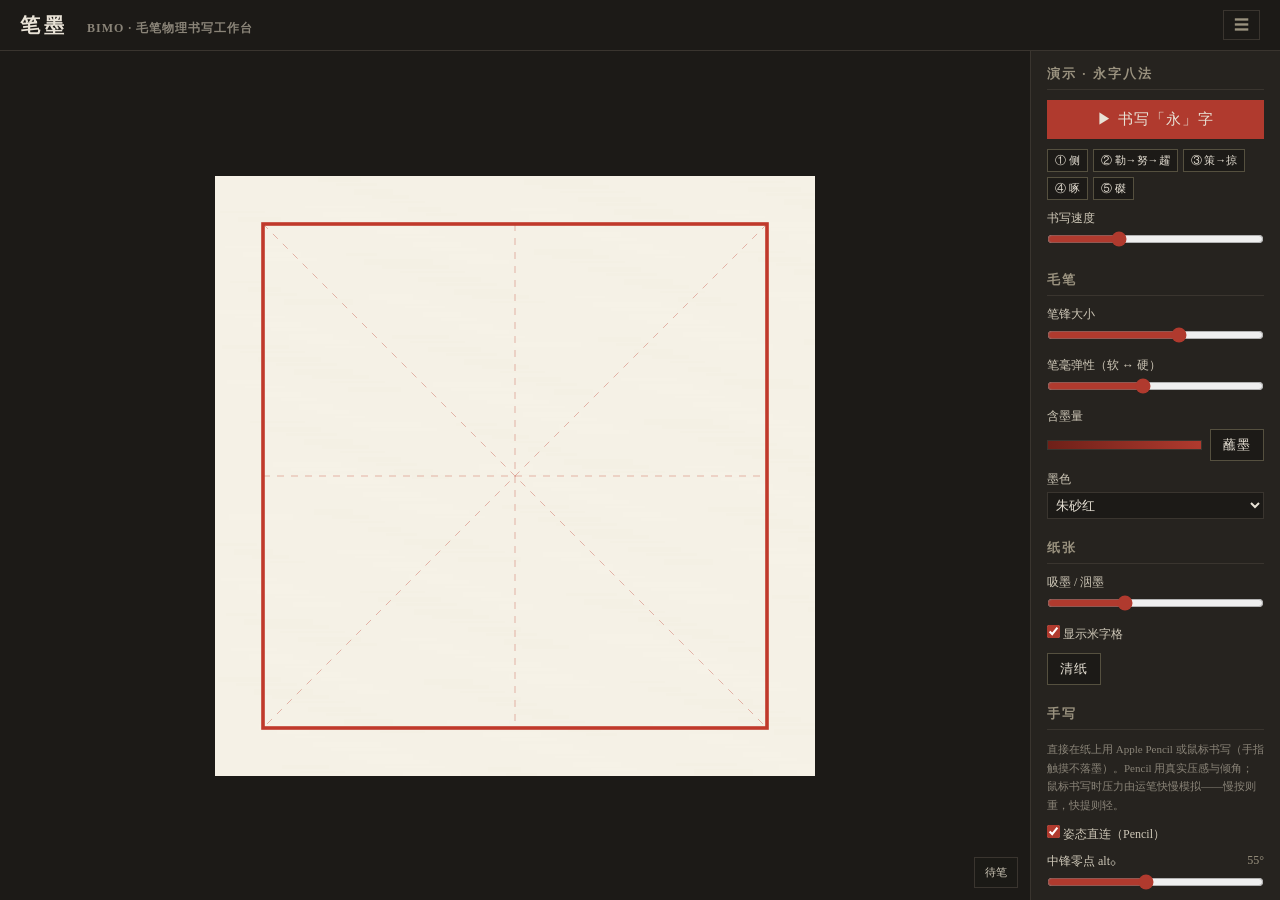
==== commit 04329dbe: "手写输入层 PenInput + Apple Pencil 姿态直连演示（brush/strokes 零改动） js/input.js：pen/mouse 落墨、touch 忽略、按 pointerI" ====
--- a/index.html
+++ b/index.html
@@ -2,7 +2,9 @@
 <html lang="zh-CN">
 <head>
 <meta charset="UTF-8">
-<meta name="viewport" content="width=device-width, initial-scale=1.0">
+<meta name="viewport" content="width=device-width, initial-scale=1.0, viewport-fit=cover">
+<meta name="apple-mobile-web-app-capable" content="yes">
+<meta name="apple-mobile-web-app-status-bar-style" content="black-translucent">
 <title>笔墨 · 毛笔书写工作台</title>
 <link rel="stylesheet" href="style.css">
 </head>
@@ -10,6 +12,7 @@
 <div id="app">
   <header>
     <h1>笔墨 <span class="sub">BIMO · 毛笔物理书写工作台</span></h1>
+    <button id="btnPanel" class="ghost" title="折叠 / 展开面板" aria-label="折叠或展开面板">☰</button>
   </header>
 
   <main>
@@ -21,6 +24,7 @@
         <div id="strokeName"></div>
         <div id="strokeTech"></div>
       </div>
+      <div id="penHud">待笔</div>
     </div>
 
     <aside id="panel">
@@ -68,10 +72,27 @@
 
       <section>
         <h2>手写</h2>
-        <p class="hint">直接在纸上用鼠标或触控笔书写。触控笔支持真实压感；鼠标书写时压力由运笔快慢模拟——慢按则重，快提则轻。</p>
+        <p class="hint">直接在纸上用 Apple Pencil 或鼠标书写（手指触摸不落墨）。Pencil 用真实压感与倾角；鼠标书写时压力由运笔快慢模拟——慢按则重，快提则轻。</p>
+        <label class="checkRow">
+          <input type="checkbox" id="poseLink" checked> 姿态直连（Pencil）
+        </label>
+        <label>中锋零点 alt₀ <span class="val" id="poseAlt0Val">55°</span>
+          <input type="range" id="poseAlt0" min="30" max="85" step="1" value="55">
+        </label>
+        <label>倾角增益 <span class="val" id="poseGainVal">1.2</span>
+          <input type="range" id="poseGain" min="0" max="3" step="0.1" value="1.2">
+        </label>
         <label>鼠标基准压力
           <input type="range" id="basePressure" min="0.2" max="1" step="0.05" value="0.65">
         </label>
+        <div class="btnRow">
+          <button id="btnExportSamples">导出手写样本</button>
+          <span id="exportStatus" class="status"></span>
+        </div>
+        <p class="hint links">
+          <a href="/probe.html" target="_blank" rel="noopener">iPad 探针页 /probe.html</a> ·
+          <a href="docs/ipad-setup.md" target="_blank" rel="noopener">iPad 设置说明 docs/ipad-setup.md</a>
+        </p>
       </section>
     </aside>
   </main>
--- a/style.css
+++ b/style.css
@@ -8,23 +8,39 @@
   --line: #3a352f;
 }
 
+html { height: 100%; }
 body {
   background: var(--bg);
   color: var(--ink);
   font-family: "Songti SC", "STSong", "SimSun", serif;
   height: 100vh;
+  height: 100dvh;                 /* iPad Safari：随地址栏显隐变化的真实视口高度 */
   overflow: hidden;
+  overscroll-behavior: none;      /* 手掌/边缘手势不触发橡皮筋滚动 */
+  -webkit-text-size-adjust: 100%;
 }
 
-#app { display: flex; flex-direction: column; height: 100vh; }
+#app {
+  display: flex; flex-direction: column;
+  height: 100vh;
+  height: 100dvh;
+  padding-bottom: env(safe-area-inset-bottom);
+}
 
 header {
   padding: 10px 20px;
   border-bottom: 1px solid var(--line);
   flex: 0 0 auto;
+  display: flex; align-items: center; justify-content: space-between; gap: 12px;
 }
 header h1 { font-size: 20px; letter-spacing: 4px; }
 header .sub { font-size: 12px; color: #8a8478; letter-spacing: 1px; margin-left: 10px; }
+button.ghost {
+  background: transparent; border-color: var(--line); color: #9a927f;
+  padding: 4px 10px; font-size: 15px; line-height: 1; letter-spacing: 0;
+  min-width: 36px; min-height: 30px;   /* 触控友好 */
+}
+#app.panel-hidden #panel { display: none; }
 
 main { display: flex; flex: 1 1 auto; min-height: 0; }
 
@@ -35,13 +51,33 @@
   align-items: center;
   justify-content: center;
   min-width: 0;
+  touch-action: none;                 /* 手掌搁在画布外的舞台上也不滚动/缩放 */
+  -webkit-user-select: none; user-select: none;
+  -webkit-touch-callout: none;        /* 长按不弹系统菜单 */
 }
 
 #stage canvas {
   position: absolute;
   touch-action: none;
+  -webkit-user-select: none; user-select: none;
+  -webkit-touch-callout: none;
 }
 #overlayCanvas { cursor: crosshair; }
+
+/* 输入 HUD：DOM 元素（overlay canvas 每帧 clearRect，不能画在上面） */
+#penHud {
+  position: absolute;
+  right: 12px;
+  bottom: 12px;
+  font: 11px/1.55 ui-monospace, Menlo, Consolas, monospace;
+  white-space: pre;
+  color: #cfc8b8;
+  background: rgba(28, 26, 23, 0.82);
+  border: 1px solid var(--line);
+  padding: 6px 10px;
+  pointer-events: none;
+  letter-spacing: 0;
+}
 
 #strokeInfo {
   position: absolute;
@@ -132,3 +168,10 @@
 .checkRow input { accent-color: var(--accent); }
 
 .hint { font-size: 11px; line-height: 1.7; color: #8a8478; margin-bottom: 10px; }
+.hint.links a { color: #bdb5a5; text-decoration: underline dotted; }
+.hint.links a:hover { color: #ff9c8f; }
+#panel label .val { float: right; color: #9a927f; font-variant-numeric: tabular-nums; }
+.btnRow { display: flex; align-items: center; gap: 8px; margin-bottom: 8px; flex-wrap: wrap; }
+.status { font-size: 11px; color: #8a8478; line-height: 1.4; word-break: break-all; }
+.status.ok { color: #8fbf7f; }
+.status.err { color: #ff9c8f; }
